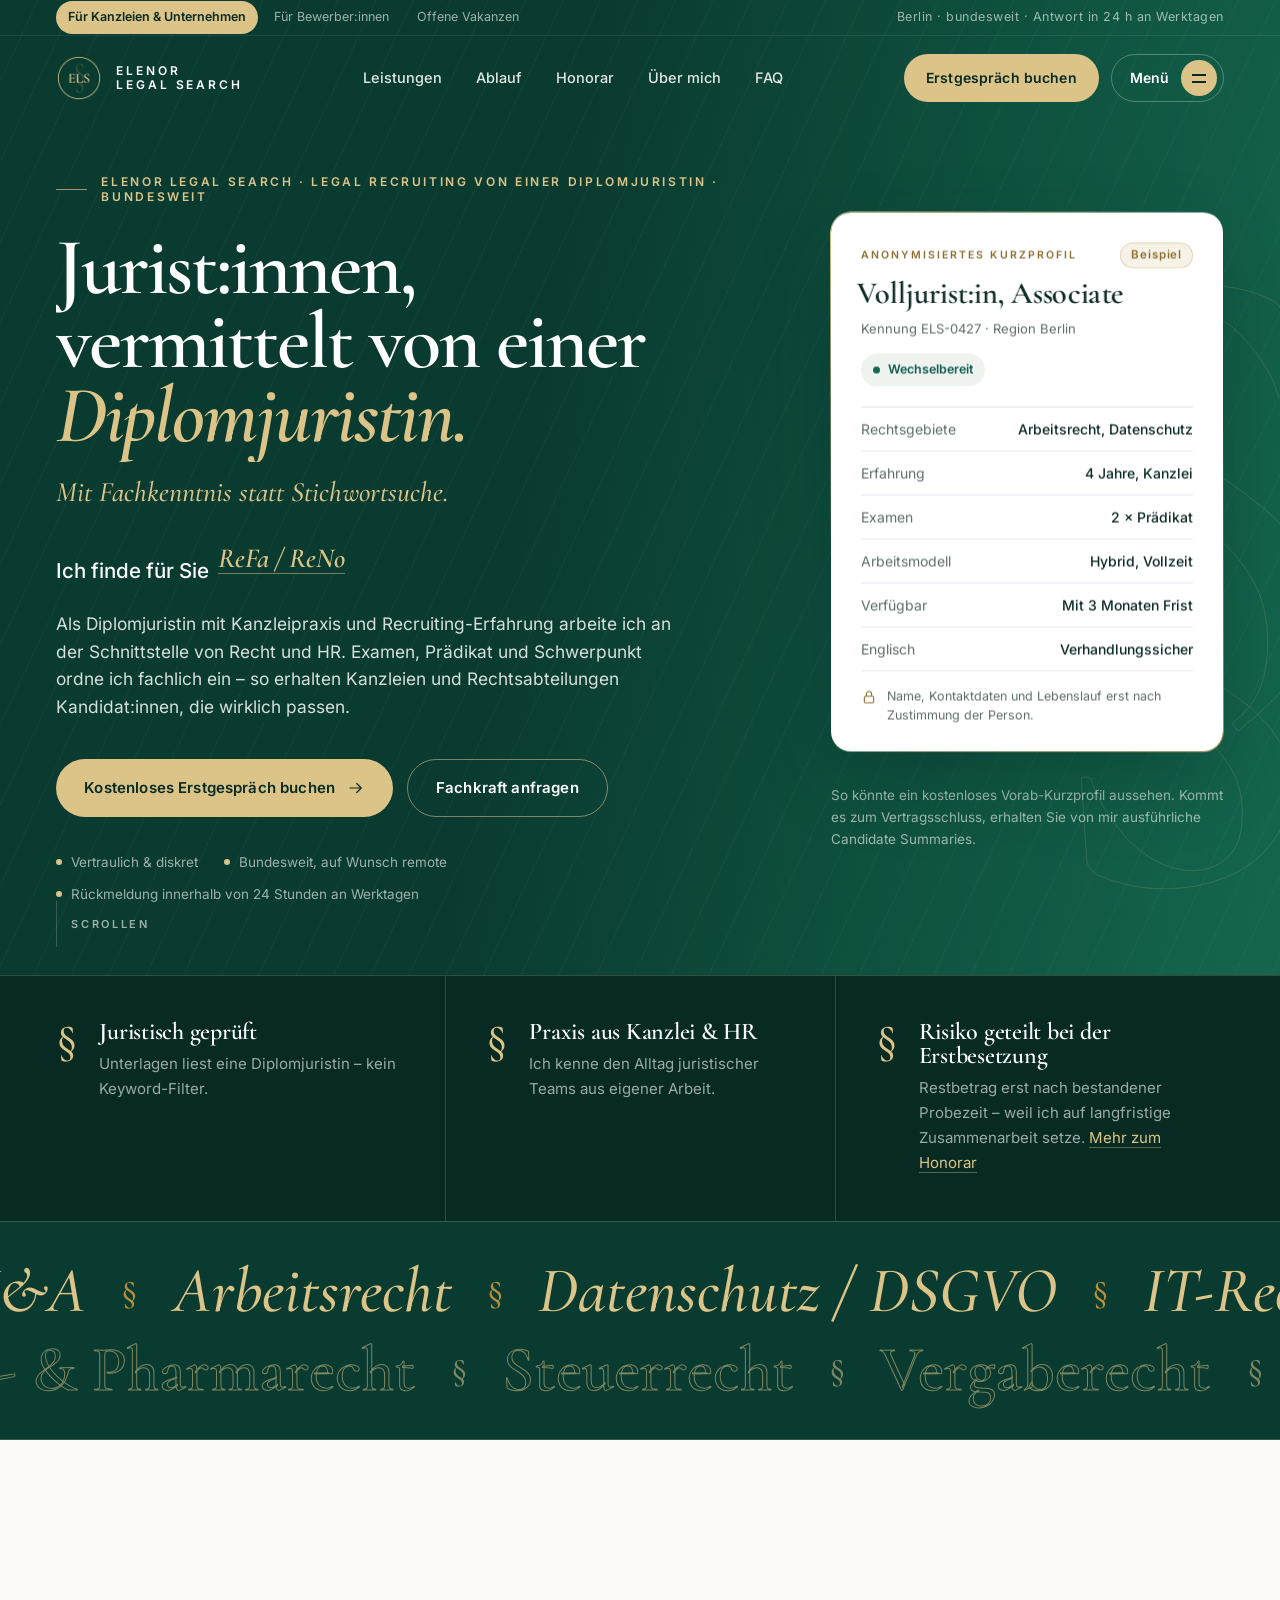
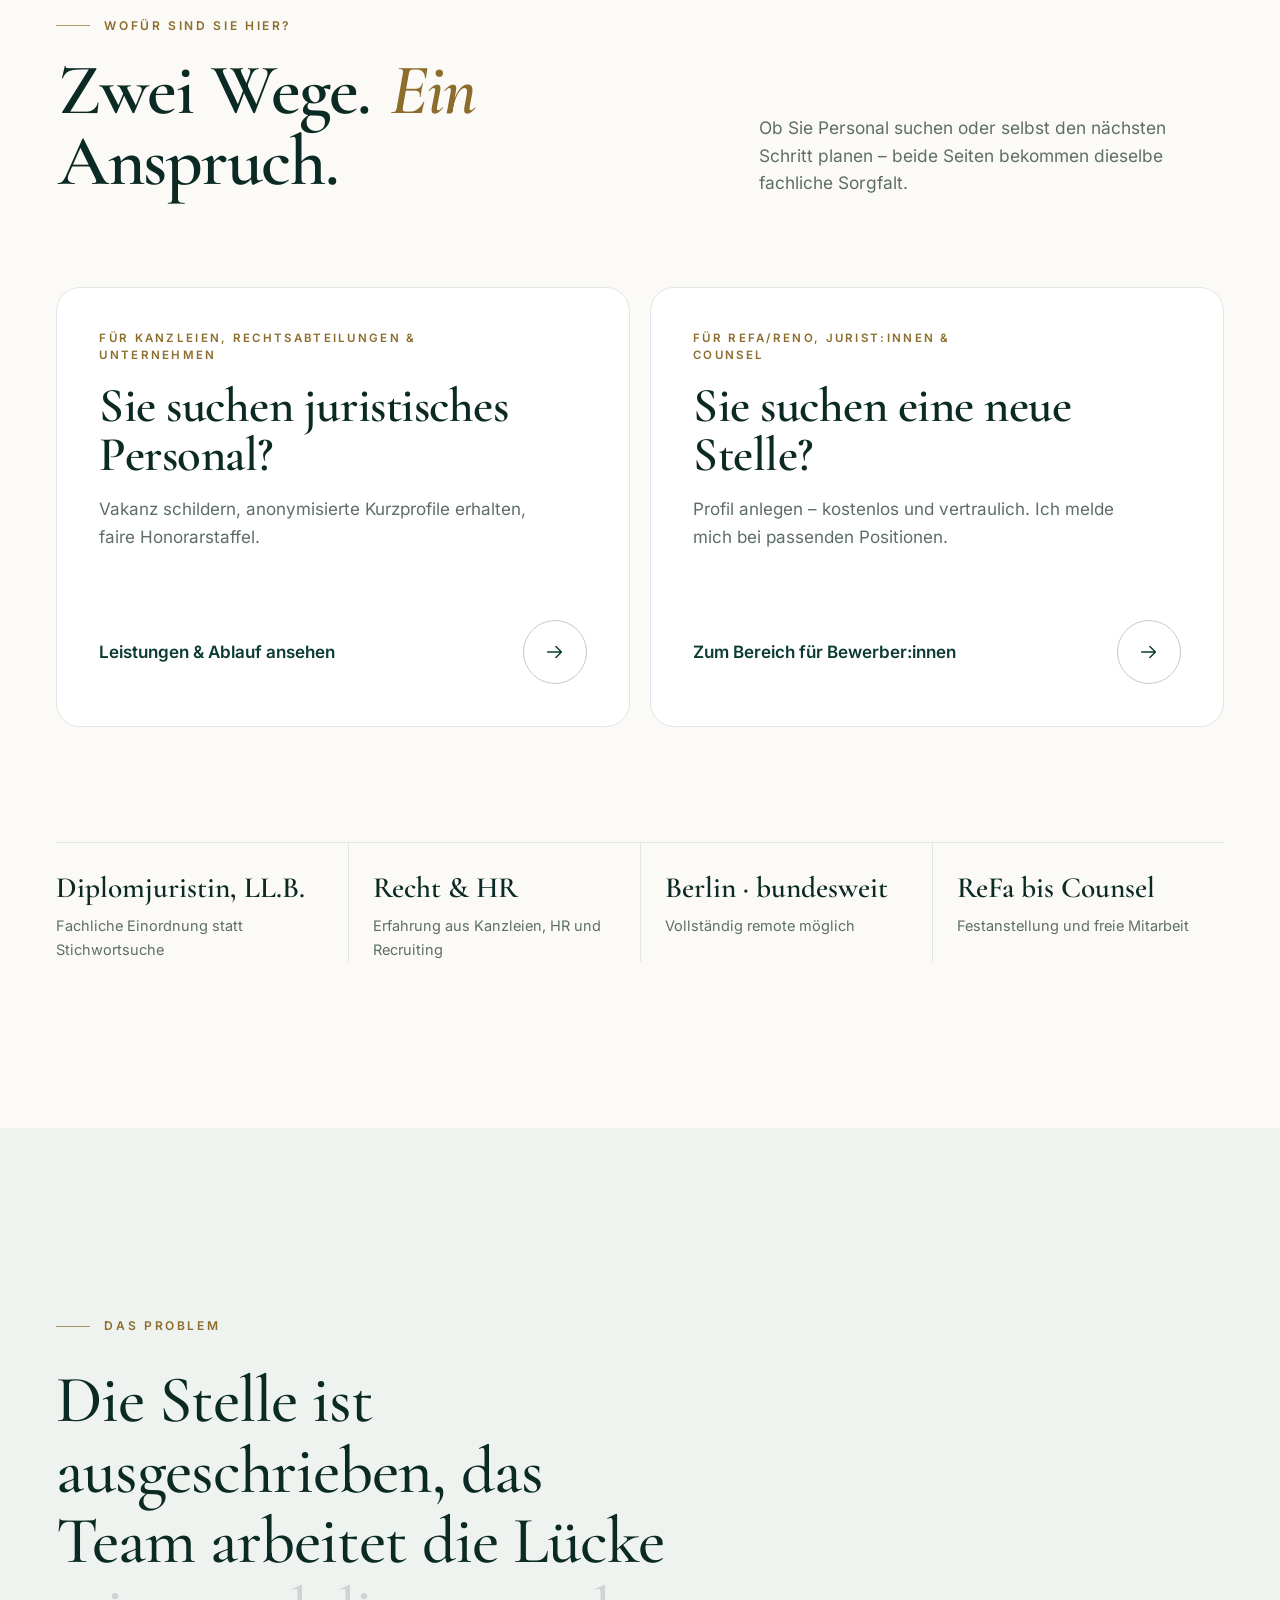
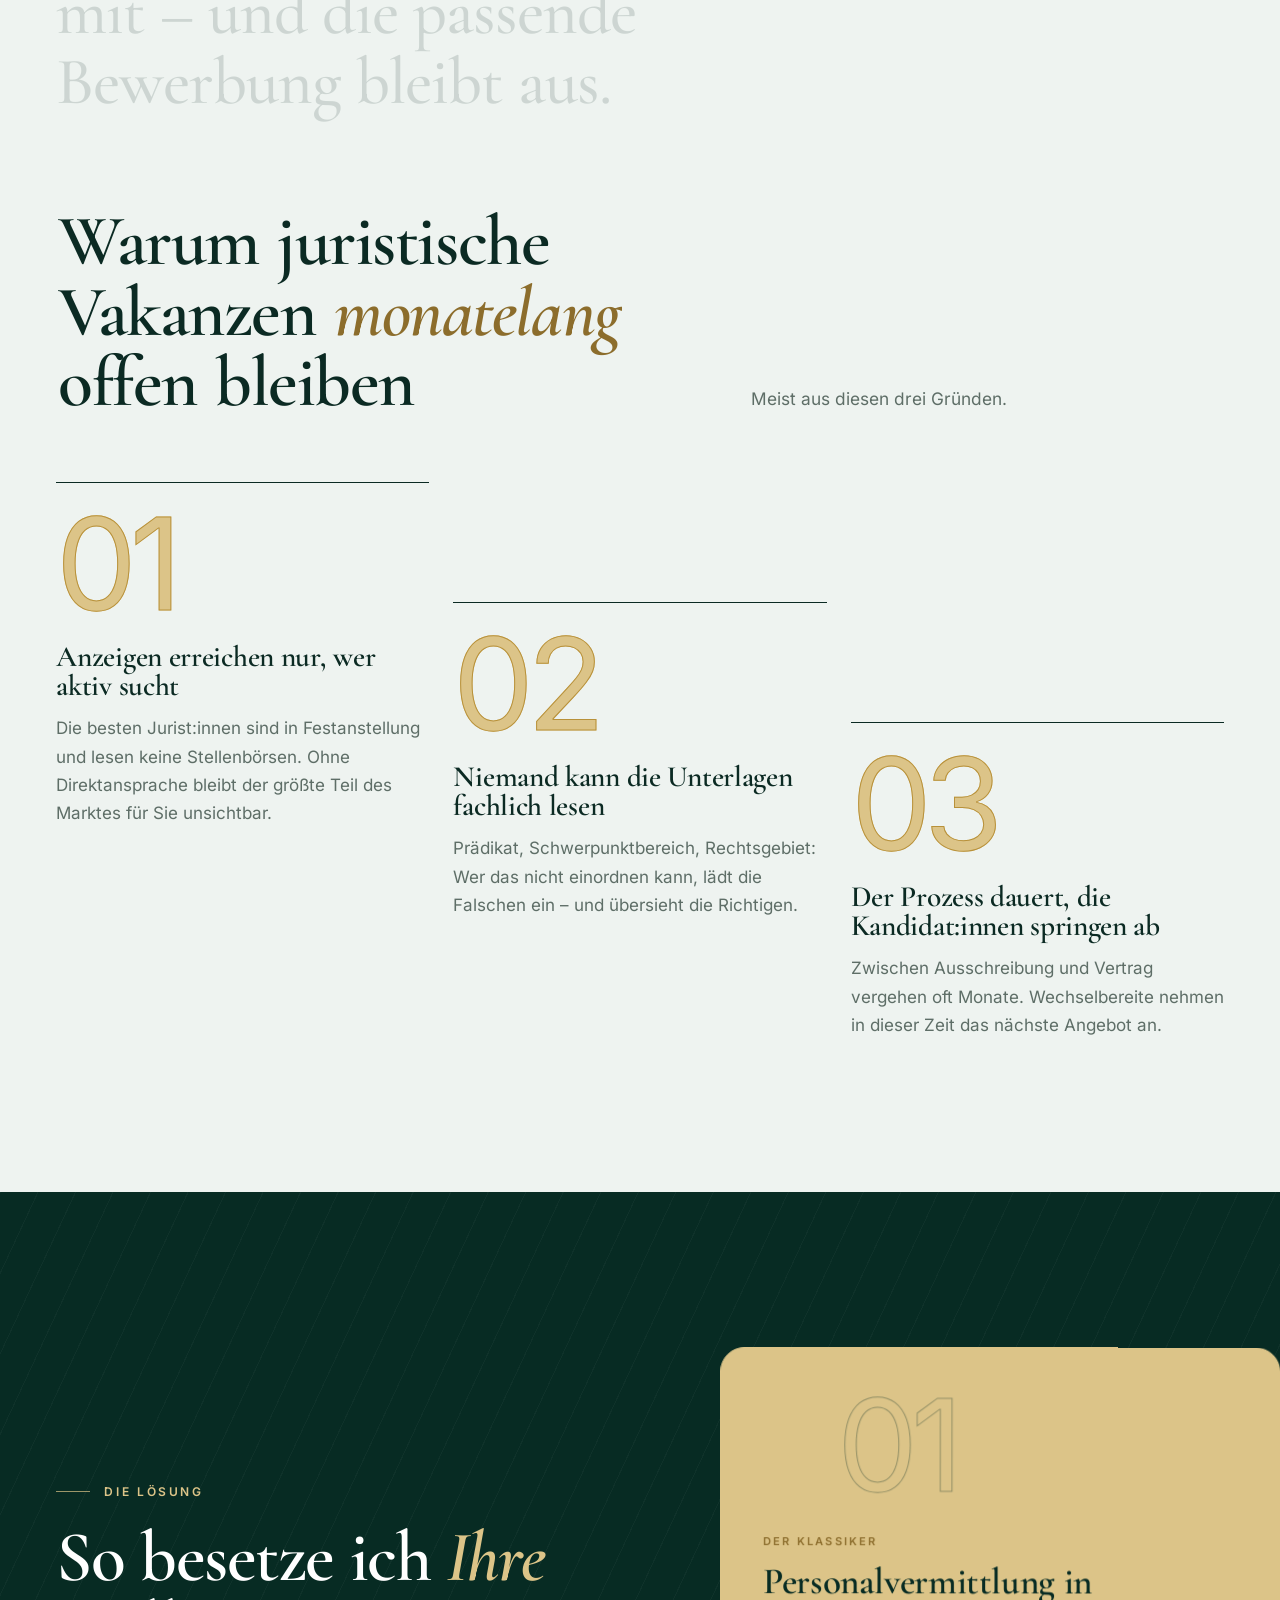
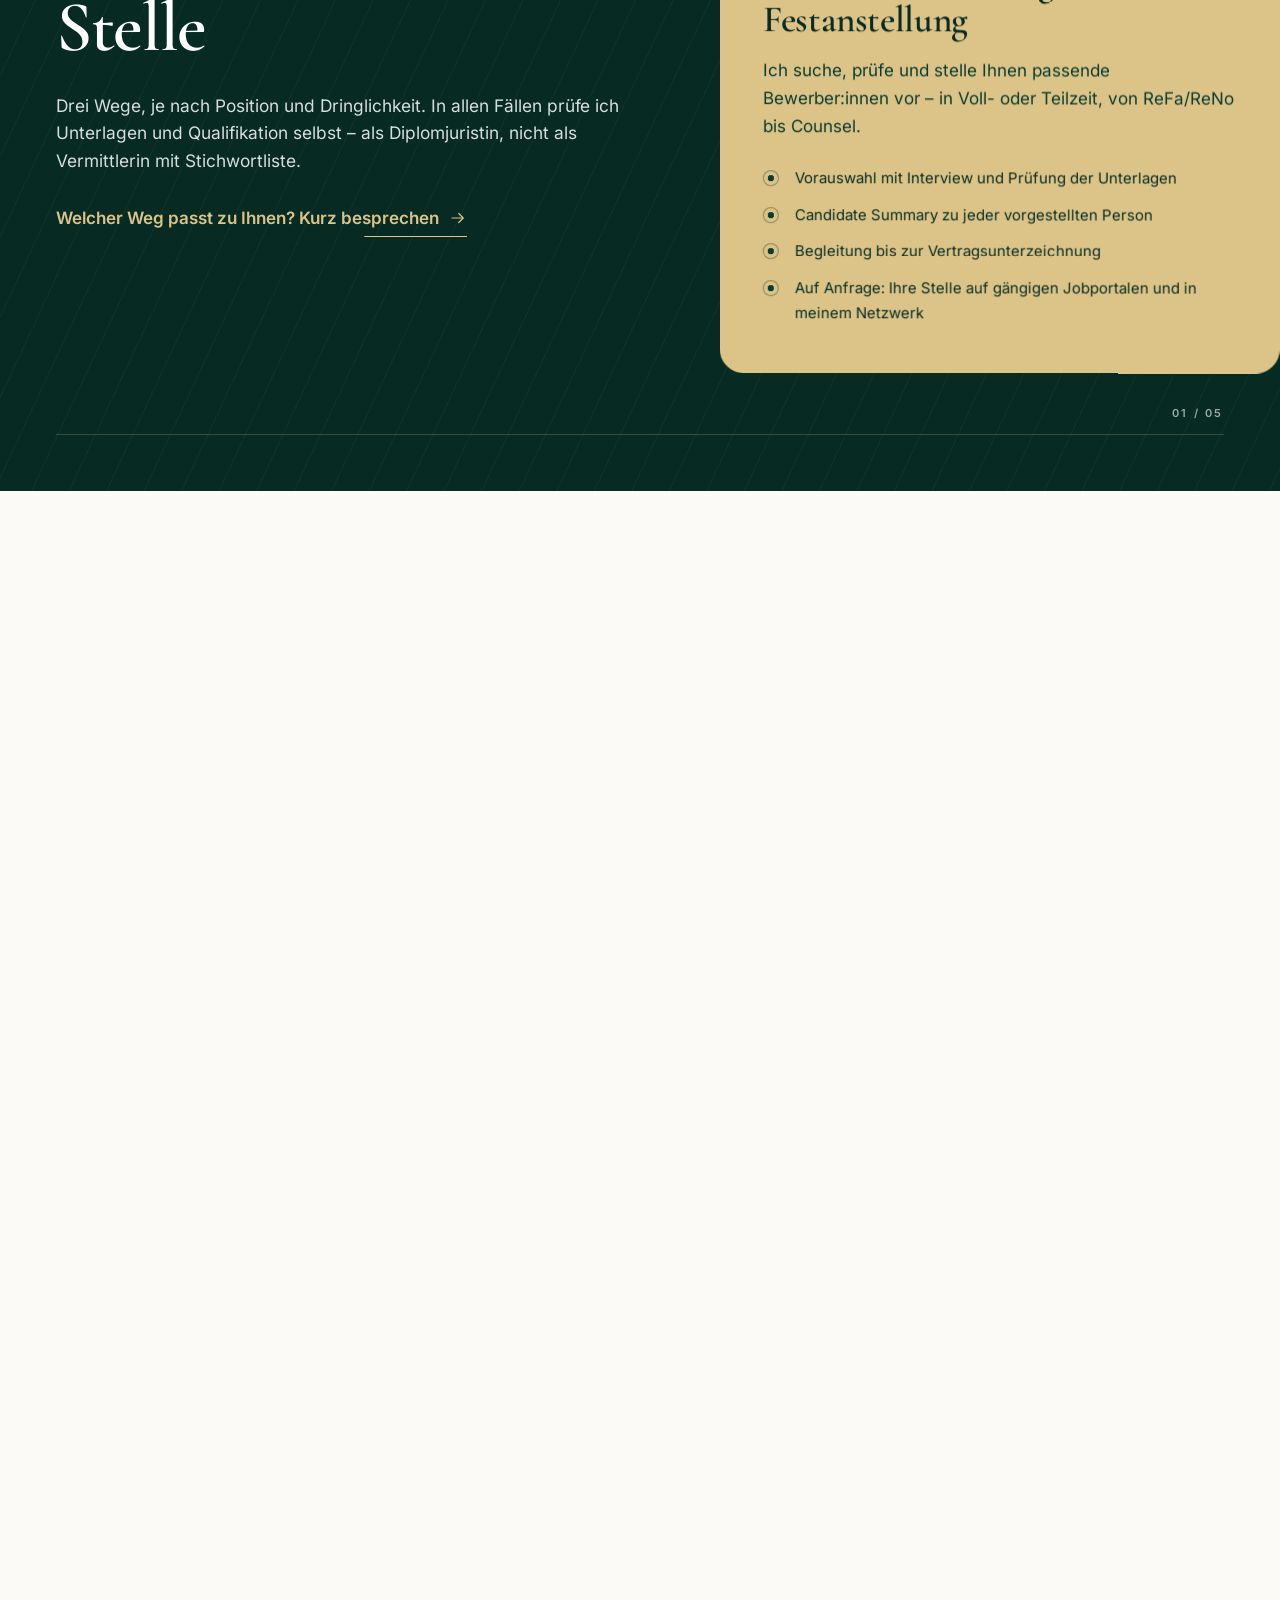
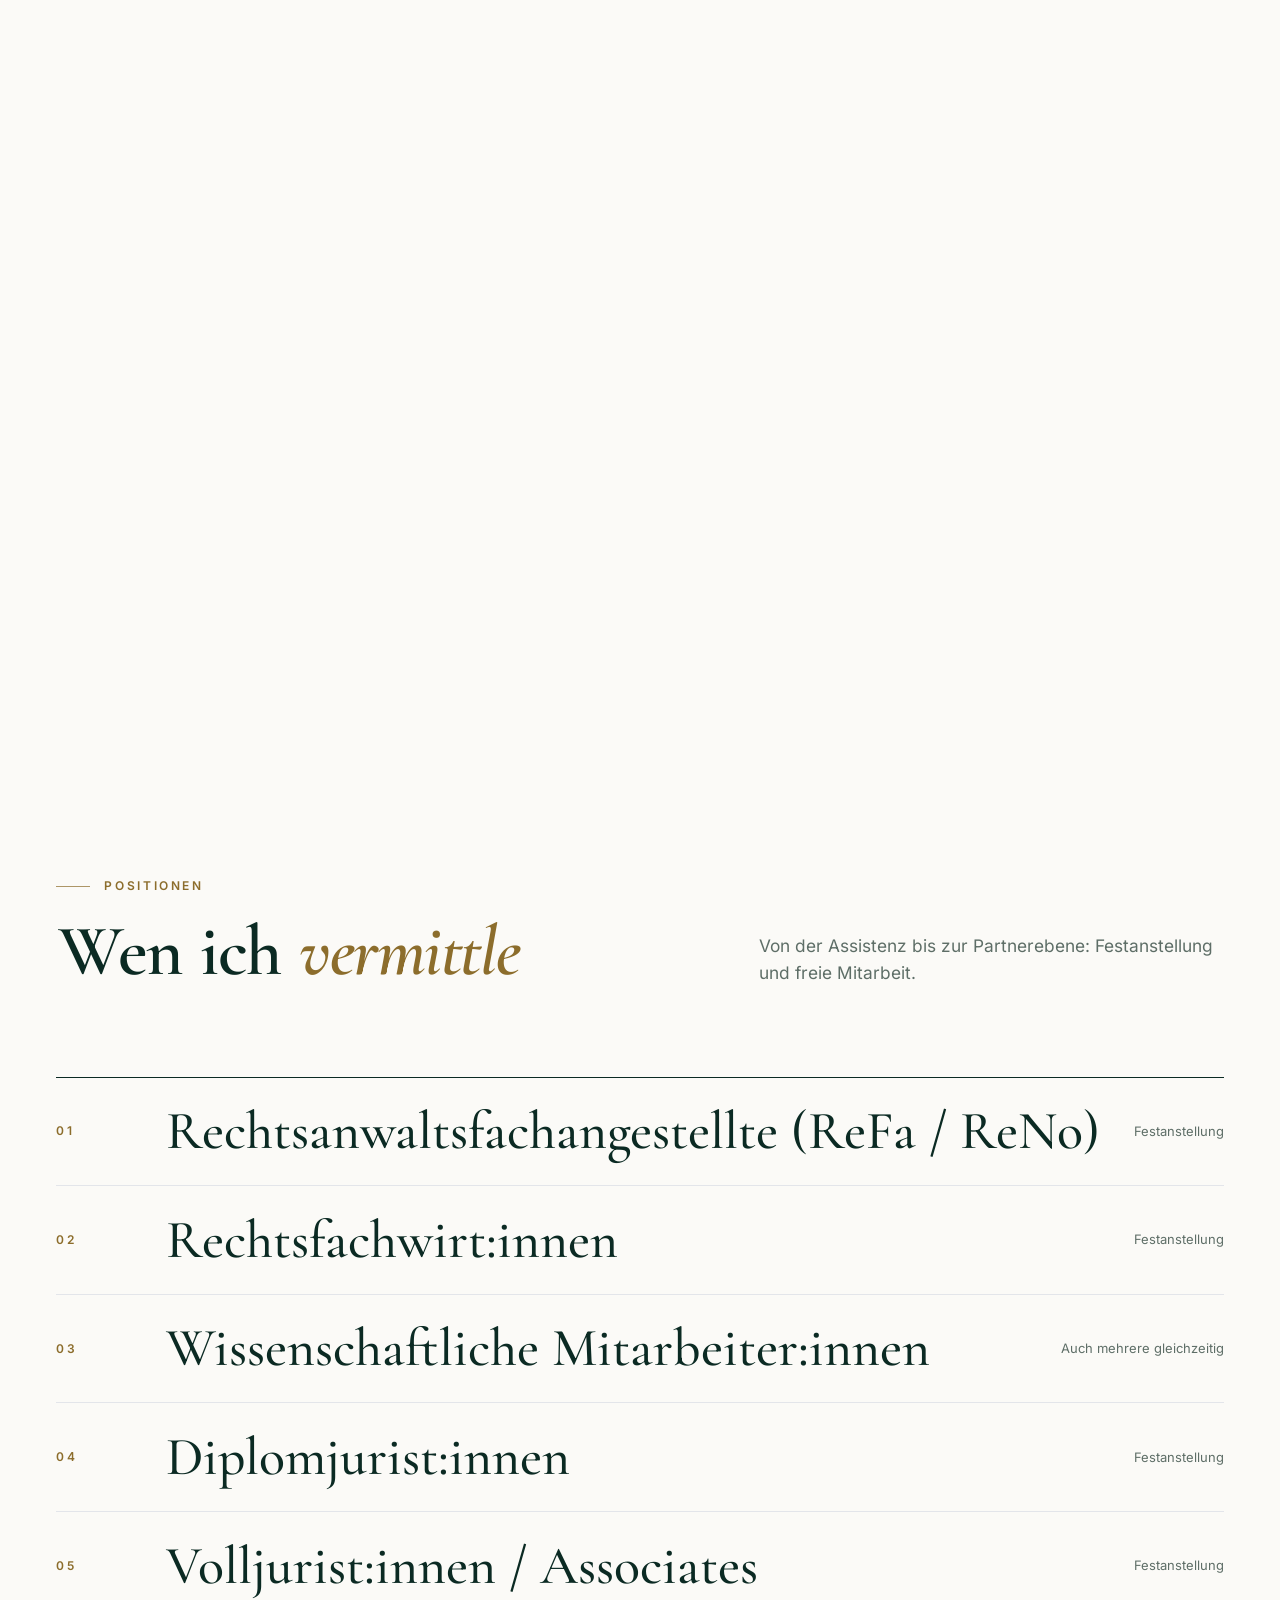
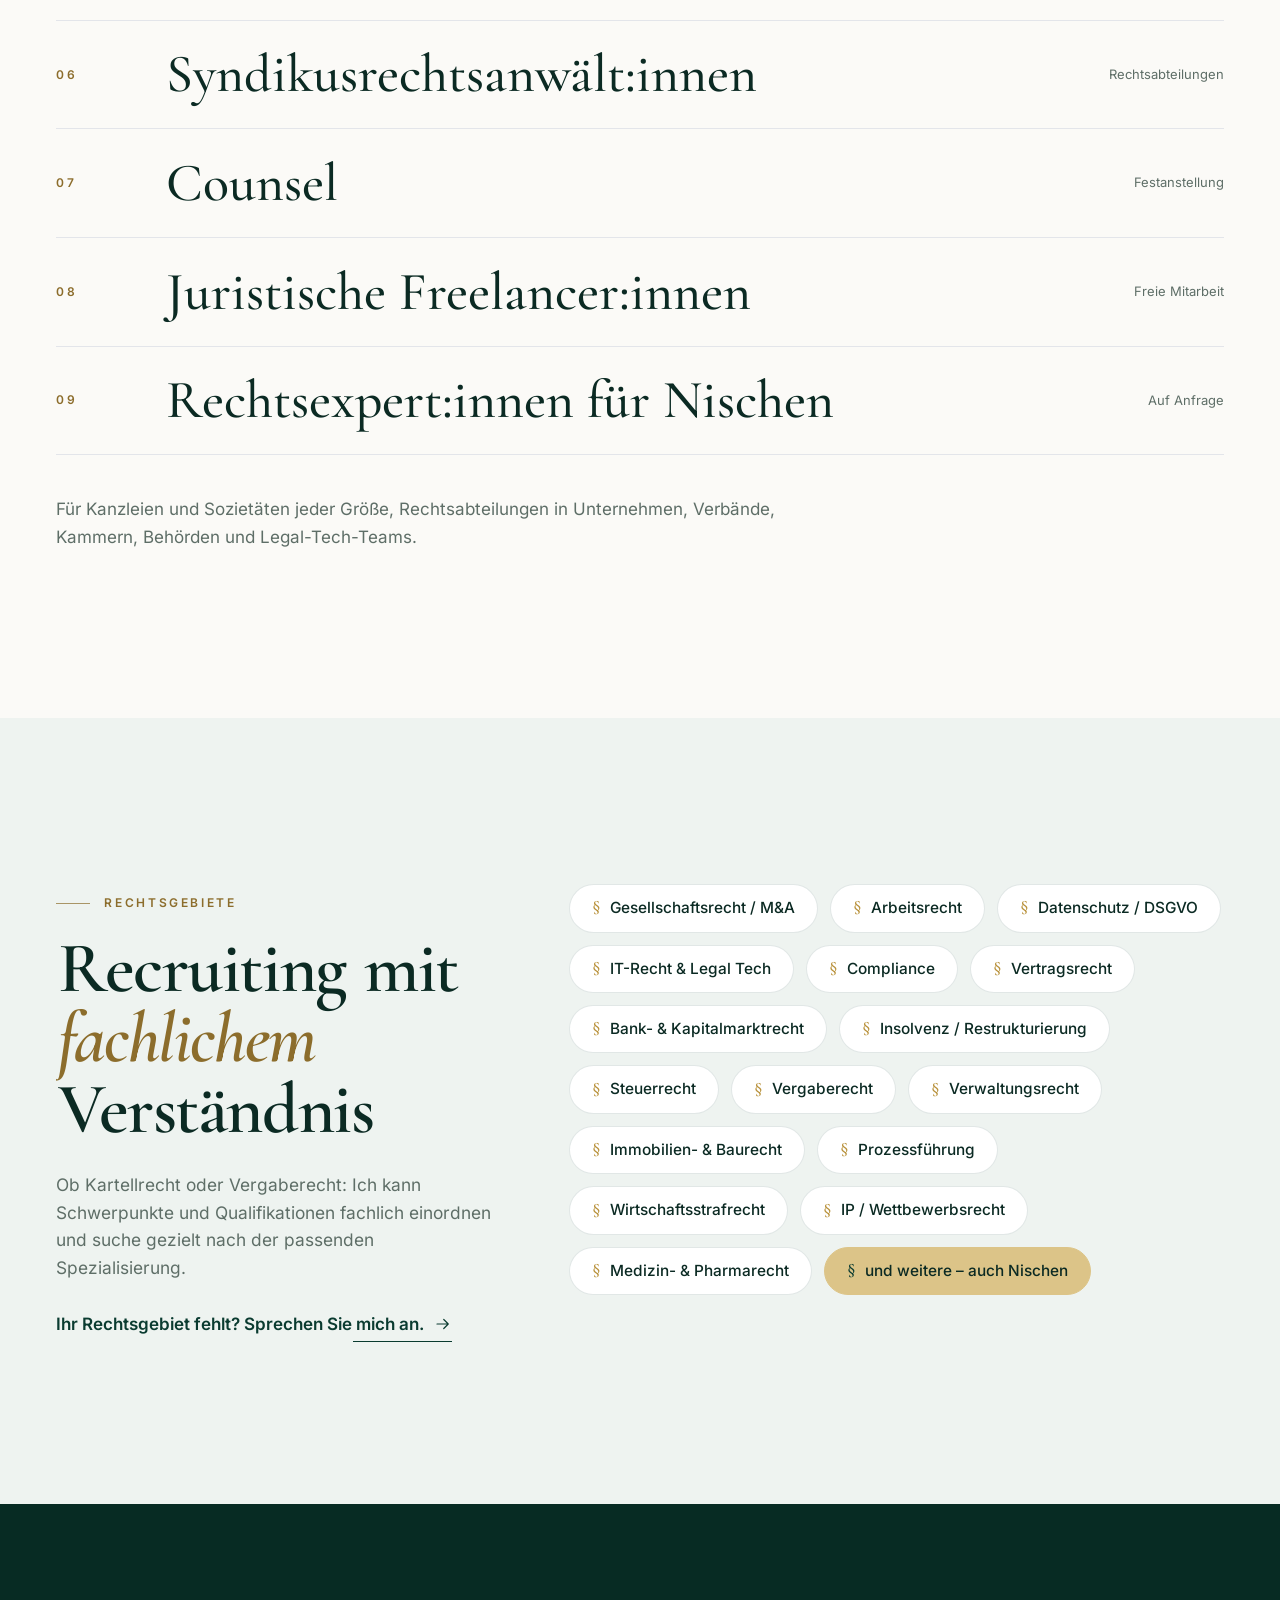
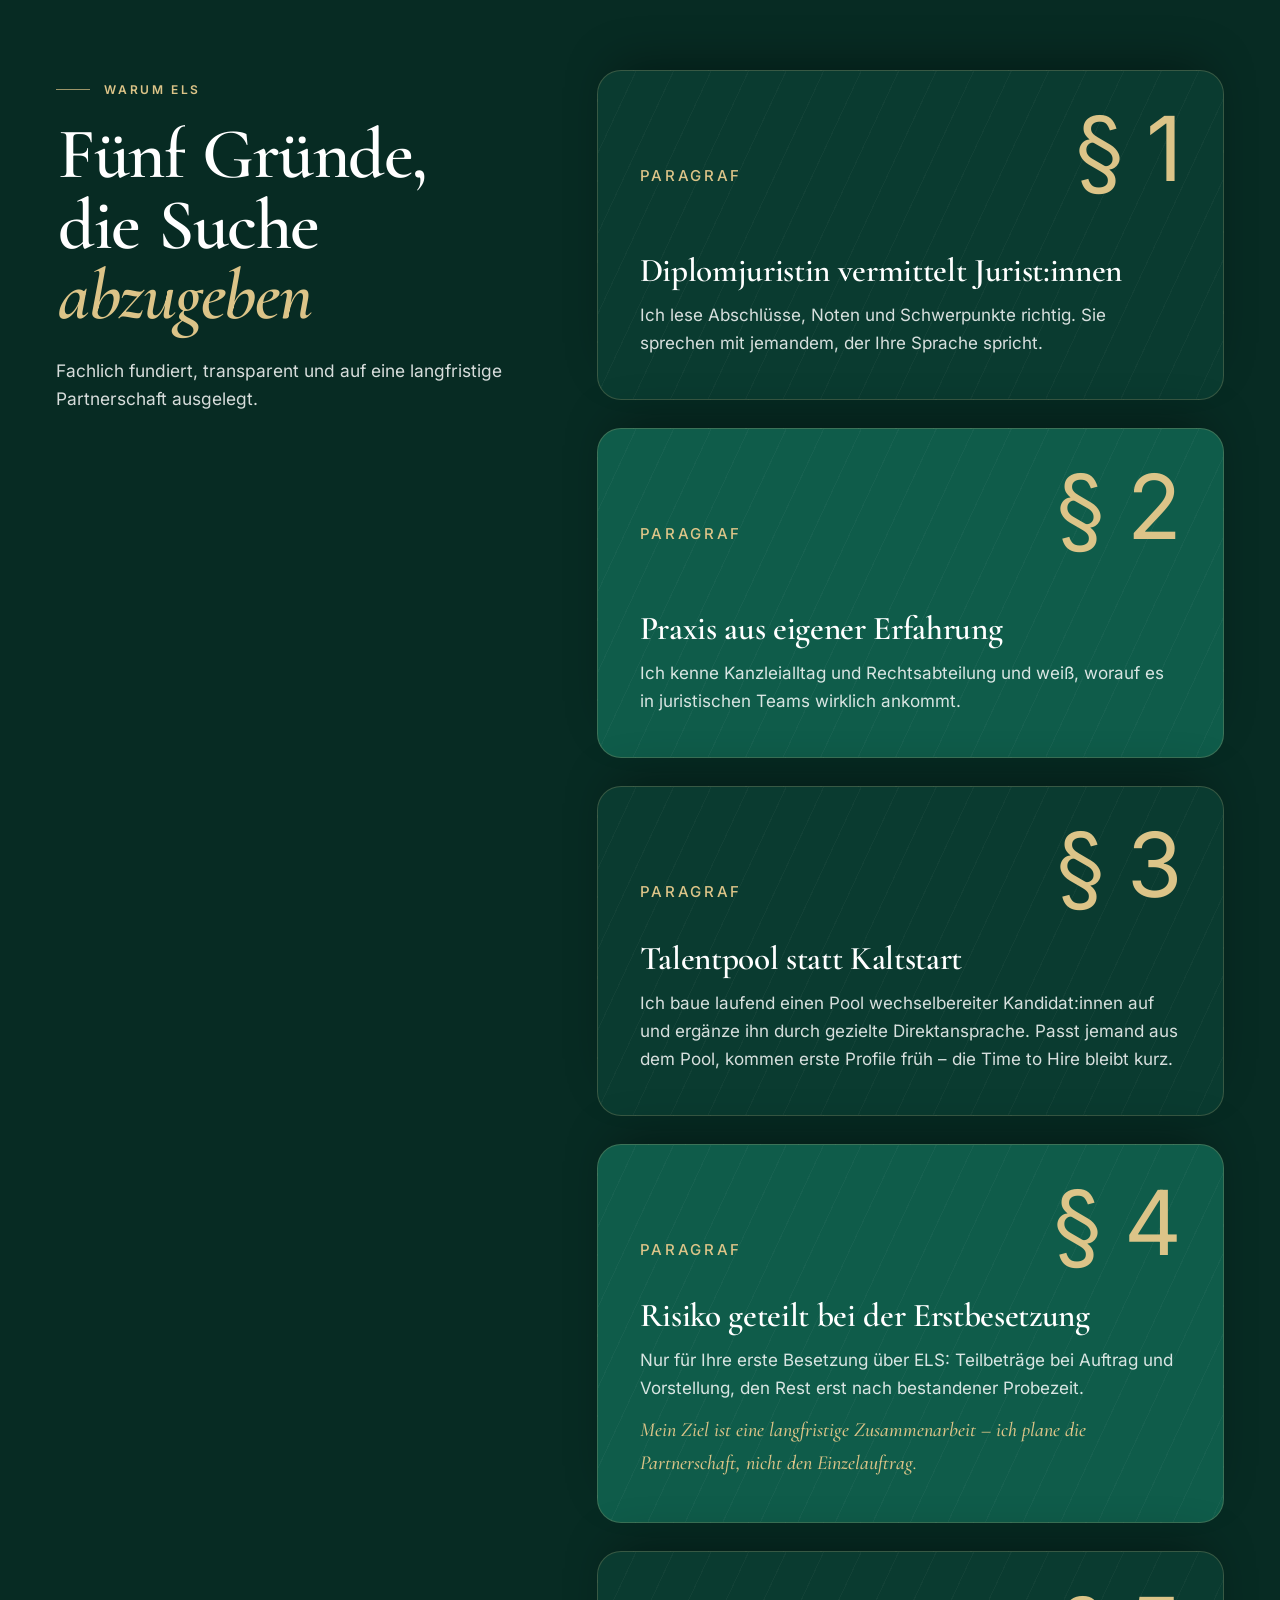
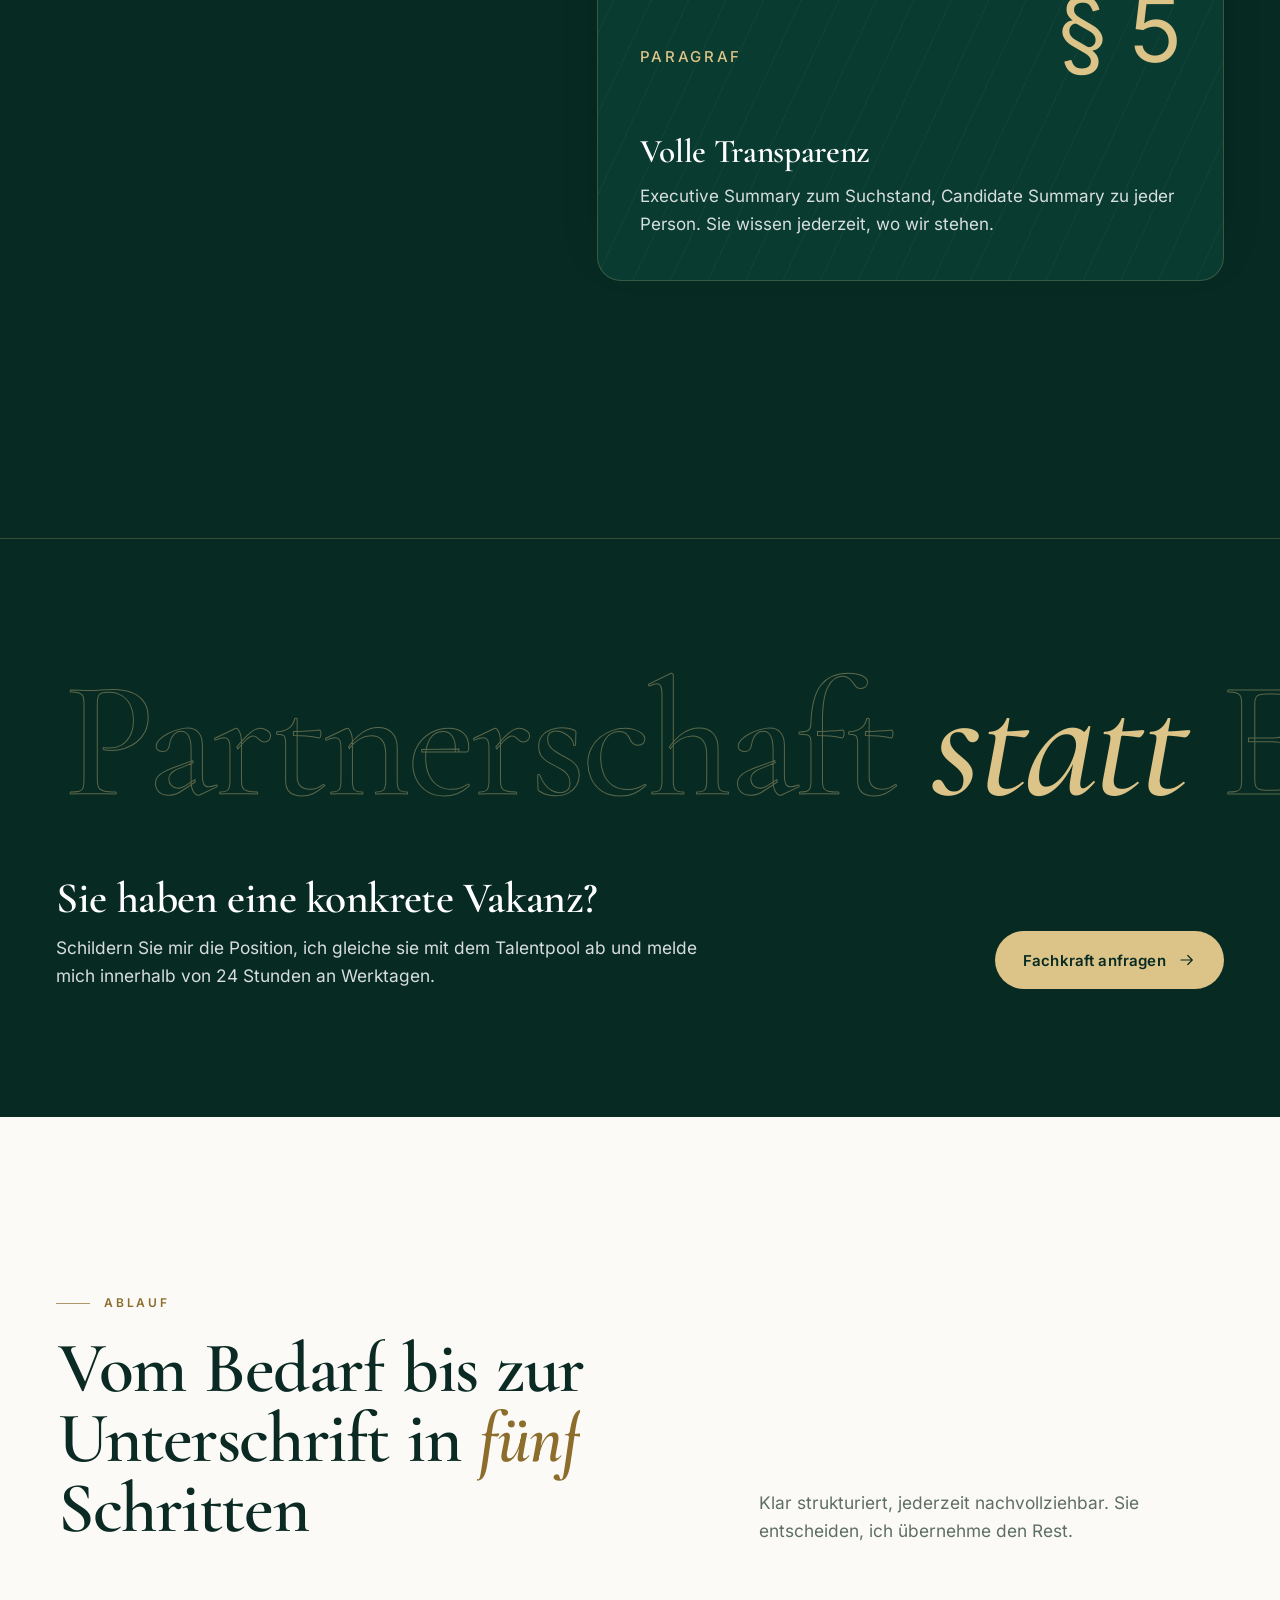
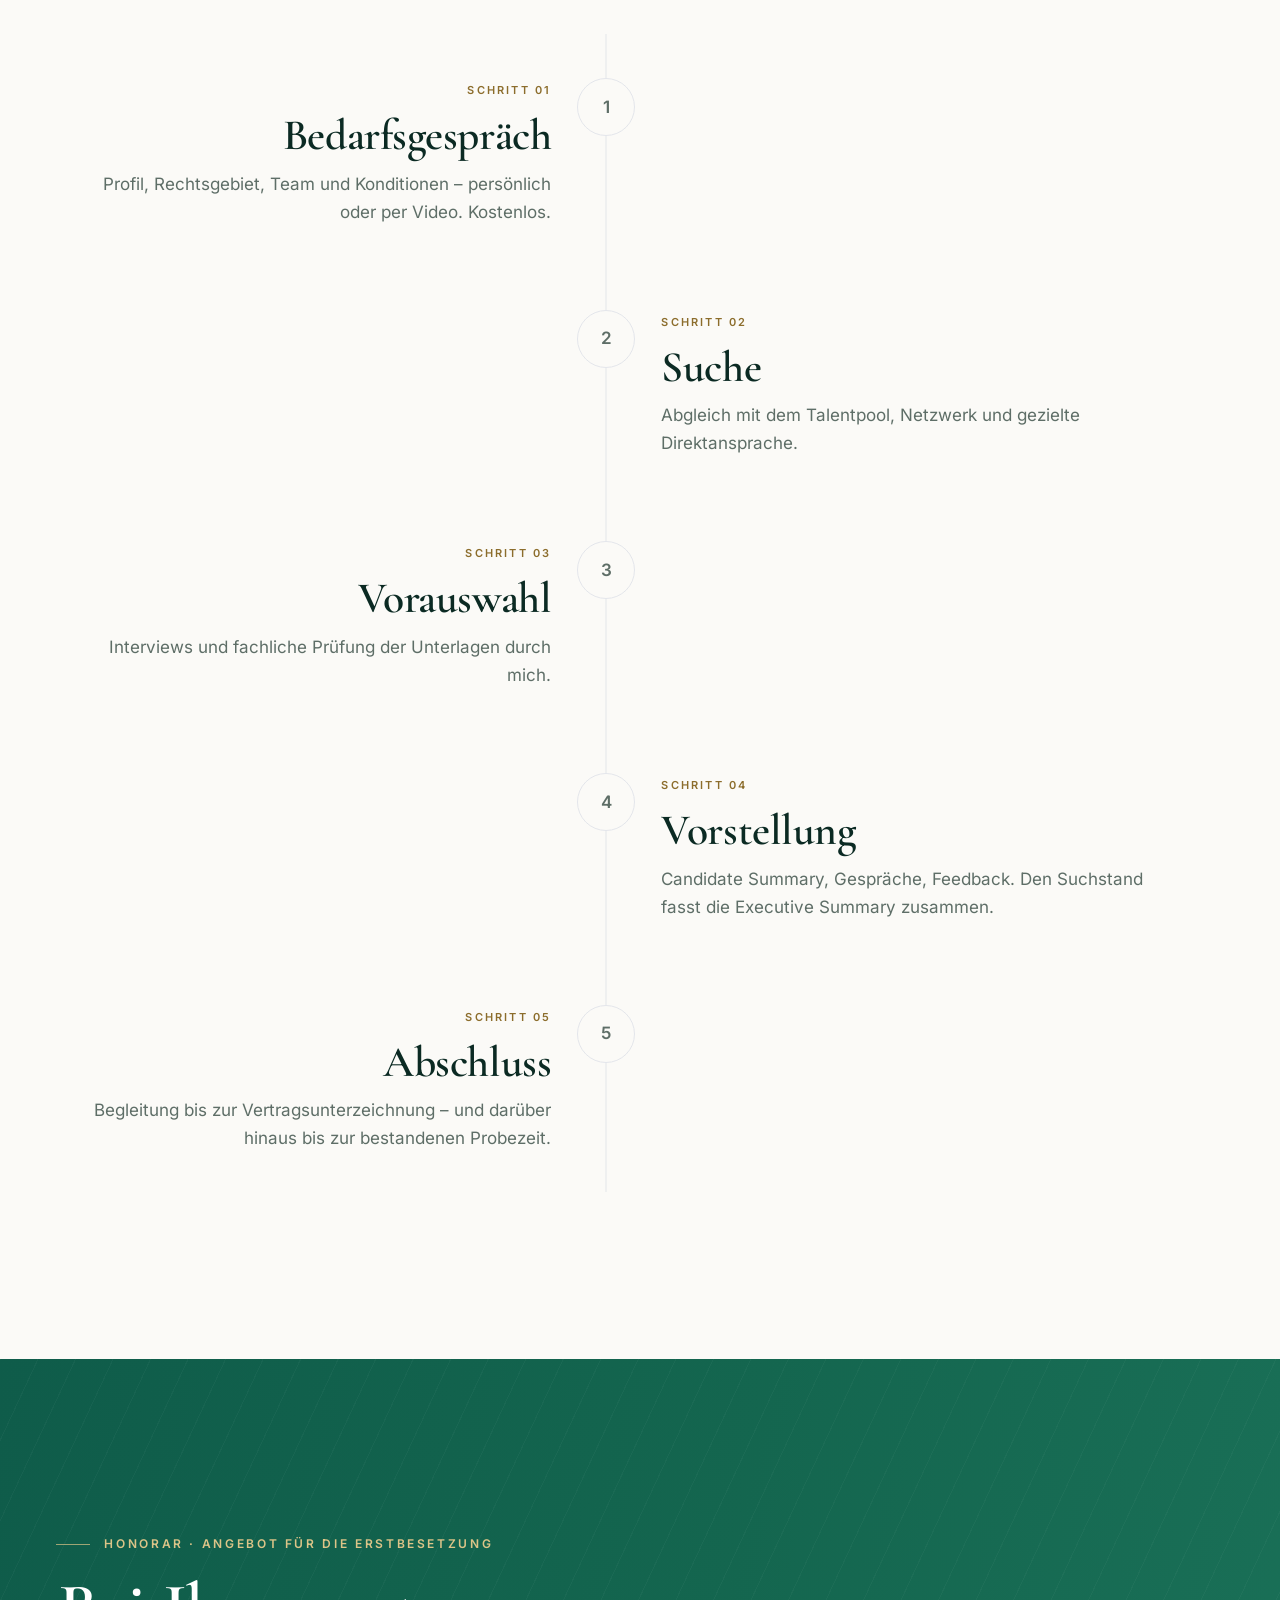
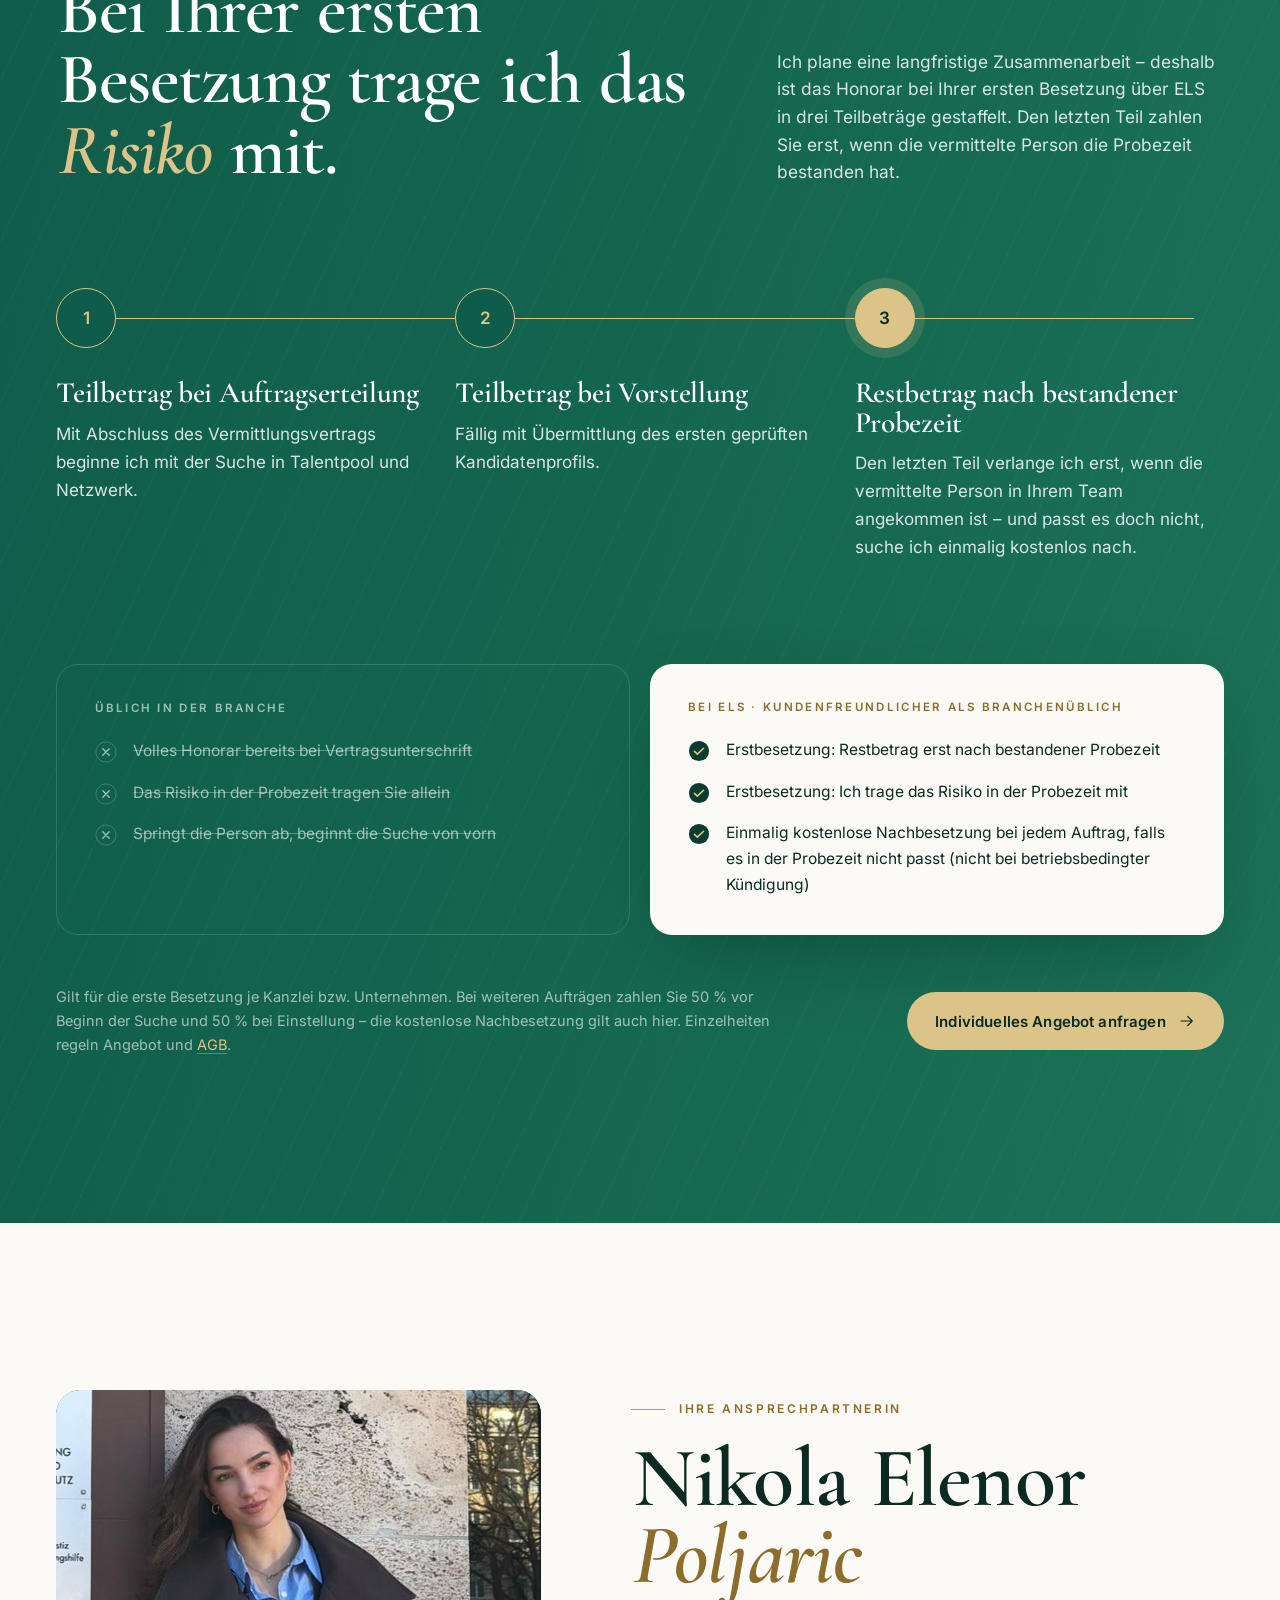
==== index.html @ 0b1309b7 "Neue Startseite v2: Design, SEO, Favicons und Sitemap Inhalt aus els-website-v2_2.zip entpackt; das " ====
<!DOCTYPE html>
<html lang="de" class="no-js">
<head>
<meta charset="utf-8">
<meta name="viewport" content="width=device-width, initial-scale=1">
<title>Elenor Legal Search – Personalvermittlung für Jurist:innen</title>
<meta name="description" content="Elenor Legal Search (ELS): Personalvermittlung für Jurist:innen durch eine Diplomjuristin – von ReFa/ReNo bis Counsel, für Kanzleien und Rechtsabteilungen.">
<meta name="robots" content="index,follow,max-image-preview:large,max-snippet:-1">
<meta name="author" content="Nikola Elenor Poljaric">
<meta name="application-name" content="Elenor Legal Search">
<meta name="apple-mobile-web-app-title" content="ELS">
<!-- GOOGLE_SEARCH_CONSOLE_VERIFICATION -->
<link rel="canonical" href="https://www.elenorlegalsearch.com/">
<link rel="alternate" hreflang="de" href="https://www.elenorlegalsearch.com/">
<link rel="alternate" hreflang="x-default" href="https://www.elenorlegalsearch.com/">
<meta property="og:type" content="website">
<meta property="og:locale" content="de_DE">
<meta property="og:site_name" content="Elenor Legal Search">
<meta property="og:title" content="Elenor Legal Search – Personalvermittlung für Jurist:innen">
<meta property="og:description" content="Elenor Legal Search (ELS): Personalvermittlung für Jurist:innen durch eine Diplomjuristin – von ReFa/ReNo bis Counsel, für Kanzleien und Rechtsabteilungen.">
<meta property="og:url" content="https://www.elenorlegalsearch.com/">
<meta property="og:image" content="https://www.elenorlegalsearch.com/assets/v2/og-image.jpg">
<meta property="og:image:width" content="1200">
<meta property="og:image:height" content="630">
<meta property="og:image:alt" content="Elenor Legal Search – Personalvermittlung für Jurist:innen">
<meta name="twitter:card" content="summary_large_image">
<meta name="twitter:title" content="Elenor Legal Search – Personalvermittlung für Jurist:innen">
<meta name="twitter:description" content="Elenor Legal Search (ELS): Personalvermittlung für Jurist:innen durch eine Diplomjuristin – von ReFa/ReNo bis Counsel, für Kanzleien und Rechtsabteilungen.">
<meta name="twitter:image" content="https://www.elenorlegalsearch.com/assets/v2/og-image.jpg">
<meta name="theme-color" content="#0A3B30">
<meta name="color-scheme" content="light only">
<link rel="icon" href="/favicon.ico" sizes="48x48">
<link rel="icon" href="/assets/v2/favicon-48.png" type="image/png" sizes="48x48">
<link rel="icon" href="/assets/v2/favicon-96.png" type="image/png" sizes="96x96">
<link rel="icon" href="/assets/v2/favicon-192.png" type="image/png" sizes="192x192">
<link rel="apple-touch-icon" href="/apple-touch-icon.png" sizes="180x180">
<link rel="manifest" href="/site.webmanifest">
<link rel="me" href="https://www.linkedin.com/in/nikola-elenor-poljaric-56ba25247/">
<link rel="preload" href="assets/v2/fonts/cormorant-garamond-latin-600-normal.woff2" as="font" type="font/woff2" crossorigin>
<link rel="preload" href="assets/v2/fonts/inter-latin-400-normal.woff2" as="font" type="font/woff2" crossorigin>
<link rel="stylesheet" href="assets/v2/els-v2.css">
<script>document.documentElement.className=document.documentElement.className.replace("no-js","js");</script>
<script type="application/ld+json">
{
 "@context": "https://schema.org",
 "@graph": [
  {
   "@type": "WebSite",
   "@id": "https://www.elenorlegalsearch.com/#website",
   "url": "https://www.elenorlegalsearch.com/",
   "name": "Elenor Legal Search",
   "alternateName": [
    "ELS",
    "ELS – Elenor Legal Search",
    "Elenor Legal Search Berlin"
   ],
   "inLanguage": "de-DE",
   "publisher": {
    "@id": "https://www.elenorlegalsearch.com/#organization"
   }
  },
  {
   "@type": [
    "EmploymentAgency",
    "Organization"
   ],
   "@id": "https://www.elenorlegalsearch.com/#organization",
   "name": "Elenor Legal Search",
   "legalName": "ELS – Elenor Legal Search, Inh. Nikola Elenor Poljaric",
   "alternateName": [
    "ELS",
    "ELS – Elenor Legal Search"
   ],
   "url": "https://www.elenorlegalsearch.com/",
   "logo": {
    "@type": "ImageObject",
    "url": "https://www.elenorlegalsearch.com/assets/v2/logo-els.png",
    "width": 512,
    "height": 512
   },
   "image": "https://www.elenorlegalsearch.com/assets/v2/og-image.jpg",
   "description": "Personalvermittlung für juristisches Personal: Rechtsanwaltsfachangestellte (ReFa/ReNo), Rechtsfachwirt:innen, wissenschaftliche Mitarbeiter:innen, Diplomjurist:innen, Volljurist:innen, Syndikusrechtsanwält:innen, Counsel und juristische Freelancer:innen für Kanzleien und Rechtsabteilungen.",
   "email": "info@elenorlegalsearch.de",
   "founder": {
    "@id": "https://www.elenorlegalsearch.com/#nikola"
   },
   "address": {
    "@type": "PostalAddress",
    "streetAddress": "Marie-Curie-Allee 38",
    "postalCode": "10315",
    "addressLocality": "Berlin",
    "addressRegion": "Berlin",
    "addressCountry": "DE"
   },
   "areaServed": {
    "@type": "Country",
    "name": "Deutschland"
   },
   "knowsAbout": [
    "Personalvermittlung",
    "Legal Recruiting",
    "Headhunting für Juristen",
    "Direktansprache",
    "Rechtsanwaltsfachangestellte",
    "Volljurist:innen",
    "Syndikusrechtsanwält:innen",
    "Diplomjurist:innen",
    "Juristische Freelancer"
   ],
   "contactPoint": {
    "@type": "ContactPoint",
    "contactType": "customer service",
    "email": "info@elenorlegalsearch.de",
    "availableLanguage": [
     "de",
     "en"
    ],
    "areaServed": "DE"
   },
   "sameAs": [
    "https://www.linkedin.com/in/nikola-elenor-poljaric-56ba25247/"
   ]
  },
  {
   "@type": "Person",
   "@id": "https://www.elenorlegalsearch.com/#nikola",
   "name": "Nikola Elenor Poljaric",
   "jobTitle": "Diplomjuristin, LL.B. – Inhaberin von Elenor Legal Search",
   "image": "https://www.elenorlegalsearch.com/assets/v2/nikola-portrait.jpg",
   "worksFor": {
    "@id": "https://www.elenorlegalsearch.com/#organization"
   },
   "url": "https://www.elenorlegalsearch.com/ueber-mich.html",
   "sameAs": [
    "https://www.linkedin.com/in/nikola-elenor-poljaric-56ba25247/"
   ]
  },
  {
   "@type": "WebPage",
   "@id": "https://www.elenorlegalsearch.com/#webpage",
   "url": "https://www.elenorlegalsearch.com/",
   "name": "Elenor Legal Search – Personalvermittlung für Jurist:innen",
   "description": "Elenor Legal Search (ELS): Personalvermittlung für Jurist:innen durch eine Diplomjuristin – von ReFa/ReNo bis Counsel, für Kanzleien und Rechtsabteilungen.",
   "isPartOf": {
    "@id": "https://www.elenorlegalsearch.com/#website"
   },
   "about": {
    "@id": "https://www.elenorlegalsearch.com/#organization"
   },
   "primaryImageOfPage": {
    "@type": "ImageObject",
    "url": "https://www.elenorlegalsearch.com/assets/v2/og-image.jpg"
   },
   "inLanguage": "de-DE"
  },
  {
   "@type": "FAQPage",
   "@id": "https://www.elenorlegalsearch.com/#faq",
   "mainEntity": [
    {
     "@type": "Question",
     "name": "Was kostet die Personalvermittlung?",
     "acceptedAnswer": {
      "@type": "Answer",
      "text": "Das Honorar richtet sich nach Position und Bruttojahresgehalt der eingestellten Person und wird vorab in einem individuellen Angebot festgelegt. Bei Ihrer ersten Besetzung zahlen Sie in drei Teilbeträgen: bei Auftragserteilung, bei Übermittlung des ersten Kandidatenprofils und – den letzten Teil – erst nach bestandener Probezeit. Bei weiteren Aufträgen gilt: 50 % vor Beginn der Suche, 50 % bei Einstellung."
     }
    },
    {
     "@type": "Question",
     "name": "Was passiert, wenn die vermittelte Person die Probezeit nicht besteht?",
     "acceptedAnswer": {
      "@type": "Answer",
      "text": "Bei Ihrer ersten Besetzung entfällt dann der Restbetrag – vorausgesetzt, die Person geht selbst oder Sie trennen sich aus Gründen, die in ihrer Person oder ihrem Verhalten liegen. Zusätzlich suche ich einmalig kostenlos eine Nachfolgerin oder einen Nachfolger für dieselbe Position. Den Restbetrag zahlen Sie erst, wenn diese Person die Probezeit besteht. Bei weiteren Aufträgen bleibt das Honorar zwar geschuldet, die kostenlose Nachbesetzung erhalten Sie aber ebenfalls."
     }
    },
    {
     "@type": "Question",
     "name": "Wie schnell erhalte ich erste Profile?",
     "acceptedAnswer": {
      "@type": "Answer",
      "text": "Das hängt von Position, Rechtsgebiet und Standort ab. Passt jemand aus meinem wachsenden Talentpool, kann ich früh erste anonymisierte Kurzprofile vorstellen. Andernfalls starte ich direkt mit der gezielten Direktansprache."
     }
    },
    {
     "@type": "Question",
     "name": "Bieten Sie Arbeitnehmerüberlassung an?",
     "acceptedAnswer": {
      "@type": "Answer",
      "text": "Nein. Ich vermittle in Festanstellung und in die freie Mitarbeit (Freelancer:innen und Projektjurist:innen). Die vermittelte Person wird direkt bei Ihnen angestellt oder beauftragt."
     }
    },
    {
     "@type": "Question",
     "name": "Vermitteln Sie nur in Berlin?",
     "acceptedAnswer": {
      "@type": "Answer",
      "text": "Mein Sitz ist Berlin, ich vermittle aber bundesweit. Die Zusammenarbeit ist vollständig remote möglich – auf Wunsch komme ich gern persönlich vorbei."
     }
    },
    {
     "@type": "Question",
     "name": "Wie vertraulich ist der Talentpool?",
     "acceptedAnswer": {
      "@type": "Answer",
      "text": "Der Pool ist nicht öffentlich – nur ich sehe die Profile. Sie erhalten zunächst anonymisierte Kurzprofile ohne Namen und Kontaktdaten. Den vollständigen Lebenslauf leite ich erst weiter, wenn die Person im Einzelfall zugestimmt hat."
     }
    },
    {
     "@type": "Question",
     "name": "Erbringen Sie Rechtsberatung?",
     "acceptedAnswer": {
      "@type": "Answer",
      "text": "Nein. ELS – Elenor Legal Search ist eine private Personalvermittlung und erbringt keine Rechtsdienstleistungen im Sinne des Rechtsdienstleistungsgesetzes."
     }
    }
   ]
  }
 ]
}
</script>
<!-- Bestehende Statistik (unverändert übernommen) -->
<script src="assets/analytics.js" defer></script>
<script async src="https://cloud.umami.is/script.js" data-website-id="6320ab2a-14e1-4d5d-b8ca-97e6df544de8" data-do-not-track="true" data-domains="www.elenorlegalsearch.com,elenorlegalsearch.com"></script>
</head>
<body>

<svg width="0" height="0" style="position:absolute" aria-hidden="true">
  <symbol id="i-arrow" viewBox="0 0 24 24"><path d="M4 12h15M13 6l6 6-6 6" fill="none" stroke="currentColor" stroke-width="1.6" stroke-linecap="round" stroke-linejoin="round"/></symbol>
  <symbol id="i-ne" viewBox="0 0 24 24"><path d="M7 17L17 7M9 7h8v8" fill="none" stroke="currentColor" stroke-width="1.6" stroke-linecap="round" stroke-linejoin="round"/></symbol>
  <symbol id="i-check" viewBox="0 0 24 24"><circle cx="12" cy="12" r="11" fill="#0A3B30"/><path d="M7 12.5l3.2 3L17 9" fill="none" stroke="#DCC488" stroke-width="1.8" stroke-linecap="round" stroke-linejoin="round"/></symbol>
  <symbol id="i-x" viewBox="0 0 24 24"><circle cx="12" cy="12" r="11" fill="none" stroke="currentColor" stroke-opacity=".35"/><path d="M8.5 8.5l7 7M15.5 8.5l-7 7" fill="none" stroke="currentColor" stroke-width="1.5" stroke-linecap="round"/></symbol>
  <symbol id="i-lock" viewBox="0 0 24 24"><rect x="5" y="10" width="14" height="10" rx="2" fill="none" stroke="currentColor" stroke-width="1.6"/><path d="M8 10V7a4 4 0 018 0v3" fill="none" stroke="currentColor" stroke-width="1.6"/></symbol>
  <symbol id="i-copy" viewBox="0 0 24 24"><rect x="8" y="8" width="12" height="12" rx="2" fill="none" stroke="currentColor" stroke-width="1.6"/><path d="M16 8V6a2 2 0 00-2-2H6a2 2 0 00-2 2v8a2 2 0 002 2h2" fill="none" stroke="currentColor" stroke-width="1.6"/></symbol>
  <symbol id="i-up" viewBox="0 0 24 24"><path d="M12 19V5M6 11l6-6 6 6" fill="none" stroke="currentColor" stroke-width="1.6" stroke-linecap="round" stroke-linejoin="round"/></symbol>
</svg>

<a class="skip" href="#main">Zum Inhalt springen</a>

<!-- Preloader -->
<div class="preloader" aria-hidden="true">
  <div class="pl-inner">
    <svg class="pl-mark" viewBox="0 0 112 112"><circle cx="56" cy="56" r="54"/><image href="assets/v2/logo-els-96.png" x="8" y="8" width="96" height="96"/></svg>
    <div class="pl-count"><span class="pl-num">000</span></div>
  </div>
</div>
<div class="curtain" aria-hidden="true"><span></span><span></span><span></span><span></span><span></span></div>
<div class="progress" aria-hidden="true"></div>
<div class="cursor" aria-hidden="true"><div class="c-ring"><span></span></div><div class="c-dot"></div></div>

<!-- Header -->
<header class="hdr" id="hdr">
  <div class="hdr-strip">
    <div class="wrap" style="display:flex;justify-content:space-between;align-items:center">
      <nav aria-label="Zielgruppen">
        <a href="https://www.elenorlegalsearch.com/" aria-current="page">Für Kanzleien &amp; Unternehmen</a>
        <a href="https://www.elenorlegalsearch.com/bewerber.html">Für Bewerber:innen</a>
        <a href="https://www.elenorlegalsearch.com/vakanzen.html">Offene Vakanzen</a>
      </nav>
      <span class="meta">Berlin · bundesweit · Antwort in 24 h an Werktagen</span>
    </div>
  </div>
  <div class="wrap hdr-main">
    <a class="logo" href="#top" aria-label="ELS – Elenor Legal Search, zum Seitenanfang">
      <img class="logo-mark logo-img" src="assets/v2/logo-els-96.png" width="46" height="46" alt="">
      <span class="logo-word">Elenor<br>Legal Search</span>
    </a>
    <nav class="hdr-nav" aria-label="Hauptnavigation">
      <a href="#leistungen">Leistungen</a>
      <a href="#ablauf">Ablauf</a>
      <a href="#honorar">Honorar</a>
      <a href="#ueber-mich">Über mich</a>
      <a href="#faq">FAQ</a>
    </nav>
    <div class="hdr-actions">
      <a class="btn btn-gold magnetic" href="#kontakt"><span class="bt">Erstgespräch buchen</span></a>
      <button class="menu-btn" type="button" aria-expanded="false" aria-controls="menu"><span class="mb-label">Menü</span><span class="bars" aria-hidden="true"><i></i><i></i></span></button>
    </div>
  </div>
</header>

<!-- Menu overlay -->
<div class="menu" id="menu" aria-hidden="true">
  <div class="menu-inner">
    <ul class="menu-links">
      <li><a href="#leistungen">Leistungen</a></li>
      <li><a href="#ablauf">Ablauf</a></li>
      <li><a href="#honorar">Honorar</a></li>
      <li><a href="#ueber-mich">Über mich</a></li>
      <li><a href="#faq">FAQ</a></li>
      <li><a href="#kontakt">Kontakt</a></li>
    </ul>
    <div class="menu-side">
      <div><h4>Bereiche</h4>
        <a href="https://www.elenorlegalsearch.com/">Für Kanzleien &amp; Unternehmen</a>
        <a href="https://www.elenorlegalsearch.com/bewerber.html">Für Bewerber:innen</a>
        <a href="https://www.elenorlegalsearch.com/vakanzen.html">Offene Vakanzen</a>
      </div>
      <div><h4>Direkt</h4>
        <a href="https://calendly.com/elenorlegalsearch-info/30min" target="_blank" rel="noopener">Erstgespräch über Calendly</a>
        <a href="mailto:info@elenorlegalsearch.de">info@elenorlegalsearch.de</a>
        <a href="https://www.linkedin.com/in/nikola-elenor-poljaric-56ba25247/" target="_blank" rel="noopener">LinkedIn-Profil</a>
      </div>
    </div>
  </div>
</div>

<main id="main">

<!-- ================= HERO ================= -->
<section class="hero dark" id="top" data-theme="dark" aria-labelledby="hero-title">
  <div class="hero-glow" aria-hidden="true"></div>
  <div class="hero-para" aria-hidden="true">§</div>
  <div class="wrap hero-grid">
    <div>
      <p class="eyebrow h-in">Elenor Legal Search · Legal Recruiting von einer Diplomjuristin · bundesweit</p>
      <h1 class="display" id="hero-title">
        <span class="line"><span class="li">Jurist:innen,</span></span>
        <span class="line"><span class="li">vermittelt von einer</span></span>
        <span class="line"><span class="li"><span class="gold">Diplomjuristin.</span></span></span>
      </h1>
      <p class="sub h-in">Mit Fachkenntnis statt Stichwortsuche.</p>
      <p class="roll-line h-in"><span>Ich finde für Sie</span>
        <span class="roll" aria-hidden="true"><span>Volljurist:innen</span><span>ReFa / ReNo</span><span>Associates</span><span>Syndikusrechtsanwält:innen</span><span>Counsel</span><span>Projektjurist:innen</span></span>
        <span class="sr-only">Volljurist:innen, ReFa / ReNo, Associates, Syndikusrechtsanwält:innen, Counsel und Projektjurist:innen</span>
      </p>
      <p class="lead h-in">Als Diplomjuristin mit Kanzleipraxis und Recruiting-Erfahrung arbeite ich an der Schnittstelle von Recht und HR. Examen, Prädikat und Schwerpunkt ordne ich fachlich ein – so erhalten Kanzleien und Rechtsabteilungen Kandidat:innen, die wirklich passen.</p>
      <div class="hero-cta h-in">
        <a class="btn btn-gold magnetic" href="https://calendly.com/elenorlegalsearch-info/30min" target="_blank" rel="noopener" data-cursor="Termin"><span class="bt">Kostenloses Erstgespräch buchen <svg class="arrow"><use href="#i-arrow"/></svg></span></a>
        <a class="btn btn-line magnetic" href="#kontakt"><span class="bt">Fachkraft anfragen</span></a>
      </div>
      <ul class="trust h-in">
        <li>Vertraulich &amp; diskret</li>
        <li>Bundesweit, auf Wunsch remote</li>
        <li>Rückmeldung innerhalb von 24 Stunden an Werktagen</li>
      </ul>
    </div>

    <div class="card-stage h-card">
      <article class="pcard" aria-label="Beispiel für ein anonymisiertes Kurzprofil">
        <div class="pcard-top"><span>Anonymisiertes Kurzprofil</span><span class="badge">Beispiel</span></div>
        <h3>Volljurist:in, Associate</h3>
        <p class="id">Kennung ELS-0427 · Region Berlin</p>
        <span class="chip-ok">Wechselbereit</span>
        <dl>
          <dt>Rechtsgebiete</dt><dd>Arbeitsrecht, Datenschutz</dd>
          <dt>Erfahrung</dt><dd>4 Jahre, Kanzlei</dd>
          <dt>Examen</dt><dd>2 × Prädikat</dd>
          <dt>Arbeitsmodell</dt><dd>Hybrid, Vollzeit</dd>
          <dt>Verfügbar</dt><dd>Mit 3 Monaten Frist</dd>
          <dt>Englisch</dt><dd>Verhandlungssicher</dd>
        </dl>
        <p class="lock"><svg width="16" height="16"><use href="#i-lock"/></svg>Name, Kontaktdaten und Lebenslauf erst nach Zustimmung der Person.</p>
      </article>
      <p class="card-note">So könnte ein kostenloses Vorab-Kurzprofil aussehen. Kommt es zum Vertragsschluss, erhalten Sie von mir ausführliche Candidate Summaries.</p>
    </div>
  </div>
  <div class="scroll-hint" aria-hidden="true"><i></i>Scrollen</div>
</section>

<!-- USP strip -->
<section class="usp dark" data-theme="dark" aria-label="Kurz zusammengefasst">
  <div class="wrap usp-grid">
    <div class="usp-item rv"><span class="par" aria-hidden="true">§</span><div><h3>Juristisch geprüft</h3><p>Unterlagen liest eine Diplomjuristin – kein Keyword-Filter.</p></div></div>
    <div class="usp-item rv"><span class="par" aria-hidden="true">§</span><div><h3>Praxis aus Kanzlei &amp; HR</h3><p>Ich kenne den Alltag juristischer Teams aus eigener Arbeit.</p></div></div>
    <div class="usp-item rv"><span class="par" aria-hidden="true">§</span><div><h3>Risiko geteilt bei der Erstbesetzung</h3><p>Restbetrag erst nach bestandener Probezeit – weil ich auf langfristige Zusammenarbeit setze. <a href="#honorar">Mehr zum Honorar</a></p></div></div>
  </div>
</section>

<!-- Marquee -->
<div class="mq dark" data-theme="dark" aria-hidden="true">
  <div class="mq-row"><div class="mq-inner"><span>Gesellschaftsrecht / M&amp;A</span><span>Arbeitsrecht</span><span>Datenschutz / DSGVO</span><span>IT-Recht &amp; Legal Tech</span><span>Compliance</span><span>Vertragsrecht</span><span>Bank- &amp; Kapitalmarktrecht</span><span>Insolvenz / Restrukturierung</span></div></div>
  <div class="mq-row outline"><div class="mq-inner"><span>Steuerrecht</span><span>Vergaberecht</span><span>Verwaltungsrecht</span><span>Immobilien- &amp; Baurecht</span><span>Prozessführung</span><span>Wirtschaftsstrafrecht</span><span>IP / Wettbewerbsrecht</span><span>Medizin- &amp; Pharmarecht</span></div></div>
</div>

<!-- ================= AUDIENCE ================= -->
<section class="sec" data-theme="light" aria-labelledby="aud-title">
  <div class="wrap">
    <div class="sec-head">
      <div><p class="eyebrow">Wofür sind Sie hier?</p><h2 class="h2 split" id="aud-title">Zwei Wege. <em class="gold">Ein</em> Anspruch.</h2></div>
      <p class="lead rv">Ob Sie Personal suchen oder selbst den nächsten Schritt planen – beide Seiten bekommen dieselbe fachliche Sorgfalt.</p>
    </div>
    <div class="aud">
      <a class="aud-card rv" href="#leistungen" data-cursor="Ansehen">
        <span class="fill" aria-hidden="true"></span>
        <div><p class="k">Für Kanzleien, Rechtsabteilungen &amp; Unternehmen</p><h3>Sie suchen juristisches Personal?</h3><p>Vakanz schildern, anonymisierte Kurzprofile erhalten, faire Honorarstaffel.</p></div>
        <div class="go"><span>Leistungen &amp; Ablauf ansehen</span><span class="circle"><svg width="22" height="22"><use href="#i-arrow"/></svg></span></div>
      </a>
      <a class="aud-card rv" href="https://www.elenorlegalsearch.com/bewerber.html" data-cursor="Öffnen">
        <span class="fill" aria-hidden="true"></span>
        <div><p class="k">Für ReFa/ReNo, Jurist:innen &amp; Counsel</p><h3>Sie suchen eine neue Stelle?</h3><p>Profil anlegen – kostenlos und vertraulich. Ich melde mich bei passenden Positionen.</p></div>
        <div class="go"><span>Zum Bereich für Bewerber:innen</span><span class="circle"><svg width="22" height="22"><use href="#i-arrow"/></svg></span></div>
      </a>
    </div>
    <div class="facts">
      <div class="fact rv"><b>Diplomjuristin, LL.B.</b><span>Fachliche Einordnung statt Stichwortsuche</span></div>
      <div class="fact rv"><b>Recht &amp; HR</b><span>Erfahrung aus Kanzleien, HR und Recruiting</span></div>
      <div class="fact rv"><b>Berlin · bundesweit</b><span>Vollständig remote möglich</span></div>
      <div class="fact rv"><b>ReFa bis Counsel</b><span>Festanstellung und freie Mitarbeit</span></div>
    </div>
  </div>
</section>

<!-- ================= PROBLEM ================= -->
<section class="tint" data-theme="light" aria-labelledby="prob-title">
  <div class="wrap quote">
    <p class="eyebrow">Das Problem</p>
    <p class="big reveal-words">Die Stelle ist ausgeschrieben, das Team arbeitet die Lücke mit – und die passende Bewerbung bleibt aus.</p>
  </div>
  <div class="wrap problems">
    <h2 class="h2 split" id="prob-title">Warum juristische Vakanzen <em class="gold">monatelang</em> offen bleiben</h2>
    <p class="lead intro rv">Meist aus diesen drei Gründen.</p>
    <article class="prob"><span class="n" aria-hidden="true">01</span><h3>Anzeigen erreichen nur, wer aktiv sucht</h3><p>Die besten Jurist:innen sind in Festanstellung und lesen keine Stellenbörsen. Ohne Direktansprache bleibt der größte Teil des Marktes für Sie unsichtbar.</p></article>
    <article class="prob"><span class="n" aria-hidden="true">02</span><h3>Niemand kann die Unterlagen fachlich lesen</h3><p>Prädikat, Schwerpunktbereich, Rechtsgebiet: Wer das nicht einordnen kann, lädt die Falschen ein – und übersieht die Richtigen.</p></article>
    <article class="prob"><span class="n" aria-hidden="true">03</span><h3>Der Prozess dauert, die Kandidat:innen springen ab</h3><p>Zwischen Ausschreibung und Vertrag vergehen oft Monate. Wechselbereite nehmen in dieser Zeit das nächste Angebot an.</p></article>
  </div>
</section>

<!-- ================= LEISTUNGEN (horizontal) ================= -->
<section class="hs dark" id="leistungen" data-theme="dark" aria-labelledby="hs-title">
  <div class="hs-track">
    <div class="hs-panel hs-intro">
      <p class="eyebrow">Die Lösung</p>
      <h2 class="h2" id="hs-title">So besetze ich <em class="gold">Ihre</em> Stelle</h2>
      <p class="lead">Drei Wege, je nach Position und Dringlichkeit. In allen Fällen prüfe ich Unterlagen und Qualifikation selbst – als Diplomjuristin, nicht als Vermittlerin mit Stichwortliste.</p>
      <p style="margin-top:30px"><a class="link-u" href="#kontakt">Welcher Weg passt zu Ihnen? Kurz besprechen <svg class="arrow"><use href="#i-arrow"/></svg></a></p>
    </div>
    <article class="hs-panel feature">
      <span class="num" aria-hidden="true">01</span>
      <span class="tag">Der Klassiker</span>
      <h3>Personalvermittlung in Festanstellung</h3>
      <p>Ich suche, prüfe und stelle Ihnen passende Bewerber:innen vor – in Voll- oder Teilzeit, von ReFa/ReNo bis Counsel.</p>
      <ul class="ticks"><li>Vorauswahl mit Interview und Prüfung der Unterlagen</li><li>Candidate Summary zu jeder vorgestellten Person</li><li>Begleitung bis zur Vertragsunterzeichnung</li><li>Auf Anfrage: Ihre Stelle auf gängigen Jobportalen und in meinem Netzwerk</li></ul>
    </article>
    <article class="hs-panel">
      <span class="num" aria-hidden="true">02</span>
      <span class="tag">Für schwer besetzbare Positionen</span>
      <h3>Direktansprache &amp; Active Sourcing</h3>
      <p>Ich spreche passende Fachkräfte gezielt und diskret an – über LinkedIn und mein Netzwerk. So erreichen Sie auch, wer gerade nicht sucht.</p>
      <ul class="ticks"><li>Gezielte Ansprache statt Streuanzeige</li><li>Diskret gegenüber dem aktuellen Arbeitgeber</li><li>Executive Summary zum Stand der Suche</li></ul>
    </article>
    <article class="hs-panel">
      <span class="num" aria-hidden="true">03</span>
      <span class="tag">Für Projekte &amp; Spitzenzeiten</span>
      <h3>Freelancer &amp; Projektjurist:innen</h3>
      <p>Für Vertretungen, Projekte oder spezielle Rechtsgebiete vermittle ich juristische Freelancer:innen in die freie Mitarbeit – auch auf Zeit oder beratend.</p>
      <ul class="ticks"><li>Kurzfristig einsetzbar</li><li>Freie Mitarbeit, keine Arbeitnehmerüberlassung</li><li>Auch für Nischen-Rechtsgebiete</li></ul>
    </article>
    <aside class="hs-panel hs-extra" aria-label="Weitere Leistungen">
      <div>
        <div class="extra"><b>Talentpool-Anfrage</b><p>Anonymisierte Kurzprofile aus meinem wachsenden Pool wechselbereiter Kandidat:innen.</p></div>
        <div class="extra"><b>WiMis &amp; studentische Kräfte</b><p>Recherche- und Unterstützungsstellen, auch mehrere gleichzeitig.</p></div>
        <div class="extra"><b>Stellenausschreibung auf Anfrage</b><p>Auf Wunsch teile ich Ihre Stelle auf gängigen Jobportalen und in meinem Netzwerk – und veröffentliche sie auf dieser Seite.</p></div>
      </div>
      <a class="btn btn-gold magnetic" href="#kontakt" style="align-self:flex-start;margin-top:30px"><span class="bt">Fachkraft anfragen <svg class="arrow"><use href="#i-arrow"/></svg></span></a>
    </aside>
  </div>
  <div class="hs-bar" aria-hidden="true"><i></i></div>
  <div class="hs-count" aria-hidden="true"><span class="hs-cur">01</span> / 05</div>
</section>

<!-- ================= POSITIONEN ================= -->
<section class="sec" data-theme="light" aria-labelledby="pos-title">
  <div class="wrap">
    <div class="sec-head">
      <div><p class="eyebrow">Positionen</p><h2 class="h2 split" id="pos-title">Wen ich <em class="gold">vermittle</em></h2></div>
      <p class="lead rv">Von der Assistenz bis zur Partnerebene: Festanstellung und freie Mitarbeit.</p>
    </div>
    <ul class="pos-list">
      <li class="pos rv"><span class="i">01</span><span class="t">Rechtsanwaltsfachangestellte (ReFa / ReNo)</span><span class="x">Festanstellung</span></li>
      <li class="pos rv"><span class="i">02</span><span class="t">Rechtsfachwirt:innen</span><span class="x">Festanstellung</span></li>
      <li class="pos rv"><span class="i">03</span><span class="t">Wissenschaftliche Mitarbeiter:innen</span><span class="x">Auch mehrere gleichzeitig</span></li>
      <li class="pos rv"><span class="i">04</span><span class="t">Diplomjurist:innen</span><span class="x">Festanstellung</span></li>
      <li class="pos rv"><span class="i">05</span><span class="t">Volljurist:innen / Associates</span><span class="x">Festanstellung</span></li>
      <li class="pos rv"><span class="i">06</span><span class="t">Syndikusrechtsanwält:innen</span><span class="x">Rechtsabteilungen</span></li>
      <li class="pos rv"><span class="i">07</span><span class="t">Counsel</span><span class="x">Festanstellung</span></li>
      <li class="pos rv"><span class="i">08</span><span class="t">Juristische Freelancer:innen</span><span class="x">Freie Mitarbeit</span></li>
      <li class="pos rv"><span class="i">09</span><span class="t">Rechtsexpert:innen für Nischen</span><span class="x">Auf Anfrage</span></li>
    </ul>
    <p class="pos-note rv">Für Kanzleien und Sozietäten jeder Größe, Rechtsabteilungen in Unternehmen, Verbände, Kammern, Behörden und Legal-Tech-Teams.</p>
  </div>
</section>

<!-- ================= RECHTSGEBIETE ================= -->
<section class="sec tint" data-theme="light" aria-labelledby="rg-title">
  <div class="wrap rg">
    <div class="rg-side">
      <p class="eyebrow">Rechtsgebiete</p>
      <h2 class="h2 split" id="rg-title">Recruiting mit <em class="gold">fachlichem</em> Verständnis</h2>
      <p class="lead rv">Ob Kartellrecht oder Vergaberecht: Ich kann Schwerpunkte und Qualifikationen fachlich einordnen und suche gezielt nach der passenden Spezialisierung.</p>
      <p class="rv" style="margin-top:28px"><a class="link-u" href="#kontakt">Ihr Rechtsgebiet fehlt? Sprechen Sie mich an. <svg class="arrow"><use href="#i-arrow"/></svg></a></p>
    </div>
    <ul class="chips">
      <li>Gesellschaftsrecht / M&amp;A</li><li>Arbeitsrecht</li><li>Datenschutz / DSGVO</li><li>IT-Recht &amp; Legal Tech</li><li>Compliance</li><li>Vertragsrecht</li><li>Bank- &amp; Kapitalmarktrecht</li><li>Insolvenz / Restrukturierung</li><li>Steuerrecht</li><li>Vergaberecht</li><li>Verwaltungsrecht</li><li>Immobilien- &amp; Baurecht</li><li>Prozessführung</li><li>Wirtschaftsstrafrecht</li><li>IP / Wettbewerbsrecht</li><li>Medizin- &amp; Pharmarecht</li><li class="more">und weitere – auch Nischen</li>
    </ul>
  </div>
</section>

<!-- ================= WARUM ELS ================= -->
<section class="sec why dark" data-theme="dark" aria-labelledby="why-title">
  <div class="wrap why-grid">
    <div class="why-side">
      <p class="eyebrow">Warum ELS</p>
      <h2 class="h2 split" id="why-title">Fünf Gründe, die Suche <em class="gold">abzugeben</em></h2>
      <p class="lead rv">Fachlich fundiert, transparent und auf eine langfristige Partnerschaft ausgelegt.</p>
    </div>
    <div class="why-cards">
      <article class="why-card" style="--i:0"><div class="par"><span>PARAGRAF</span><b>§ 1</b></div><h3>Diplomjuristin vermittelt Jurist:innen</h3><p>Ich lese Abschlüsse, Noten und Schwerpunkte richtig. Sie sprechen mit jemandem, der Ihre Sprache spricht.</p></article>
      <article class="why-card" style="--i:1"><div class="par"><span>PARAGRAF</span><b>§ 2</b></div><h3>Praxis aus eigener Erfahrung</h3><p>Ich kenne Kanzleialltag und Rechtsabteilung und weiß, worauf es in juristischen Teams wirklich ankommt.</p></article>
      <article class="why-card" style="--i:2"><div class="par"><span>PARAGRAF</span><b>§ 3</b></div><h3>Talentpool statt Kaltstart</h3><p>Ich baue laufend einen Pool wechselbereiter Kandidat:innen auf und ergänze ihn durch gezielte Direktansprache. Passt jemand aus dem Pool, kommen erste Profile früh – die Time to Hire bleibt kurz.</p></article>
      <article class="why-card" style="--i:3"><div class="par"><span>PARAGRAF</span><b>§ 4</b></div><h3>Risiko geteilt bei der Erstbesetzung</h3><p>Nur für Ihre erste Besetzung über ELS: Teilbeträge bei Auftrag und Vorstellung, den Rest erst nach bestandener Probezeit.</p><p>Mein Ziel ist eine langfristige Zusammenarbeit – ich plane die Partnerschaft, nicht den Einzelauftrag.</p></article>
      <article class="why-card" style="--i:4"><div class="par"><span>PARAGRAF</span><b>§ 5</b></div><h3>Volle Transparenz</h3><p>Executive Summary zum Suchstand, Candidate Summary zu jeder Person. Sie wissen jederzeit, wo wir stehen.</p></article>
    </div>
  </div>
</section>

<!-- Band + CTA -->
<section class="band dark" data-theme="dark" aria-labelledby="band-title">
  <div class="band-text" aria-hidden="true">Partnerschaft <em>statt</em> Einzelauftrag · Partnerschaft <em>statt</em> Einzelauftrag</div>
  <div class="wrap band-cta">
    <div><h3 id="band-title">Sie haben eine konkrete Vakanz?</h3><p class="lead">Schildern Sie mir die Position, ich gleiche sie mit dem Talentpool ab und melde mich innerhalb von 24 Stunden an Werktagen.</p></div>
    <a class="btn btn-gold magnetic" href="#kontakt"><span class="bt">Fachkraft anfragen <svg class="arrow"><use href="#i-arrow"/></svg></span></a>
  </div>
</section>

<!-- ================= ABLAUF ================= -->
<section class="sec" id="ablauf" data-theme="light" aria-labelledby="tl-title">
  <div class="wrap">
    <div class="sec-head">
      <div><p class="eyebrow">Ablauf</p><h2 class="h2 split" id="tl-title">Vom Bedarf bis zur Unterschrift in <em class="gold">fünf</em> Schritten</h2></div>
      <p class="lead rv">Klar strukturiert, jederzeit nachvollziehbar. Sie entscheiden, ich übernehme den Rest.</p>
    </div>
    <ol class="tl" style="list-style:none;padding:0;margin:0">
      <li class="tl-line" aria-hidden="true"><i></i></li>
      <li class="step"><span class="dot">1</span><div class="body"><p class="k">Schritt 01</p><h3>Bedarfsgespräch</h3><p>Profil, Rechtsgebiet, Team und Konditionen – persönlich oder per Video. Kostenlos.</p></div></li>
      <li class="step r"><span class="dot">2</span><div class="body"><p class="k">Schritt 02</p><h3>Suche</h3><p>Abgleich mit dem Talentpool, Netzwerk und gezielte Direktansprache.</p></div></li>
      <li class="step"><span class="dot">3</span><div class="body"><p class="k">Schritt 03</p><h3>Vorauswahl</h3><p>Interviews und fachliche Prüfung der Unterlagen durch mich.</p></div></li>
      <li class="step r"><span class="dot">4</span><div class="body"><p class="k">Schritt 04</p><h3>Vorstellung</h3><p>Candidate Summary, Gespräche, Feedback. Den Suchstand fasst die Executive Summary zusammen.</p></div></li>
      <li class="step"><span class="dot">5</span><div class="body"><p class="k">Schritt 05</p><h3>Abschluss</h3><p>Begleitung bis zur Vertragsunterzeichnung – und darüber hinaus bis zur bestandenen Probezeit.</p></div></li>
    </ol>
  </div>
</section>

<!-- ================= HONORAR ================= -->
<section class="sec honor dark" id="honorar" data-theme="dark" aria-labelledby="honor-title">
  <div class="wrap">
    <div class="honor-head">
      <div><p class="eyebrow">Honorar · Angebot für die Erstbesetzung</p><h2 class="h2 split" id="honor-title">Bei Ihrer ersten Besetzung trage ich das <em class="gold">Risiko</em> mit.</h2></div>
      <div class="rv"><p class="lead">Ich plane eine langfristige Zusammenarbeit – deshalb ist das Honorar bei Ihrer ersten Besetzung über ELS in drei Teilbeträge gestaffelt. Den letzten Teil zahlen Sie erst, wenn die vermittelte Person die Probezeit bestanden hat.</p></div>
    </div>
    <div class="rates">
      <div class="rates-line" aria-hidden="true"><i></i></div>
      <div class="rate"><span class="node">1</span><h3>Teilbetrag bei Auftragserteilung</h3><p>Mit Abschluss des Vermittlungsvertrags beginne ich mit der Suche in Talentpool und Netzwerk.</p></div>
      <div class="rate"><span class="node">2</span><h3>Teilbetrag bei Vorstellung</h3><p>Fällig mit Übermittlung des ersten geprüften Kandidatenprofils.</p></div>
      <div class="rate final"><span class="node">3</span><h3>Restbetrag nach bestandener Probezeit</h3><p>Den letzten Teil verlange ich erst, wenn die vermittelte Person in Ihrem Team angekommen ist – und passt es doch nicht, suche ich einmalig kostenlos nach.</p></div>
    </div>
    <div class="compare">
      <div class="cmp bad rv"><h4>Üblich in der Branche</h4><ul>
        <li><svg width="22" height="22"><use href="#i-x"/></svg><span>Volles Honorar bereits bei Vertragsunterschrift</span></li>
        <li><svg width="22" height="22"><use href="#i-x"/></svg><span>Das Risiko in der Probezeit tragen Sie allein</span></li>
        <li><svg width="22" height="22"><use href="#i-x"/></svg><span>Springt die Person ab, beginnt die Suche von vorn</span></li>
      </ul></div>
      <div class="cmp good rv"><h4>Bei ELS · kundenfreundlicher als branchenüblich</h4><ul>
        <li><svg width="22" height="22"><use href="#i-check"/></svg><span>Erstbesetzung: Restbetrag erst nach bestandener Probezeit</span></li>
        <li><svg width="22" height="22"><use href="#i-check"/></svg><span>Erstbesetzung: Ich trage das Risiko in der Probezeit mit</span></li>
        <li><svg width="22" height="22"><use href="#i-check"/></svg><span>Einmalig kostenlose Nachbesetzung bei jedem Auftrag, falls es in der Probezeit nicht passt (nicht bei betriebsbedingter Kündigung)</span></li>
      </ul></div>
    </div>
    <div class="honor-foot rv">
      <p>Gilt für die erste Besetzung je Kanzlei bzw. Unternehmen. Bei weiteren Aufträgen zahlen Sie 50 % vor Beginn der Suche und 50 % bei Einstellung – die kostenlose Nachbesetzung gilt auch hier. Einzelheiten regeln Angebot und <a class="agb" href="https://www.elenorlegalsearch.com/agb.html">AGB</a>.</p>
      <a class="btn btn-gold magnetic" href="#kontakt"><span class="bt">Individuelles Angebot anfragen <svg class="arrow"><use href="#i-arrow"/></svg></span></a>
    </div>
  </div>
</section>

<!-- ================= ÜBER MICH ================= -->
<section class="sec" id="ueber-mich" data-theme="light" aria-labelledby="about-title">
  <div class="wrap about-grid">
    <figure class="portrait" style="margin:0">
      <div class="mono" aria-hidden="true"><div>NEP<small>Elenor Legal Search</small></div></div>
      <img src="assets/v2/nikola-portrait.jpg" alt="Nikola Elenor Poljaric, Diplomjuristin, Inhaberin von ELS – Elenor Legal Search" width="800" height="1000" loading="lazy" decoding="async" onerror="this.remove()">
      <figcaption><span>Nikola Elenor Poljaric</span><b>Berlin</b></figcaption>
    </figure>
    <div>
      <p class="eyebrow">Ihre Ansprechpartnerin</p>
      <h2 class="about-name split" id="about-title">Nikola Elenor <em class="gold">Poljaric</em></h2>
      <p class="about-role rv">Diplomjuristin, LL.B. · Inhaberin ELS – Elenor Legal Search</p>
      <p class="about-text rv">Während und nach meinem Jurastudium habe ich im operativen HR, im HR-Management, in Kanzleien und im Recruiting gearbeitet. Mit ELS bringe ich beides zusammen: Ich arbeite genau an der Schnittstelle von Recruiting und Recht – und verstehe dadurch Kandidat:innen und Kanzleien gleichermaßen.</p>
      <dl class="about-dl">
        <div class="rv"><dt>Abschluss</dt><dd>Diplomjuristin, LL.B.</dd></div>
        <div class="rv"><dt>Aktuelle Weiterbildung</dt><dd>LL.M. Europäisches Wirtschaftsrecht, Europa-Universität Viadrina</dd></div>
        <div class="rv"><dt>Schwerpunkte</dt><dd>Verfassungs- und Verwaltungsrecht, Datenschutz und Digitalrecht</dd></div>
        <div class="rv"><dt>Erfahrung</dt><dd>Während und nach dem Studium: operatives HR, HR-Management, Kanzleien und Recruiting</dd></div>
        <div class="rv"><dt>Sitz</dt><dd>Berlin, Vermittlung bundesweit</dd></div>
        <div class="rv"><dt>Zusammenarbeit</dt><dd>Auf Wunsch persönlich vor Ort, sonst vollständig remote</dd></div>
      </dl>
      <div class="about-cta rv">
        <a class="btn btn-em magnetic" href="https://calendly.com/elenorlegalsearch-info/30min" target="_blank" rel="noopener"><span class="bt">Erstgespräch buchen <svg class="arrow"><use href="#i-arrow"/></svg></span></a>
        <a class="btn btn-line-dk magnetic" href="https://www.linkedin.com/in/nikola-elenor-poljaric-56ba25247/" target="_blank" rel="noopener"><span class="bt">LinkedIn-Profil <svg class="arrow"><use href="#i-ne"/></svg></span></a>
      </div>
      <p class="rv" style="margin-top:26px"><a class="link-u" href="https://www.elenorlegalsearch.com/ueber-mich.html">Mehr über mich <svg class="arrow"><use href="#i-arrow"/></svg></a></p>
    </div>
  </div>
</section>

<!-- ================= FAQ ================= -->
<section class="sec tint" id="faq" data-theme="light" aria-labelledby="faq-title">
  <div class="wrap faq-grid">
    <div class="faq-side">
      <p class="eyebrow">Häufige Fragen</p>
      <h2 class="h2 split" id="faq-title">Was Kanzleien vorab <em class="gold">wissen</em> wollen</h2>
      <p class="lead rv">Ihre Frage ist nicht dabei? <a class="link-u" href="mailto:info@elenorlegalsearch.de">Schreiben Sie mir</a> – ich antworte innerhalb von 24 Stunden an Werktagen.</p>
    </div>
    <div class="faq-list">
      <div class="qa rv"><button type="button" aria-expanded="false" aria-controls="a1" id="q1">Was kostet die Personalvermittlung?<span class="pm" aria-hidden="true"></span></button><div class="ans" id="a1" role="region" aria-labelledby="q1"><p>Das Honorar richtet sich nach Position und Bruttojahresgehalt der eingestellten Person und wird vorab in einem individuellen Angebot festgelegt. Bei Ihrer ersten Besetzung zahlen Sie in drei Teilbeträgen: bei Auftragserteilung, bei Übermittlung des ersten Kandidatenprofils und – den letzten Teil – erst nach bestandener Probezeit. Bei weiteren Aufträgen gilt: 50 % vor Beginn der Suche, 50 % bei Einstellung.</p></div></div>
      <div class="qa rv"><button type="button" aria-expanded="false" aria-controls="a2" id="q2">Was passiert, wenn die vermittelte Person die Probezeit nicht besteht?<span class="pm" aria-hidden="true"></span></button><div class="ans" id="a2" role="region" aria-labelledby="q2"><p>Bei Ihrer ersten Besetzung entfällt dann der Restbetrag – vorausgesetzt, die Person geht selbst oder Sie trennen sich aus Gründen, die in ihrer Person oder ihrem Verhalten liegen. Zusätzlich suche ich einmalig kostenlos eine Nachfolgerin oder einen Nachfolger für dieselbe Position. Den Restbetrag zahlen Sie erst, wenn diese Person die Probezeit besteht. Bei weiteren Aufträgen bleibt das Honorar zwar geschuldet, die kostenlose Nachbesetzung erhalten Sie aber ebenfalls.</p></div></div>
      <div class="qa rv"><button type="button" aria-expanded="false" aria-controls="a3" id="q3">Wie schnell erhalte ich erste Profile?<span class="pm" aria-hidden="true"></span></button><div class="ans" id="a3" role="region" aria-labelledby="q3"><p>Das hängt von Position, Rechtsgebiet und Standort ab. Passt jemand aus meinem wachsenden Talentpool, kann ich früh erste anonymisierte Kurzprofile vorstellen. Andernfalls starte ich direkt mit der gezielten Direktansprache.</p></div></div>
      <div class="qa rv"><button type="button" aria-expanded="false" aria-controls="a4" id="q4">Bieten Sie Arbeitnehmerüberlassung an?<span class="pm" aria-hidden="true"></span></button><div class="ans" id="a4" role="region" aria-labelledby="q4"><p>Nein. Ich vermittle in Festanstellung und in die freie Mitarbeit (Freelancer:innen und Projektjurist:innen). Die vermittelte Person wird direkt bei Ihnen angestellt oder beauftragt.</p></div></div>
      <div class="qa rv"><button type="button" aria-expanded="false" aria-controls="a5" id="q5">Vermitteln Sie nur in Berlin?<span class="pm" aria-hidden="true"></span></button><div class="ans" id="a5" role="region" aria-labelledby="q5"><p>Mein Sitz ist Berlin, ich vermittle aber bundesweit. Die Zusammenarbeit ist vollständig remote möglich – auf Wunsch komme ich gern persönlich vorbei.</p></div></div>
      <div class="qa rv"><button type="button" aria-expanded="false" aria-controls="a6" id="q6">Wie vertraulich ist der Talentpool?<span class="pm" aria-hidden="true"></span></button><div class="ans" id="a6" role="region" aria-labelledby="q6"><p>Der Pool ist nicht öffentlich – nur ich sehe die Profile. Sie erhalten zunächst anonymisierte Kurzprofile ohne Namen und Kontaktdaten. Den vollständigen Lebenslauf leite ich erst weiter, wenn die Person im Einzelfall zugestimmt hat.</p></div></div>
      <div class="qa rv"><button type="button" aria-expanded="false" aria-controls="a7" id="q7">Erbringen Sie Rechtsberatung?<span class="pm" aria-hidden="true"></span></button><div class="ans" id="a7" role="region" aria-labelledby="q7"><p>Nein. ELS – Elenor Legal Search ist eine private Personalvermittlung und erbringt keine Rechtsdienstleistungen im Sinne des Rechtsdienstleistungsgesetzes.</p></div></div>
    </div>
  </div>
</section>

<!-- ================= KONTAKT ================= -->
<section class="sec contact dark" id="kontakt" data-theme="dark" aria-labelledby="contact-title">
  <div class="wrap contact-grid">
    <div class="contact-side">
      <p class="eyebrow">Kontakt</p>
      <h2 class="h2 split" id="contact-title">Schildern Sie mir Ihre <em class="gold">Vakanz.</em></h2>
      <p class="lead rv">Ich melde mich innerhalb von 24 Stunden an Werktagen. Zwei Minuten für das Formular genügen. Ich gleiche Ihre Anforderungen vertraulich mit dem Talentpool ab und sage Ihnen ehrlich, was realistisch ist.</p>
      <div class="cal rv">
        <p class="k">Lieber direkt sprechen?</p>
        <h3>Kostenloses Erstgespräch, 30 Minuten</h3>
        <p>Wir klären Position, Rechtsgebiet und Konditionen – unverbindlich, per Video oder Telefon.</p>
        <a class="btn btn-gold magnetic" href="https://calendly.com/elenorlegalsearch-info/30min" target="_blank" rel="noopener" data-cursor="Termin"><span class="bt">Termin über Calendly buchen <svg class="arrow"><use href="#i-ne"/></svg></span></a>
      </div>
      <p class="mailrow rv"><span>E-Mail:</span> <a href="mailto:info@elenorlegalsearch.de">info@elenorlegalsearch.de</a> <button class="copy" type="button" data-copy="info@elenorlegalsearch.de"><svg width="14" height="14"><use href="#i-copy"/></svg>Kopieren</button></p>
    </div>

    <form class="form f rv" action="https://forms.formward.eu/f/89f390ad-ef2e-484c-b6c4-9426ccb38560" method="POST" novalidate>
      <h3>Fachkraft unverbindlich anfragen</h3>
      <p class="hint">Pflichtfelder sind mit <span class="gold">*</span> markiert.</p>
      <input type="hidden" name="_subject" value="Neue Personalanfrage über elenorlegalsearch.com">
      <div class="hp" aria-hidden="true"><label for="f-gotcha">Bitte leer lassen</label><input id="f-gotcha" type="text" name="_gotcha" tabindex="-1" autocomplete="off"></div>
      <div class="fgrid">
        <div class="fld full"><label for="f-firma">Kanzlei / Unternehmen <span class="req">*</span></label><input id="f-firma" name="firma" type="text" required placeholder="Muster Rechtsanwälte PartG mbB" autocomplete="organization"></div>
        <div class="fld"><label for="f-name">Ihr Name <span class="req">*</span></label><input id="f-name" name="name" type="text" required placeholder="Vor- und Nachname" autocomplete="name"></div>
        <div class="fld"><label for="f-email">E-Mail <span class="req">*</span></label><input id="f-email" name="email" type="email" required placeholder="name@kanzlei.de" autocomplete="email"></div>
        <div class="fld"><label for="f-tel">Telefon <span class="req">*</span></label><input id="f-tel" name="telefon" type="tel" required placeholder="+49 30 …" autocomplete="tel"></div>
        <div class="fld"><label for="f-pos">Gesuchte Position</label>
          <select id="f-pos" name="position">
            <option value="">Bitte wählen</option>
            <option>Rechtsanwaltsfachangestellte (ReFa / ReNo)</option>
            <option>Rechtsfachwirt:innen</option>
            <option>Wissenschaftliche Mitarbeiter:in</option>
            <option>Diplomjurist:in</option>
            <option>Volljurist:in / Associate</option>
            <option>Syndikusrechtsanwält:in</option>
            <option>Counsel</option>
            <option>Freelancer:in / Projektjurist:in</option>
            <option>Andere Position</option>
          </select>
          <div class="alt"><label class="sr-only" for="f-pos-alt">Andere Position / eigene Angabe</label><input id="f-pos-alt" name="position_eigene_angabe" type="text" placeholder="Oder selbst eintragen …"></div>
        </div>
        <div class="fld full"><label for="f-gebiet">Rechtsgebiet(e)</label><input id="f-gebiet" name="rechtsgebiet" type="text" placeholder="z. B. Arbeitsrecht, Datenschutz"></div>

        <details class="sharpen">
          <summary><span>Anforderungsprofil schärfen <small>(optional – zum Ankreuzen)</small></span><span class="pm" aria-hidden="true"></span></summary>
          <div class="sharpen-body">
            <fieldset><legend class="fs-title">Rechtsgebiete</legend><div class="checks">
              <label><input type="checkbox" name="rechtsgebiete[]" value="Arbeitsrecht"><span>Arbeitsrecht</span></label>
              <label><input type="checkbox" name="rechtsgebiete[]" value="Gesellschaftsrecht / M&amp;A"><span>Gesellschaftsrecht / M&amp;A</span></label>
              <label><input type="checkbox" name="rechtsgebiete[]" value="Datenschutz / DSGVO"><span>Datenschutz / DSGVO</span></label>
              <label><input type="checkbox" name="rechtsgebiete[]" value="IT-Recht &amp; Legal Tech"><span>IT-Recht &amp; Legal Tech</span></label>
              <label><input type="checkbox" name="rechtsgebiete[]" value="Compliance"><span>Compliance</span></label>
              <label><input type="checkbox" name="rechtsgebiete[]" value="Vertrags- und Zivilrecht"><span>Vertrags- und Zivilrecht</span></label>
              <label><input type="checkbox" name="rechtsgebiete[]" value="Bank- &amp; Kapitalmarktrecht"><span>Bank- &amp; Kapitalmarktrecht</span></label>
              <label><input type="checkbox" name="rechtsgebiete[]" value="Insolvenz / Restrukturierung"><span>Insolvenz / Restrukturierung</span></label>
              <label><input type="checkbox" name="rechtsgebiete[]" value="Steuerrecht"><span>Steuerrecht</span></label>
              <label><input type="checkbox" name="rechtsgebiete[]" value="Vergaberecht"><span>Vergaberecht</span></label>
              <label><input type="checkbox" name="rechtsgebiete[]" value="Öffentliches Recht / Verwaltungsrecht"><span>Öffentliches Recht / Verwaltungsrecht</span></label>
              <label><input type="checkbox" name="rechtsgebiete[]" value="Immobilien-, Bau- &amp; Mietrecht"><span>Immobilien-, Bau- &amp; Mietrecht</span></label>
              <label><input type="checkbox" name="rechtsgebiete[]" value="Familien- &amp; Erbrecht"><span>Familien- &amp; Erbrecht</span></label>
              <label><input type="checkbox" name="rechtsgebiete[]" value="Kartell- &amp; Wettbewerbsrecht"><span>Kartell- &amp; Wettbewerbsrecht</span></label>
              <label><input type="checkbox" name="rechtsgebiete[]" value="Gewerblicher Rechtsschutz / IP"><span>Gewerblicher Rechtsschutz / IP</span></label>
              <label><input type="checkbox" name="rechtsgebiete[]" value="Straf- &amp; Wirtschaftsstrafrecht"><span>Straf- &amp; Wirtschaftsstrafrecht</span></label>
              <label><input type="checkbox" name="rechtsgebiete[]" value="Migrations- &amp; Ausländerrecht"><span>Migrations- &amp; Ausländerrecht</span></label>
              <label><input type="checkbox" name="rechtsgebiete[]" value="Prozessführung / Litigation"><span>Prozessführung / Litigation</span></label>
              <label><input type="checkbox" name="rechtsgebiete[]" value="Versicherungsrecht"><span>Versicherungsrecht</span></label>
              <label><input type="checkbox" name="rechtsgebiete[]" value="Energie- &amp; Umweltrecht"><span>Energie- &amp; Umweltrecht</span></label>
              <label><input type="checkbox" name="rechtsgebiete[]" value="Sozialrecht"><span>Sozialrecht</span></label>
              <label><input type="checkbox" name="rechtsgebiete[]" value="Verkehrsrecht"><span>Verkehrsrecht</span></label>
              <label><input type="checkbox" name="rechtsgebiete[]" value="Medizin- &amp; Pharmarecht"><span>Medizin- &amp; Pharmarecht</span></label>
              <label><input type="checkbox" name="rechtsgebiete[]" value="Europa- &amp; Völkerrecht"><span>Europa- &amp; Völkerrecht</span></label>
            </div>
            <div class="fld" style="margin-top:12px"><label for="f-weitere" style="font-weight:500;color:var(--muted)">Weitere Rechtsgebiete</label><input id="f-weitere" name="weitere_rechtsgebiete" type="text" placeholder="z. B. Lebensmittelrecht, Presserecht"></div>
            </fieldset>
            <fieldset><legend class="fs-title">Erforderliche Qualifikation</legend><div class="checks">
              <label><input type="checkbox" name="qualifikation[]" value="Ausbildung ReFa / ReNo"><span>Ausbildung ReFa / ReNo</span></label>
              <label><input type="checkbox" name="qualifikation[]" value="Rechtsfachwirt:in"><span>Rechtsfachwirt:in</span></label>
              <label><input type="checkbox" name="qualifikation[]" value="Bachelor of Laws (LL.B.)"><span>Bachelor of Laws (LL.B.)</span></label>
              <label><input type="checkbox" name="qualifikation[]" value="Master of Laws (LL.M.)"><span>Master of Laws (LL.M.)</span></label>
              <label><input type="checkbox" name="qualifikation[]" value="Erstes Staatsexamen / Diplomjurist:in"><span>Erstes Staatsexamen / Diplomjurist:in</span></label>
              <label><input type="checkbox" name="qualifikation[]" value="Zweites Staatsexamen (Volljurist:in)"><span>Zweites Staatsexamen (Volljurist:in)</span></label>
              <label><input type="checkbox" name="qualifikation[]" value="Anwaltszulassung"><span>Anwaltszulassung</span></label>
              <label><input type="checkbox" name="qualifikation[]" value="Fachanwaltstitel"><span>Fachanwaltstitel</span></label>
              <label><input type="checkbox" name="qualifikation[]" value="Promotion (Dr. iur.)"><span>Promotion (Dr. iur.)</span></label>
            </div></fieldset>
            <fieldset><legend class="fs-title">Notenanforderungen</legend><div class="notes">
              <div class="fld"><label for="n1">Erstes Examen – staatlicher Pflichtfachteil</label><select id="n1" name="noten_1"><option>keine Vorgabe</option><option>ab „befriedigend“ (6,5 P.)</option><option>ab „vollbefriedigend“ (9,0 P.)</option><option>ab „gut“ (11,5 P.)</option></select></div>
              <div class="fld"><label for="n2">Erstes Examen – Schwerpunktbereich</label><select id="n2" name="noten_2"><option>keine Vorgabe</option><option>ab „befriedigend“ (6,5 P.)</option><option>ab „vollbefriedigend“ (9,0 P.)</option><option>ab „gut“ (11,5 P.)</option></select></div>
              <div class="fld"><label for="n3">Erstes Examen – Gesamtnote</label><select id="n3" name="noten_3"><option>keine Vorgabe</option><option>ab „befriedigend“ (6,5 P.)</option><option>ab „vollbefriedigend“ (9,0 P.)</option><option>ab „gut“ (11,5 P.)</option></select></div>
              <div class="fld"><label for="n4">Zweites Staatsexamen</label><select id="n4" name="noten_4"><option>keine Vorgabe</option><option>ab „befriedigend“ (6,5 P.)</option><option>ab „vollbefriedigend“ (9,0 P.)</option><option>ab „gut“ (11,5 P.)</option></select></div>
            </div></fieldset>
            <fieldset><legend class="fs-title">Berufserfahrung</legend><div class="checks">
              <label><input type="checkbox" name="berufserfahrung[]" value="Berufseinstieg"><span>Berufseinstieg</span></label>
              <label><input type="checkbox" name="berufserfahrung[]" value="1–3 Jahre"><span>1–3 Jahre</span></label>
              <label><input type="checkbox" name="berufserfahrung[]" value="3–5 Jahre"><span>3–5 Jahre</span></label>
              <label><input type="checkbox" name="berufserfahrung[]" value="5–10 Jahre"><span>5–10 Jahre</span></label>
              <label><input type="checkbox" name="berufserfahrung[]" value="über 10 Jahre"><span>über 10 Jahre</span></label>
            </div></fieldset>
            <fieldset><legend class="fs-title">Arbeitsmodell &amp; Umfang</legend><div class="checks">
              <label><input type="checkbox" name="arbeitsmodell[]" value="Vor Ort"><span>Vor Ort</span></label>
              <label><input type="checkbox" name="arbeitsmodell[]" value="Hybrid"><span>Hybrid</span></label>
              <label><input type="checkbox" name="arbeitsmodell[]" value="Remote"><span>Remote</span></label>
              <label><input type="checkbox" name="arbeitsmodell[]" value="Vollzeit"><span>Vollzeit</span></label>
              <label><input type="checkbox" name="arbeitsmodell[]" value="Teilzeit"><span>Teilzeit</span></label>
              <label><input type="checkbox" name="arbeitsmodell[]" value="Freie Mitarbeit"><span>Freie Mitarbeit</span></label>
            </div></fieldset>
            <fieldset><legend class="fs-title">Sprachen</legend><div class="checks">
              <label><input type="checkbox" name="sprachen[]" value="Englisch verhandlungssicher"><span>Englisch verhandlungssicher</span></label>
            </div>
            <div class="fld" style="margin-top:12px"><label for="f-sprachen" style="font-weight:500;color:var(--muted)">Weitere Sprachen</label><input id="f-sprachen" name="weitere_sprachen" type="text" placeholder="z. B. Französisch, Polnisch"></div>
            </fieldset>
          </div>
        </details>

        <div class="fld full"><label for="f-standort">Standort / Arbeitsmodell</label><input id="f-standort" name="standort" type="text" placeholder="z. B. Berlin, hybrid"></div>
        <div class="fld full"><label for="f-msg">Kurz zur Stelle <span style="font-weight:400;color:var(--muted)">(Standort, Arbeitsmodell, Umfang, Start – optional)</span></label><textarea id="f-msg" name="nachricht" placeholder="Start ab Januar, Teamgröße, Besonderheiten …"></textarea></div>

        <div class="docs">
          <b>Sie haben bereits eine Stellenbeschreibung?</b>
          Senden Sie mir Stellenbeschreibung, Anforderungsprofil oder weitere Unterlagen einfach per E-Mail. Ich melde mich innerhalb von 24 Stunden an Werktagen.
          <div class="row">
            <a href="mailto:info@elenorlegalsearch.de?subject=Personalanfrage%20%E2%80%93%20Unterlagen&amp;body=Guten%20Tag%20Frau%20Poljaric%2C%0A%0Aanbei%20sende%20ich%20Ihnen%20Unterlagen%20zu%20unserer%20Vakanz.%0A%0AKanzlei%20/%20Unternehmen%3A%0AAnsprechpartner%3Ain%3A%0ATelefon%3A%0AGesuchte%20Position%3A%0AStandort%3A%0A%0AViele%20Gr%C3%BC%C3%9Fe%0A">Unterlagen per E-Mail senden <svg width="14" height="14"><use href="#i-ne"/></svg></a>
            <button type="button" data-copy="info@elenorlegalsearch.de"><svg width="14" height="14"><use href="#i-copy"/></svg>E-Mail-Adresse kopieren</button>
          </div>
          <p class="small">Kein E-Mail-Programm eingerichtet? Senden Sie die Unterlagen einfach aus Ihrem Webmail an info@elenorlegalsearch.de, gern mit dem Betreff „Personalanfrage“. Am besten als PDF, insgesamt höchstens ca. 20 MB.</p>
        </div>

        <label class="consent"><input type="checkbox" name="datenschutz" value="ja" required><span>Ich habe die <a href="https://www.elenorlegalsearch.com/datenschutz.html">Datenschutzerklärung</a> gelesen und bin mit der Verarbeitung meiner Angaben zur Bearbeitung der Anfrage einverstanden. <span class="gold">*</span></span></label>
        <div class="f-status" role="status" aria-live="polite" hidden></div>
        <div class="submit-row">
          <button class="btn btn-em magnetic" type="submit"><span class="bt">Fachkraft unverbindlich anfragen</span></button>
          <small>Verschlüsselte Übertragung · Unverbindlich · Anfrage kostenfrei</small>
        </div>
      </div>
    </form>
  </div>
</section>

<!-- ================= BEWERBER ================= -->
<section class="sec cand" data-theme="light" aria-labelledby="cand-title">
  <div class="wrap cand-grid">
    <div><p class="eyebrow">Für Bewerber:innen</p><h2 class="h2 split" id="cand-title">Sie suchen selbst den nächsten Schritt <em>im Recht?</em></h2></div>
    <div class="rv">
      <p>Profil ankreuzen, Lebenslauf direkt hier hochladen, passende Angebote erhalten – ganz ohne E-Mail-Programm. Für Sie kostenlos, vertraulich auch gegenüber Ihrem aktuellen Arbeitgeber – Ihre Unterlagen gehen nur mit Ihrer Zustimmung weiter.</p>
      <div class="acts">
        <a class="btn btn-em magnetic" href="https://www.elenorlegalsearch.com/bewerber.html#profil"><span class="bt">Profil anlegen &amp; Lebenslauf hochladen <svg class="arrow"><use href="#i-arrow"/></svg></span></a>
        <a class="btn btn-line-dk magnetic" href="https://www.elenorlegalsearch.com/vakanzen.html"><span class="bt">Offene Vakanzen ansehen</span></a>
      </div>
    </div>
  </div>
</section>
</main>

<!-- ================= FOOTER ================= -->
<footer class="ftr dark" data-theme="dark">
  <div class="wrap">
    <div class="ftr-top">
      <div>
        <a class="logo" href="#top" style="color:#fff"><img class="logo-mark logo-img" src="assets/v2/logo-els-96.png" width="46" height="46" alt=""><span class="logo-word">Elenor<br>Legal Search</span></a>
        <p class="about">Personalvermittlung für juristisches Personal – Kanzleien und Rechtsabteilungen, bundesweit. Keine Rechtsdienstleistung im Sinne des RDG.</p>
      </div>
      <div><h4>Kontakt</h4><ul>
        <li><a href="mailto:info@elenorlegalsearch.de">info@elenorlegalsearch.de</a></li>
        <li>Inh. Nikola Elenor Poljaric</li>
        <li>Marie-Curie-Allee 38 · 10315 Berlin</li>
        <li><a href="https://www.linkedin.com/in/nikola-elenor-poljaric-56ba25247/" target="_blank" rel="noopener">LinkedIn-Profil</a></li>
      </ul></div>
      <div><h4>Schwerpunkte</h4><ul>
        <li><a href="https://www.elenorlegalsearch.com/rechtsanwaltsfachangestellte-finden.html">ReFa / ReNo finden</a></li>
        <li><a href="https://www.elenorlegalsearch.com/headhunter-juristen.html">Headhunter für Jurist:innen</a></li>
        <li><a href="https://www.elenorlegalsearch.com/unternehmensjuristen-syndikus.html">Unternehmensjurist:innen</a></li>
        <li><a href="https://www.elenorlegalsearch.com/personalvermittlung-kanzlei-berlin.html">Kanzleien in Berlin</a></li>
      </ul></div>
      <div><h4>Rechtliches</h4><ul>
        <li><a href="https://www.elenorlegalsearch.com/impressum.html">Impressum</a></li>
        <li><a href="https://www.elenorlegalsearch.com/agb.html">AGB</a></li>
        <li><a href="https://www.elenorlegalsearch.com/datenschutz.html">Datenschutz</a></li>
        <li><a href="https://www.elenorlegalsearch.com/bewerber.html">Für Bewerber:innen</a></li>
      </ul></div>
    </div>
    <p class="wordmark" aria-hidden="true">Elenor <em>Legal</em> Search</p>
    <div class="ftr-bottom">
      <span>© 2026 ELS – Elenor Legal Search · Inh. Nikola Elenor Poljaric · Marie-Curie-Allee 38 · 10315 Berlin</span>
      <a class="totop" href="#top">Nach oben <i><svg width="16" height="16"><use href="#i-up"/></svg></i></a>
    </div>
  </div>
</footer>

<div class="toast" role="status" aria-live="polite"></div>

<script src="assets/v2/gsap.min.js" defer></script>
<script src="assets/v2/ScrollTrigger.min.js" defer></script>
<script src="assets/v2/lenis.min.js" defer></script>
<script src="assets/v2/els-v2.js" defer></script>
</body>
</html>
---- assets/v2/els-v2.css ----
/* =========================================================
   ELS – Elenor Legal Search · Redesign v2
   Farb-Tokens 1:1 aus der bestehenden Website übernommen.
   ========================================================= */

/* ---------- Fonts (selbst gehostet, DSGVO-konform) ---------- */
@font-face{font-family:"Cormorant Garamond";font-style:normal;font-weight:500;font-display:swap;src:url(fonts/cormorant-garamond-latin-500-normal.woff2) format("woff2")}
@font-face{font-family:"Cormorant Garamond";font-style:italic;font-weight:500;font-display:swap;src:url(fonts/cormorant-garamond-latin-500-italic.woff2) format("woff2")}
@font-face{font-family:"Cormorant Garamond";font-style:normal;font-weight:600;font-display:swap;src:url(fonts/cormorant-garamond-latin-600-normal.woff2) format("woff2")}
@font-face{font-family:"Cormorant Garamond";font-style:italic;font-weight:600;font-display:swap;src:url(fonts/cormorant-garamond-latin-600-italic.woff2) format("woff2")}
@font-face{font-family:"Inter";font-style:normal;font-weight:400;font-display:swap;src:url(fonts/inter-latin-400-normal.woff2) format("woff2")}
@font-face{font-family:"Inter";font-style:normal;font-weight:500;font-display:swap;src:url(fonts/inter-latin-500-normal.woff2) format("woff2")}
@font-face{font-family:"Inter";font-style:normal;font-weight:600;font-display:swap;src:url(fonts/inter-latin-600-normal.woff2) format("woff2")}
@font-face{font-family:"Inter";font-style:normal;font-weight:700;font-display:swap;src:url(fonts/inter-latin-700-normal.woff2) format("woff2")}

/* ---------- Tokens ---------- */
:root{
  --em-700:#14664F; --em-800:#0F5C4A; --em-900:#0A3B30; --em-950:#072B23;
  --gold:#B8913A; --gold-dk:#8C6D2C; --gold-lt:#DCC488;
  --ink:#0B2A23; --text:#374151; --muted:#5E6E67; --line:#E3E5EA;
  --paper:#FBFAF7; --tint:#EEF3F0; --white:#fff;
  --on-dark:rgba(255,255,255,.84); --on-dark-mute:rgba(255,255,255,.6);
  --line-dark:rgba(220,196,136,.22);
  --serif:"Cormorant Garamond","Newsreader",Georgia,serif;
  --sans:"Inter",system-ui,-apple-system,"Segoe UI",sans-serif;
  --pad:clamp(20px,4.4vw,72px);
  --wrap:1440px;
  --r:14px;
  --ease:cubic-bezier(.16,1,.3,1);
  --stripes:repeating-linear-gradient(115deg,rgba(255,255,255,.03) 0 1px,transparent 1px 34px);
  --hero-grad:linear-gradient(100deg,#0A3B30 0%,#0A3B30 42%,#14664F 100%);
  --honor-grad:linear-gradient(100deg,#0F5C4A 0%,#14664F 50%,#1B7259 100%);
  --shadow:0 1px 2px rgba(10,59,48,.06),0 10px 28px rgba(10,59,48,.08);
  --shadow-lg:0 30px 80px -20px rgba(7,43,35,.45);
}

/* ---------- Base ---------- */
*,*::before,*::after{box-sizing:border-box}
html{-webkit-text-size-adjust:100%;scroll-behavior:auto}
html.lenis,html.lenis body{height:auto}
.lenis.lenis-smooth{scroll-behavior:auto!important}
.lenis.lenis-stopped{overflow:hidden}
body{margin:0;background:var(--paper);color:var(--text);font:400 17px/1.65 var(--sans);-webkit-font-smoothing:antialiased;text-rendering:optimizeLegibility;overflow-x:clip}
img{max-width:100%;display:block}
a{color:inherit;text-decoration:none}
button{font:inherit;color:inherit;background:none;border:0;padding:0;cursor:pointer}
.n,.num,.dot,.node,.why-card .par b,.pos .i,.pl-count,.hs-count{font-variant-numeric:lining-nums;font-feature-settings:"lnum" 1}
.prob .n,.hs-panel .num{font-family:var(--sans)!important;font-weight:400!important;letter-spacing:-.06em}
.step .dot,.rate .node{font-family:var(--sans)!important;font-size:17px!important;font-weight:600!important}
.why-card .par b{font-family:var(--sans)!important;font-weight:400!important;letter-spacing:-.05em}
.pcard h3,.form h3{color:var(--ink)!important}
.form .gold{color:var(--gold-dk)!important}
h1,h2,h3,h4{margin:0;font-family:var(--serif);font-weight:600;color:var(--ink);letter-spacing:-.01em;line-height:1}
p{margin:0}
ul{margin:0;padding:0;list-style:none}
::selection{background:var(--gold-lt);color:var(--em-950)}
:focus-visible{outline:2px solid var(--gold);outline-offset:3px;border-radius:4px}
.sr-only{position:absolute!important;width:1px;height:1px;padding:0;margin:-1px;overflow:hidden;clip:rect(0,0,0,0);white-space:nowrap;border:0}
.skip{position:fixed;left:16px;top:-80px;z-index:1000;background:var(--gold-lt);color:var(--em-950);padding:12px 18px;border-radius:999px;font-weight:600;transition:top .3s}
.skip:focus{top:16px}
.wrap{width:100%;max-width:var(--wrap);margin:0 auto;padding:0 var(--pad)}
.dark{background:var(--em-950);color:var(--on-dark)}
.dark h1,.dark h2,.dark h3,.dark h4{color:#fff}
.tint{background:var(--tint)}
section{position:relative}

/* ---------- Type helpers ---------- */
.eyebrow{display:inline-flex;align-items:center;gap:14px;font:600 12px/1.2 var(--sans);letter-spacing:.22em;text-transform:uppercase;color:var(--gold-dk)}
.eyebrow::before{content:"";width:34px;height:1px;background:currentColor;opacity:.7}
.dark .eyebrow{color:var(--gold-lt)}
.display{font-size:clamp(42px,6.3vw,116px);line-height:.92;letter-spacing:-.025em}
.h2{font-size:clamp(38px,5.6vw,92px);line-height:.98;letter-spacing:-.02em}
.h3{font-size:clamp(26px,2.6vw,40px);line-height:1.05}
.lead{font-size:clamp(17px,1.35vw,20px);line-height:1.6;color:var(--muted);max-width:60ch}
.dark .lead{color:var(--on-dark)}
em,.it{font-style:italic;font-family:var(--serif)}
.gold{color:var(--gold-dk)}
.dark .gold{color:var(--gold-lt)}
.cand .gold,.cand em{color:var(--gold-dk)}
.serif{font-family:var(--serif)}

/* split text masks */
.line{display:block;overflow:hidden;padding-bottom:.12em;margin-bottom:-.12em}
.li{display:block;will-change:transform}
.sw{display:inline-block;overflow:hidden;vertical-align:top;padding:0 .02em .14em;margin-bottom:-.14em}
.swi{display:inline-block;will-change:transform}

/* ---------- Buttons ---------- */
.btn{position:relative;display:inline-flex;align-items:center;gap:12px;height:58px;padding:0 28px;border-radius:999px;font:600 15px/1 var(--sans);letter-spacing:.01em;overflow:hidden;isolation:isolate;transition:color .5s var(--ease),border-color .5s var(--ease);white-space:nowrap}
.btn .bt{position:relative;z-index:2;display:inline-flex;align-items:center;gap:12px}
.btn::after{content:"";position:absolute;inset:0;z-index:1;border-radius:inherit;transform:translateY(101%);transition:transform .6s var(--ease)}
.btn:hover::after,.btn:focus-visible::after{transform:translateY(0)}
.btn-gold{background:var(--gold-lt);color:var(--em-950)}
.btn-gold::after{background:#fff}
.btn-em{background:var(--em-900);color:#fff}
.btn-em::after{background:var(--em-700)}
.btn-line{border:1px solid rgba(220,196,136,.55);color:#fff}
.btn-line::after{background:var(--gold-lt)}
.btn-line:hover,.btn-line:focus-visible{color:var(--em-950)}
.btn-line-dk{border:1px solid rgba(10,59,48,.35);color:var(--em-900)}
.btn-line-dk::after{background:var(--em-900)}
.btn-line-dk:hover,.btn-line-dk:focus-visible{color:#fff}
.arrow{width:18px;height:18px;flex:none;transition:transform .6s var(--ease)}
.btn:hover .arrow,a:hover>.arrow{transform:translate(4px,0)}
.link-u{position:relative;display:inline-flex;align-items:center;gap:10px;font-weight:600;color:var(--em-900)}
.dark .link-u{color:var(--gold-lt)}
.link-u::after{content:"";position:absolute;left:0;right:0;bottom:-4px;height:1px;background:currentColor;transform-origin:right;transform:scaleX(.25);transition:transform .6s var(--ease)}
.link-u:hover::after{transform-origin:left;transform:scaleX(1)}

/* ---------- Preloader / curtain ---------- */
.preloader{position:fixed;inset:0;z-index:900;background:var(--em-950);display:none;place-items:center;color:var(--gold-lt)}
.js .preloader{display:grid;animation:plsafe .4s 4s forwards}
@keyframes plsafe{to{opacity:0;visibility:hidden}}
.pl-inner{display:flex;flex-direction:column;align-items:center;gap:26px}
.pl-mark{width:112px;height:112px}
.pl-mark circle{fill:none;stroke:var(--gold-lt);stroke-width:1.2;stroke-dasharray:340;stroke-dashoffset:340}
.pl-mark image{opacity:0}
.pl-count{font:500 13px/1 var(--sans);letter-spacing:.3em;color:rgba(220,196,136,.7);font-variant-numeric:tabular-nums}
.curtain{position:fixed;inset:0;z-index:950;pointer-events:none;display:grid;grid-template-columns:repeat(5,1fr)}
.curtain span{background:var(--em-900);transform:scaleY(0);transform-origin:bottom}
.curtain span:nth-child(2n){background:var(--em-950)}

/* ---------- Cursor ---------- */
.cursor{position:fixed;top:0;left:0;z-index:999;pointer-events:none;display:none}
.has-cursor .cursor{display:block}
.has-cursor,.has-cursor a,.has-cursor button,.has-cursor label,.has-cursor summary{cursor:none}
.has-cursor input,.has-cursor textarea,.has-cursor select{cursor:text}
.has-cursor select,.has-cursor input[type=checkbox]{cursor:pointer}
.c-dot{position:absolute;width:6px;height:6px;margin:-3px 0 0 -3px;border-radius:50%;background:var(--gold)}
.c-ring{position:absolute;width:40px;height:40px;margin:-20px 0 0 -20px;border-radius:50%;border:1px solid rgba(184,145,58,.7);display:grid;place-items:center;transition:width .45s var(--ease),height .45s var(--ease),margin .45s var(--ease),background .45s var(--ease),border-color .45s}
.c-ring span{font:600 10px/1 var(--sans);letter-spacing:.16em;text-transform:uppercase;color:var(--em-950);opacity:0;transition:opacity .3s}
.cursor.is-hover .c-ring{width:64px;height:64px;margin:-32px 0 0 -32px;background:rgba(220,196,136,.18)}
.cursor.is-label .c-ring{width:96px;height:96px;margin:-48px 0 0 -48px;background:var(--gold-lt);border-color:var(--gold-lt)}
.cursor.is-label .c-ring span{opacity:1}
.cursor.is-label .c-dot,.cursor.is-hover .c-dot{opacity:0}
.cursor.is-text .c-ring{opacity:0}

/* ---------- Progress ---------- */
.progress{position:fixed;left:0;top:0;right:0;height:2px;z-index:120;background:var(--gold);transform-origin:left;transform:scaleX(0)}

/* ---------- Header ---------- */
.hdr{position:fixed;inset:0 0 auto;z-index:100;color:#fff;transition:transform .6s var(--ease),color .4s,background .4s}
.hdr.is-hidden{transform:translateY(-110%)}
.hdr-strip{display:flex;justify-content:space-between;align-items:center;height:36px;font-size:12.5px;border-bottom:1px solid rgba(255,255,255,.08);transition:height .5s var(--ease),opacity .4s}
.hdr-strip nav{display:flex;gap:4px}
.hdr-strip a{padding:6px 12px;border-radius:999px;color:var(--on-dark-mute);transition:color .3s,background .3s}
.hdr-strip a:hover{color:#fff}
.hdr-strip a[aria-current]{color:var(--em-950);background:var(--gold-lt);font-weight:600}
.hdr-strip .meta{color:var(--on-dark-mute);letter-spacing:.04em}
.hdr-main{display:flex;align-items:center;justify-content:space-between;height:84px;transition:height .5s var(--ease)}
.hdr.is-scrolled .hdr-strip{height:0;opacity:0;overflow:hidden;border:0}
.hdr.is-scrolled .hdr-main{height:70px}
.hdr::before{content:"";position:absolute;inset:0;z-index:-1;background:rgba(7,43,35,.72);backdrop-filter:blur(14px);-webkit-backdrop-filter:blur(14px);opacity:0;transition:opacity .4s,background .4s}
.hdr.is-scrolled::before{opacity:1}
.hdr.on-light{color:var(--ink)}
.hdr.on-light::before{background:rgba(251,250,247,.82)}
.hdr.on-light .hdr-strip{border-color:var(--line)}
.logo{display:inline-flex;align-items:center;gap:14px}
.logo-mark{display:grid;place-items:center;width:46px;height:46px;border-radius:50%;background:var(--em-900);color:var(--gold-lt);font:600 15px/1 var(--serif);letter-spacing:.04em;box-shadow:inset 0 0 0 3px var(--em-900),inset 0 0 0 4px var(--gold-lt);transition:transform .8s var(--ease)}
.logo:hover .logo-mark{transform:rotate(-12deg)}
.logo-img{display:block;width:46px;height:46px;border-radius:50%;background:none;box-shadow:none;object-fit:cover}
.logo-word{font:600 12px/1.15 var(--sans);letter-spacing:.24em;text-transform:uppercase}
.hdr-nav{display:flex;gap:6px}
.hdr-nav a{position:relative;padding:10px 14px;font-size:14.5px;font-weight:500;opacity:.88;transition:opacity .3s}
.hdr-nav a:hover{opacity:1}
.hdr-nav a::after{content:"";position:absolute;left:14px;right:14px;bottom:4px;height:1px;background:var(--gold);transform:scaleX(0);transform-origin:right;transition:transform .5s var(--ease)}
.hdr-nav a:hover::after,.hdr-nav a.is-active::after{transform:scaleX(1);transform-origin:left}
.hdr-actions{display:flex;align-items:center;gap:12px}
.hdr .btn{height:48px;padding:0 22px;font-size:14px}
.menu-btn{display:inline-flex;align-items:center;gap:12px;height:48px;padding:0 6px 0 18px;border-radius:999px;border:1px solid currentColor;border-color:rgba(255,255,255,.28);font-size:14px;font-weight:600}
.on-light .menu-btn{border-color:rgba(10,59,48,.25)}
.menu-btn .bars{position:relative;width:36px;height:36px;border-radius:50%;background:var(--gold-lt)}
.menu-btn .bars i{position:absolute;left:11px;right:11px;height:1.5px;background:var(--em-950);transition:transform .5s var(--ease),top .5s var(--ease)}
.menu-btn .bars i:first-child{top:14px}.menu-btn .bars i:last-child{top:21px}
.menu-open .menu-btn .bars i:first-child{top:17.5px;transform:rotate(45deg)}
.menu-open .menu-btn .bars i:last-child{top:17.5px;transform:rotate(-45deg)}

/* ---------- Menu overlay ---------- */
.menu{position:fixed;inset:0;z-index:90;background:var(--em-950);background-image:var(--stripes);color:#fff;visibility:hidden;clip-path:circle(0% at 95% 60px)}
.menu-inner{height:100%;display:grid;grid-template-columns:1.4fr 1fr;gap:40px;align-items:end;padding:150px var(--pad) 56px;max-width:var(--wrap);margin:0 auto;overflow:auto}
.menu-links{counter-reset:m}
.menu-links li{overflow:hidden;border-bottom:1px solid var(--line-dark)}
.menu-links a{display:flex;align-items:baseline;gap:24px;padding:10px 0;font:500 clamp(40px,6.4vw,92px)/1.02 var(--serif);color:#fff;transition:color .4s,padding .6s var(--ease)}
.menu-links a::before{counter-increment:m;content:"0" counter(m);font:500 12px var(--sans);letter-spacing:.2em;color:var(--gold-lt)}
.menu-links a:hover{color:var(--gold-lt);padding-left:20px}
.menu-side{display:grid;gap:30px;font-size:15px;color:var(--on-dark)}
.menu-side h4{font:600 11px/1 var(--sans);letter-spacing:.22em;text-transform:uppercase;color:var(--gold-lt);margin-bottom:12px}
.menu-side a{display:block;padding:4px 0;color:#fff}
.menu-side a:hover{color:var(--gold-lt)}

/* ---------- HERO ---------- */
.hero{min-height:100svh;background:var(--hero-grad);overflow:clip;color:var(--on-dark);display:flex;flex-direction:column}
.hero::before{content:"";position:absolute;inset:0;background:var(--stripes);pointer-events:none}
.hero-glow{position:absolute;width:60vmax;height:60vmax;left:0;top:0;margin:-30vmax 0 0 -30vmax;border-radius:50%;background:radial-gradient(closest-side,rgba(220,196,136,.16),transparent 70%);pointer-events:none;opacity:0}
.hero-para{position:absolute;right:-6vw;top:50%;transform:translateY(-50%);font:500 clamp(380px,62vw,980px)/.8 var(--serif);color:transparent;-webkit-text-stroke:1px rgba(220,196,136,.16);pointer-events:none;user-select:none}
.hero-grid{position:relative;flex:1;display:grid;grid-template-columns:minmax(0,1.45fr) minmax(0,.8fr);gap:clamp(30px,5vw,90px);align-items:center;padding-top:170px;padding-bottom:70px}
.hero h1{color:#fff;margin:26px 0 24px}
.hero h1 .gold{font-style:italic}
.hero .sub{font:italic 500 clamp(22px,2.2vw,34px)/1.2 var(--serif);color:var(--gold-lt)}
.roll-line{margin-top:30px;font:500 clamp(18px,1.6vw,22px)/1.3 var(--sans);color:#fff;display:flex;flex-wrap:wrap;align-items:baseline;gap:.4em}
.roll{position:relative;display:inline-block;height:1.35em;overflow:hidden;vertical-align:bottom;color:var(--gold-lt);font:italic 600 1.35em/1.35em var(--serif)}
.roll span{position:absolute;left:0;top:0;white-space:nowrap}
.roll::after{content:"";position:absolute;left:0;right:0;bottom:.12em;height:1px;background:rgba(220,196,136,.5)}
.no-js .roll span:not(:first-child){display:none}
.no-js .roll{width:auto!important}
.hero .lead{margin-top:26px;color:var(--on-dark);max-width:56ch}
.hero-cta{display:flex;flex-wrap:wrap;gap:14px;margin-top:38px}
.trust{display:flex;flex-wrap:wrap;gap:10px 26px;margin-top:34px;font-size:13.5px;color:var(--on-dark-mute)}
.trust li{display:inline-flex;align-items:center;gap:9px}
.trust li::before{content:"";width:6px;height:6px;border-radius:50%;background:var(--gold-lt)}

/* profile card */
.card-stage{perspective:1200px}
.pcard{position:relative;background:#fff;color:var(--text);border-radius:20px;padding:30px 30px 26px;box-shadow:var(--shadow-lg);transform-style:preserve-3d;will-change:transform}
.pcard::before{content:"";position:absolute;inset:-1px;border-radius:21px;padding:1px;background:linear-gradient(140deg,var(--gold-lt),transparent 40%,transparent 60%,var(--gold));-webkit-mask:linear-gradient(#000 0 0) content-box,linear-gradient(#000 0 0);-webkit-mask-composite:xor;mask-composite:exclude;pointer-events:none}
.pcard-top{display:flex;justify-content:space-between;align-items:center;gap:10px;font:600 10.5px/1 var(--sans);letter-spacing:.2em;text-transform:uppercase;color:var(--gold-dk)}
.badge{padding:6px 10px;border-radius:999px;background:rgba(184,145,58,.12);border:1px solid rgba(184,145,58,.3);letter-spacing:.08em;text-transform:none;font-size:11.5px}
.pcard h3{font-size:30px;margin:16px 0 4px;transform:translateZ(30px)}
.pcard .id{font-size:13px;color:var(--muted)}
.chip-ok{display:inline-flex;align-items:center;gap:8px;margin-top:14px;padding:6px 12px;border-radius:999px;background:var(--tint);color:var(--em-800);font-size:12.5px;font-weight:600}
.chip-ok::before{content:"";width:7px;height:7px;border-radius:50%;background:var(--em-700);box-shadow:0 0 0 0 rgba(20,102,79,.5);animation:pulse 2.2s infinite}
@keyframes pulse{70%{box-shadow:0 0 0 9px rgba(20,102,79,0)}100%{box-shadow:0 0 0 0 rgba(20,102,79,0)}}
.pcard dl{margin:20px 0 0;display:grid;grid-template-columns:auto 1fr;border-top:1px solid var(--line)}
.pcard dt,.pcard dd{margin:0;padding:10px 0;border-bottom:1px solid var(--line);font-size:14px}
.pcard dt{color:var(--muted);padding-right:22px}
.pcard dd{color:var(--ink);font-weight:500;text-align:right}
.pcard .lock{display:flex;gap:10px;align-items:flex-start;margin-top:16px;font-size:12.5px;color:var(--muted);line-height:1.5}
.pcard .lock svg{flex:none;margin-top:2px;color:var(--gold-dk)}
.card-note{margin-top:20px;font-size:13.5px;color:var(--on-dark-mute);max-width:44ch}
.scroll-hint{position:absolute;left:var(--pad);bottom:28px;display:flex;align-items:center;gap:14px;font:600 11px/1 var(--sans);letter-spacing:.24em;text-transform:uppercase;color:var(--on-dark-mute)}
.scroll-hint i{position:relative;width:1px;height:46px;background:rgba(255,255,255,.18);overflow:hidden}
.scroll-hint i::after{content:"";position:absolute;left:0;top:-50%;width:1px;height:50%;background:var(--gold-lt);animation:drip 2.2s var(--ease) infinite}
@keyframes drip{to{top:110%}}

/* USP strip */
.usp{background:var(--em-950);border-top:1px solid var(--line-dark)}
.usp-grid{display:grid;grid-template-columns:repeat(3,1fr)}
.usp-item{padding:44px 40px 46px 0;display:grid;grid-template-columns:auto 1fr;gap:22px;align-items:start}
.usp-item+.usp-item{padding-left:40px;border-left:1px solid var(--line-dark)}
.usp-item .par{font:500 46px/0.8 var(--serif);color:var(--gold-lt)}
.usp-item h3{font-size:24px;color:#fff;margin-bottom:8px}
.usp-item p{font-size:15px;color:var(--on-dark-mute)}
.usp-item a{color:var(--gold-lt);border-bottom:1px solid rgba(220,196,136,.4)}

/* ---------- Marquee ---------- */
.mq{background:var(--em-900);color:var(--gold-lt);padding:34px 0;overflow:hidden;border-block:1px solid var(--line-dark)}
.mq-row{display:flex;white-space:nowrap}
.mq-row+.mq-row{margin-top:8px}
.mq-inner{display:flex;flex:none}
.mq-inner span{display:inline-flex;align-items:center;gap:.55em;padding-right:.55em;font:italic 500 clamp(34px,5vw,74px)/1.1 var(--serif)}
.mq-inner span::after{content:"§";font-style:normal;font-size:.55em;color:var(--gold)}
.mq-row.outline .mq-inner span{font-style:normal;color:transparent;-webkit-text-stroke:1px rgba(220,196,136,.55)}
.mq-row.outline .mq-inner span::after{color:rgba(220,196,136,.55);-webkit-text-stroke:0}

/* ---------- Section rhythm ---------- */
.sec{padding:clamp(100px,13vw,200px) 0}
.sec-head{display:grid;grid-template-columns:minmax(0,1fr) minmax(0,.7fr);gap:40px;align-items:end;margin-bottom:clamp(54px,7vw,110px)}
.sec-head h2{margin-top:22px}

/* audience */
.aud{display:grid;grid-template-columns:1fr 1fr;gap:20px}
.aud-card{position:relative;display:flex;flex-direction:column;justify-content:space-between;min-height:440px;padding:42px;border-radius:24px;overflow:hidden;isolation:isolate;border:1px solid var(--line);background:#fff;color:var(--text);transition:color .6s var(--ease),border-color .6s}
.aud-card .fill{position:absolute;z-index:-1;width:10px;height:10px;border-radius:50%;background:var(--em-900);transform:translate(-50%,-50%) scale(0);pointer-events:none}
.aud-card:nth-child(2) .fill{background:var(--em-700)}
.aud-card .k{font:600 11.5px/1.5 var(--sans);letter-spacing:.2em;text-transform:uppercase;color:var(--gold-dk);transition:color .4s}
.aud-card h3{font-size:clamp(36px,3.8vw,60px);margin:18px 0 16px;transition:color .4s}
.aud-card p{max-width:40ch;color:var(--muted);transition:color .4s}
.aud-card .go{display:flex;justify-content:space-between;align-items:center;margin-top:40px;font-weight:600;color:var(--em-900);transition:color .4s}
.aud-card .circle{display:grid;place-items:center;width:64px;height:64px;border-radius:50%;border:1px solid rgba(10,59,48,.25);transition:transform .7s var(--ease),border-color .4s,background .4s}
.aud-card:hover,.aud-card:focus-visible{color:#fff;border-color:transparent}
.aud-card:hover h3,.aud-card:hover .go,.aud-card:focus-visible h3,.aud-card:focus-visible .go{color:#fff}
.aud-card:hover p,.aud-card:focus-visible p{color:var(--on-dark)}
.aud-card:hover .k,.aud-card:focus-visible .k{color:var(--gold-lt)}
.aud-card:hover .circle,.aud-card:focus-visible .circle{transform:rotate(-45deg);background:var(--gold-lt);border-color:var(--gold-lt);color:var(--em-950)}
.facts{display:grid;grid-template-columns:repeat(4,1fr);margin-top:clamp(70px,9vw,130px);border-top:1px solid var(--line)}
.fact{padding:30px 24px 0 0}
.fact+.fact{padding-left:24px;border-left:1px solid var(--line)}
.fact b{display:block;font:600 clamp(26px,2.3vw,36px)/1.05 var(--serif);color:var(--ink)}
.fact span{display:block;margin-top:10px;font-size:14.5px;color:var(--muted)}

/* quote reveal */
.quote{padding-top:clamp(110px,14vw,220px);padding-bottom:clamp(60px,7vw,100px)}
.quote p.big{margin-top:30px;font:500 clamp(34px,5.2vw,86px)/1.06 var(--serif);color:var(--ink);letter-spacing:-.015em;max-width:20ch}
.quote p.big .w{opacity:.14}
.no-js .quote p.big .w,.reduced .quote p.big .w{opacity:1}
.problems{display:grid;grid-template-columns:repeat(12,1fr);gap:24px;padding-bottom:clamp(100px,12vw,190px)}
.problems h2{grid-column:1/8;margin-bottom:40px}
.problems .intro{grid-column:8/13;align-self:end;margin-bottom:46px}
.prob{position:relative;padding-top:30px;border-top:1px solid var(--ink)}
.prob:nth-of-type(1){grid-column:1/5}
.prob:nth-of-type(2){grid-column:5/9;margin-top:120px}
.prob:nth-of-type(3){grid-column:9/13;margin-top:240px}
.prob .n{display:block;font:500 clamp(90px,10vw,150px)/.8 var(--serif);color:transparent;-webkit-text-stroke:1px var(--gold);margin-bottom:26px;background:linear-gradient(var(--gold-lt),var(--gold-lt)) 0 100%/100% 0% no-repeat;-webkit-background-clip:text;background-clip:text}
.prob h3{font-size:clamp(26px,2.3vw,34px);margin-bottom:14px}
.prob p{color:var(--muted)}

/* ---------- Horizontal services ---------- */
.hs{background:var(--em-950);color:var(--on-dark);overflow:hidden}
.hs::before{content:"";position:absolute;inset:0;background:var(--stripes);pointer-events:none}
.hs-track{position:relative;display:flex;align-items:stretch;gap:24px;padding:clamp(120px,12vw,160px) var(--pad) 120px;width:max-content}
.hs-panel{flex:none;width:min(560px,84vw);border-radius:24px;padding:46px 42px;display:flex;flex-direction:column;border:1px solid var(--line-dark);background:rgba(255,255,255,.035)}
.hs-intro{width:min(640px,88vw);border:0;background:none;padding:20px 60px 20px 0;justify-content:center}
.hs-intro h2{margin:24px 0 28px}
.hs-panel .num{font:500 clamp(110px,10vw,150px)/.8 var(--serif);color:transparent;-webkit-text-stroke:1px rgba(220,196,136,.45);margin-bottom:auto}
.hs-panel .tag{display:inline-block;margin-top:40px;font:600 11px/1 var(--sans);letter-spacing:.2em;text-transform:uppercase;color:var(--gold-lt)}
.hs-panel h3{font-size:clamp(32px,2.9vw,44px);margin:16px 0 18px}
.hs-panel p{color:var(--on-dark)}
.ticks{display:grid;gap:12px;margin-top:26px;font-size:15px}
.ticks li{display:grid;grid-template-columns:22px 1fr;gap:10px;align-items:start}
.ticks li::before{content:"";width:16px;height:16px;margin-top:4px;border-radius:50%;background:radial-gradient(circle,var(--gold-lt) 0 3px,transparent 3.5px);border:1px solid rgba(220,196,136,.5)}
.hs-panel.feature{background:var(--gold-lt);color:var(--em-950);border-color:var(--gold-lt)}
.hs-panel.feature h3{color:var(--em-950)}
.hs-panel.feature .num{-webkit-text-stroke-color:rgba(7,43,35,.35)}
.hs-panel.feature .tag{color:var(--gold-dk)}
.hs-panel.feature p{color:var(--em-900)}
.hs-panel.feature .ticks li::before{background:radial-gradient(circle,var(--em-900) 0 3px,transparent 3.5px);border-color:rgba(7,43,35,.4)}
.hs-extra{justify-content:space-between}
.extra{padding:22px 0;border-bottom:1px solid var(--line-dark)}
.extra:first-of-type{padding-top:0}
.extra b{display:block;font:600 24px/1.1 var(--serif);color:#fff;margin-bottom:6px}
.extra p{font-size:15px;color:var(--on-dark-mute)}
.hs-bar{position:absolute;left:var(--pad);right:var(--pad);bottom:56px;height:1px;background:var(--line-dark)}
.hs-bar i{position:absolute;inset:0;background:var(--gold-lt);transform-origin:left;transform:scaleX(0)}
.hs-count{position:absolute;right:var(--pad);bottom:72px;font:600 11px/1 var(--sans);letter-spacing:.2em;color:var(--on-dark-mute)}

/* ---------- Positions list ---------- */
.pos-list{border-top:1px solid var(--ink)}
.pos{position:relative;display:grid;grid-template-columns:90px 1fr auto;align-items:center;gap:20px;padding:clamp(18px,2vw,28px) 0;border-bottom:1px solid var(--line);overflow:hidden;isolation:isolate}
.pos::before{content:"";position:absolute;inset:0;z-index:-1;background:var(--em-900);transform:scaleY(0);transform-origin:bottom;transition:transform .7s var(--ease)}
.pos .i{font:600 12px/1 var(--sans);letter-spacing:.2em;color:var(--gold-dk);transition:color .4s,transform .7s var(--ease)}
.pos .t{font:500 clamp(26px,4.2vw,66px)/1.05 var(--serif);hyphens:auto;-webkit-hyphens:auto;overflow-wrap:break-word;min-width:0;color:var(--ink);transition:color .4s,transform .7s var(--ease)}
.pos .x{font-size:13px;color:var(--muted);text-align:right;transition:color .4s}
.pos:hover::before{transform:scaleY(1)}
.pos:hover .t{color:#fff;transform:translateX(18px)}
.pos:hover .i{color:var(--gold-lt);transform:translateX(18px)}
.pos:hover .x{color:var(--gold-lt)}
.pos-note{margin-top:40px;max-width:70ch;color:var(--muted)}

/* ---------- Rechtsgebiete ---------- */
.rg{display:grid;grid-template-columns:minmax(0,.8fr) minmax(0,1.2fr);gap:clamp(40px,6vw,110px);align-items:start}
.rg-side{position:sticky;top:130px}
.rg-side h2{margin:22px 0 26px}
.chips{display:flex;flex-wrap:wrap;gap:12px}
.chips li{display:inline-flex;align-items:center;gap:10px;padding:14px 22px;border-radius:999px;background:#fff;border:1px solid rgba(10,59,48,.12);font:500 clamp(15px,1.2vw,18px)/1.2 var(--sans);color:var(--ink);transition:background .4s,color .4s,border-color .4s,transform .5s var(--ease)}
.chips li::before{content:"§";font:600 1.15em/1 var(--serif);color:var(--gold);position:relative;top:-.12em}
.chips li:hover{background:var(--em-900);color:#fff;border-color:var(--em-900);transform:translateY(-3px)}
.chips li:hover::before{color:var(--gold-lt)}
.chips li.more{background:var(--gold-lt);border-color:var(--gold-lt)}
.chips li.more::before{color:var(--em-900)}

/* ---------- Why (stacking) ---------- */
.why{background:var(--em-950);color:var(--on-dark)}
.why-grid{display:grid;grid-template-columns:minmax(0,.85fr) minmax(0,1.15fr);gap:clamp(40px,6vw,110px)}
.why-side{position:sticky;top:140px;align-self:start}
.why-side h2{margin:22px 0 26px}
.why-cards{display:grid;gap:28px;padding-bottom:10vh}
.why-card{position:sticky;top:calc(16vh + var(--i) * 22px);min-height:330px;border-radius:24px;padding:42px;background:var(--em-900);background-image:var(--stripes);border:1px solid var(--line-dark);box-shadow:0 -20px 50px -20px rgba(0,0,0,.45);transform-origin:center top;display:flex;flex-direction:column}
.why-card:nth-child(even){background-color:var(--em-800)}
.why-card .par{display:flex;justify-content:space-between;align-items:baseline;font:500 15px/1 var(--sans);letter-spacing:.18em;color:var(--gold-lt)}
.why-card .par b{font:500 clamp(70px,7vw,110px)/.8 var(--serif);letter-spacing:-.02em}
.why-card h3{font-size:clamp(30px,2.6vw,40px);margin:auto 0 14px;padding-top:40px}
.why-card p{max-width:52ch}
.why-card p+p{margin-top:12px;color:var(--gold-lt);font-style:italic;font-family:var(--serif);font-size:20px}
.band{padding:clamp(80px,10vw,150px) 0;overflow:hidden;background:var(--em-950);border-top:1px solid var(--line-dark)}
.band-text{white-space:nowrap;font:500 clamp(80px,13vw,220px)/.9 var(--serif);color:transparent;-webkit-text-stroke:1px rgba(220,196,136,.4);letter-spacing:-.02em}
.band-text em{color:var(--gold-lt);-webkit-text-stroke:0}
.band-cta{display:grid;grid-template-columns:1fr auto;gap:30px;align-items:end;margin-top:60px}
.band-cta h3{font-size:clamp(32px,3.4vw,54px);color:#fff;margin-bottom:14px}

/* ---------- Ablauf timeline ---------- */
.tl{position:relative;max-width:1100px;margin:0 auto}
.tl-line{position:absolute;left:50%;top:0;bottom:0;width:1px;background:var(--line);transform:translateX(-.5px)}
.tl-line i{position:absolute;inset:0;background:var(--gold);transform-origin:top;transform:scaleY(0)}
.step{position:relative;display:grid;grid-template-columns:1fr 1fr;gap:110px;padding:40px 0}
.step .dot{position:absolute;left:50%;top:44px;width:58px;height:58px;margin-left:-29px;border-radius:50%;display:grid;place-items:center;background:var(--paper);border:1px solid var(--line);font:600 22px/1 var(--serif);color:var(--muted);transition:background .5s,color .5s,border-color .5s,transform .6s var(--ease)}
.step.is-on .dot{background:var(--em-900);color:var(--gold-lt);border-color:var(--em-900);transform:scale(1.08)}
.step .body{grid-column:1;text-align:right}
.step.r .body{grid-column:2;text-align:left}
.step .k{font:600 11px/1 var(--sans);letter-spacing:.2em;text-transform:uppercase;color:var(--gold-dk)}
.step h3{font-size:clamp(34px,3.4vw,52px);margin:12px 0 12px}
.step p{color:var(--muted);max-width:44ch;display:inline-block}

/* ---------- Honorar ---------- */
.honor{background:var(--honor-grad);color:var(--on-dark);overflow:hidden}
.honor::before{content:"";position:absolute;inset:0;background:var(--stripes);pointer-events:none}
.honor .wrap{position:relative}
.honor-head{display:grid;grid-template-columns:minmax(0,1.2fr) minmax(0,.8fr);gap:50px;align-items:end}
.honor-head h2{margin-top:22px}
.rates{position:relative;display:grid;grid-template-columns:repeat(3,1fr);gap:30px;margin-top:clamp(70px,8vw,120px)}
.rates-line{position:absolute;left:30px;right:30px;top:30px;height:1px;background:rgba(220,196,136,.25)}
.rates-line i{position:absolute;inset:0;background:var(--gold-lt);transform-origin:left;transform:scaleX(0)}
.rate .node{position:relative;z-index:1;width:60px;height:60px;border-radius:50%;display:grid;place-items:center;background:var(--em-800);border:1px solid var(--gold-lt);font:600 24px/1 var(--serif);color:var(--gold-lt)}
.rate.final .node{background:var(--gold-lt);color:var(--em-950);box-shadow:0 0 0 10px rgba(220,196,136,.15)}
.rate h3{margin:30px 0 12px;font-size:clamp(26px,2.3vw,34px)}
.rate p{color:var(--on-dark);max-width:36ch}
.compare{display:grid;grid-template-columns:1fr 1fr;gap:20px;margin-top:clamp(70px,8vw,120px)}
.cmp{border-radius:22px;padding:38px}
.cmp h4{font:600 11.5px/1 var(--sans);letter-spacing:.2em;text-transform:uppercase;margin-bottom:24px}
.cmp ul{display:grid;gap:16px}
.cmp li{display:grid;grid-template-columns:26px 1fr;gap:12px;align-items:start;font-size:15.5px}
.cmp li svg{margin-top:3px}
.cmp.bad{border:1px solid rgba(255,255,255,.14);color:var(--on-dark-mute)}
.cmp.bad h4{color:var(--on-dark-mute)}
.cmp.bad li span{text-decoration:line-through;text-decoration-color:rgba(255,255,255,.3)}
.cmp.good{background:var(--paper);color:var(--text);box-shadow:var(--shadow-lg)}
.cmp.good h4{color:var(--gold-dk)}
.cmp.good li{color:var(--ink)}
.honor-foot{display:grid;grid-template-columns:1fr auto;gap:30px;align-items:center;margin-top:50px;font-size:14.5px;color:var(--on-dark-mute)}
.honor-foot p{max-width:80ch}
.honor-foot a.agb{color:var(--gold-lt);border-bottom:1px solid rgba(220,196,136,.4)}

/* ---------- About ---------- */
.about-grid{display:grid;grid-template-columns:minmax(0,.9fr) minmax(0,1.1fr);gap:clamp(40px,7vw,130px);align-items:start}
.portrait{position:relative;border-radius:24px;overflow:hidden;aspect-ratio:4/5;background:var(--em-900);background-image:var(--stripes)}
.portrait img{width:100%;height:118%;object-fit:cover;object-position:center 20%;will-change:transform}
.portrait .mono{position:absolute;inset:0;display:grid;place-items:center;font:500 clamp(80px,10vw,150px)/1 var(--serif);color:var(--gold-lt);letter-spacing:.04em}
.portrait .mono small{display:block;font:600 11px/1 var(--sans);letter-spacing:.26em;text-transform:uppercase;text-align:center;color:rgba(220,196,136,.7);margin-top:14px}
.portrait figcaption{position:absolute;left:18px;bottom:18px;right:18px;display:flex;justify-content:space-between;align-items:center;padding:14px 18px;border-radius:14px;background:rgba(7,43,35,.72);backdrop-filter:blur(10px);-webkit-backdrop-filter:blur(10px);color:#fff;font-size:13px}
.portrait figcaption b{color:var(--gold-lt);font-weight:600}
.about-name{font-size:clamp(52px,6.6vw,112px);line-height:.92;margin:22px 0 18px}
.about-role{font:italic 500 clamp(20px,1.7vw,26px)/1.3 var(--serif);color:var(--gold-dk)}
.about-text{margin-top:30px;font-size:18px;color:var(--text);max-width:58ch}
.about-dl{display:grid;grid-template-columns:1fr 1fr;margin:44px 0 0;border-top:1px solid var(--line)}
.about-dl div{padding:20px 20px 20px 0;border-bottom:1px solid var(--line)}
.about-dl div:nth-child(even){padding-left:20px;border-left:1px solid var(--line)}
.about-dl dt{font:600 10.5px/1 var(--sans);letter-spacing:.2em;text-transform:uppercase;color:var(--gold-dk);margin-bottom:10px}
.about-dl dd{margin:0;color:var(--ink);font-size:15.5px;line-height:1.5}
.about-cta{display:flex;flex-wrap:wrap;gap:14px;margin-top:40px}

/* ---------- FAQ ---------- */
.faq-grid{display:grid;grid-template-columns:minmax(0,.75fr) minmax(0,1.25fr);gap:clamp(40px,6vw,110px);align-items:start}
.faq-side{position:sticky;top:130px}
.faq-side h2{margin:22px 0 26px}
.qa{border-bottom:1px solid rgba(10,59,48,.16)}
.qa:first-child{border-top:1px solid rgba(10,59,48,.16)}
.qa button{width:100%;display:grid;grid-template-columns:1fr auto;gap:20px;align-items:center;text-align:left;padding:28px 0;font:600 clamp(22px,1.9vw,30px)/1.2 var(--serif);color:var(--ink);transition:color .3s}
.qa button:hover{color:var(--em-700)}
.qa .pm{position:relative;width:46px;height:46px;border-radius:50%;border:1px solid rgba(10,59,48,.22);transition:background .4s,border-color .4s,transform .6s var(--ease)}
.qa .pm::before,.qa .pm::after{content:"";position:absolute;left:50%;top:50%;width:14px;height:1.5px;margin:-.75px 0 0 -7px;background:var(--em-900);transition:transform .5s var(--ease),background .3s}
.qa .pm::after{transform:rotate(90deg)}
.qa.open .pm{background:var(--em-900);border-color:var(--em-900);transform:rotate(180deg)}
.qa.open .pm::before,.qa.open .pm::after{background:var(--gold-lt)}
.qa.open .pm::after{transform:rotate(0)}
.qa .ans{height:0;overflow:hidden}
.qa .ans p{padding:0 70px 30px 0;color:var(--text);max-width:68ch}
.no-js .qa .ans{height:auto}

/* ---------- Contact ---------- */
.contact{background:var(--em-950);color:var(--on-dark);overflow:clip}
.contact::before{content:"";position:absolute;inset:0;background:var(--stripes);pointer-events:none}
.contact-grid{position:relative;display:grid;grid-template-columns:minmax(0,.8fr) minmax(0,1.2fr);gap:clamp(40px,6vw,100px);align-items:start}
.contact-side{position:sticky;top:120px}
.contact-side h2{margin:22px 0 26px}
.cal{margin-top:40px;padding:30px;border-radius:20px;border:1px solid var(--line-dark);background:rgba(255,255,255,.04)}
.cal .k{font:600 11px/1 var(--sans);letter-spacing:.2em;text-transform:uppercase;color:var(--gold-lt)}
.cal h3{font-size:30px;margin:14px 0 10px}
.cal p{font-size:15px;color:var(--on-dark-mute);margin-bottom:22px}
.mailrow{display:flex;flex-wrap:wrap;align-items:center;gap:12px;margin-top:26px;font-size:15px}
.mailrow a{color:#fff;border-bottom:1px solid rgba(220,196,136,.5)}
.copy{display:inline-flex;align-items:center;gap:8px;padding:8px 14px;border-radius:999px;border:1px solid var(--line-dark);font-size:13px;color:var(--gold-lt);transition:background .3s}
.copy:hover{background:rgba(220,196,136,.1)}
.form{position:relative;background:var(--paper);color:var(--text);border-radius:26px;padding:clamp(26px,3.6vw,52px);box-shadow:var(--shadow-lg)}
.form h3{font-size:clamp(28px,2.4vw,38px);margin-bottom:8px}
.form .hint{font-size:14px;color:var(--muted);margin-bottom:30px}
.fgrid{display:grid;grid-template-columns:1fr 1fr;gap:22px 20px}
.fgrid .full{grid-column:1/-1}
.fld{position:relative}
.fld label,.fs-title{display:block;font:600 12.5px/1.3 var(--sans);letter-spacing:.02em;color:var(--ink);margin-bottom:8px}
.fld label .req{color:var(--gold-dk)}
.fld input,.fld select,.fld textarea{width:100%;font:400 16px/1.4 var(--sans);color:var(--ink);background:#fff;border:1px solid #C9D0DA;border-radius:12px;padding:14px 16px;transition:border-color .3s,box-shadow .3s;appearance:none;-webkit-appearance:none}
.fld select{background-image:url("data:image/svg+xml,%3Csvg xmlns='http://www.w3.org/2000/svg' width='12' height='8' viewBox='0 0 12 8'%3E%3Cpath d='M1 1l5 5 5-5' fill='none' stroke='%230A3B30' stroke-width='1.6'/%3E%3C/svg%3E");background-repeat:no-repeat;background-position:right 16px center;padding-right:42px}
.fld textarea{min-height:120px;resize:vertical}
.fld input:focus,.fld select:focus,.fld textarea:focus{outline:none;border-color:var(--em-700);box-shadow:0 0 0 4px rgba(20,102,79,.12)}
.fld input::placeholder,.fld textarea::placeholder{color:#9AA3AE}
.fld .alt{margin-top:10px}
.hp{position:absolute!important;left:-9999px;width:1px;height:1px;overflow:hidden}
.sharpen{grid-column:1/-1;border:1px solid var(--line);border-radius:16px;background:#fff;overflow:hidden}
.sharpen summary{list-style:none;display:flex;justify-content:space-between;align-items:center;gap:16px;padding:18px 20px;font-weight:600;color:var(--ink);cursor:pointer}
.sharpen summary::-webkit-details-marker{display:none}
.sharpen summary small{font-weight:400;color:var(--muted);margin-left:6px}
.sharpen summary .pm{position:relative;flex:none;width:30px;height:30px;border-radius:50%;background:var(--tint)}
.sharpen summary .pm::before,.sharpen summary .pm::after{content:"";position:absolute;left:9px;right:9px;top:14.25px;height:1.5px;background:var(--em-900);transition:transform .4s var(--ease)}
.sharpen summary .pm::after{transform:rotate(90deg)}
.sharpen[open] summary .pm::after{transform:rotate(0)}
.sharpen-body{padding:4px 20px 22px;display:grid;gap:24px}
.sharpen fieldset{border:0;margin:0;padding:0;min-width:0}
.sharpen legend{padding:0}
.checks{display:flex;flex-wrap:wrap;gap:8px}
.checks label{position:relative;display:inline-flex}
.checks input{position:absolute;opacity:0;inset:0;margin:0}
.checks span{display:inline-block;padding:8px 14px;border-radius:999px;border:1px solid #C9D0DA;font-size:13.5px;color:var(--ink);background:#fff;transition:background .3s,color .3s,border-color .3s}
.checks input:checked+span{background:var(--em-900);color:#fff;border-color:var(--em-900)}
.checks input:focus-visible+span{outline:2px solid var(--gold);outline-offset:2px}
.notes{display:grid;grid-template-columns:1fr 1fr;gap:14px}
.notes .fld label{font-weight:500;font-size:12.5px;color:var(--muted)}
.docs{grid-column:1/-1;padding:20px;border-radius:16px;background:var(--tint);font-size:14.5px}
.docs b{display:block;color:var(--ink);margin-bottom:6px}
.docs .row{display:flex;flex-wrap:wrap;gap:10px;margin-top:14px}
.docs .row a,.docs .row button{display:inline-flex;align-items:center;gap:8px;padding:10px 16px;border-radius:999px;font-size:13.5px;font-weight:600;background:#fff;border:1px solid rgba(10,59,48,.18);color:var(--em-900)}
.docs .small{margin-top:12px;font-size:13px;color:var(--muted)}
.consent{grid-column:1/-1;display:grid;grid-template-columns:22px 1fr;gap:12px;align-items:start;font-size:14px;color:var(--text)}
.consent input{width:20px;height:20px;margin:2px 0 0;accent-color:var(--em-900)}
.consent a{color:var(--em-800);text-decoration:underline;text-underline-offset:3px}
.submit-row{grid-column:1/-1;display:flex;flex-wrap:wrap;justify-content:space-between;align-items:center;gap:16px;margin-top:6px}
.submit-row small{font-size:13px;color:var(--muted)}
.f-status{grid-column:1/-1;padding:16px 18px;border-radius:14px;font-size:14.5px}
.f-status strong{display:block;margin-bottom:4px}
.f-status.ok{background:var(--tint);color:var(--em-900);border:1px solid rgba(20,102,79,.25)}
.f-status.err{background:#FFF6F3;color:#7A2E1F;border:1px solid #F1C9BD}
.toast{visibility:hidden;opacity:0;position:fixed;left:50%;bottom:28px;z-index:300;transform:translate(-50%,140%);padding:12px 20px;border-radius:999px;background:var(--gold-lt);color:var(--em-950);font-size:14px;font-weight:600;box-shadow:var(--shadow-lg);transition:transform .6s var(--ease)}
.toast.show{transform:translate(-50%,0);visibility:visible;opacity:1}

/* ---------- Candidates ---------- */
.cand{background:var(--gold-lt);color:var(--em-950);overflow:hidden}
.cand-grid{display:grid;grid-template-columns:minmax(0,1.3fr) minmax(0,.7fr);gap:50px;align-items:end}
.cand h2{color:var(--em-950);margin:22px 0 0}
.cand .eyebrow{color:var(--gold-dk)}
.cand p{color:var(--em-900);max-width:52ch}
.cand .acts{display:flex;flex-wrap:wrap;gap:12px;margin-top:28px}
.cand .btn-em::after{background:var(--em-950)}

/* ---------- Footer ---------- */
.ftr{background:var(--em-950);color:var(--on-dark-mute);padding:clamp(80px,9vw,140px) 0 34px;overflow:hidden}
.ftr-top{display:grid;grid-template-columns:1.4fr 1fr 1fr 1fr;gap:40px}
.ftr h4{font:600 11px/1 var(--sans);letter-spacing:.22em;text-transform:uppercase;color:var(--gold-lt);margin-bottom:18px}
.ftr a{color:#fff;transition:color .3s}
.ftr a:hover{color:var(--gold-lt)}
.ftr li{padding:4px 0;font-size:15px}
.ftr .about{font-size:15px;max-width:38ch;margin-top:20px}
.wordmark{margin:clamp(70px,9vw,140px) 0 30px;font:500 clamp(54px,12.4vw,230px)/.82 var(--serif);color:#fff;letter-spacing:-.035em;white-space:nowrap;display:flex;justify-content:space-between}
.wordmark .ch{display:inline-block}
.wordmark .sw{padding-bottom:.28em;margin-bottom:-.28em}
.wordmark{column-gap:.2em}
.wordmark em{color:var(--gold-lt)}
.ftr-bottom{display:flex;flex-wrap:wrap;justify-content:space-between;gap:16px;padding-top:26px;border-top:1px solid var(--line-dark);font-size:13px}
.totop{display:inline-flex;align-items:center;gap:10px;color:#fff;font-weight:600}
.totop i{display:grid;place-items:center;width:38px;height:38px;border-radius:50%;border:1px solid var(--line-dark);transition:background .3s,transform .6s var(--ease)}
.totop:hover i{background:var(--gold-lt);color:var(--em-950);transform:translateY(-4px)}

/* ---------- Responsive ---------- */
@media (max-width:1180px){
  .hdr-nav{display:none}
  .hero-grid{grid-template-columns:1fr;padding-top:150px}
  .card-stage{max-width:520px}
  .hs-track{flex-direction:column;width:auto;padding:110px var(--pad)}
  .hs-panel,.hs-intro{width:100%}
  .hs-intro{padding:0 0 20px}
  .hs-panel .num{margin-bottom:10px}
  .hs-bar,.hs-count{display:none}
  .why-grid,.rg,.faq-grid,.contact-grid,.about-grid{grid-template-columns:1fr}
  .why-side,.rg-side,.faq-side,.contact-side{position:relative;top:0}
  .why-card{top:calc(90px + var(--i) * 16px)}
  .menu-inner{grid-template-columns:1fr;align-content:end}
  .ftr-top{grid-template-columns:1fr 1fr}
}
@media (max-width:860px){
  body{font-size:16px}
  .hdr-strip .meta{display:none}
  .hdr-strip nav{overflow-x:auto;scrollbar-width:none}
  .hdr-strip a{white-space:nowrap;padding:6px 10px}
  .hdr-actions .btn{display:none}
  .usp-grid,.facts,.aud,.compare,.rates,.honor-head,.sec-head,.cand-grid,.band-cta,.honor-foot{grid-template-columns:1fr}
  .usp-item,.usp-item+.usp-item{padding:30px 0;border-left:0;border-top:1px solid var(--line-dark)}
  .usp-item:first-child{border-top:0}
  .fact,.fact+.fact{padding:22px 0;border-left:0;border-bottom:1px solid var(--line)}
  .problems{display:block}
  .problems .intro{margin-bottom:40px}
  .prob{margin:0 0 50px!important}
  .rates-line{display:none}
  .rate{display:grid;grid-template-columns:60px 1fr;gap:0 22px}
  .rate h3{margin:12px 0 8px}
  .rate .node{grid-row:span 2}
  .tl-line{left:29px}
  .step{grid-template-columns:1fr;gap:0;padding:26px 0 26px 86px}
  .step .dot{left:0;margin-left:0;top:28px}
  .step .body,.step.r .body{grid-column:1;text-align:left}
  .pos{grid-template-columns:44px 1fr}
  .pos .x{display:none}
  .fgrid,.notes,.about-dl{grid-template-columns:1fr}
  .about-dl div:nth-child(even){padding-left:0;border-left:0}
  .aud-card{min-height:360px;padding:32px}
  .why-card{padding:30px;min-height:300px}
  .qa .ans p{padding-right:0}
  .ftr-top{grid-template-columns:1fr}
  .scroll-hint{display:none}
  .roll-line{display:block}
  .roll{display:block;margin-top:6px}
  .hero-para{right:-30vw;font-size:120vw}
}
@media (max-width:420px){
  .btn{height:54px;padding:0 22px}
  .hero-cta .btn{width:100%;justify-content:center}
}

/* ---------- Reduced motion ---------- */
@media (prefers-reduced-motion:reduce){
  *,*::before,*::after{animation-duration:.001ms!important;animation-iteration-count:1!important;transition-duration:.001ms!important}
  .why-card{position:relative;top:0}
}
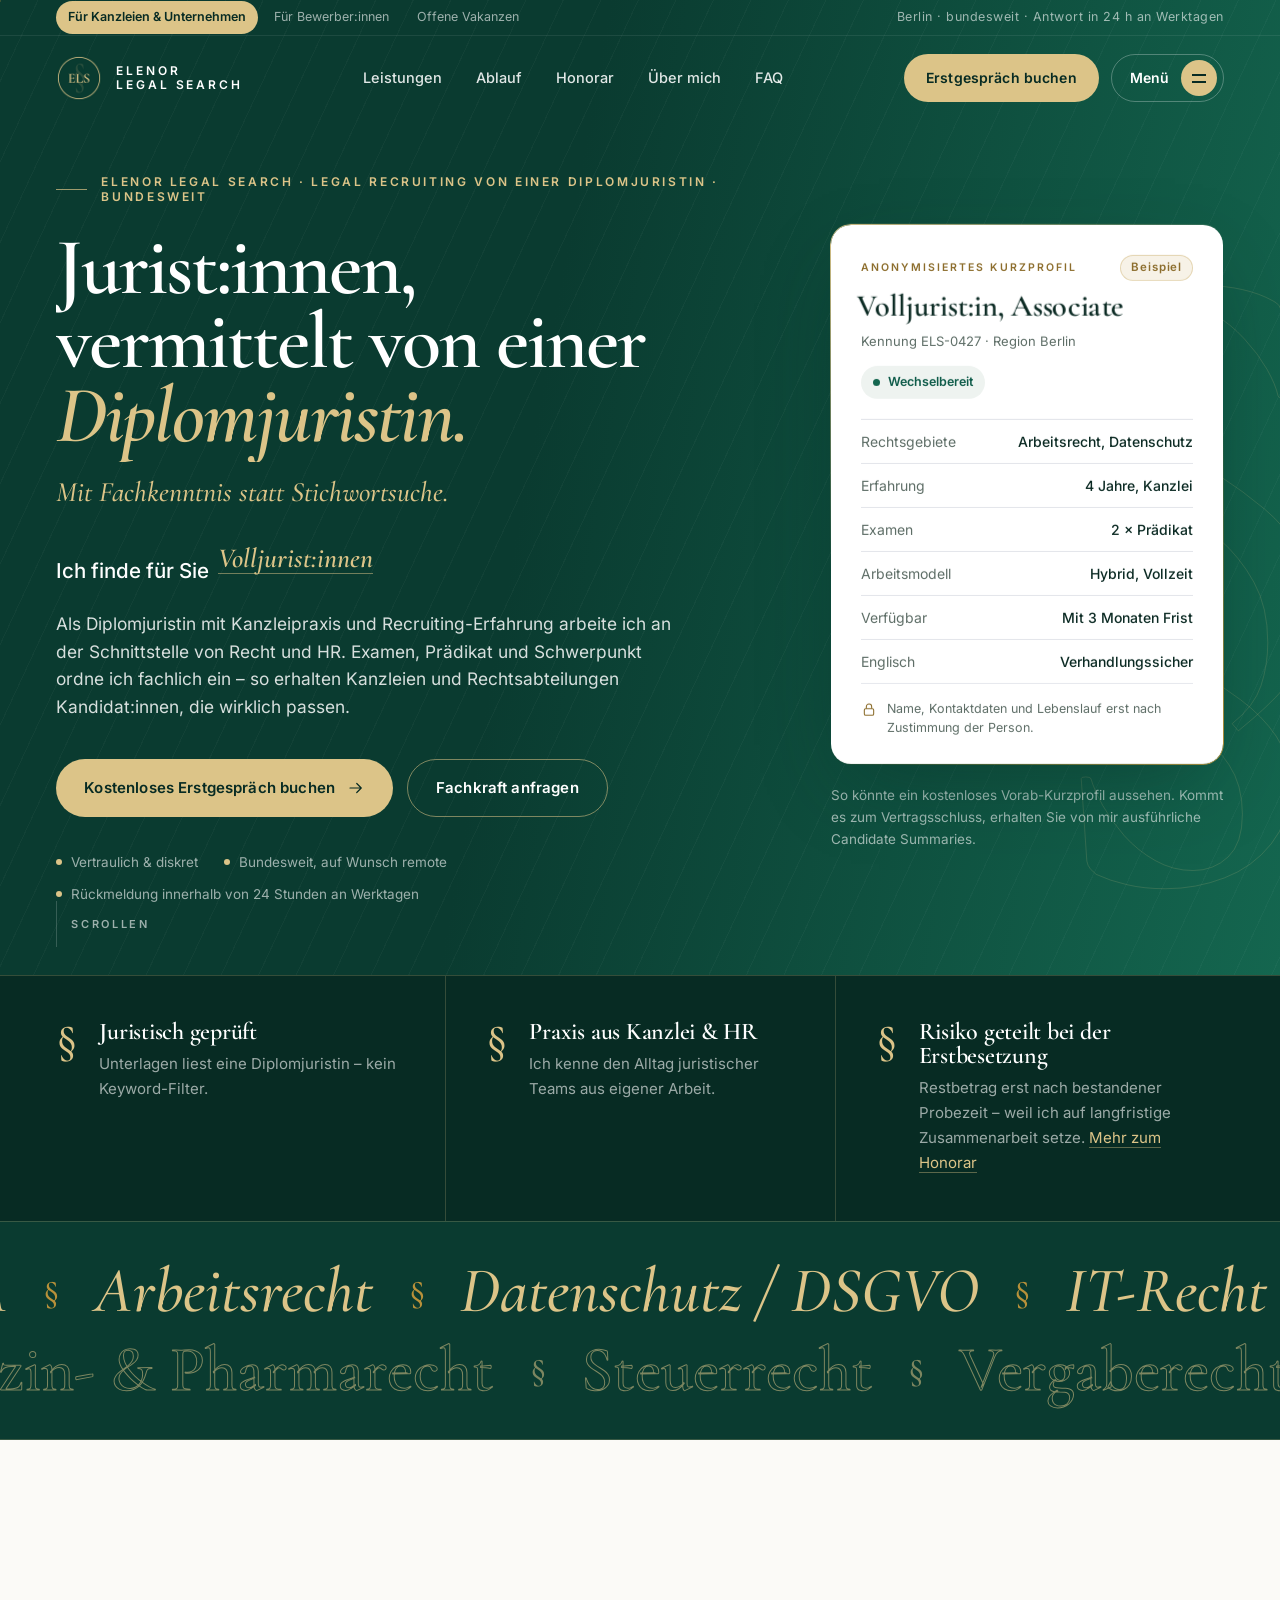
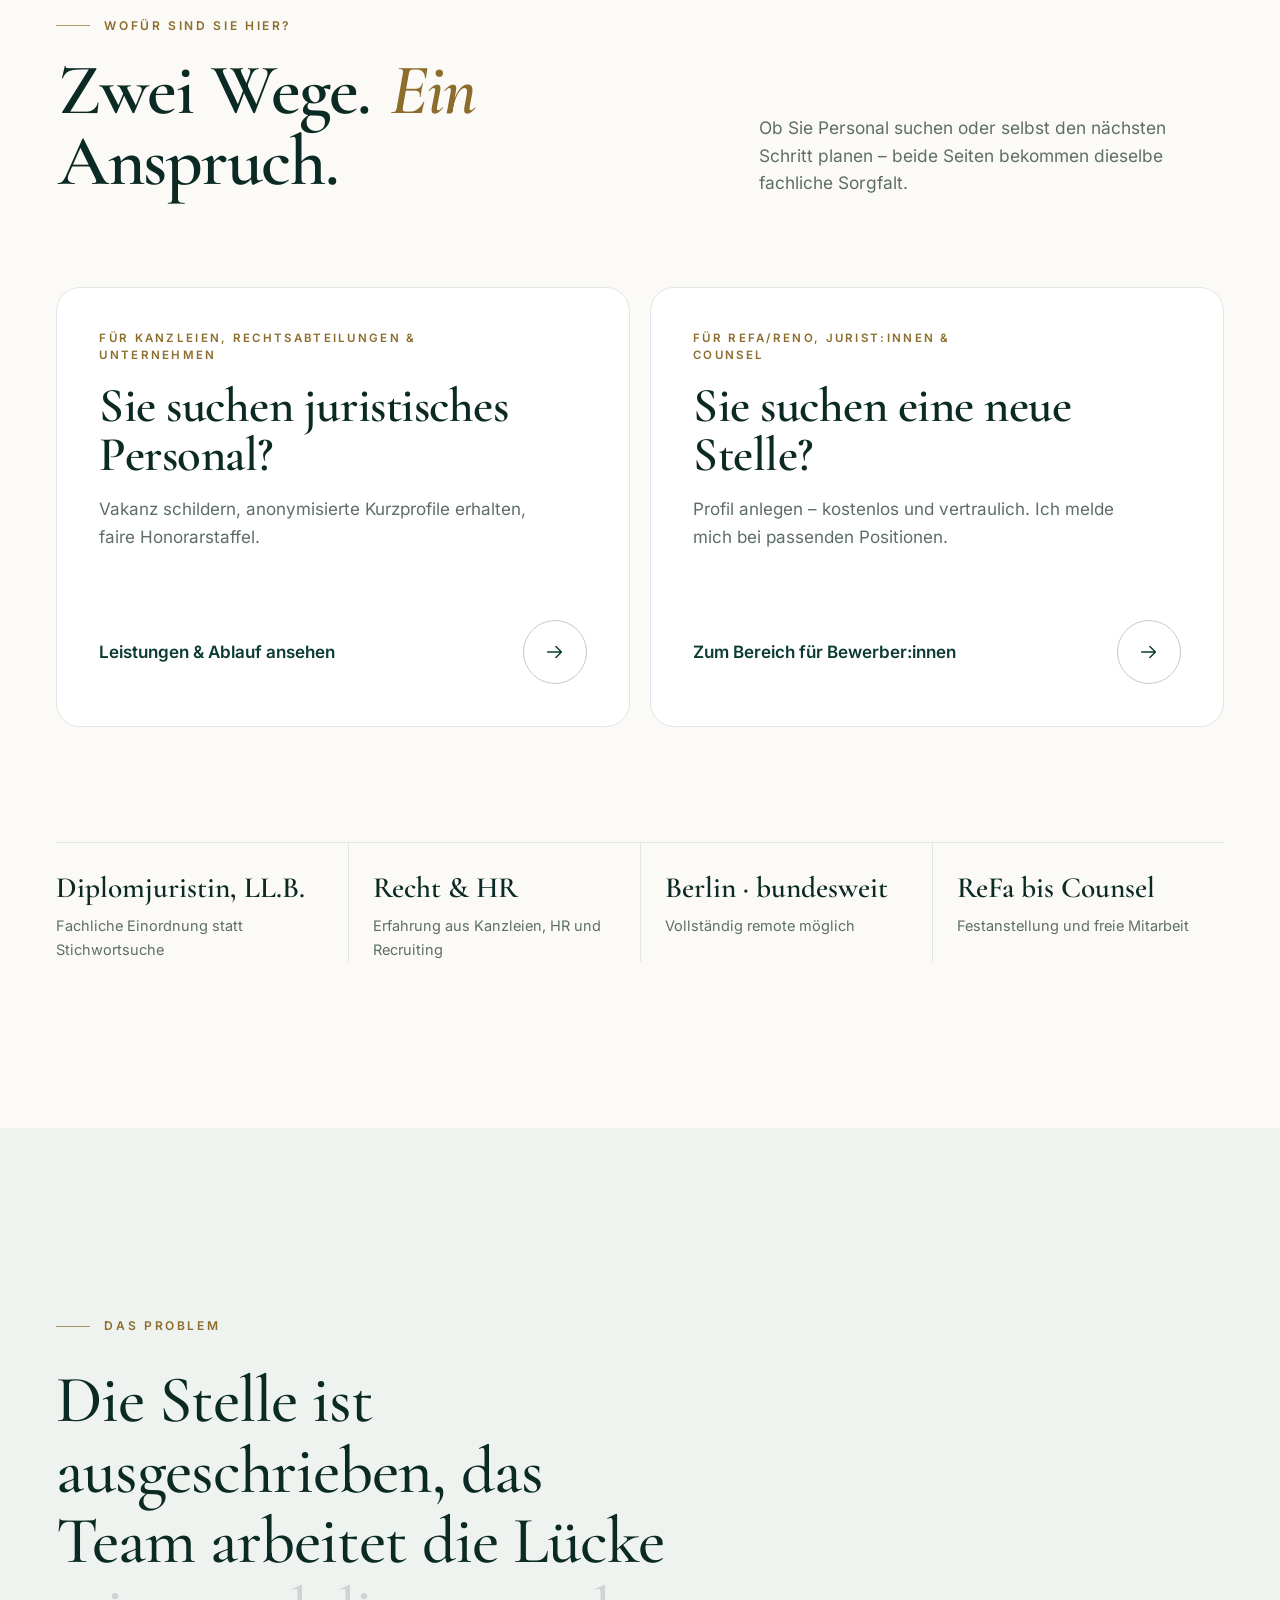
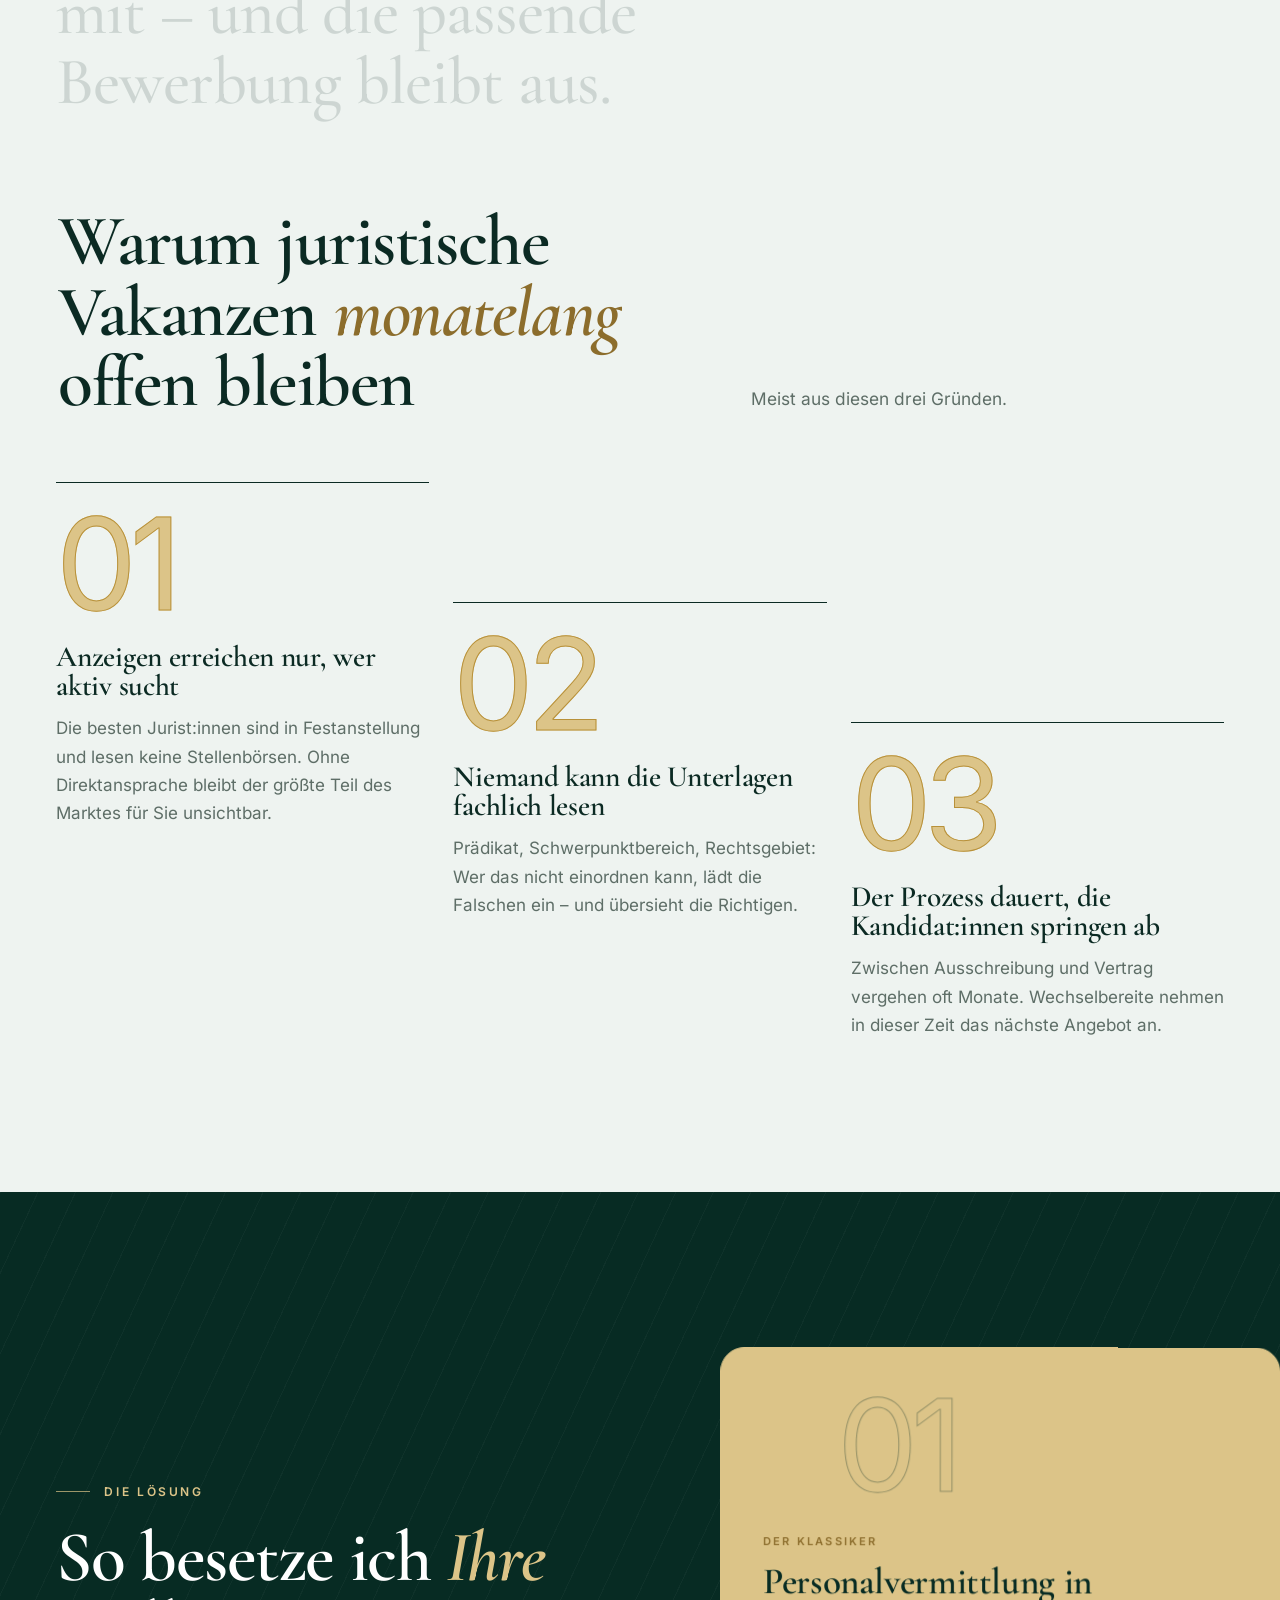
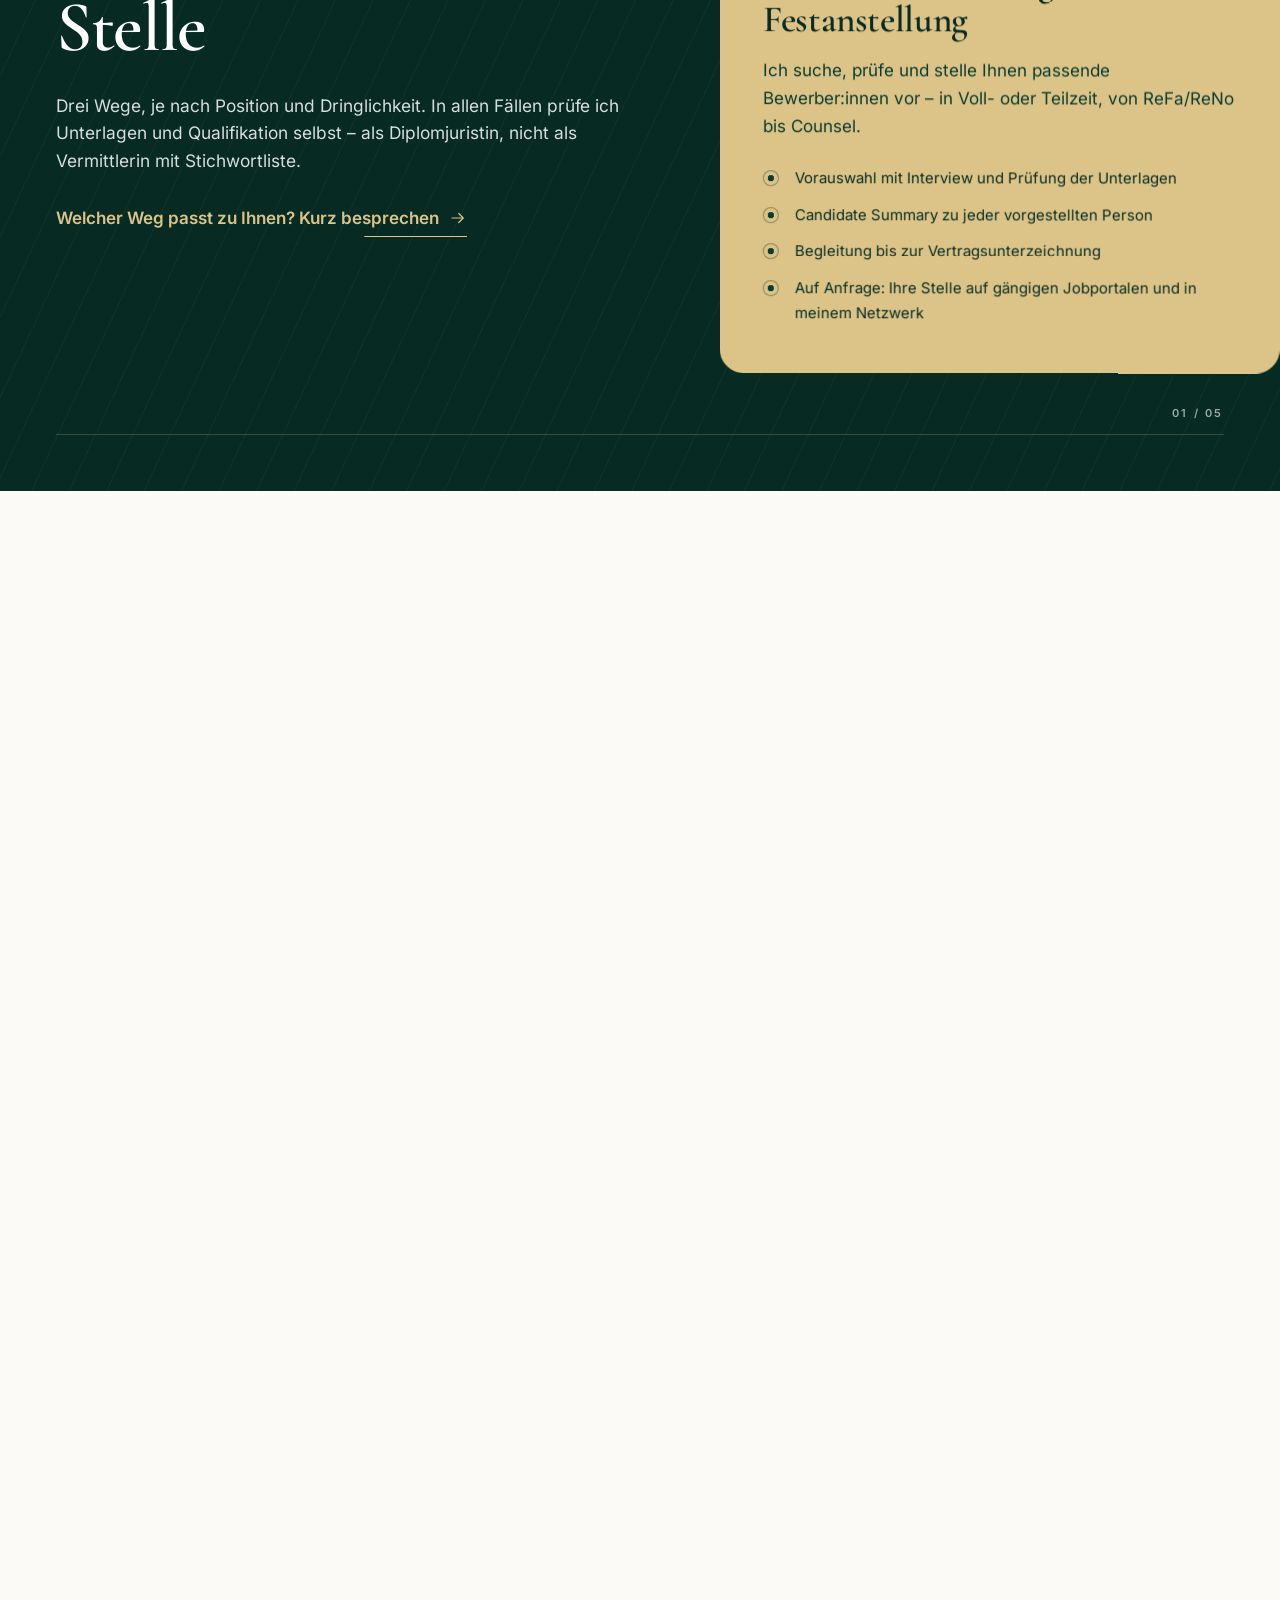
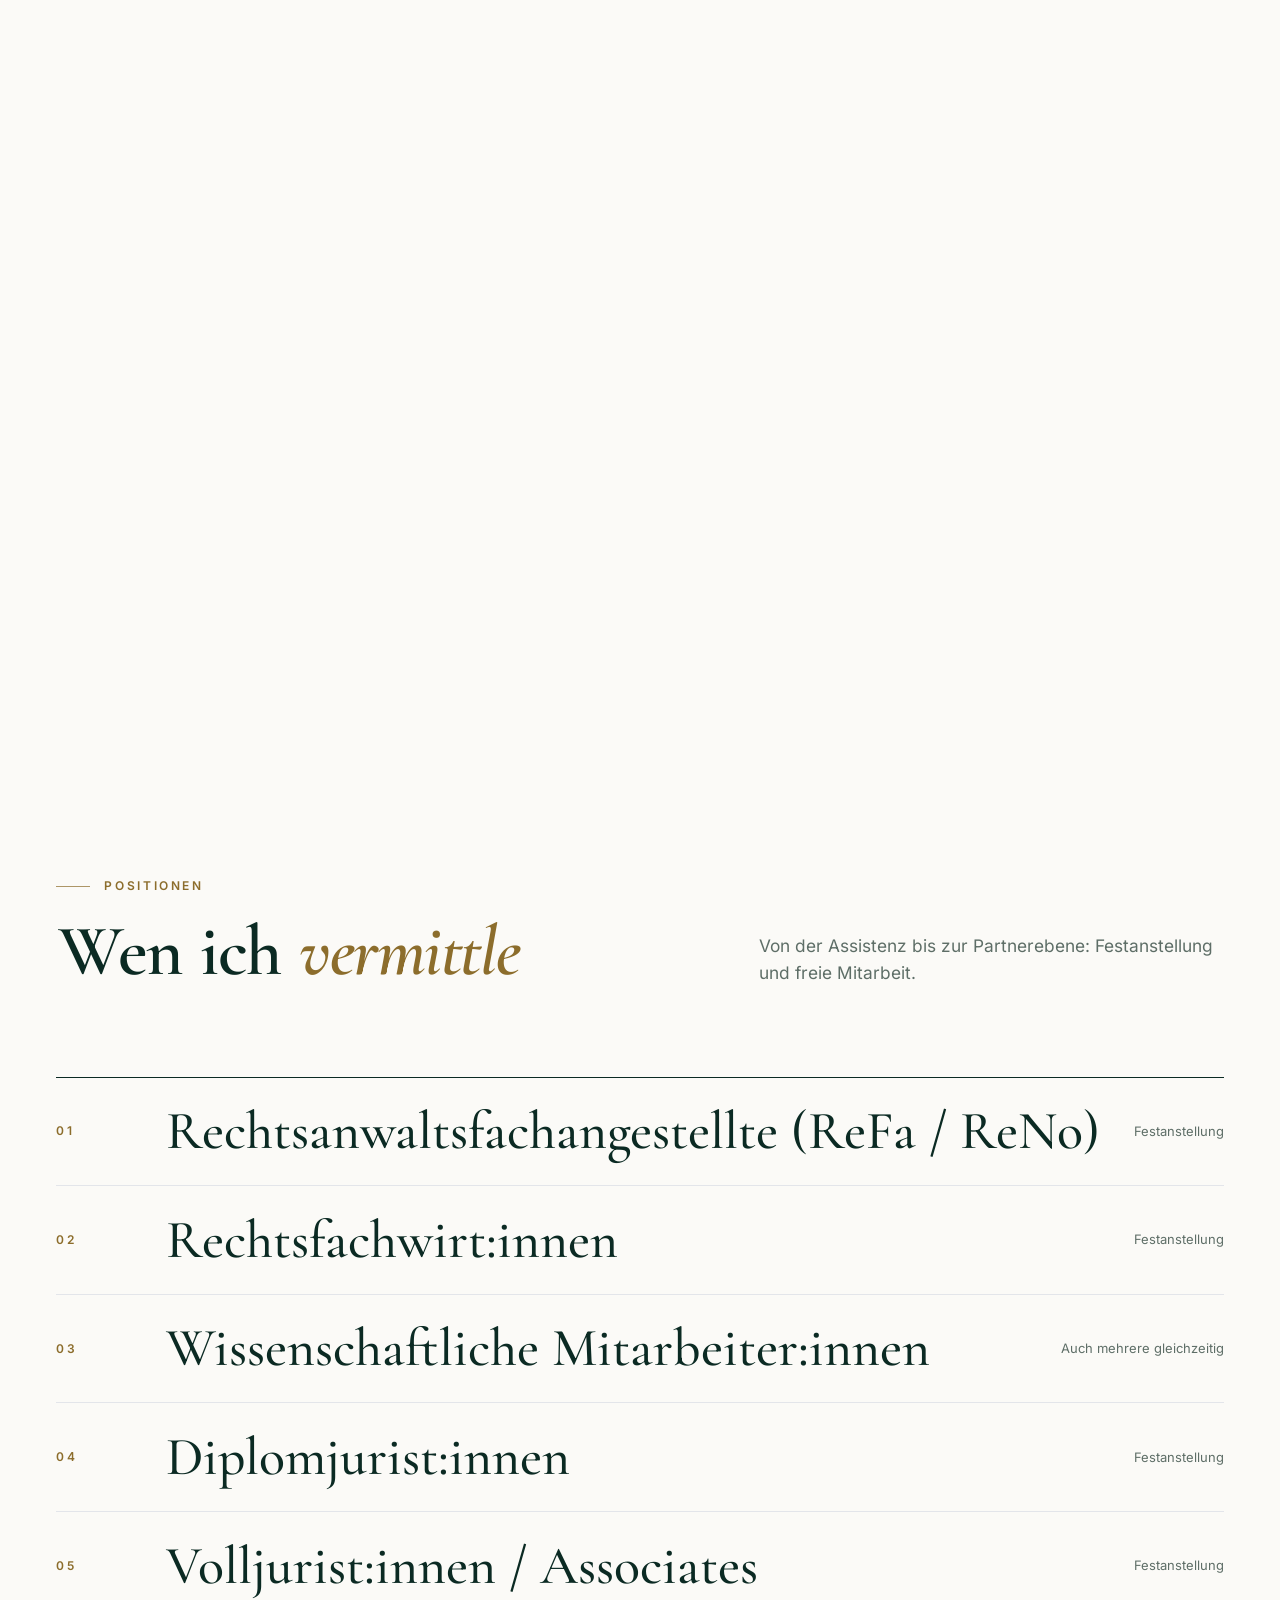
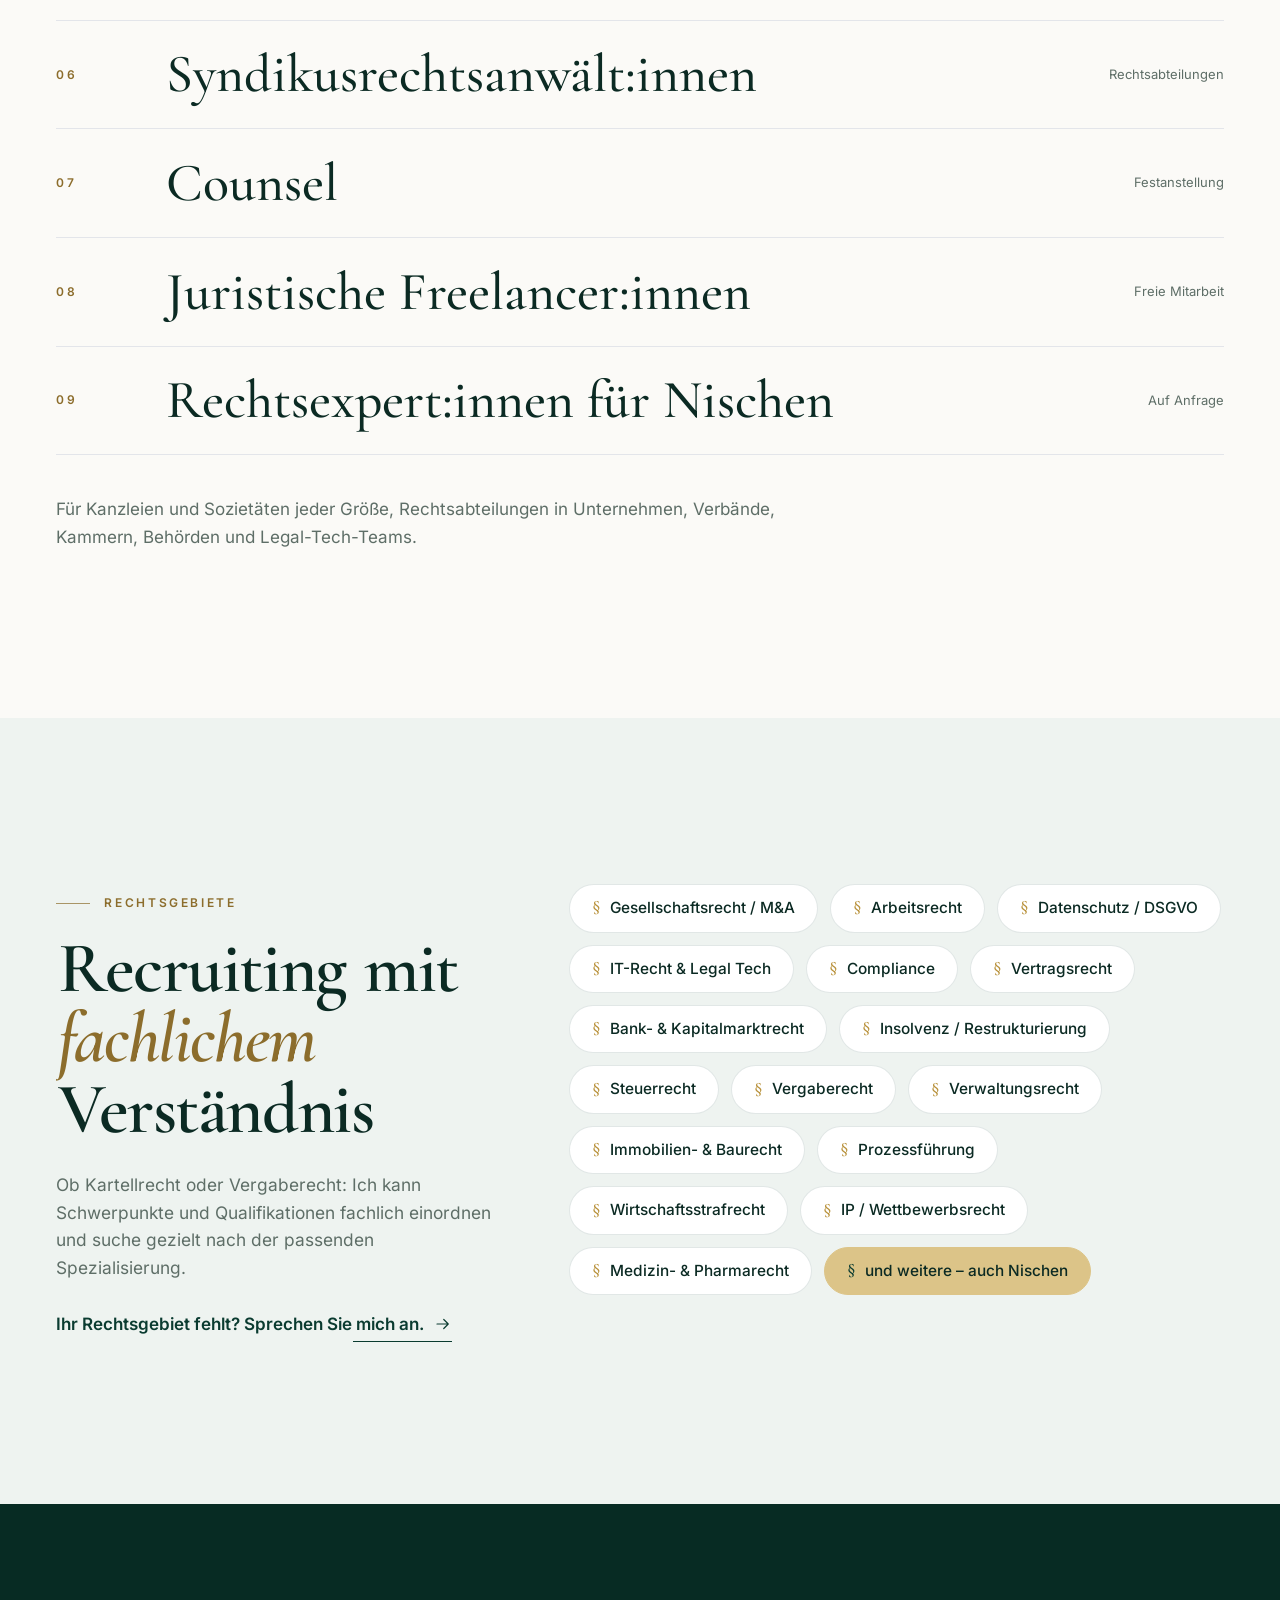
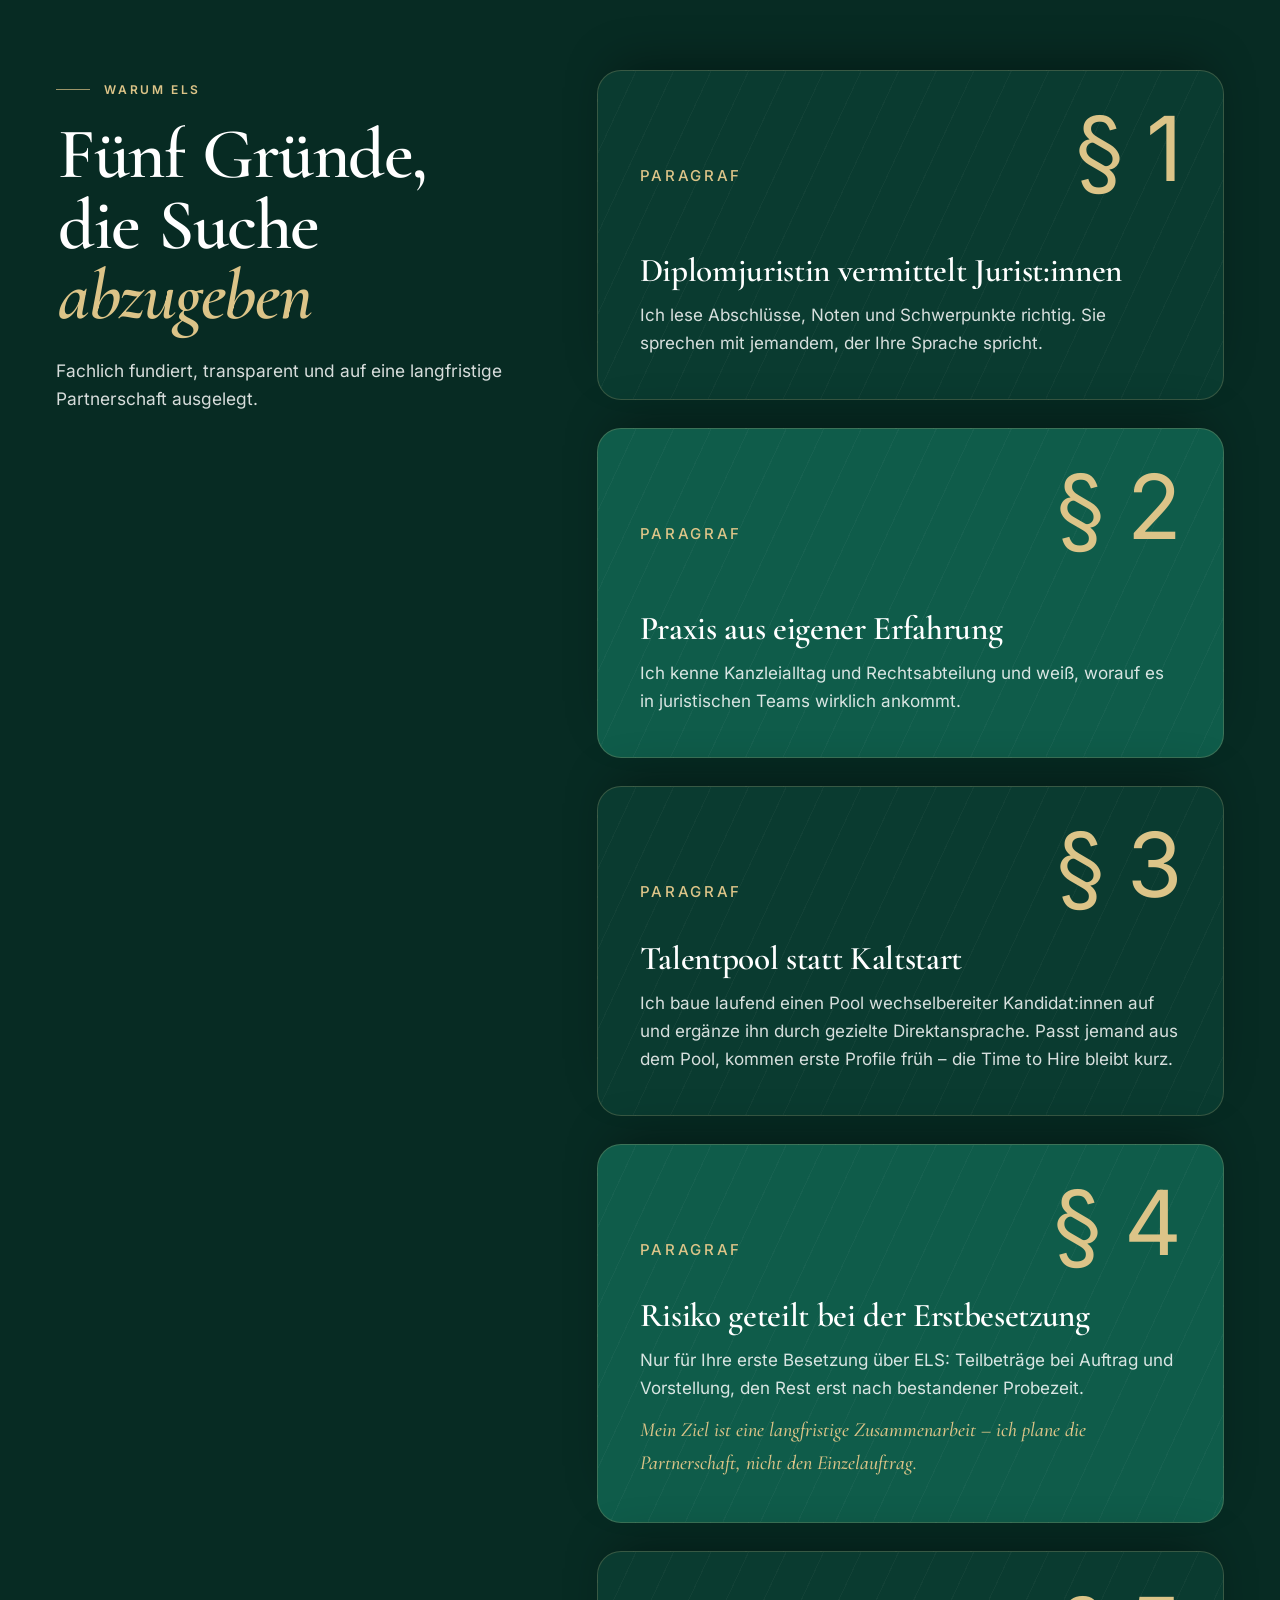
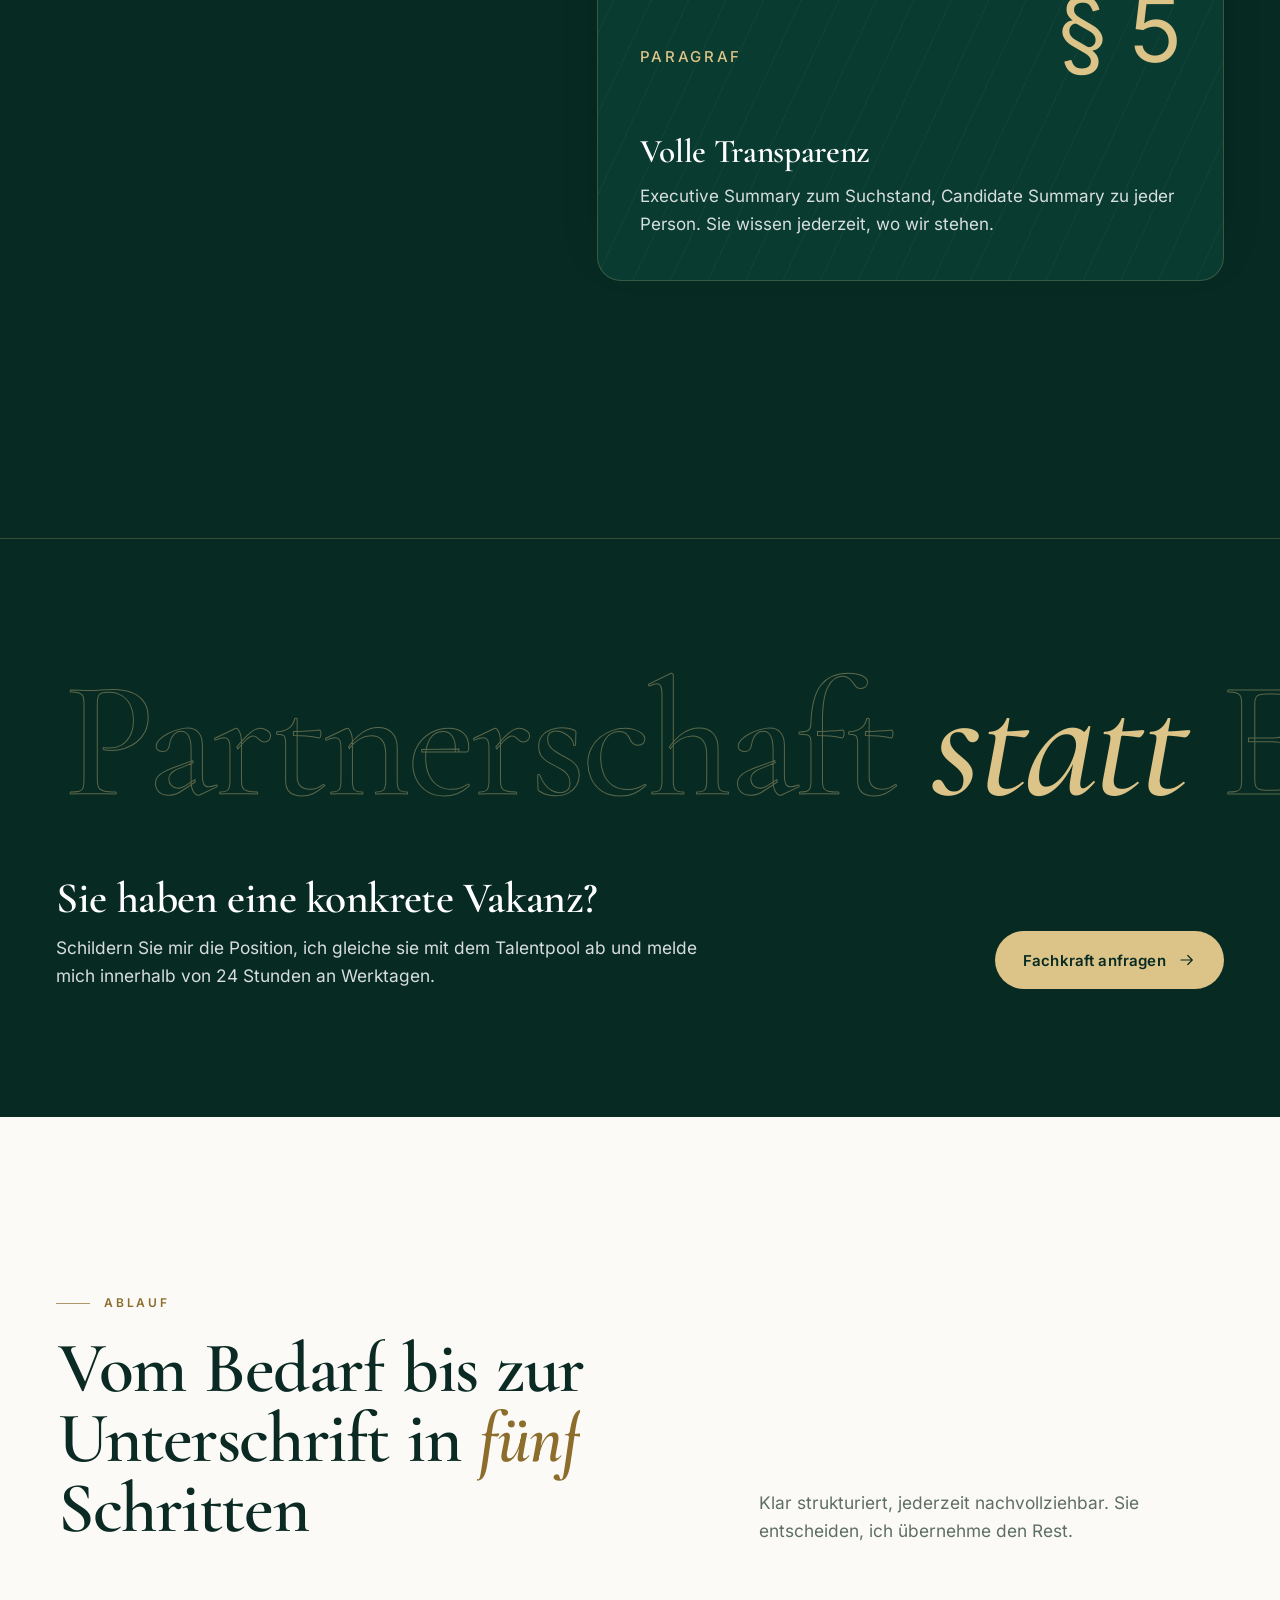
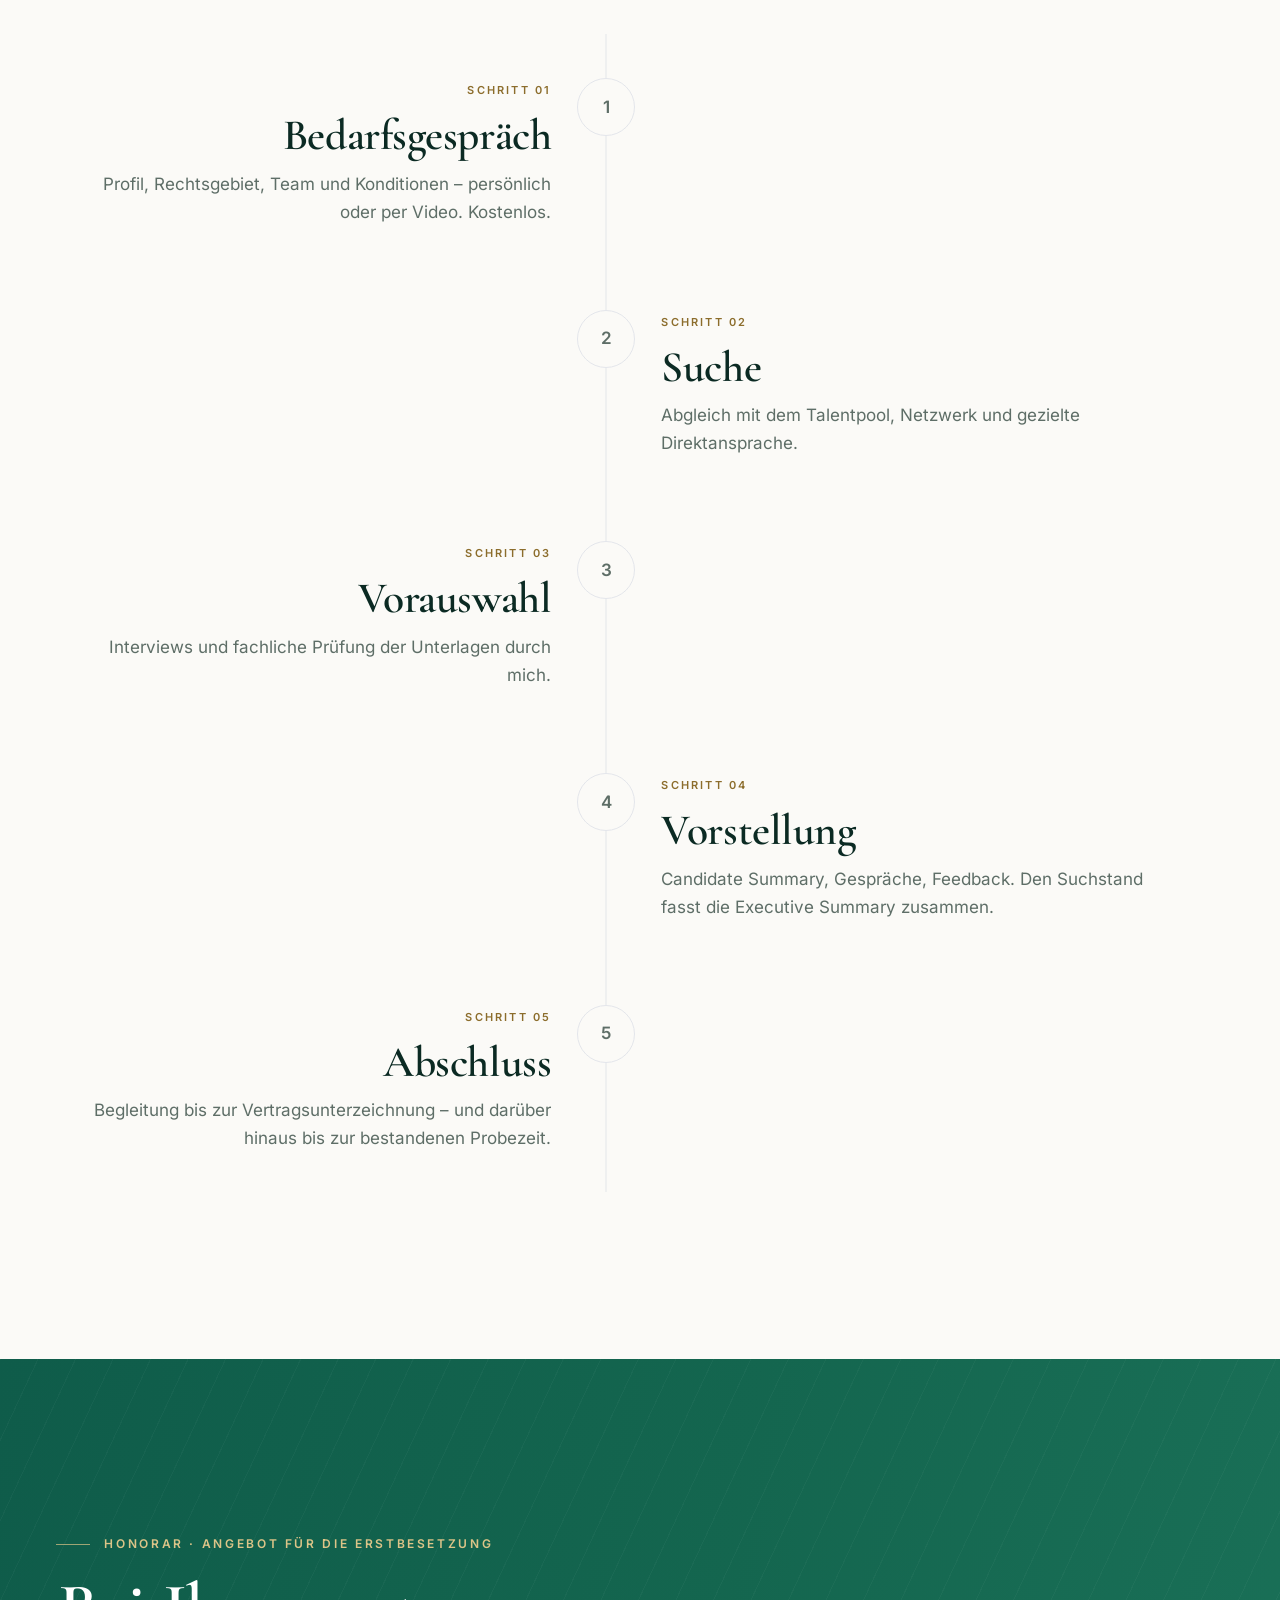
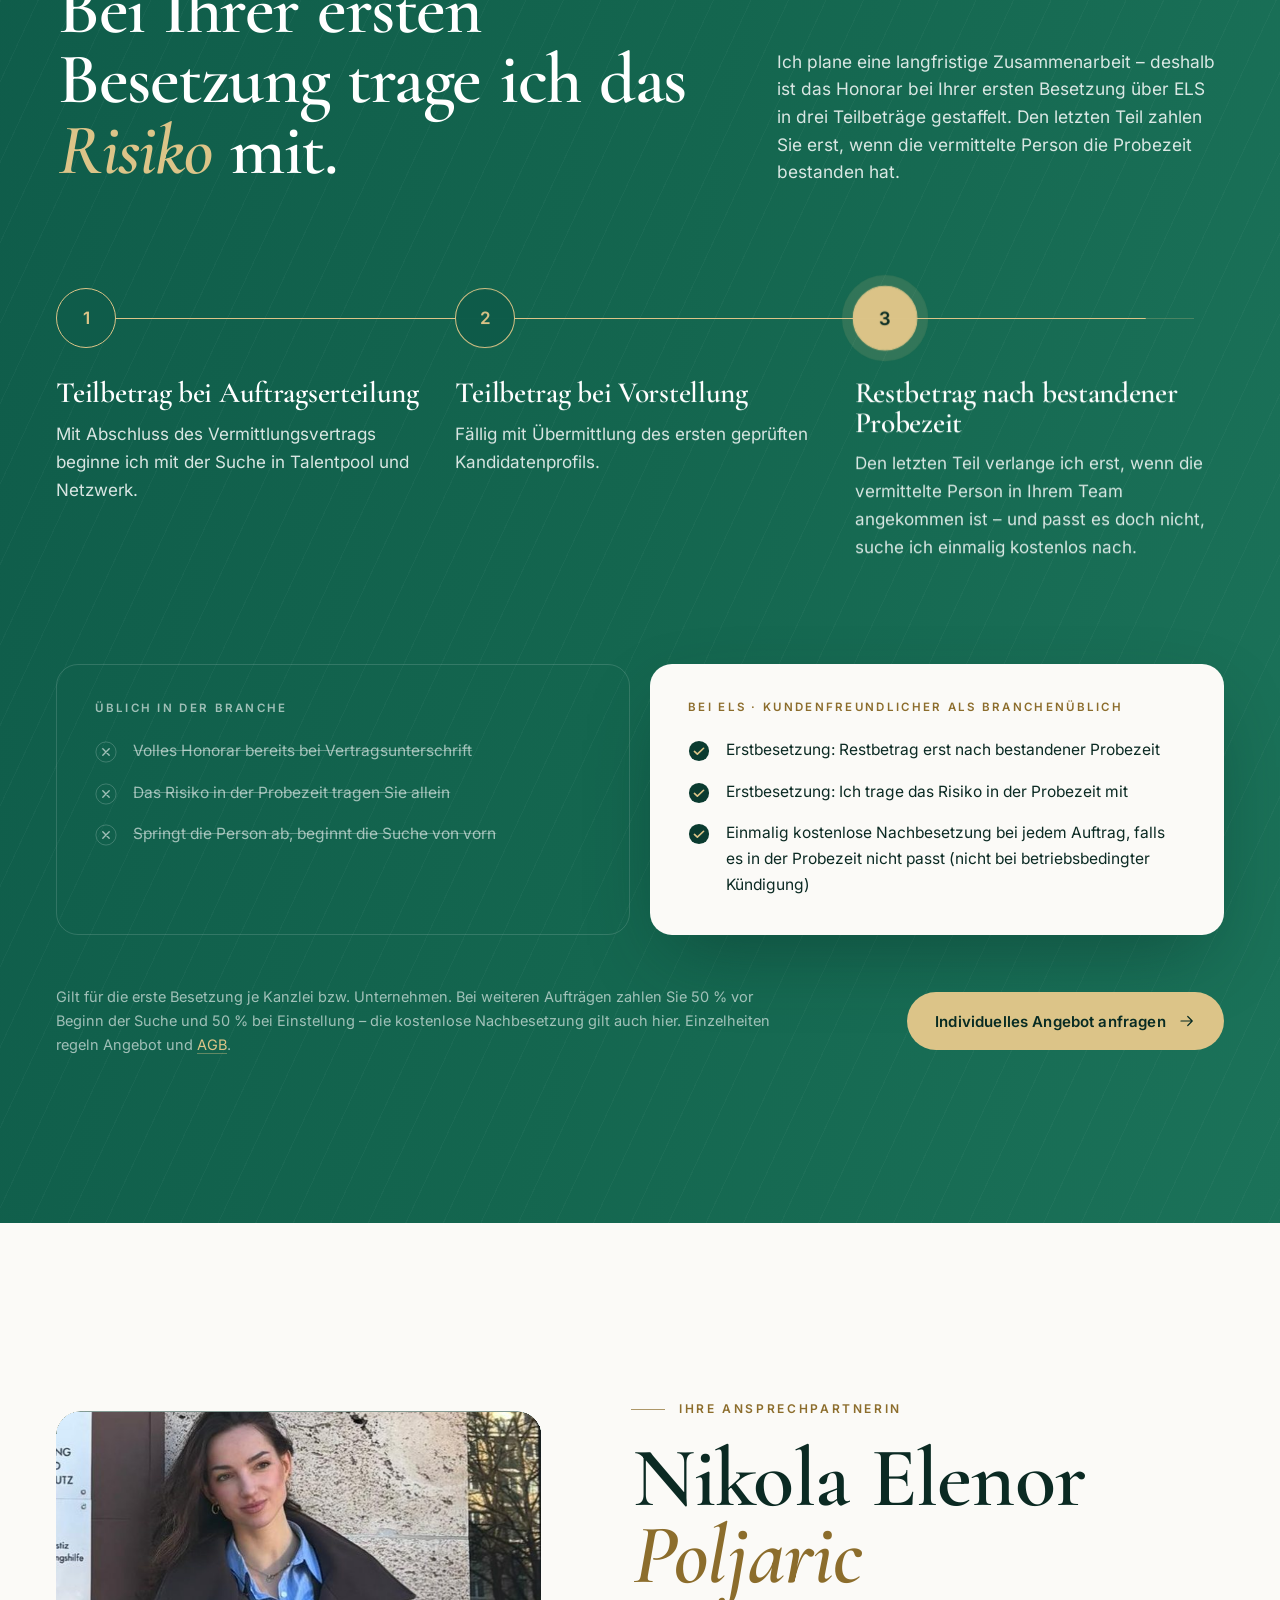
==== commit a015b90a: "Doppelte Dateien entfernen - Inter-Schriften nur noch in assets/v2/fonts (fonts.css verweist dorthin" ====
--- a/index.html
+++ b/index.html
@@ -31,7 +31,7 @@
 <meta name="color-scheme" content="light only">
 <link rel="icon" href="/favicon.ico" sizes="48x48">
 <link rel="icon" href="/assets/v2/favicon-48.png" type="image/png" sizes="48x48">
-<link rel="icon" href="/assets/v2/favicon-96.png" type="image/png" sizes="96x96">
+<link rel="icon" href="/assets/v2/logo-els-96.png" type="image/png" sizes="96x96">
 <link rel="icon" href="/assets/v2/favicon-192.png" type="image/png" sizes="192x192">
 <link rel="apple-touch-icon" href="/apple-touch-icon.png" sizes="180x180">
 <link rel="manifest" href="/site.webmanifest">
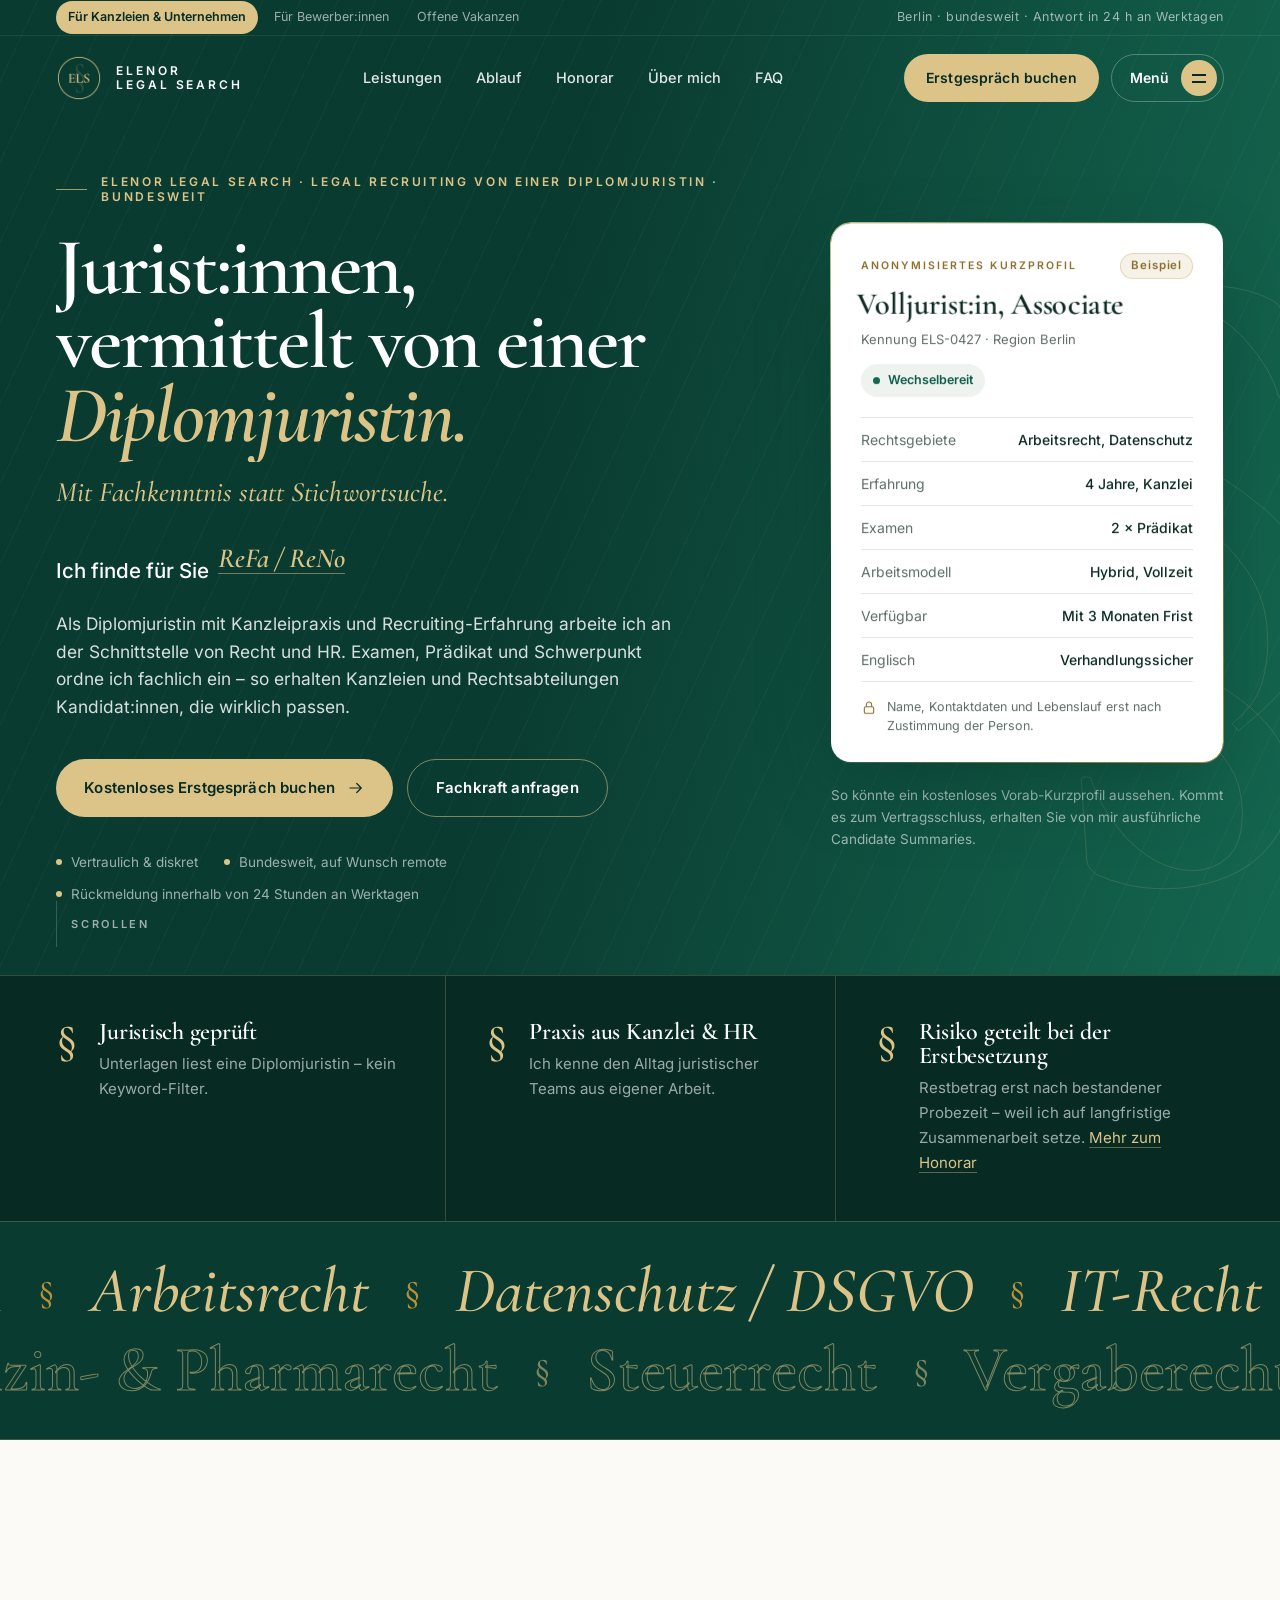
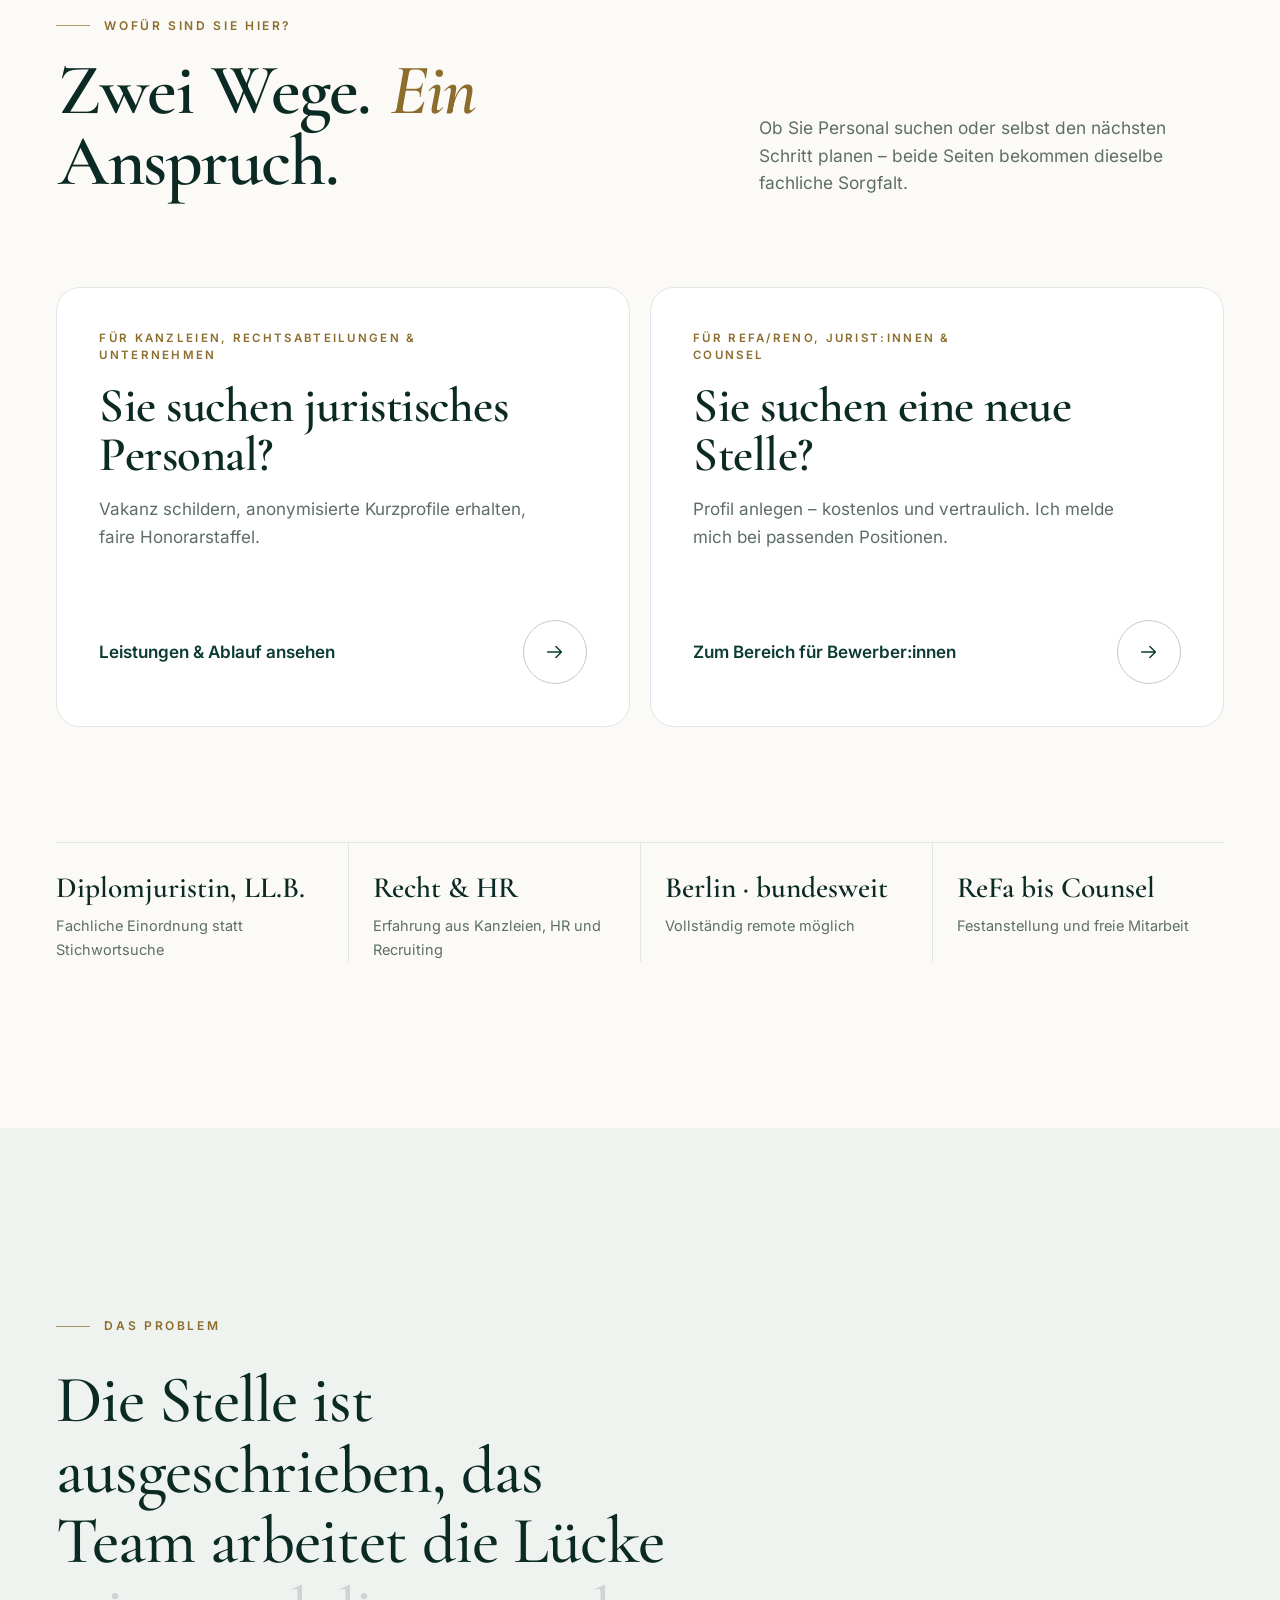
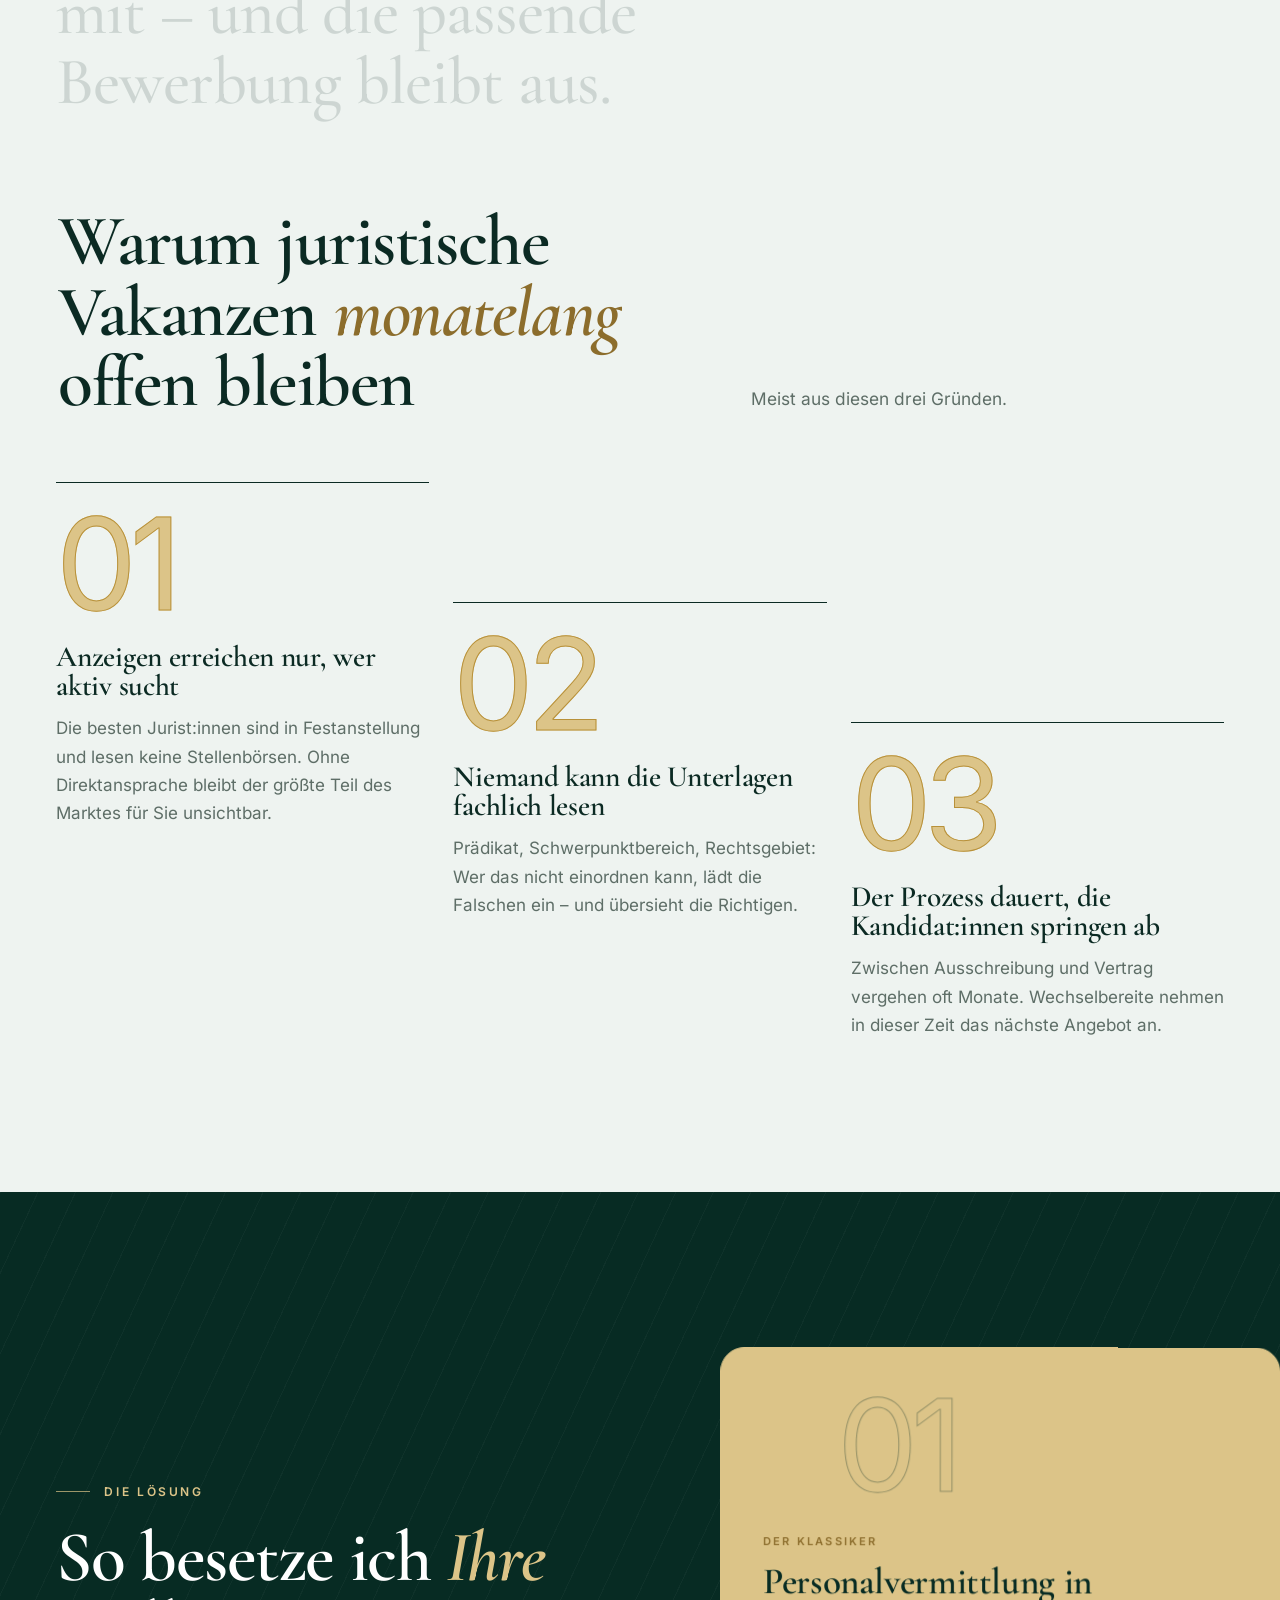
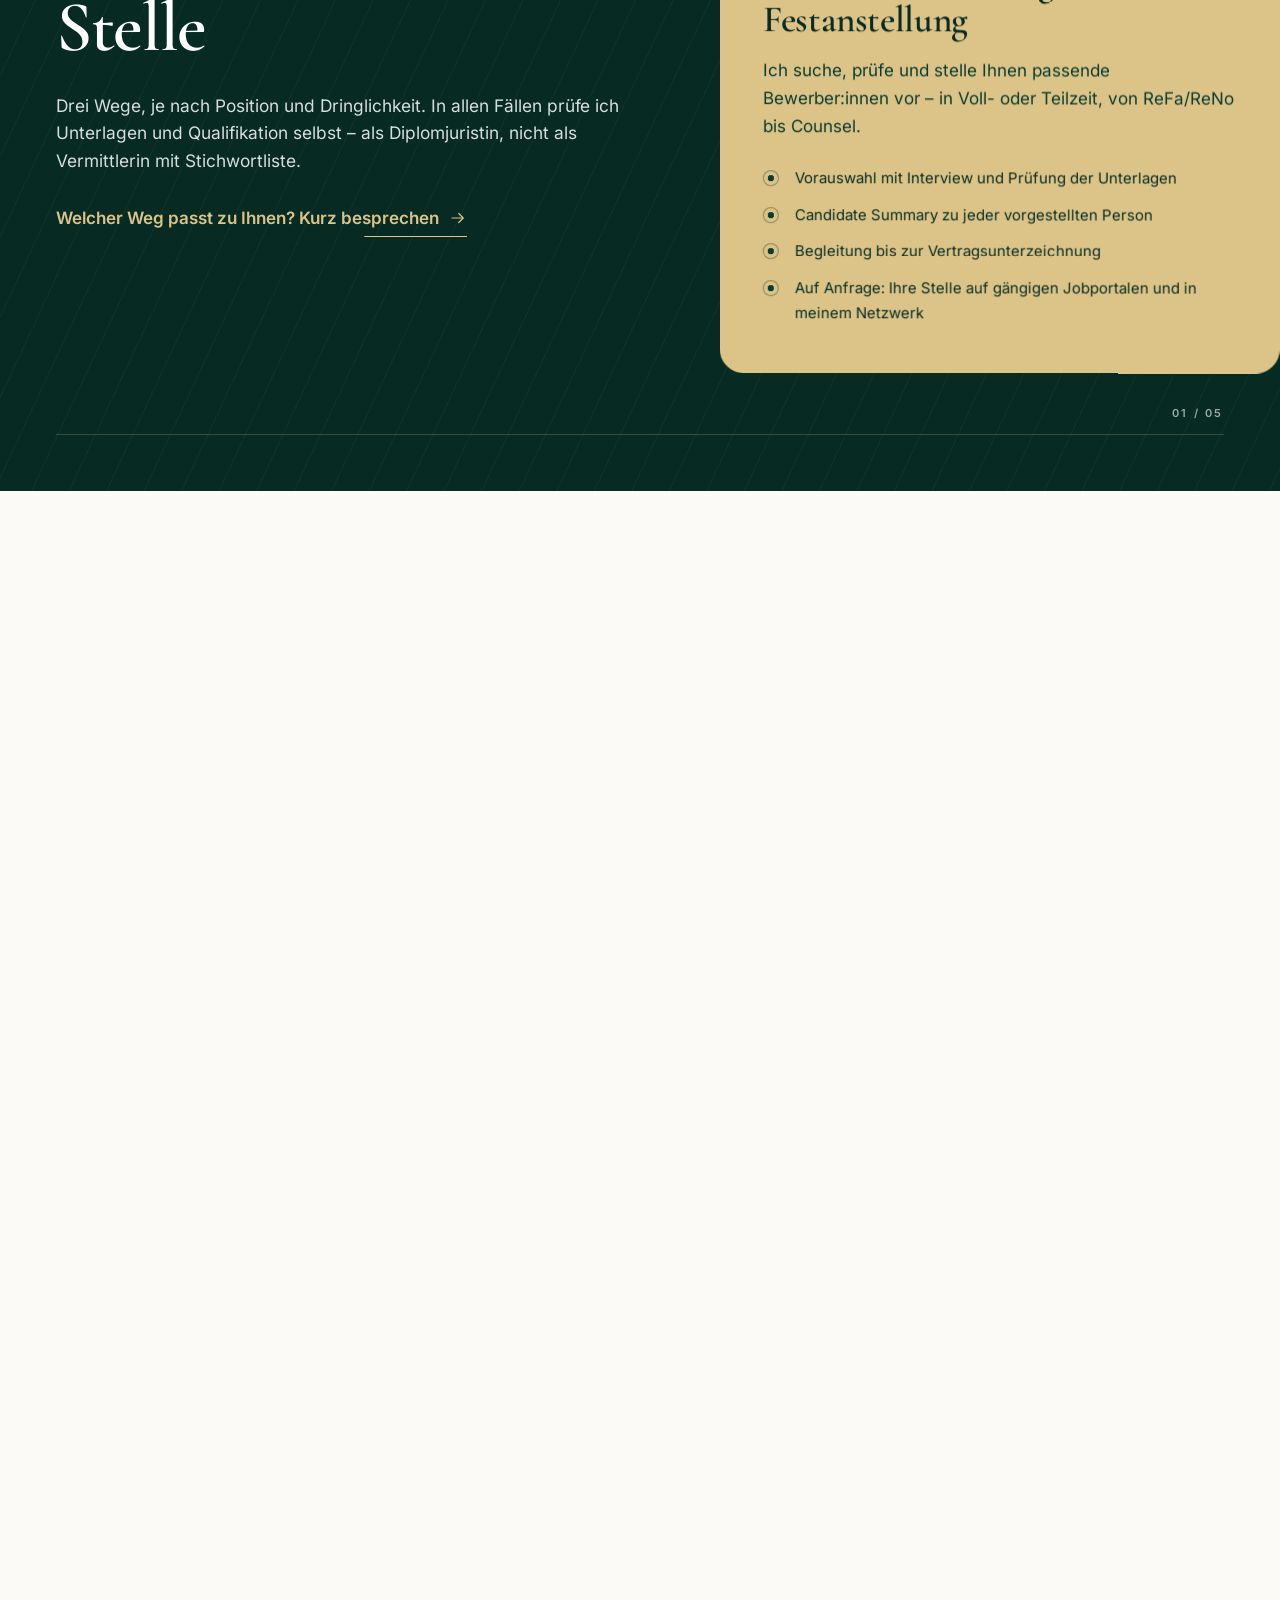
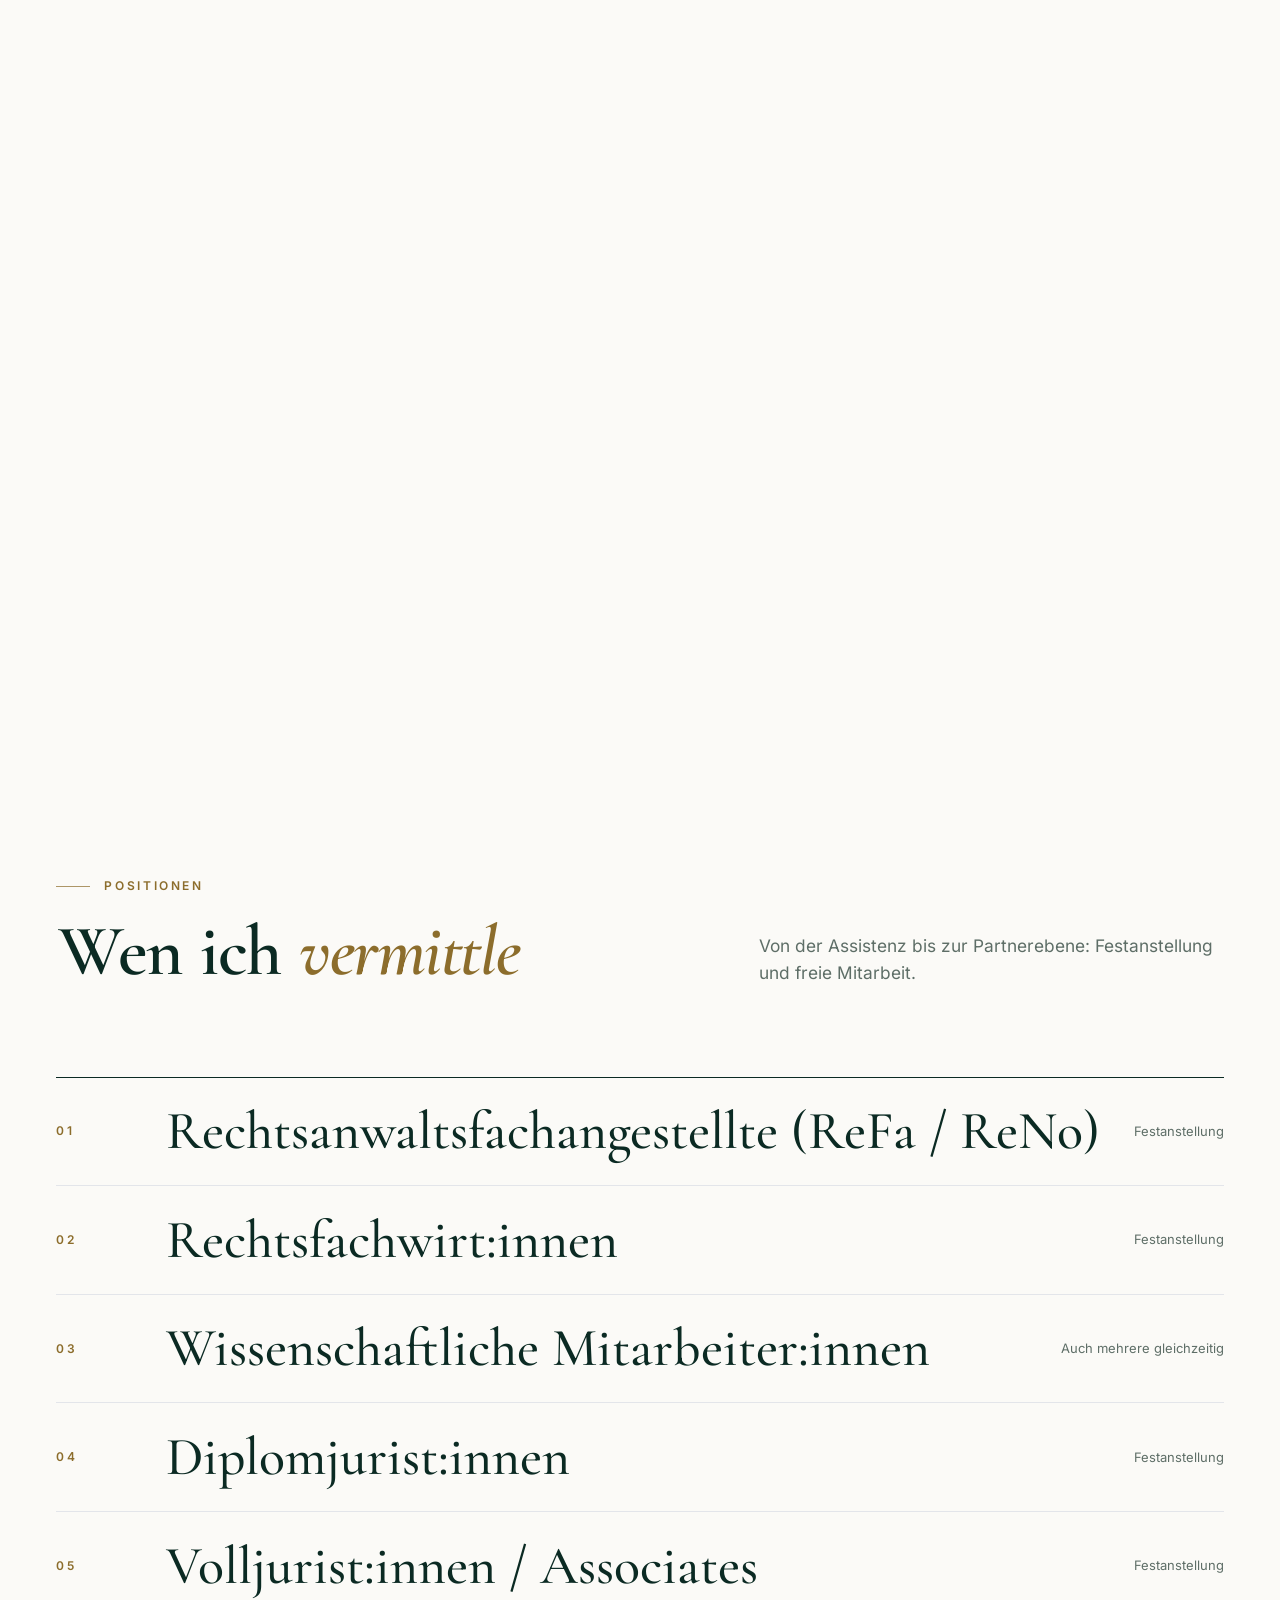
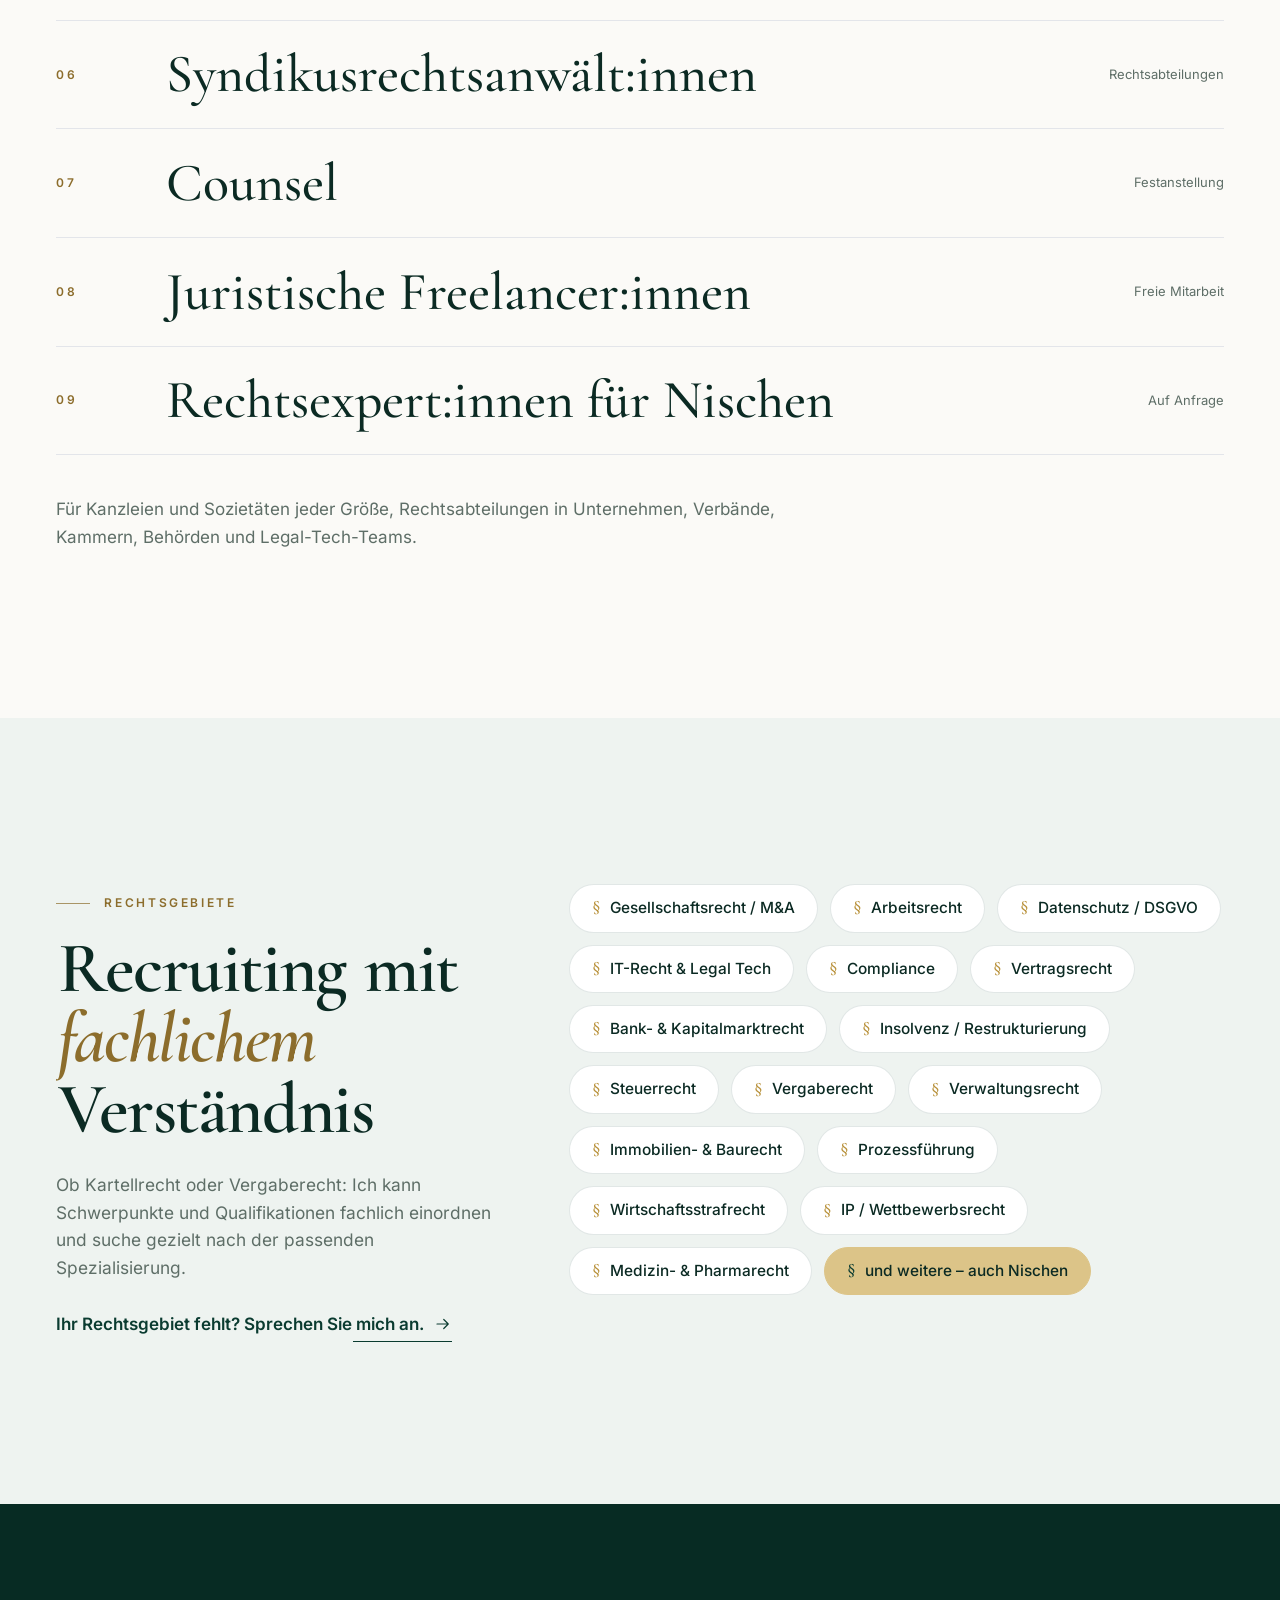
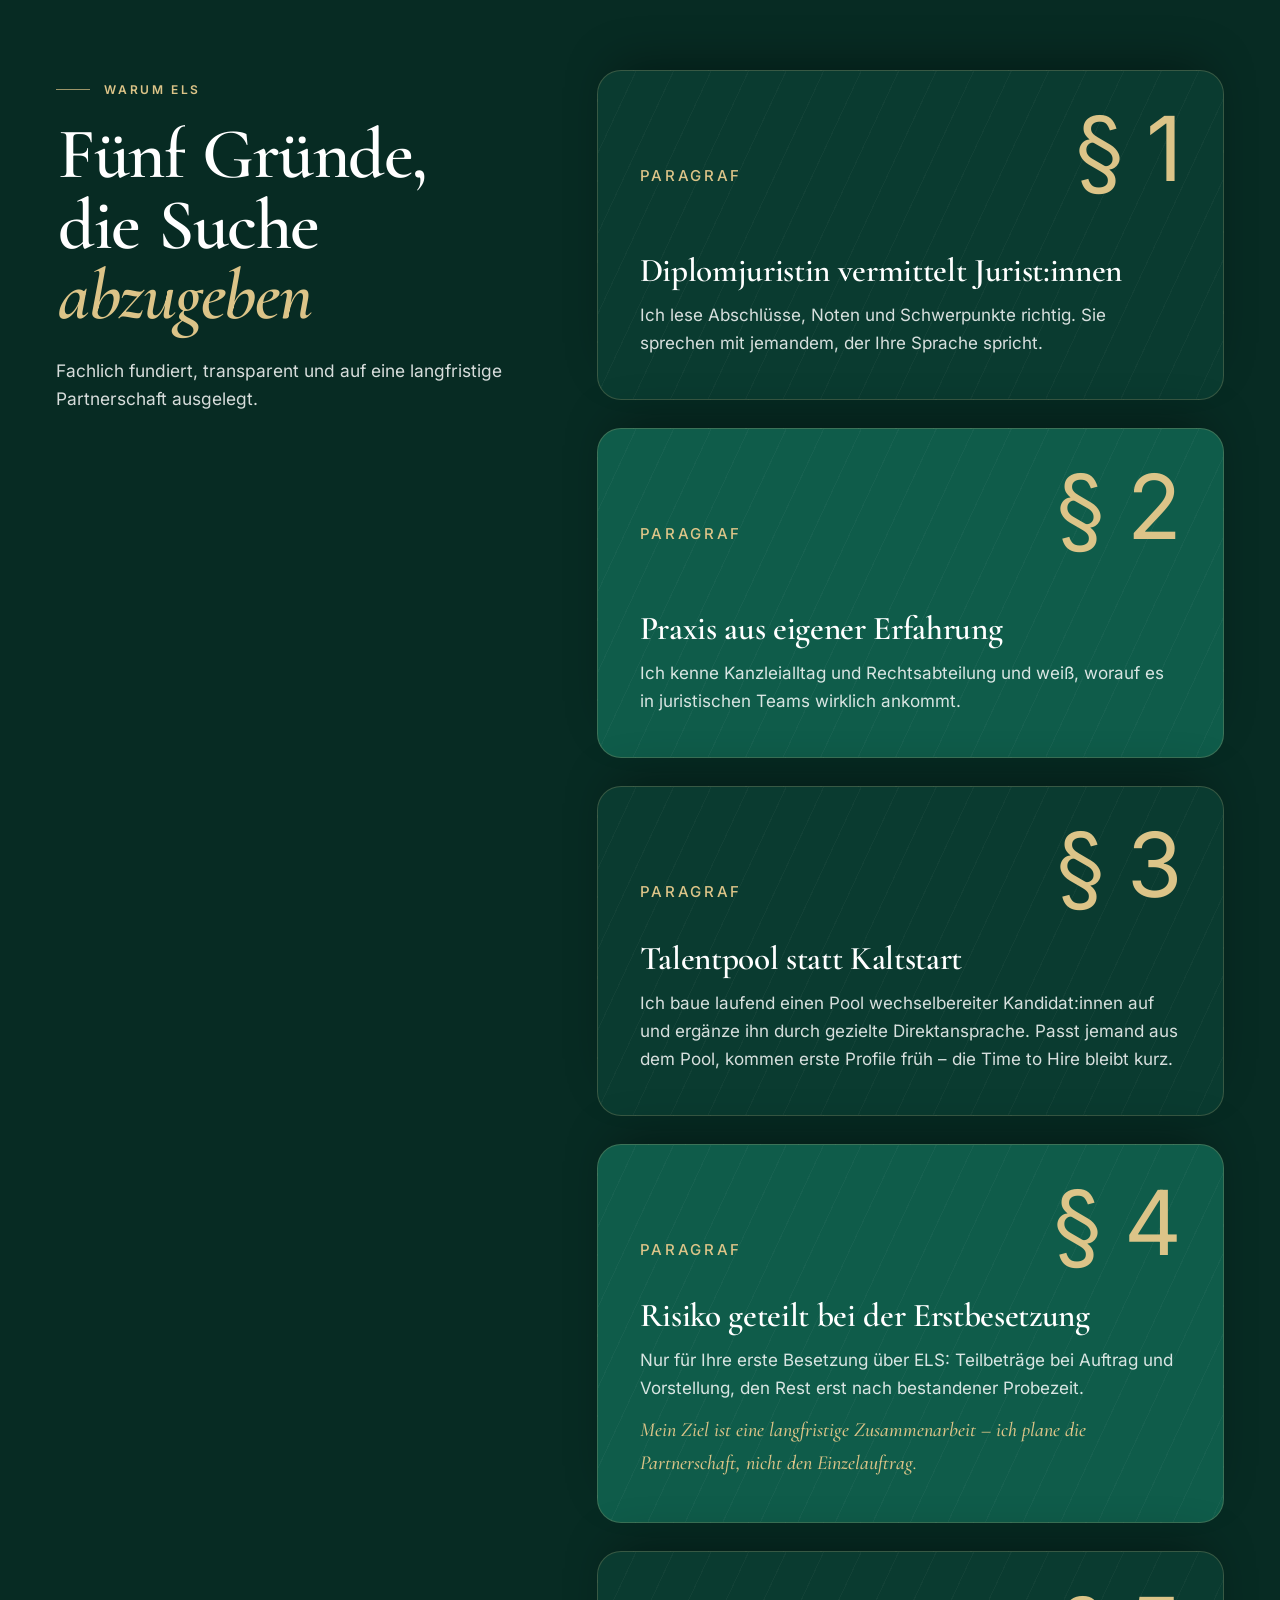
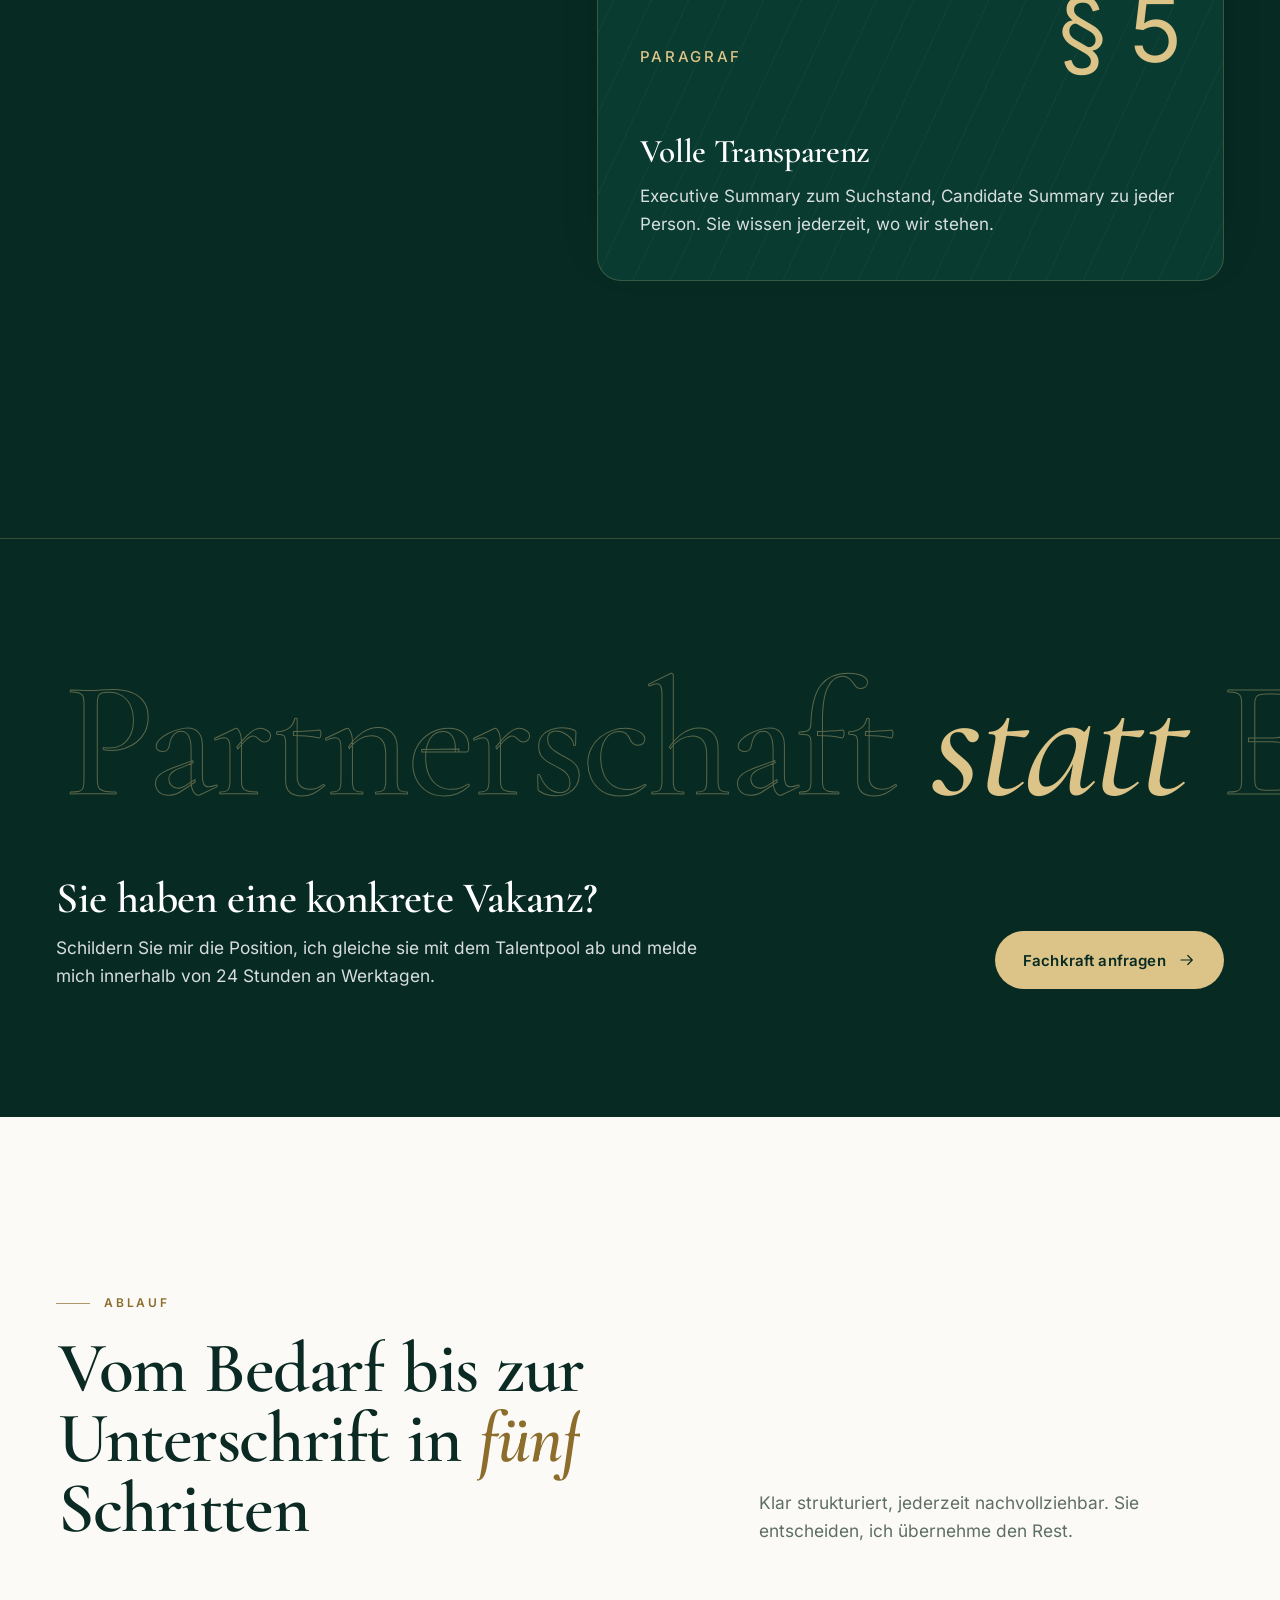
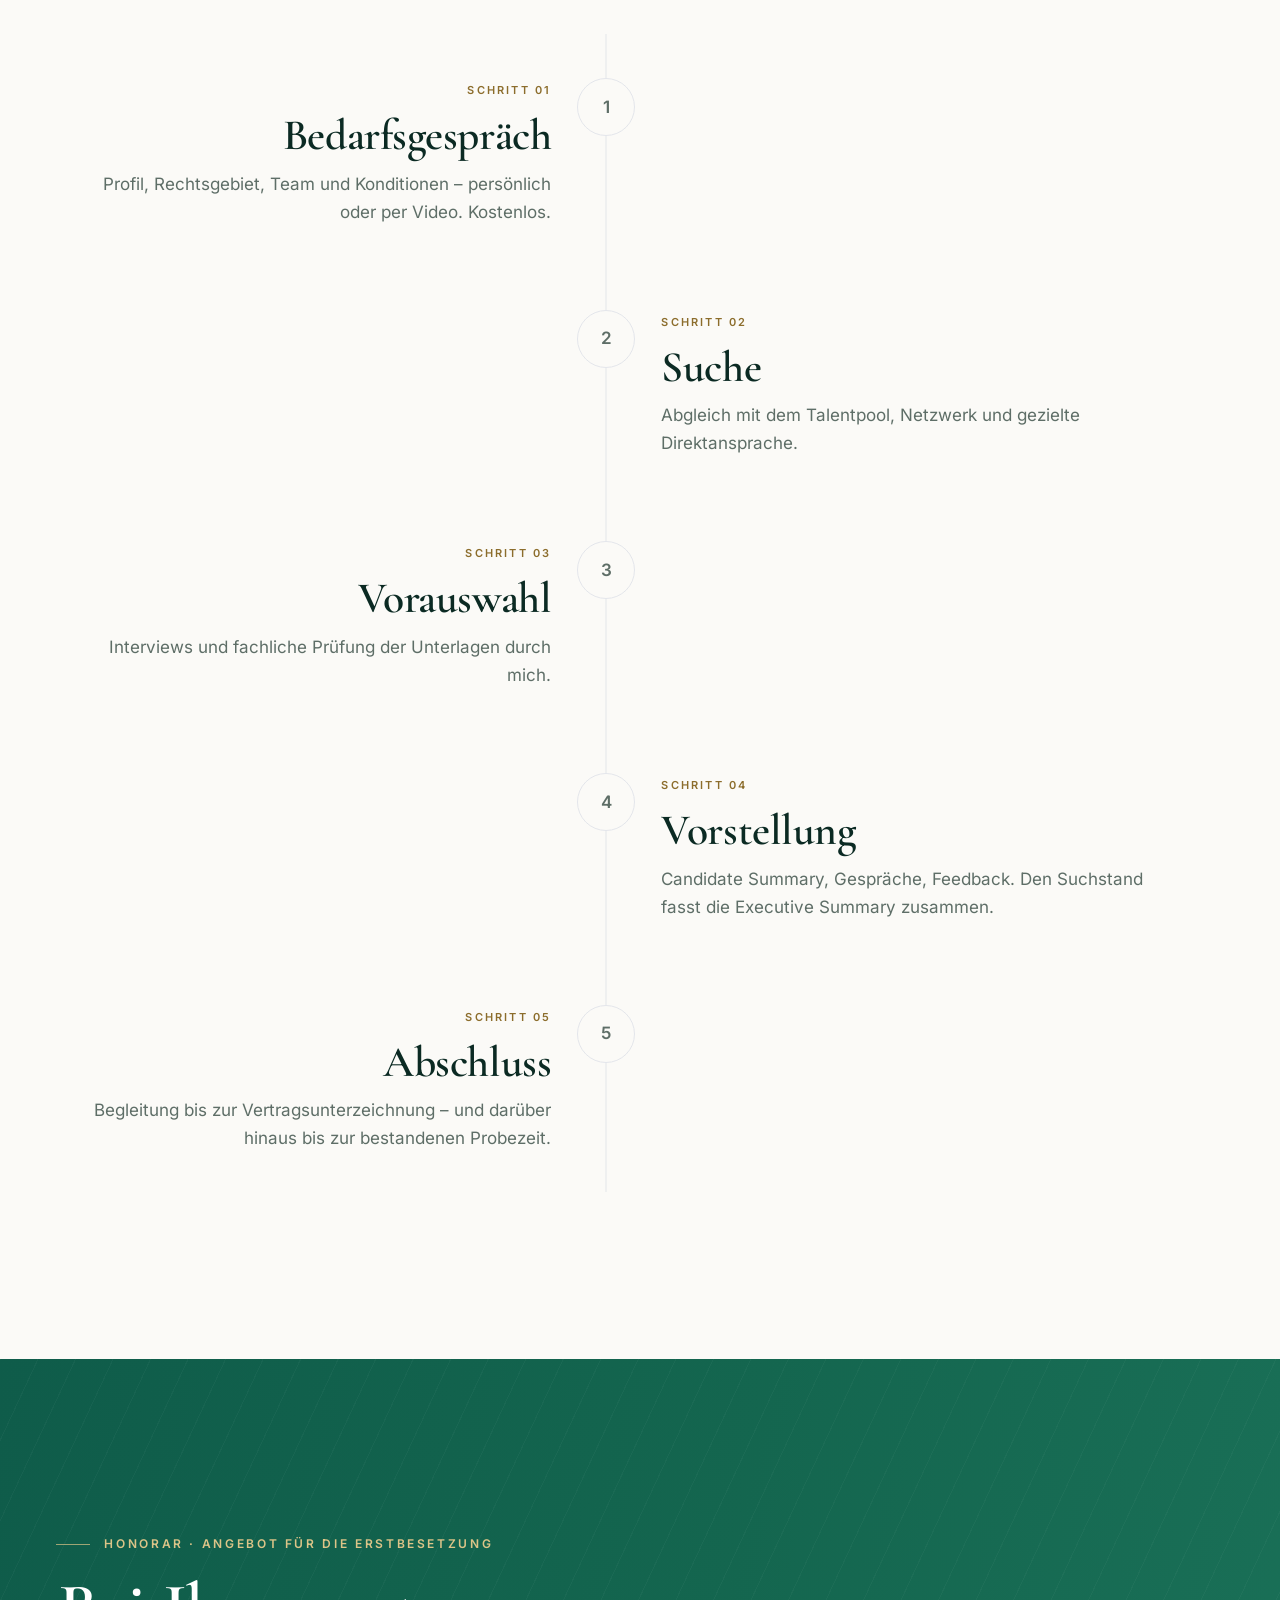
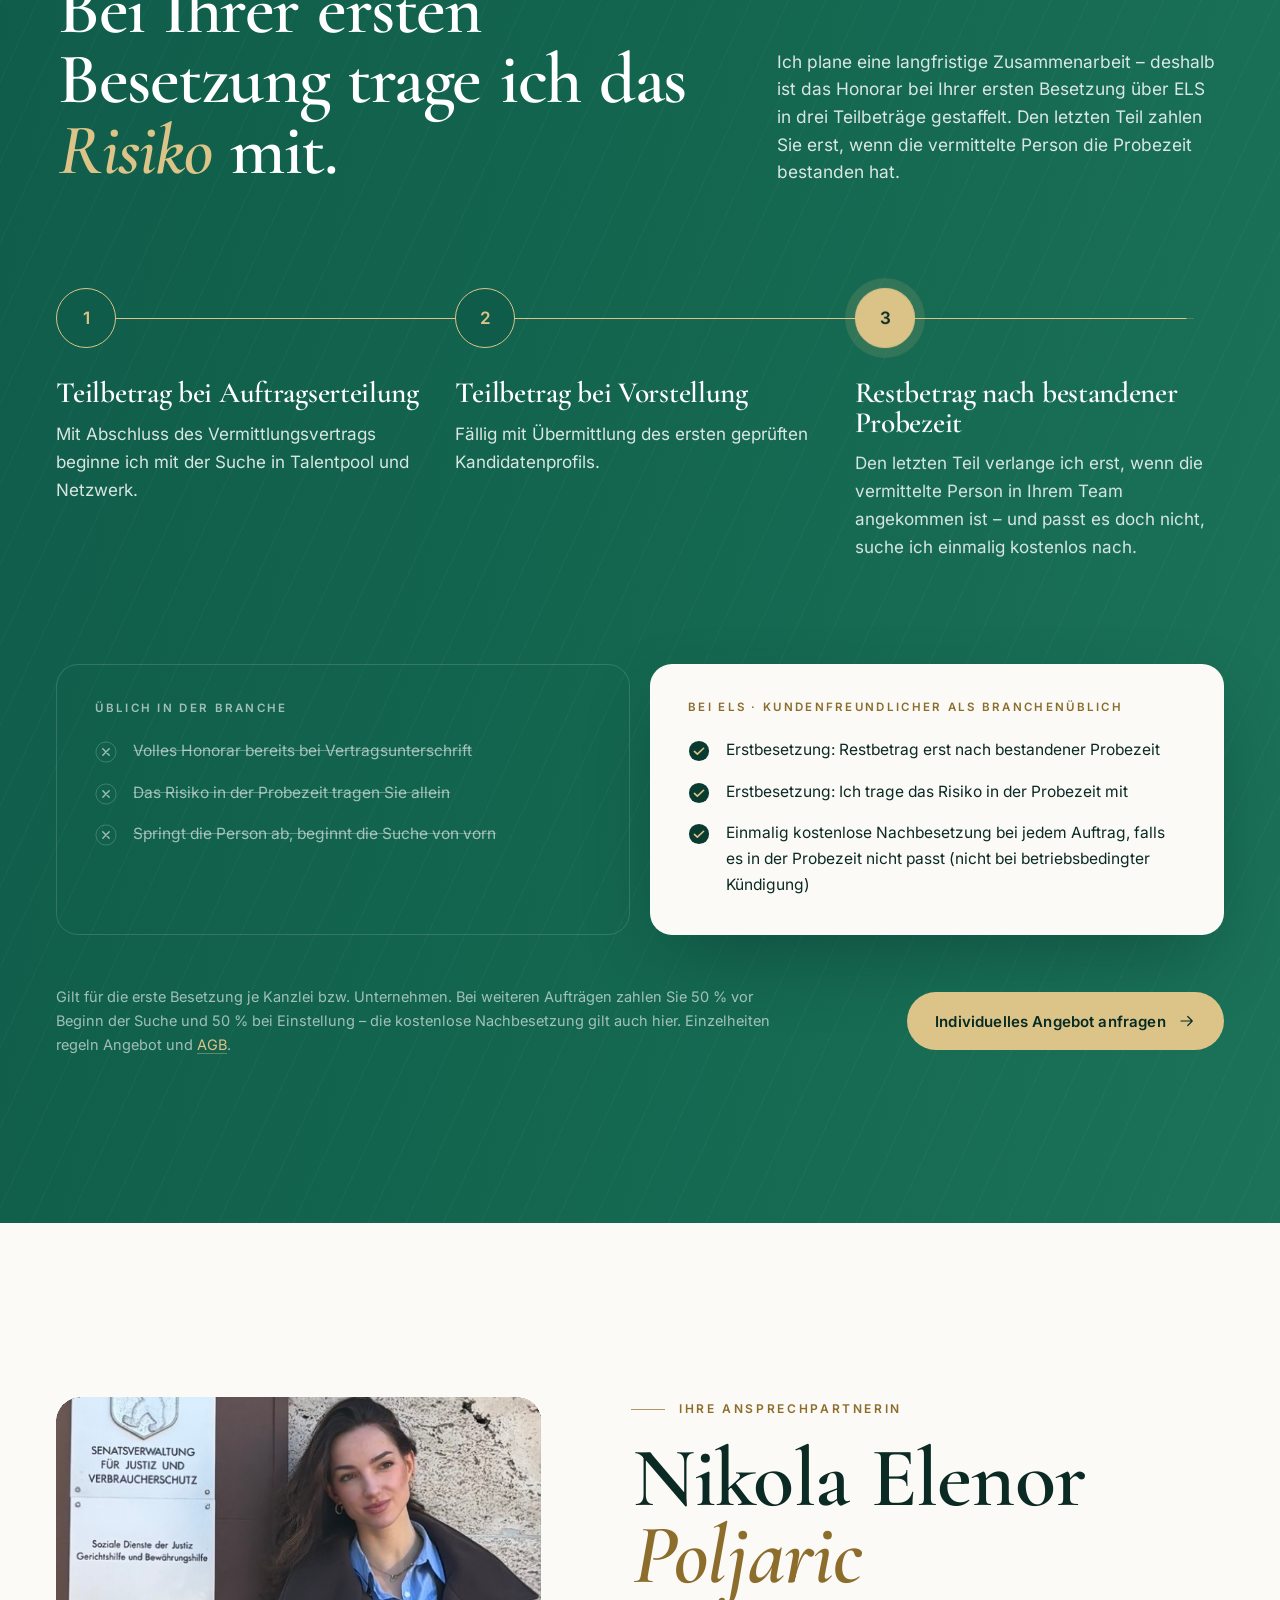
==== commit b0eda180: "Neues Porträtfoto vor der Senatsverwaltung für Justiz und Verbraucherschutz Co-Authored-By: Claude O" ====
--- a/index.html
+++ b/index.html
@@ -577,7 +577,7 @@
   <div class="wrap about-grid">
     <figure class="portrait" style="margin:0">
       <div class="mono" aria-hidden="true"><div>NEP<small>Elenor Legal Search</small></div></div>
-      <img src="assets/v2/nikola-portrait.jpg" alt="Nikola Elenor Poljaric, Diplomjuristin, Inhaberin von ELS – Elenor Legal Search" width="800" height="1000" loading="lazy" decoding="async" onerror="this.remove()">
+      <img src="assets/v2/nikola-portrait.jpg" style="object-position:0% 0%" alt="Nikola Elenor Poljaric, Diplomjuristin, Inhaberin von ELS – Elenor Legal Search" width="800" height="1000" loading="lazy" decoding="async" onerror="this.remove()">
       <figcaption><span>Nikola Elenor Poljaric</span><b>Berlin</b></figcaption>
     </figure>
     <div>
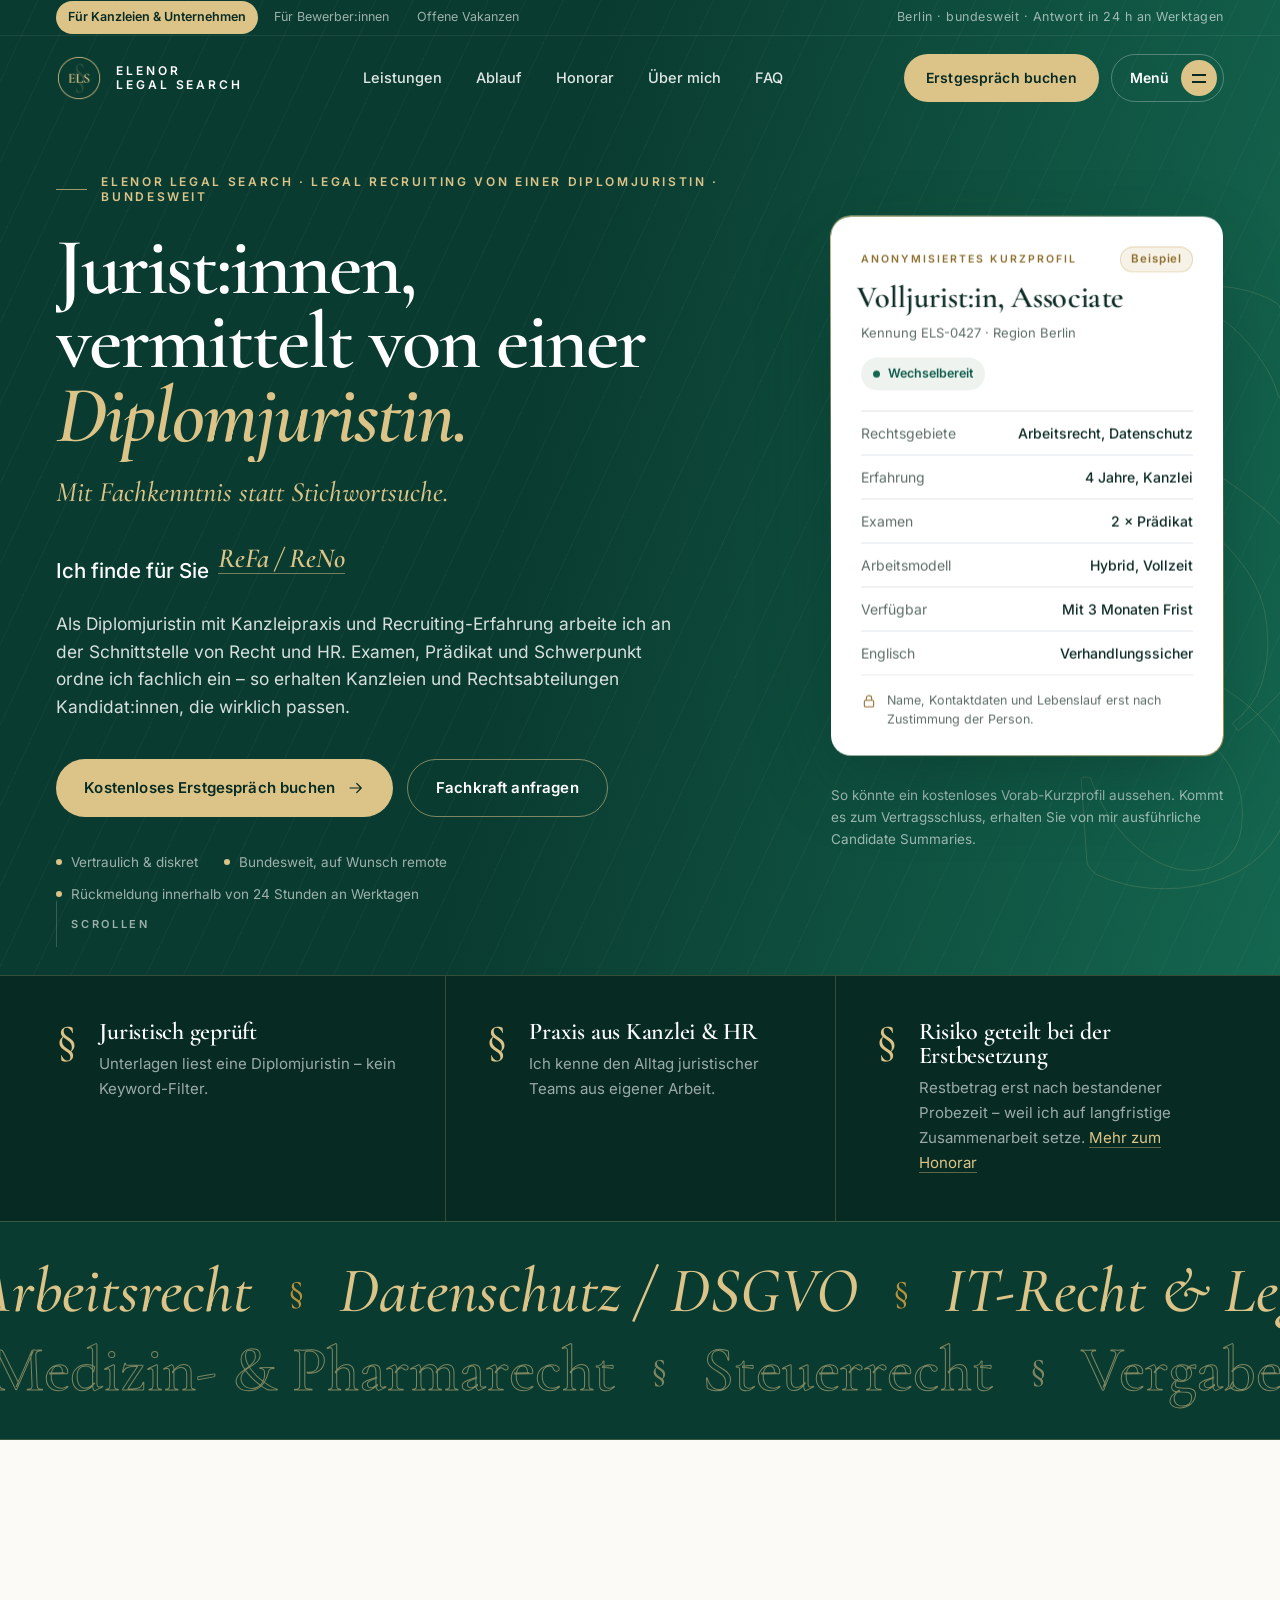
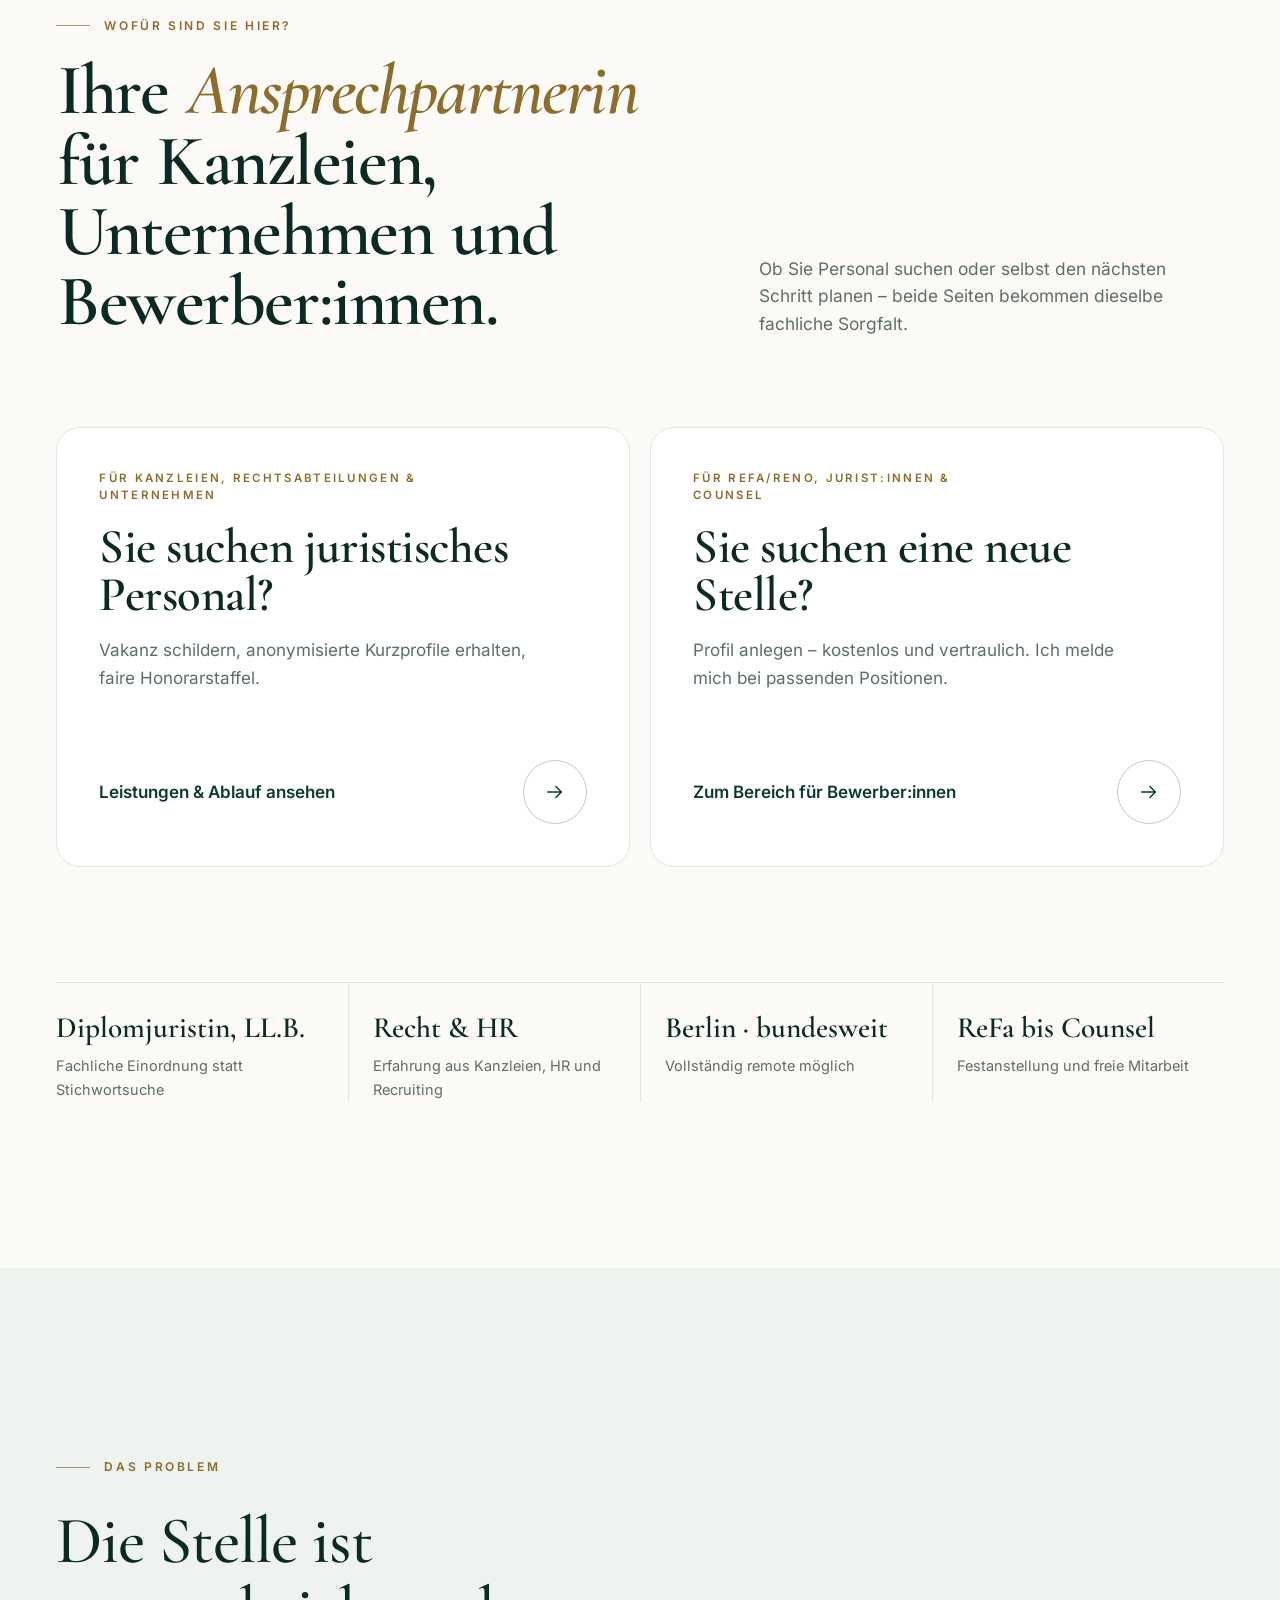
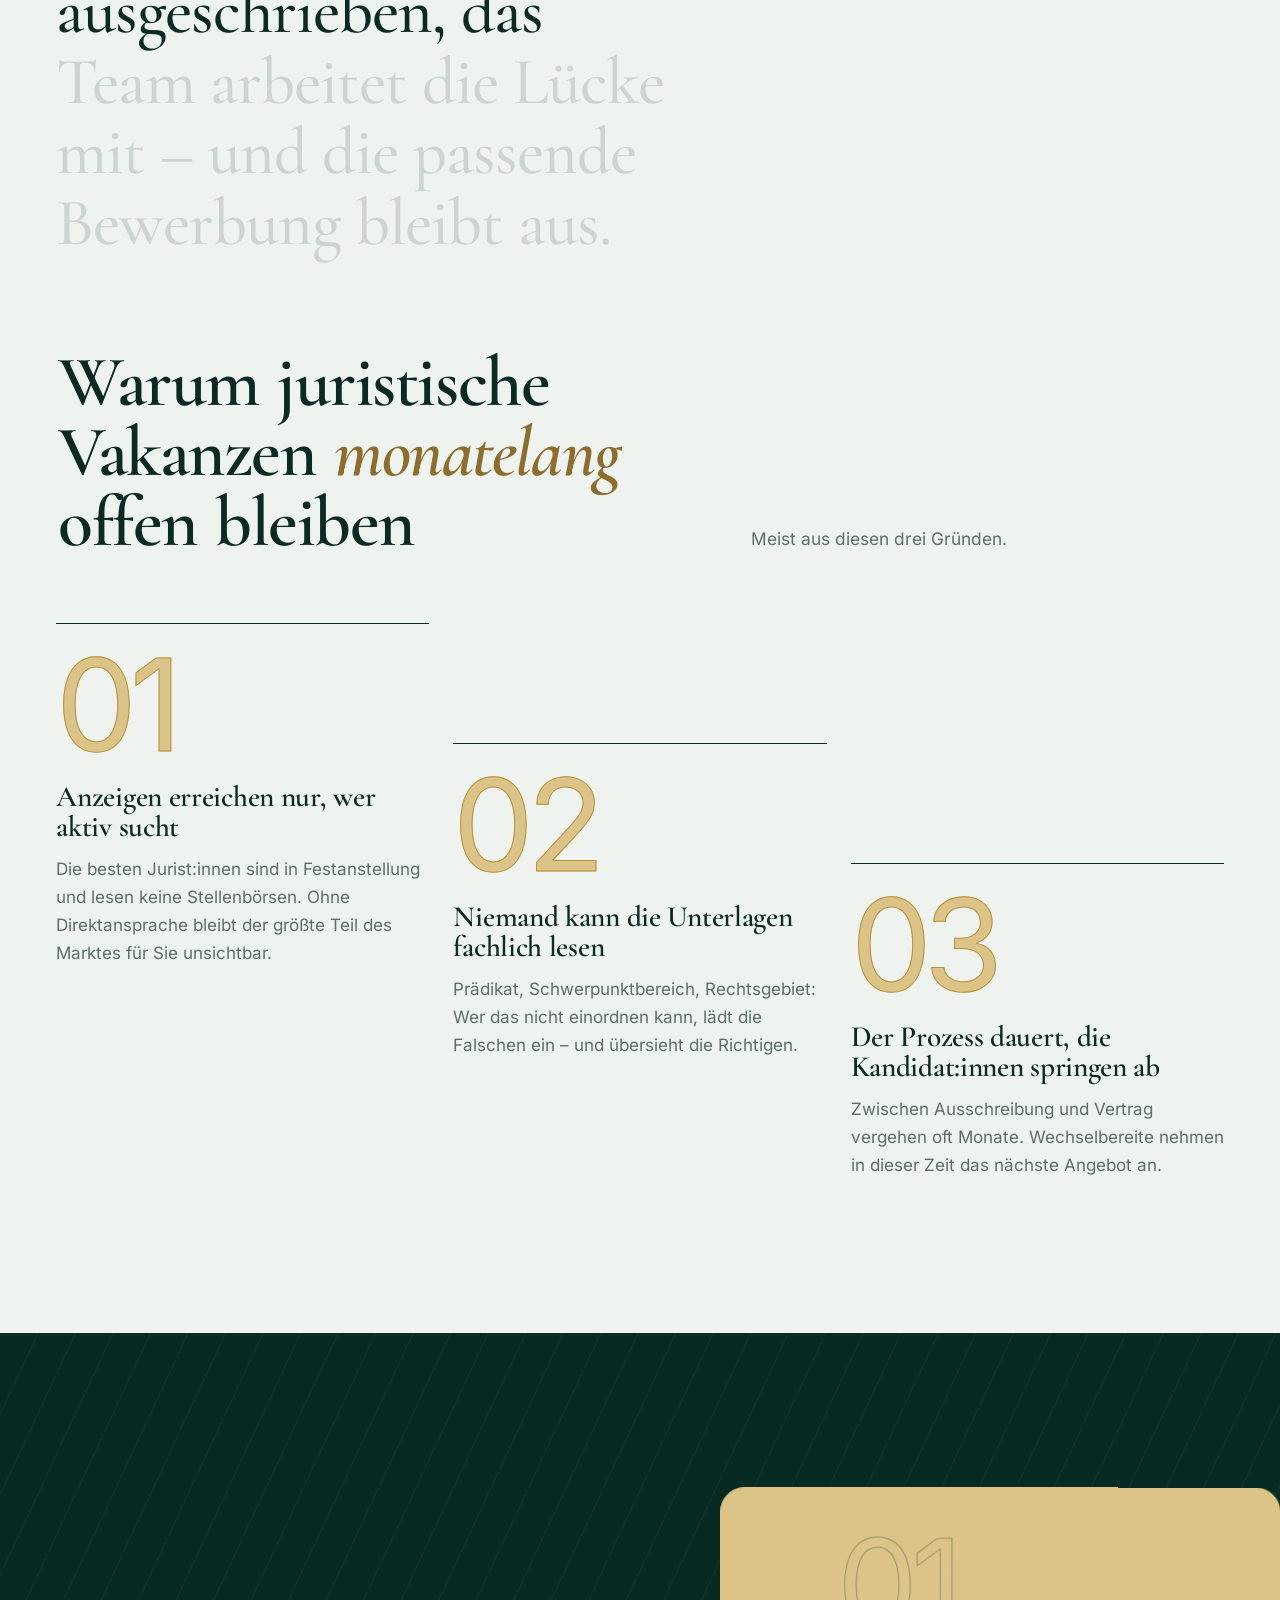
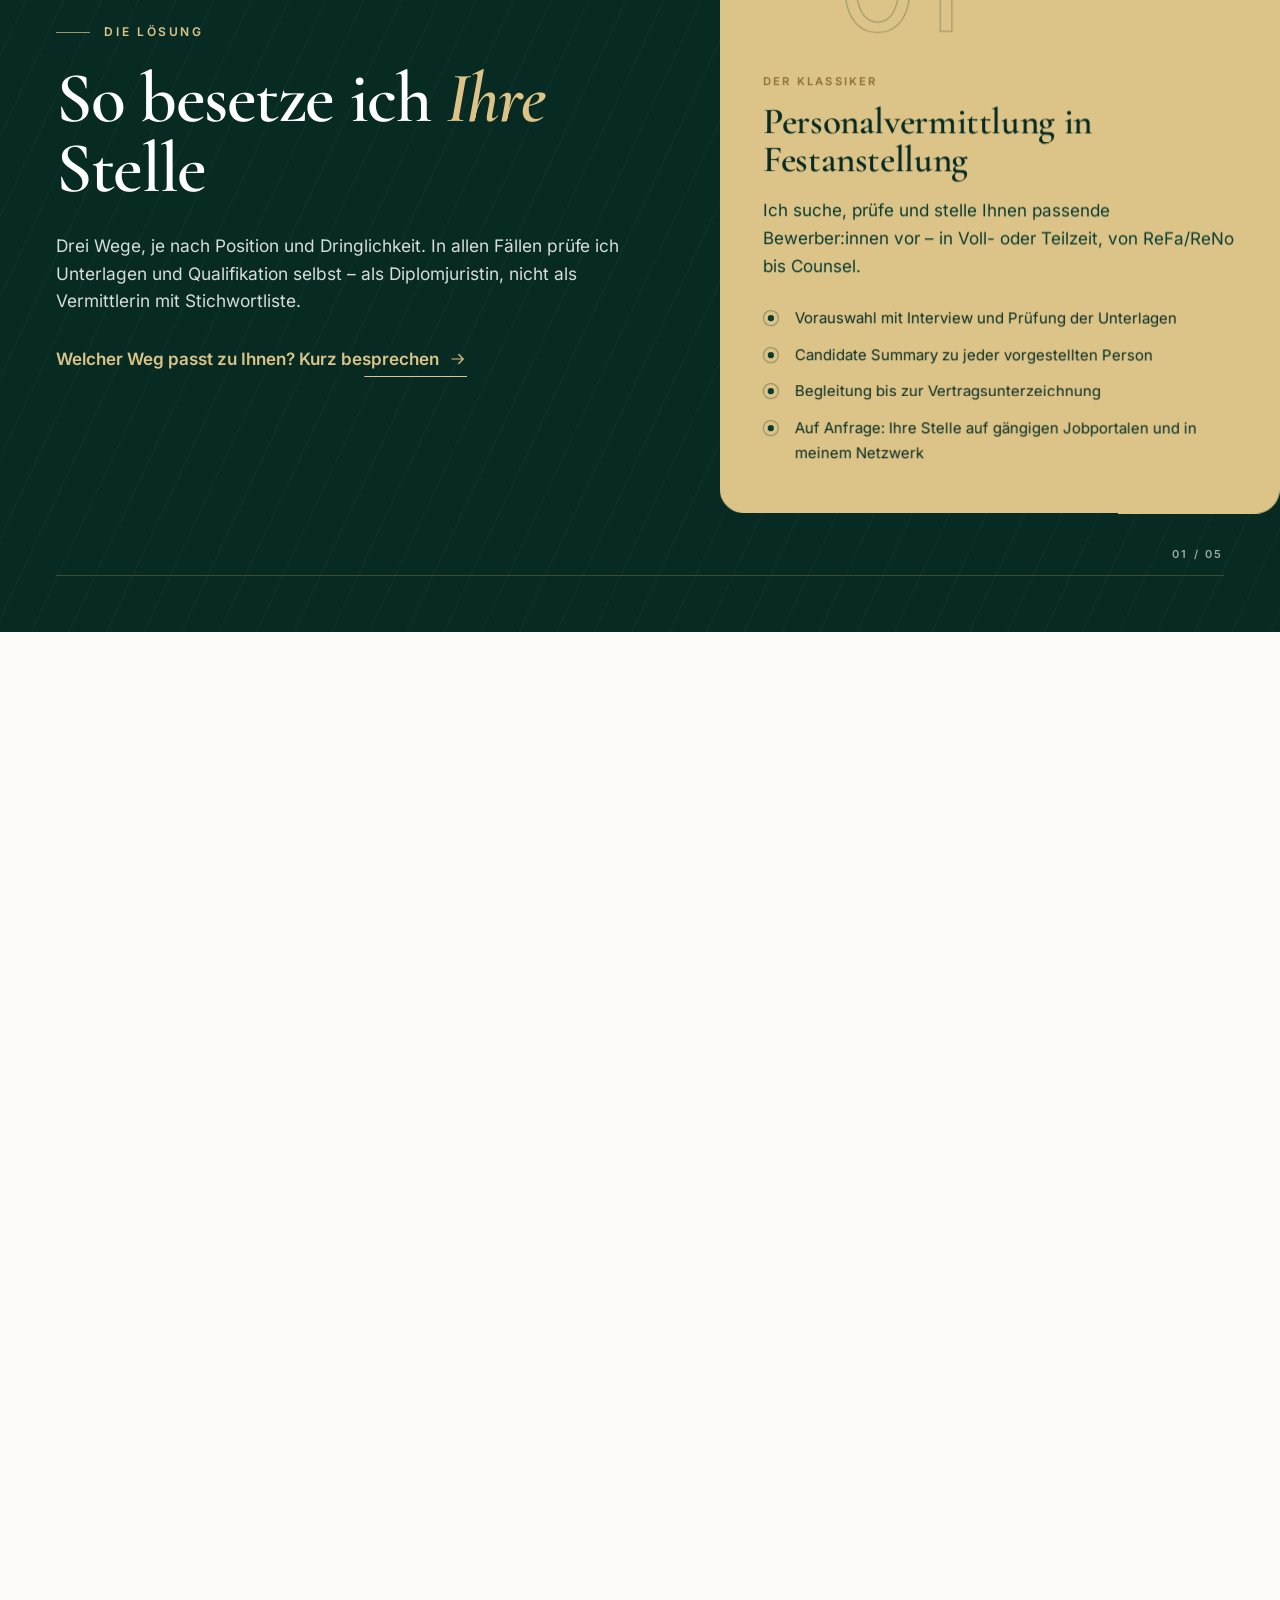
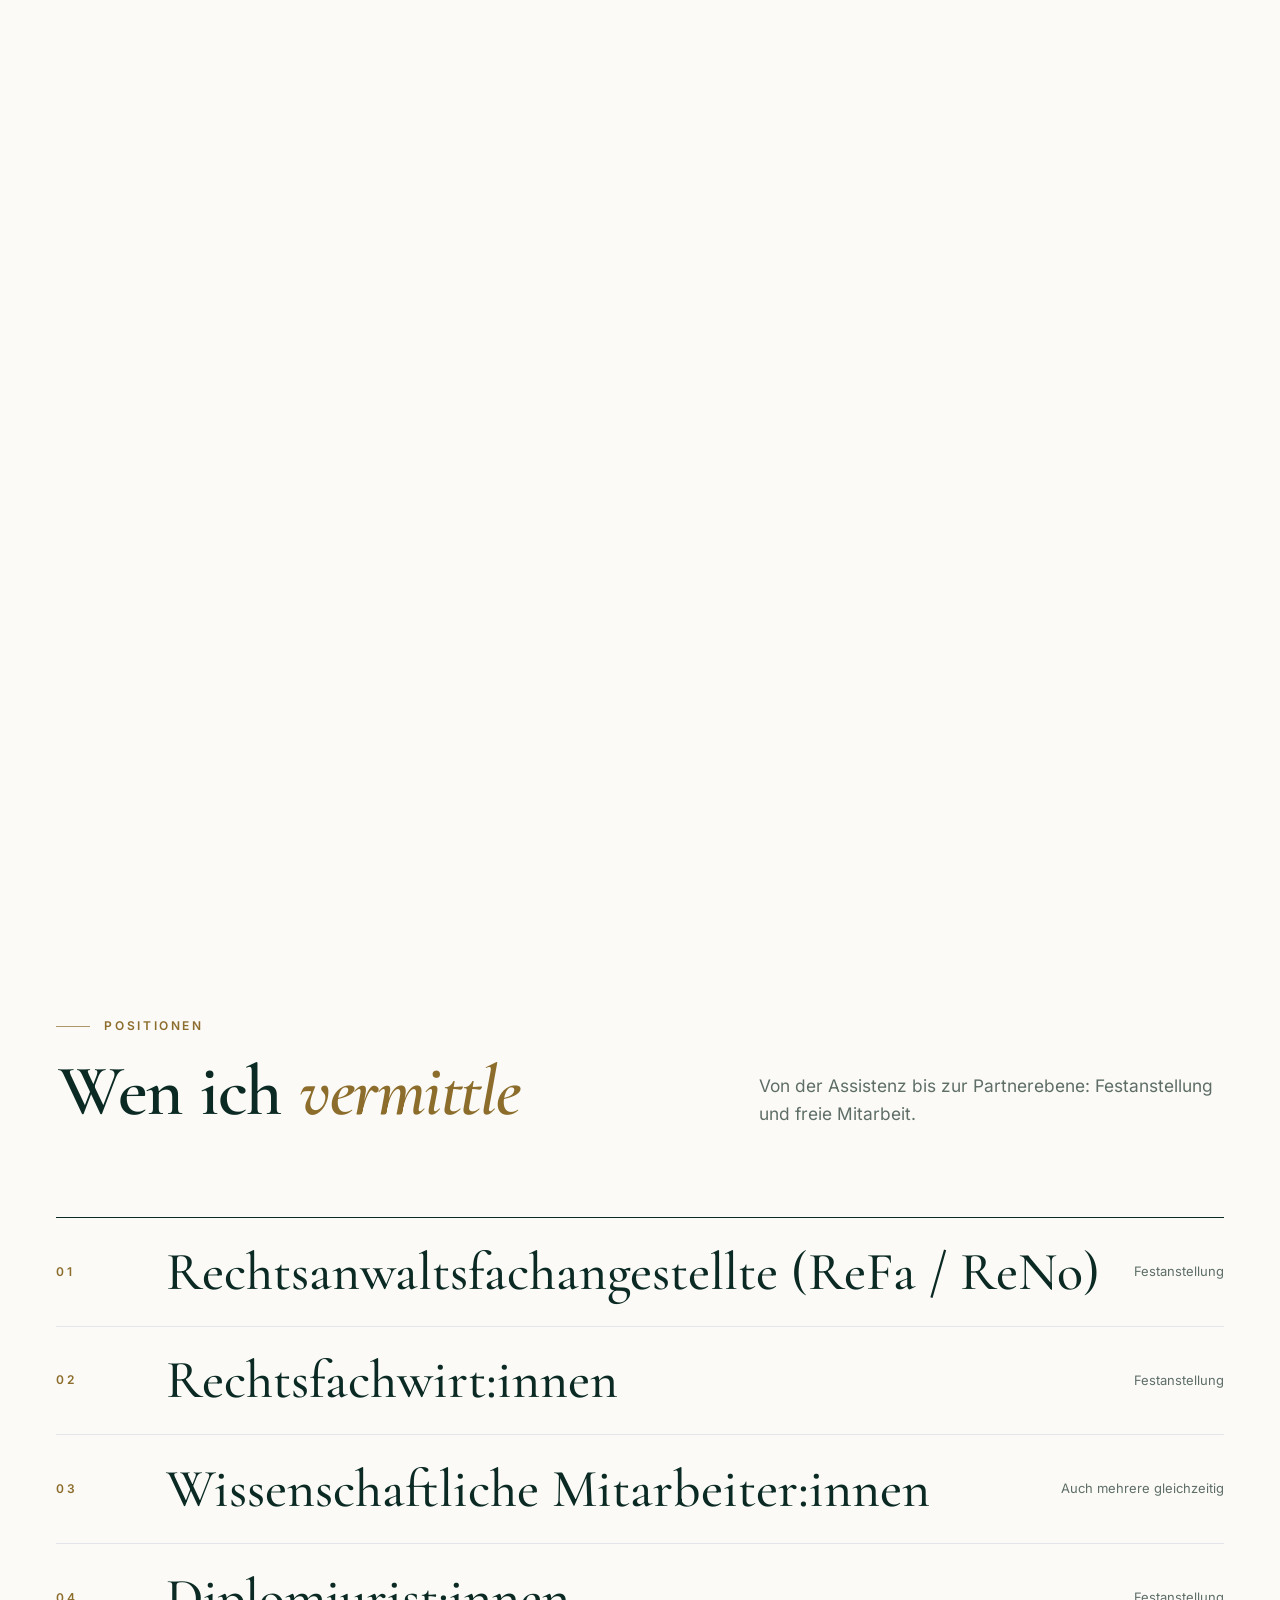
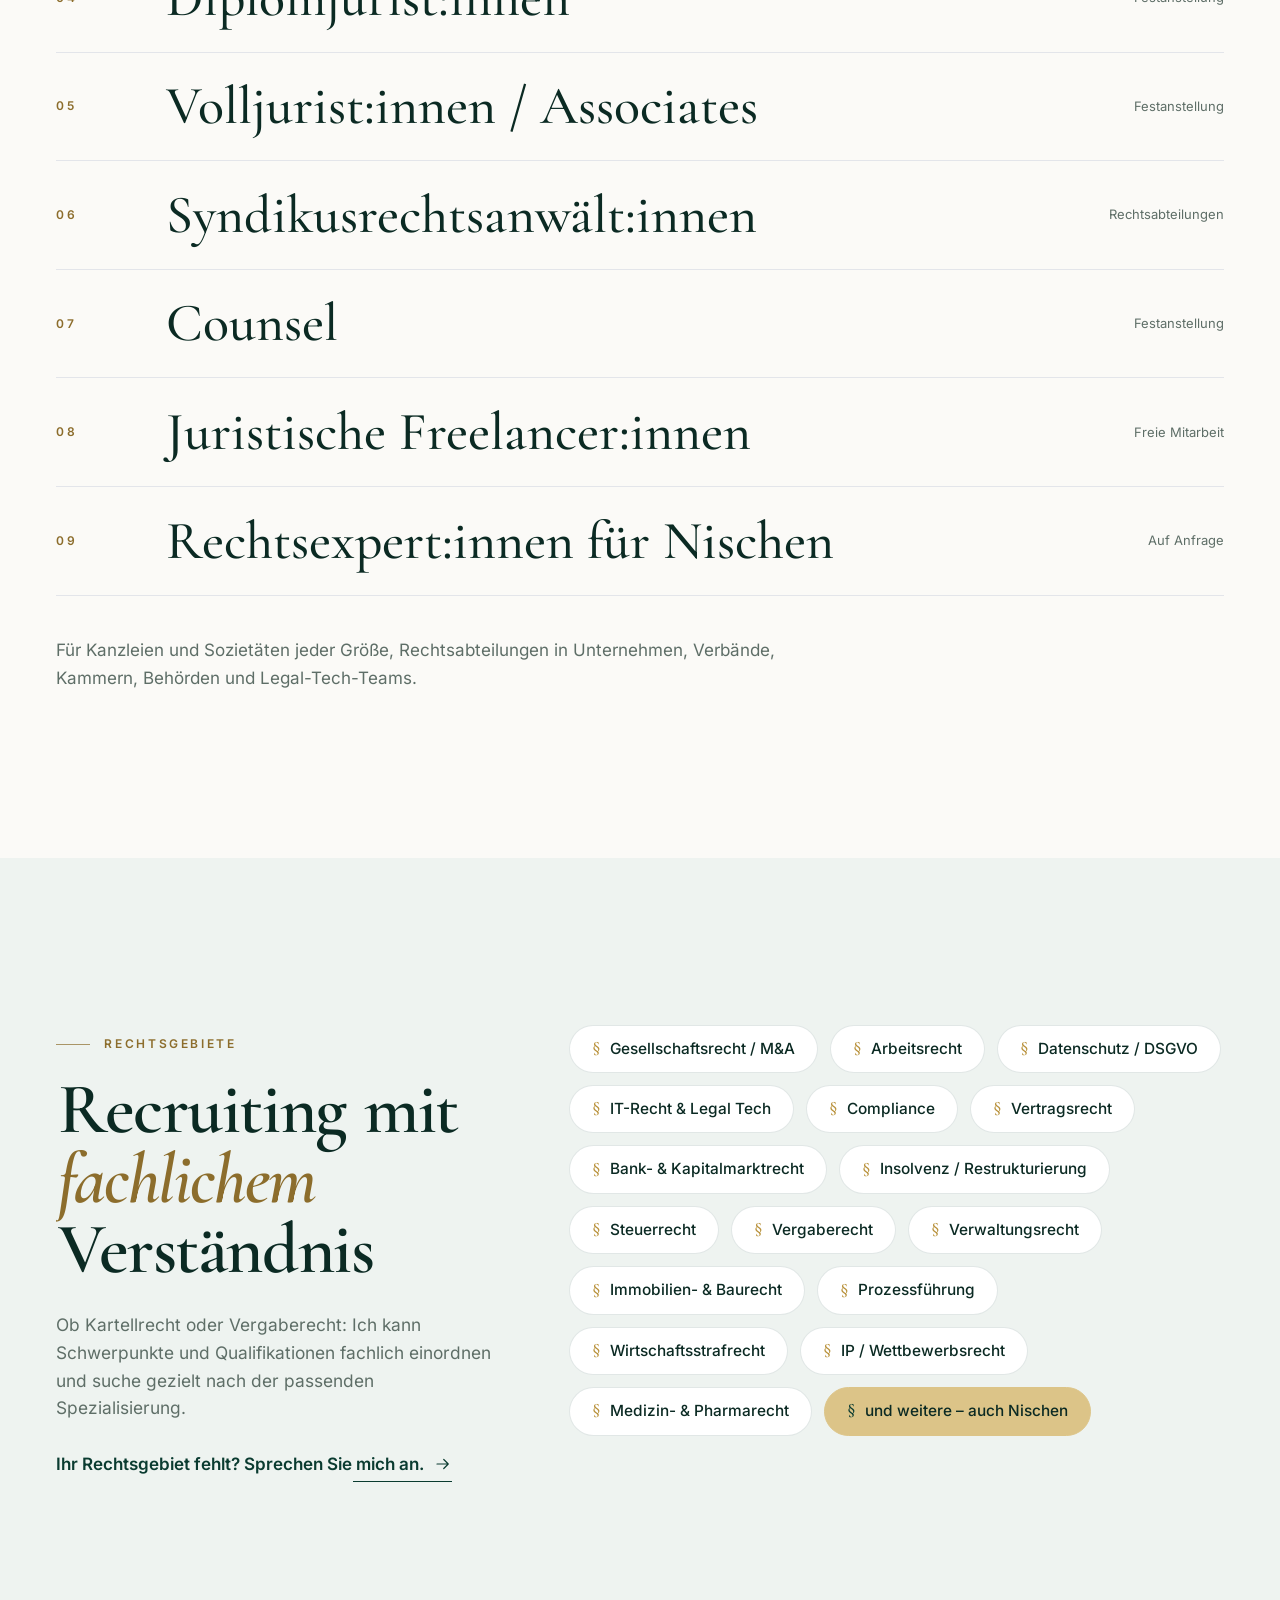
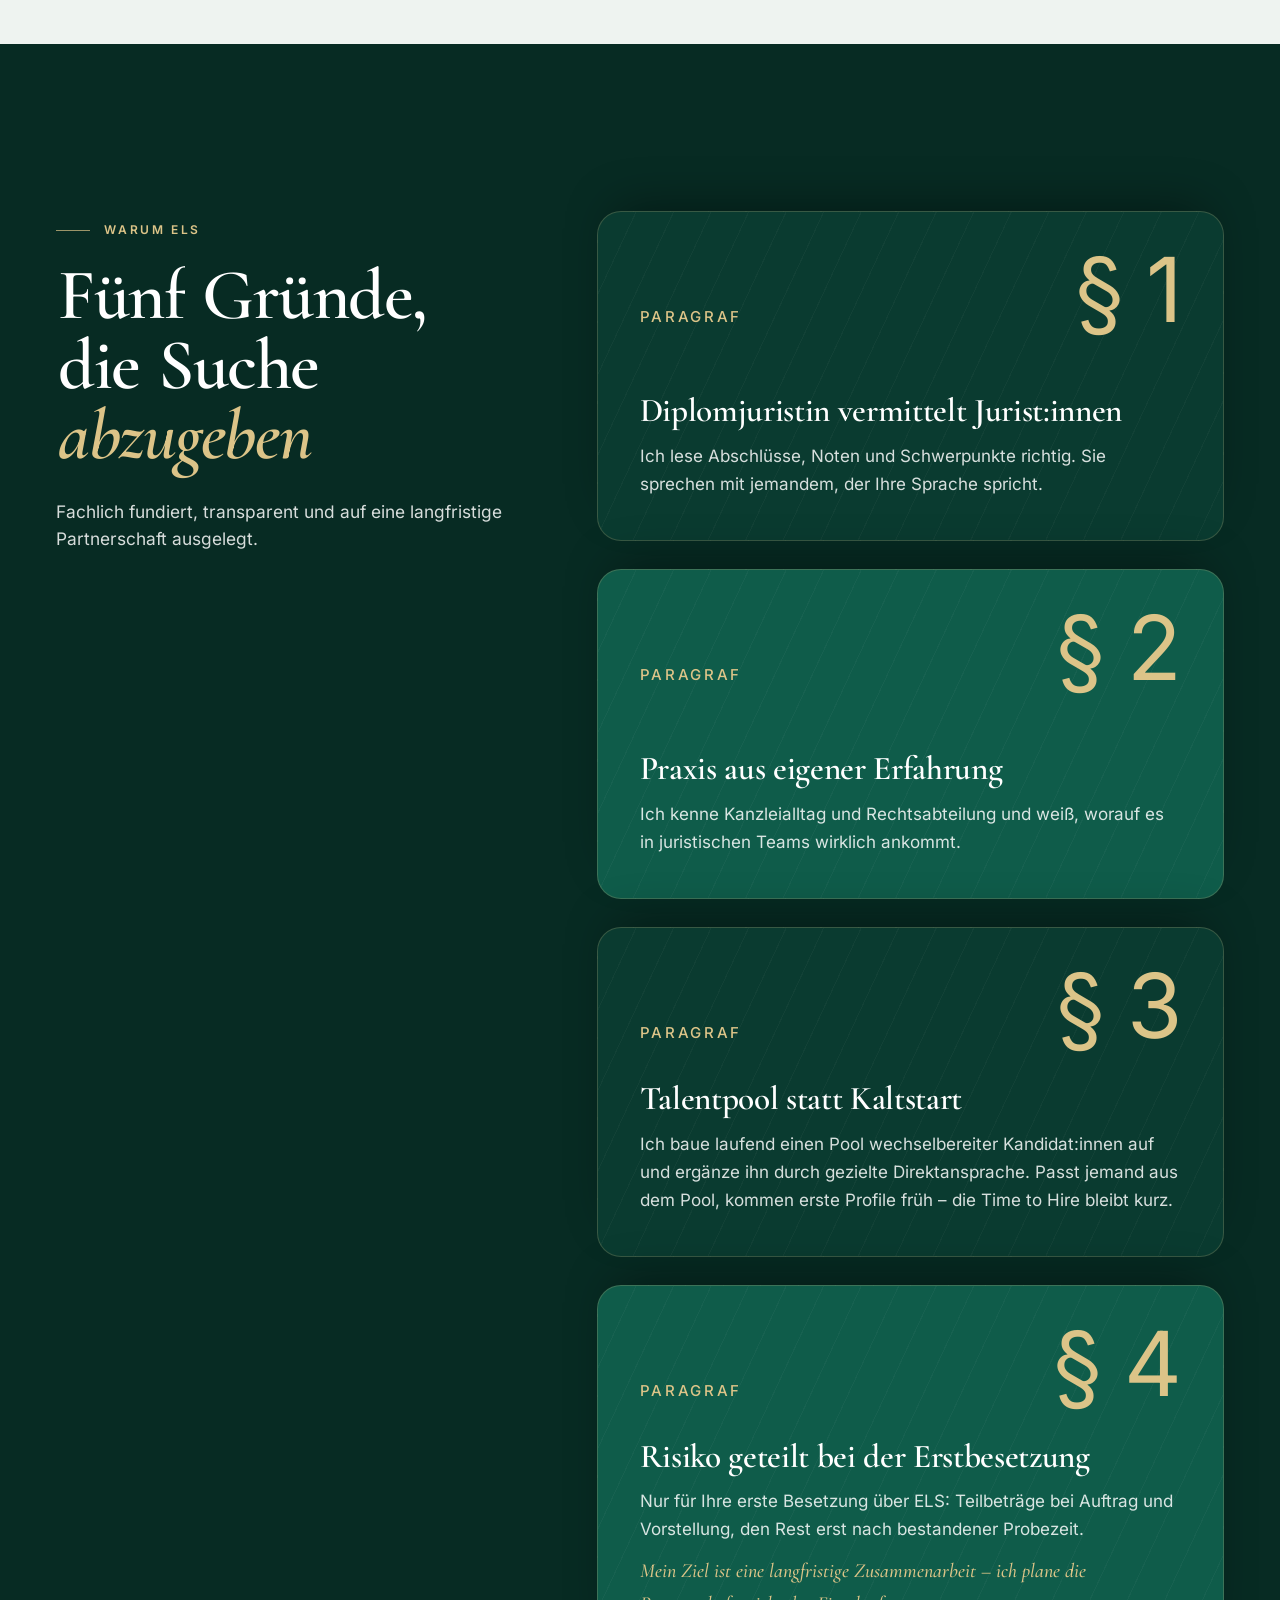
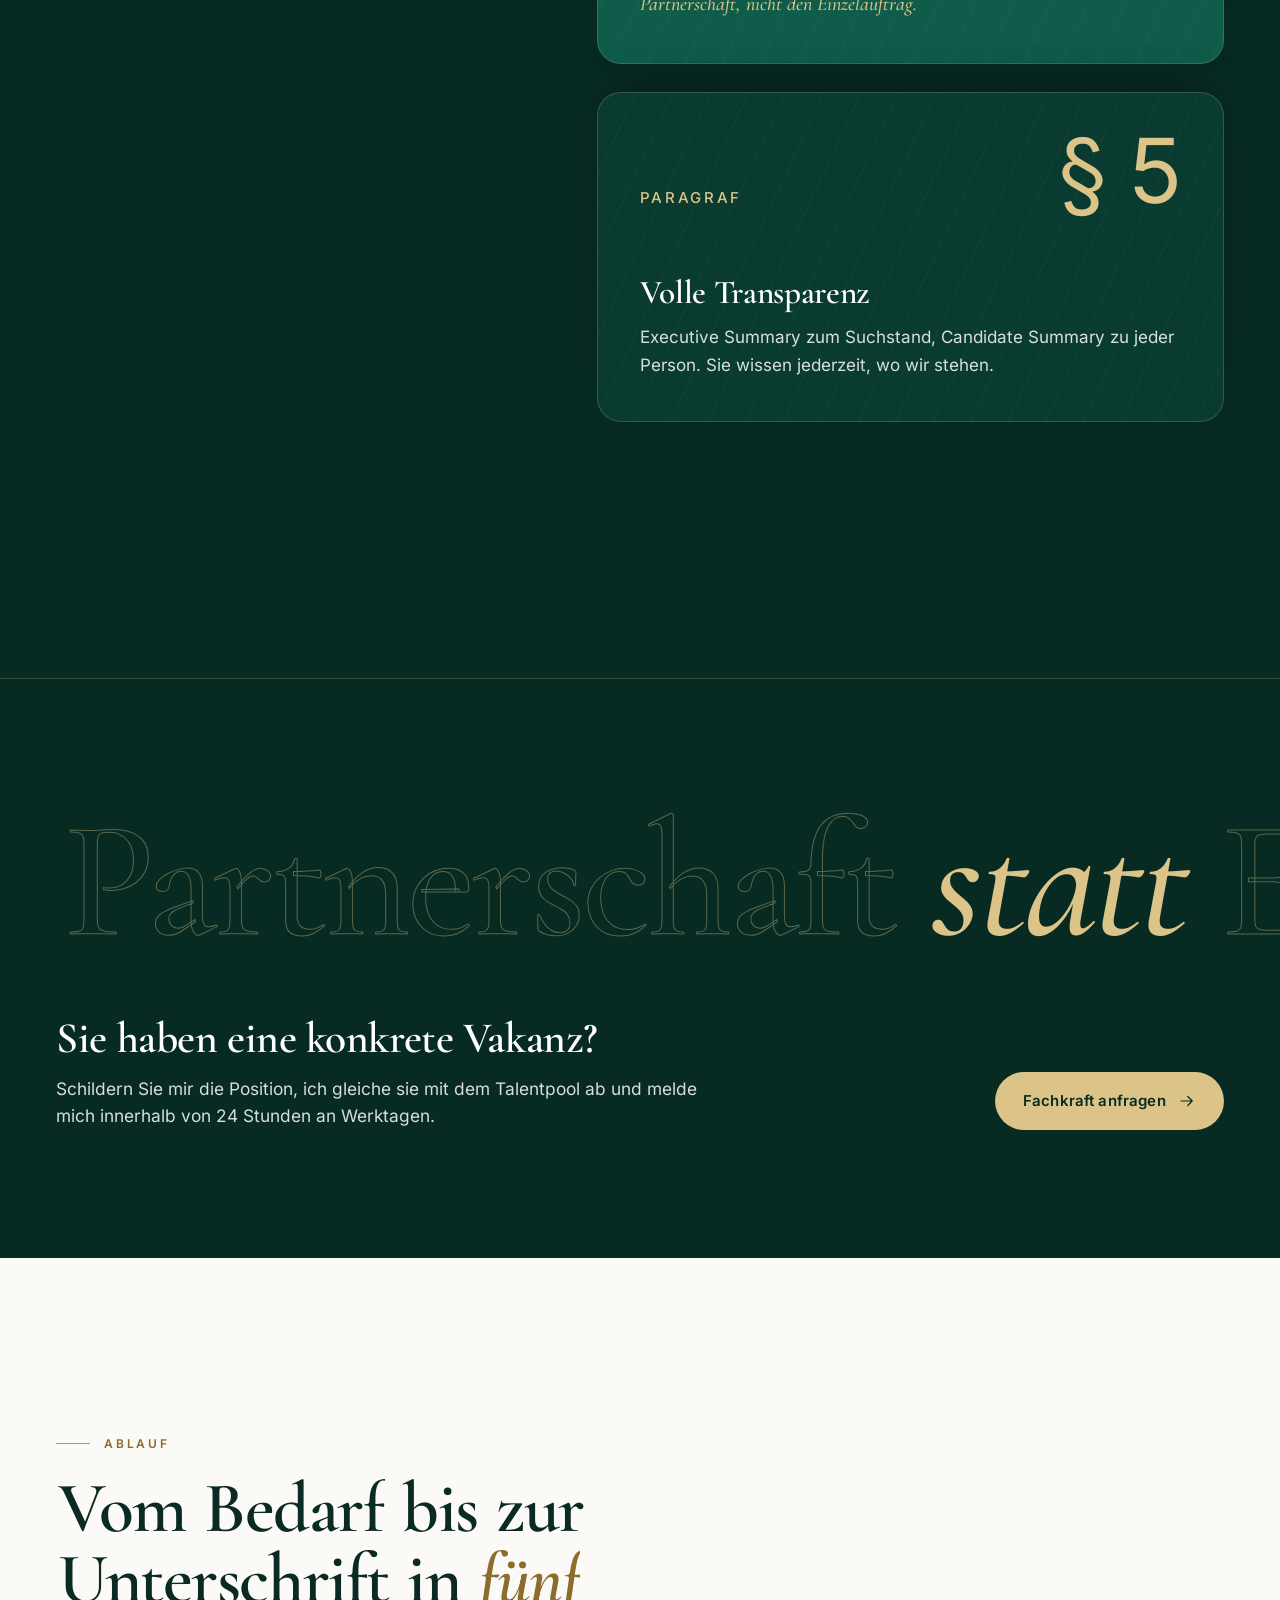
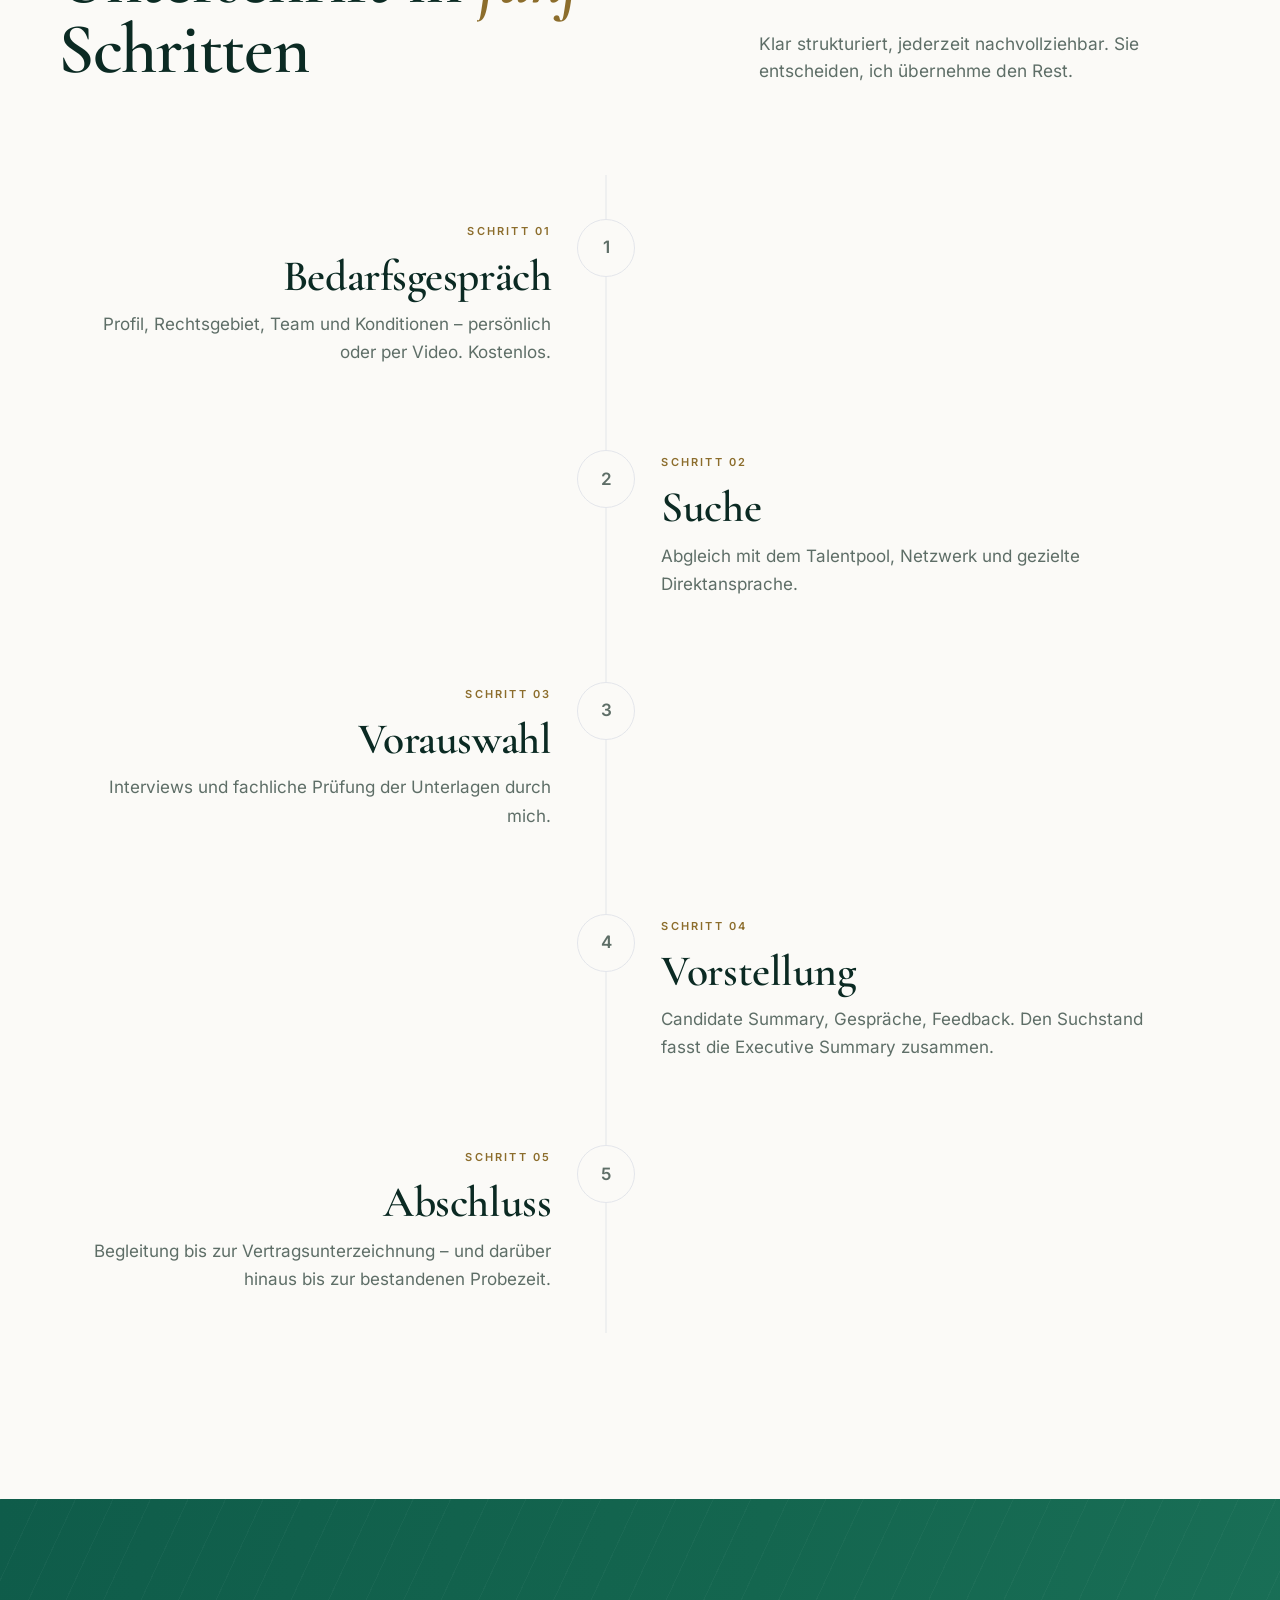
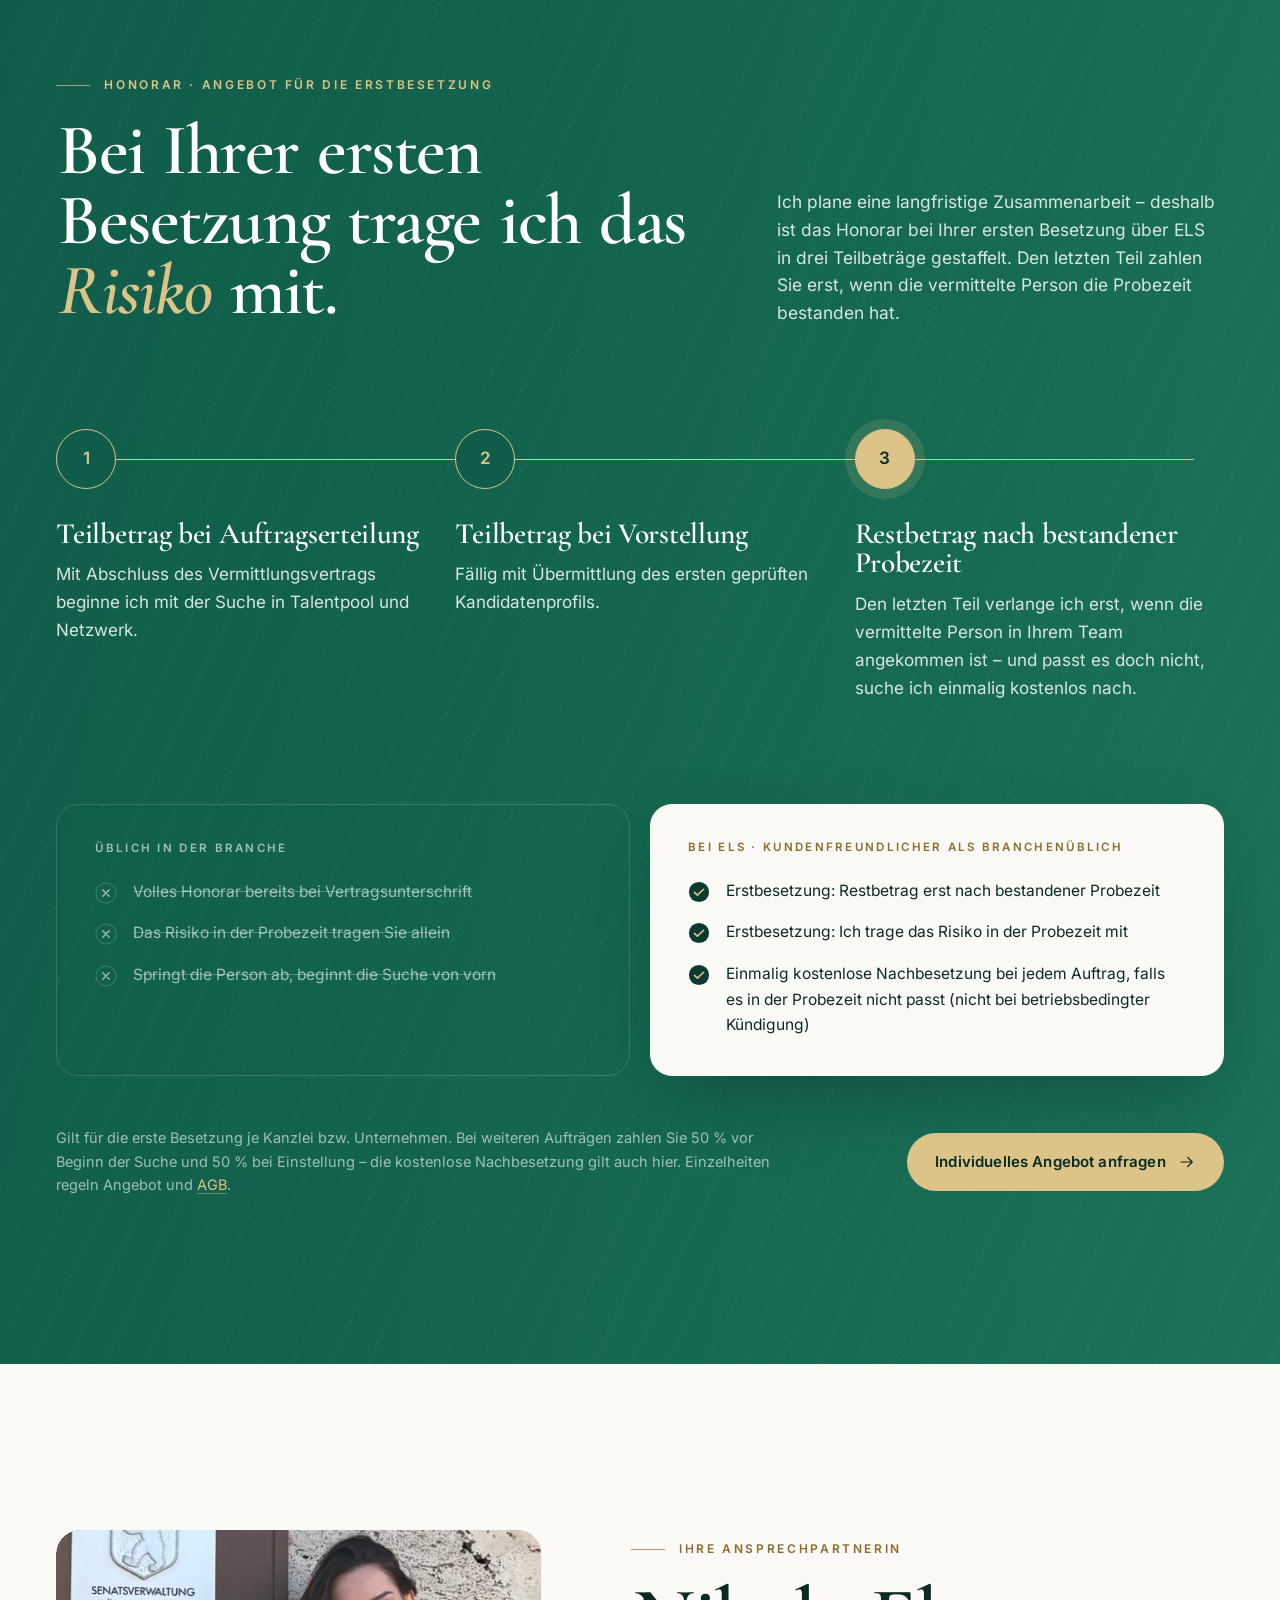
==== commit e751ca92: "Startseite: Überschrift „Ihre Ansprechpartnerin für Kanzleien, Unternehmen und Bewerber:innen“ Co-Au" ====
--- a/index.html
+++ b/index.html
@@ -376,7 +376,7 @@
 <section class="sec" data-theme="light" aria-labelledby="aud-title">
   <div class="wrap">
     <div class="sec-head">
-      <div><p class="eyebrow">Wofür sind Sie hier?</p><h2 class="h2 split" id="aud-title">Zwei Wege. <em class="gold">Ein</em> Anspruch.</h2></div>
+      <div><p class="eyebrow">Wofür sind Sie hier?</p><h2 class="h2 split" id="aud-title">Ihre <em class="gold">Ansprechpartnerin</em> für Kanzleien, Unternehmen und Bewerber:innen.</h2></div>
       <p class="lead rv">Ob Sie Personal suchen oder selbst den nächsten Schritt planen – beide Seiten bekommen dieselbe fachliche Sorgfalt.</p>
     </div>
     <div class="aud">
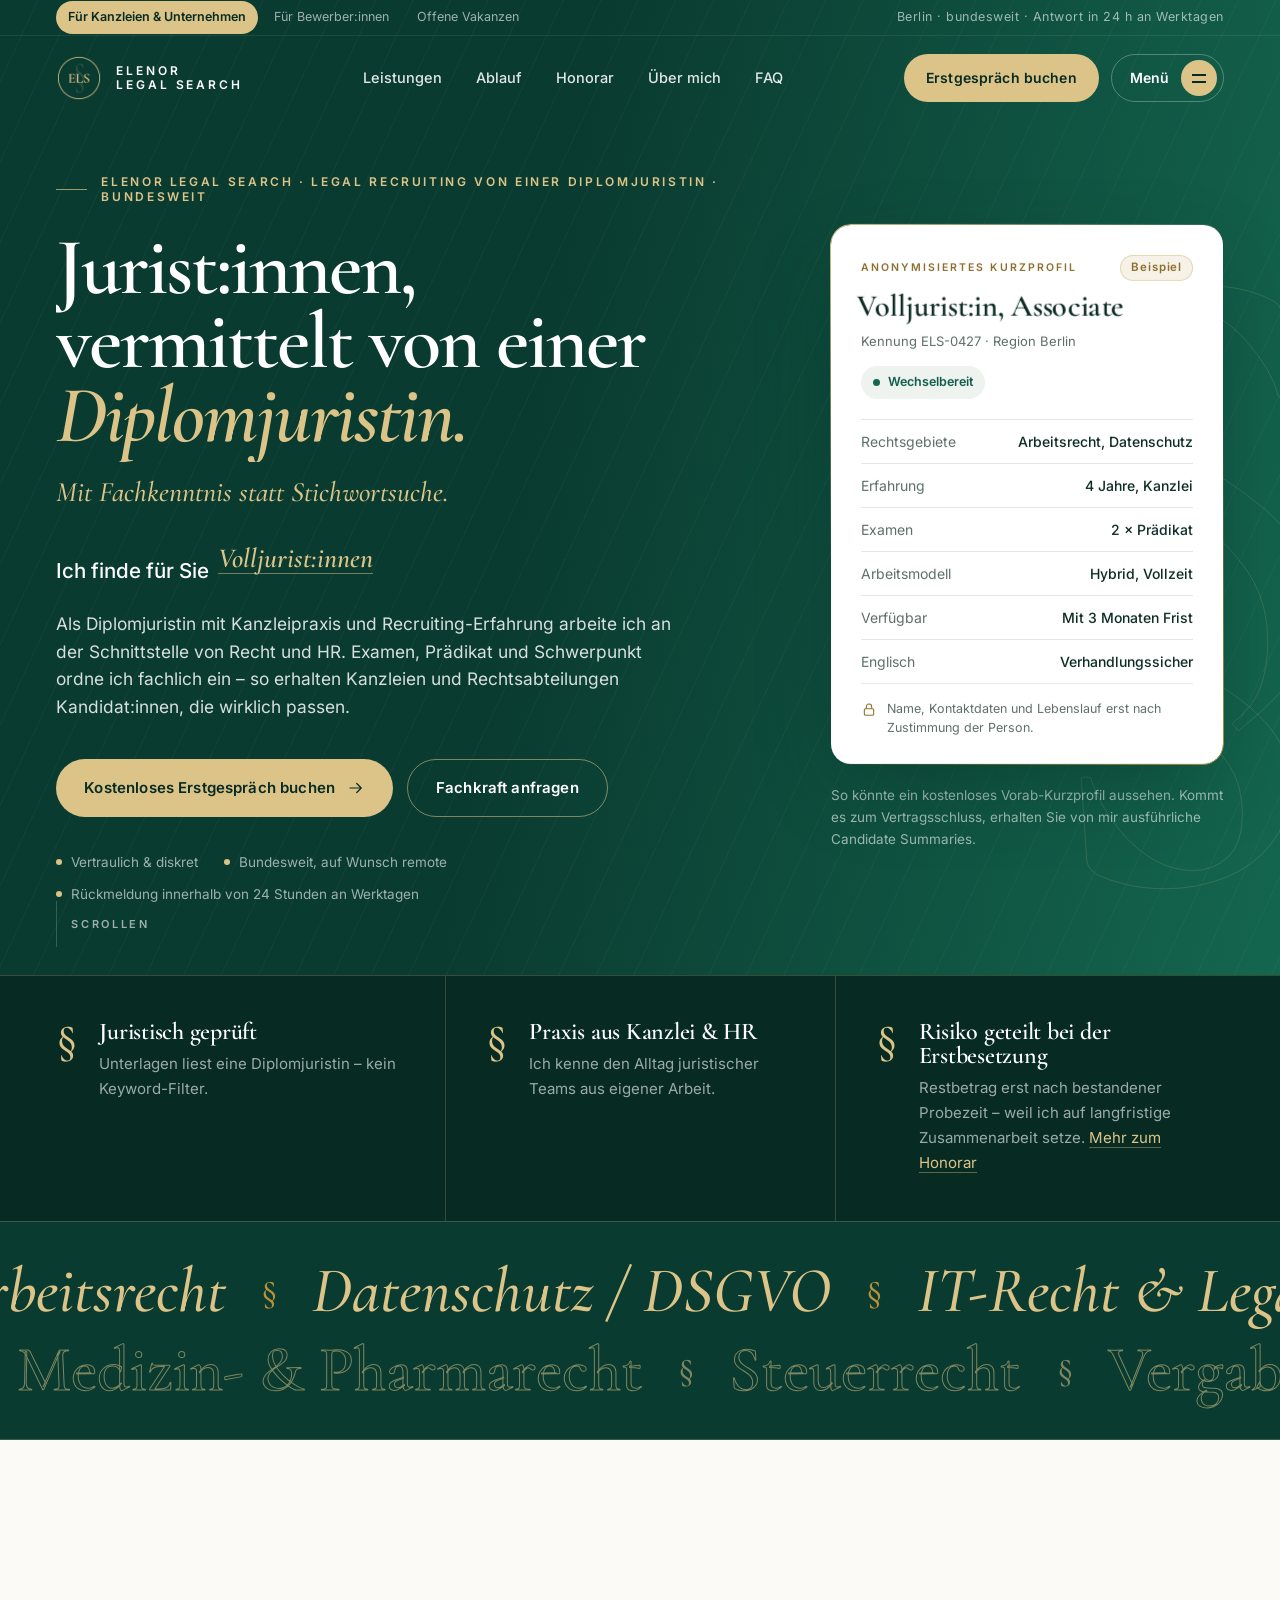
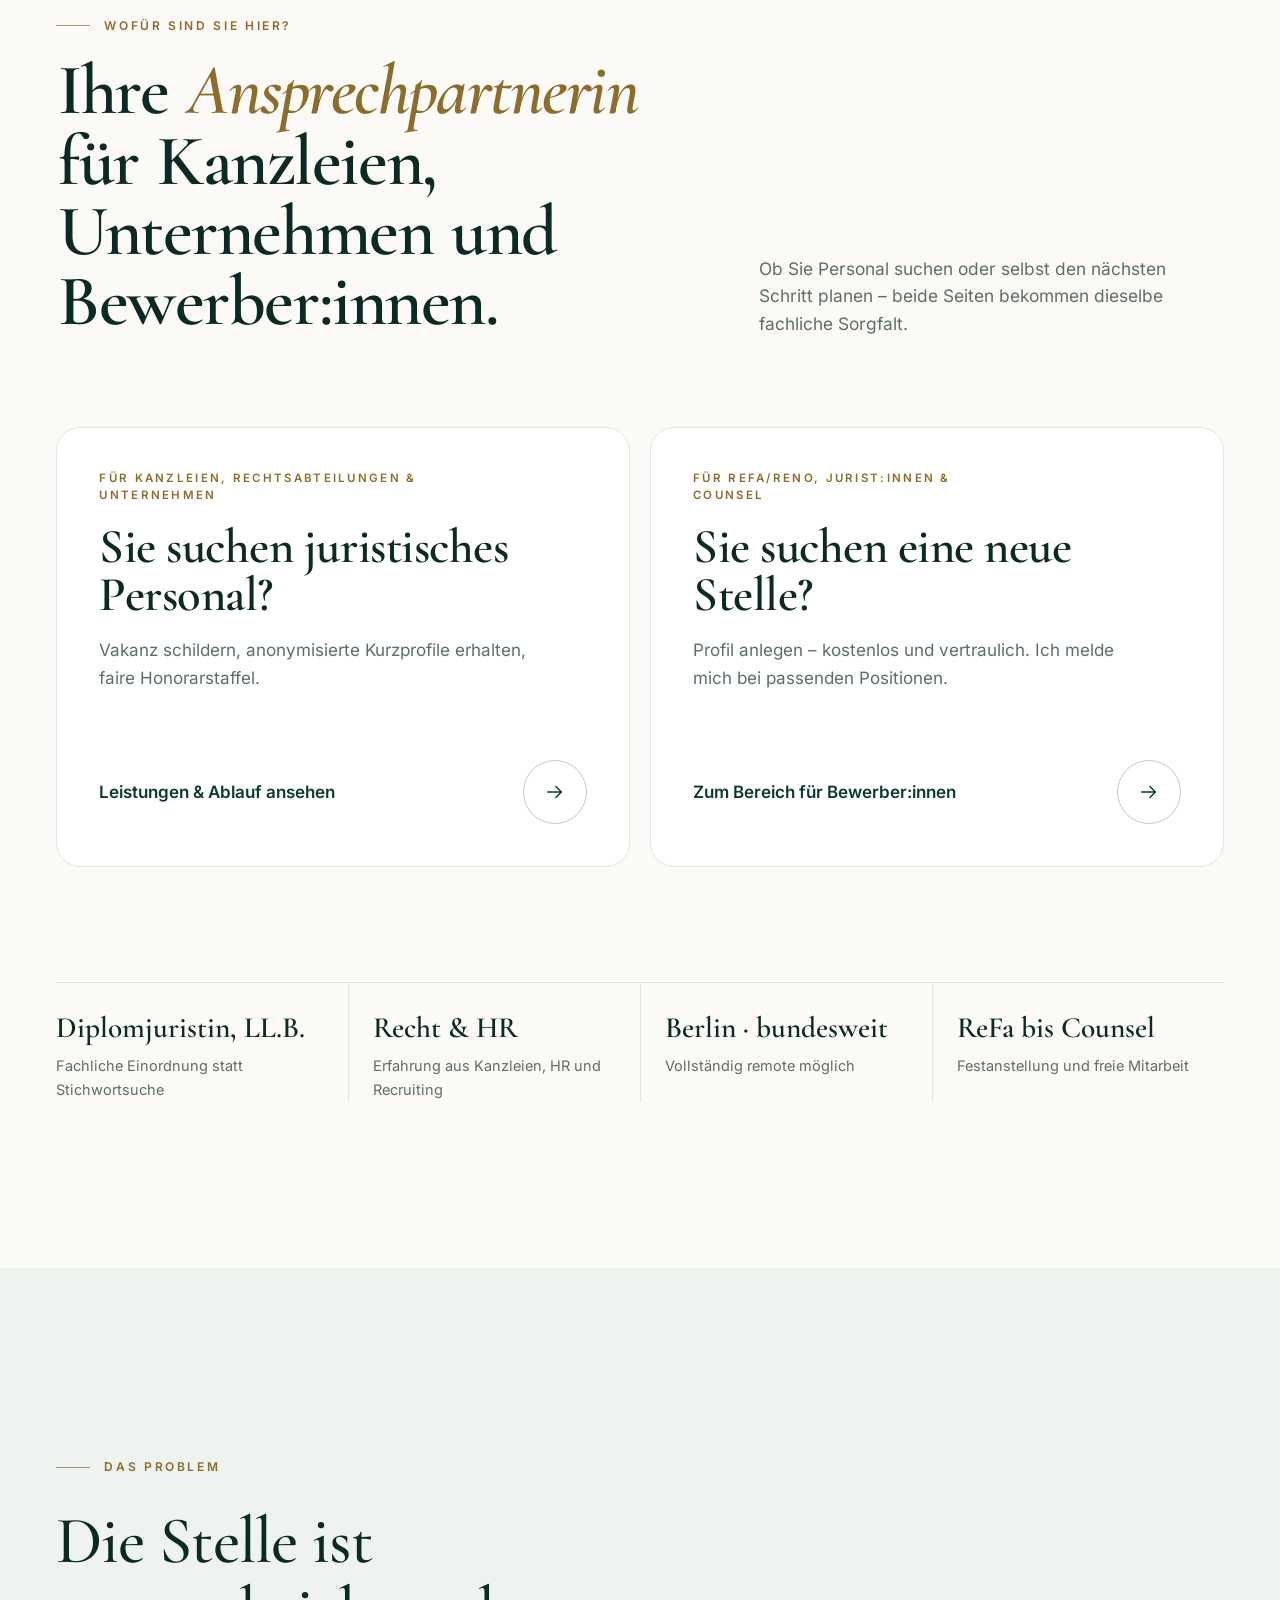
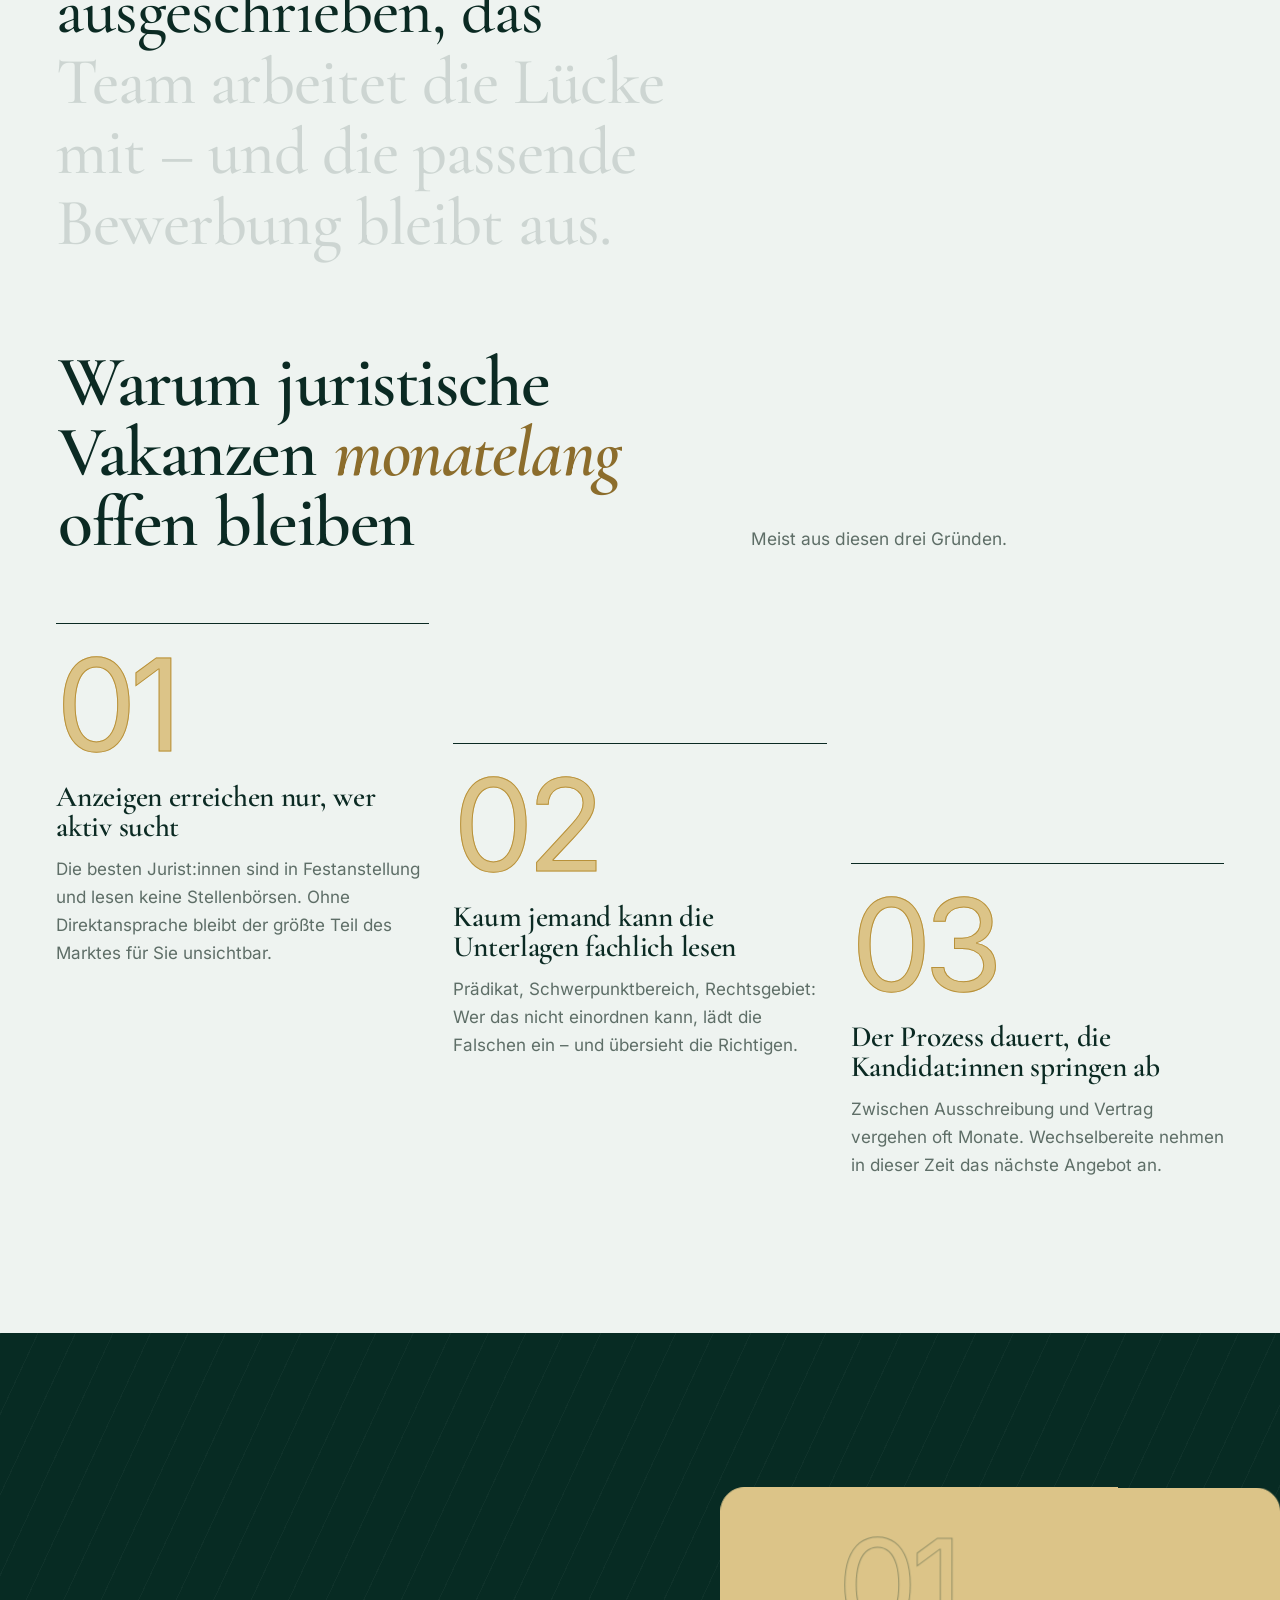
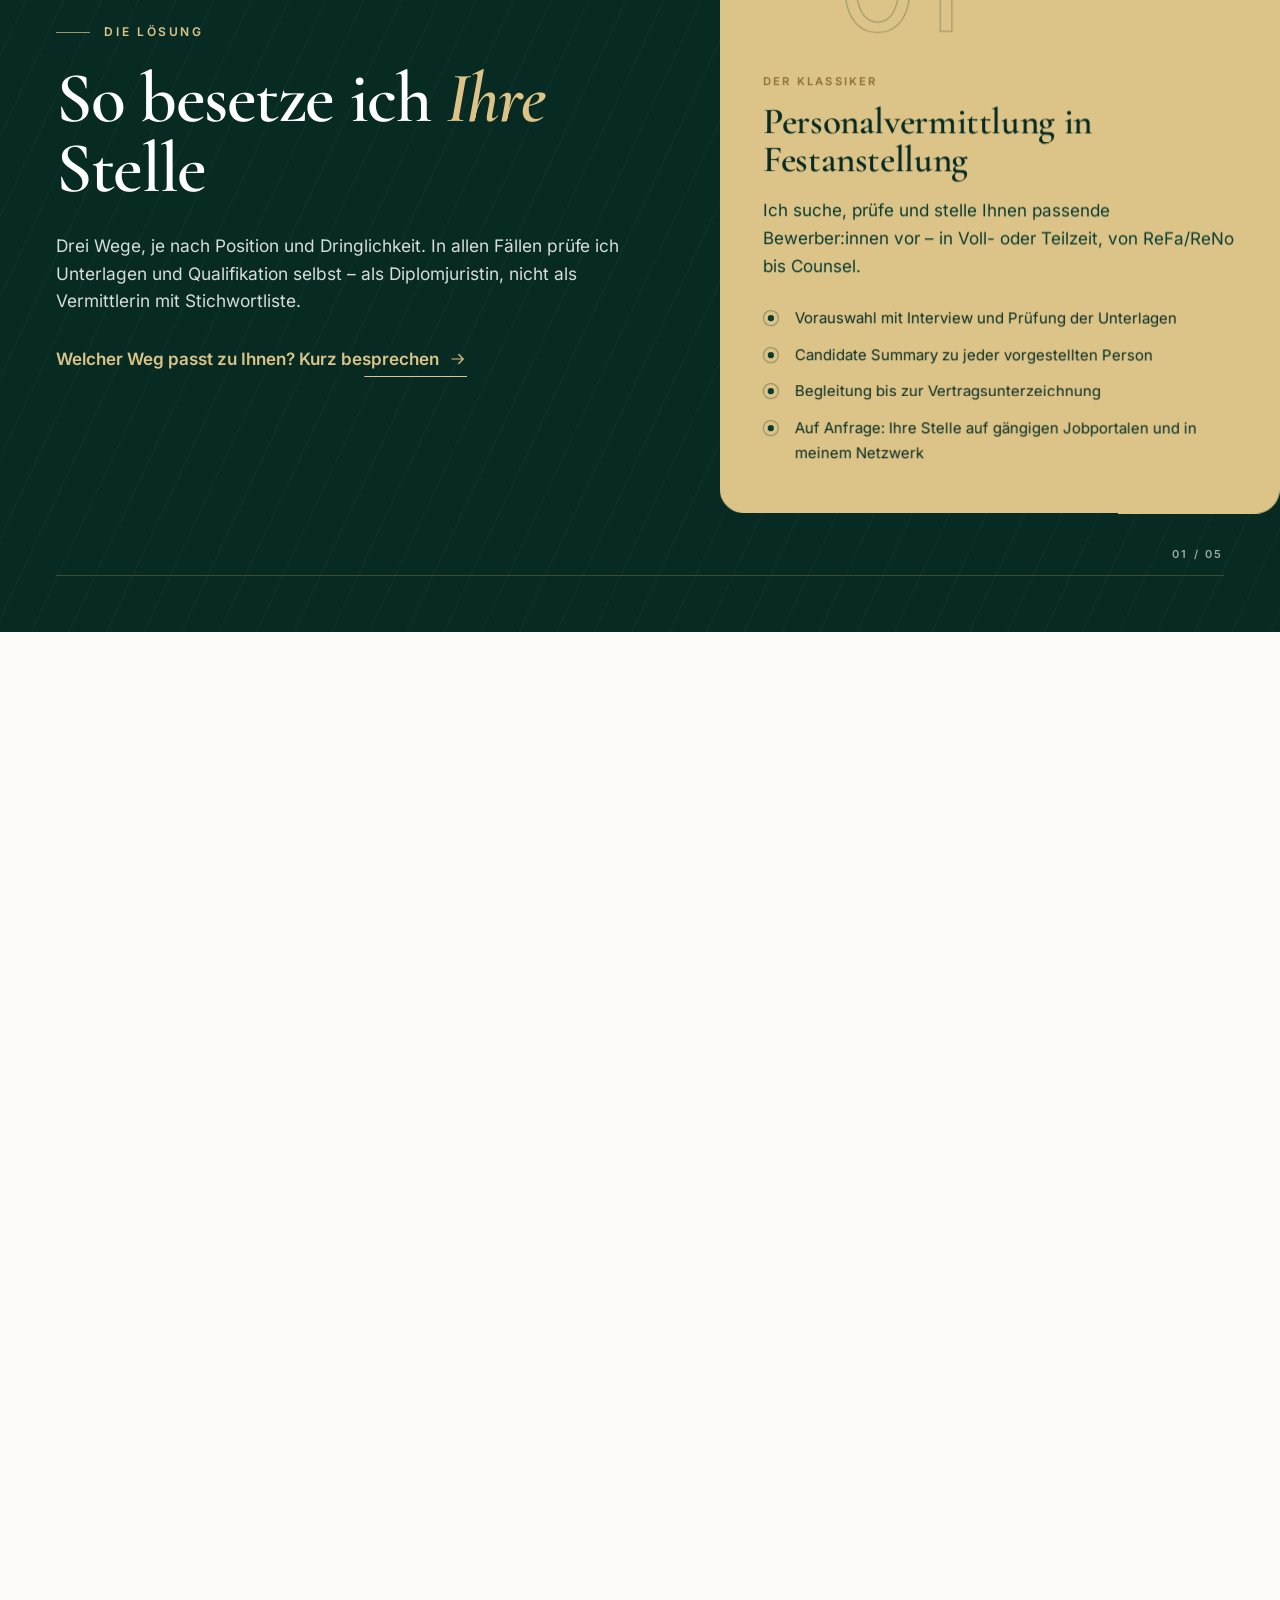
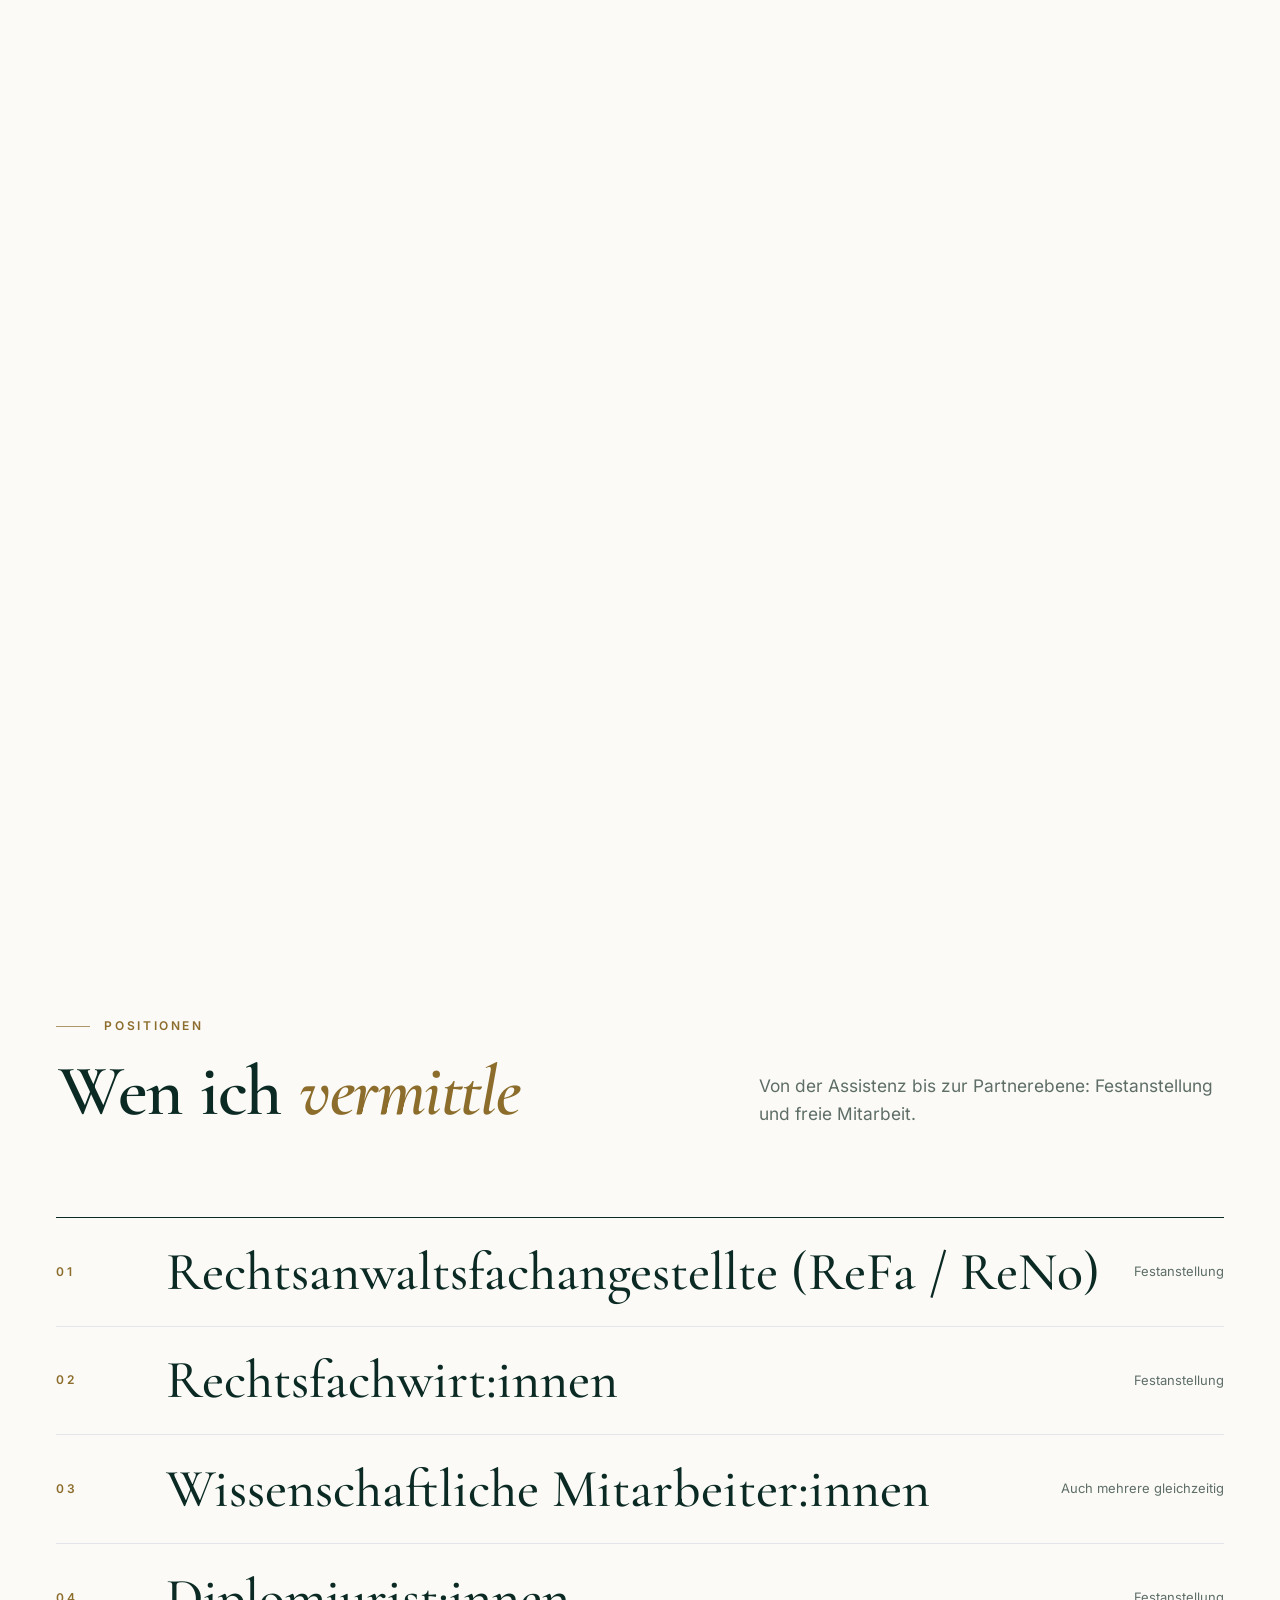
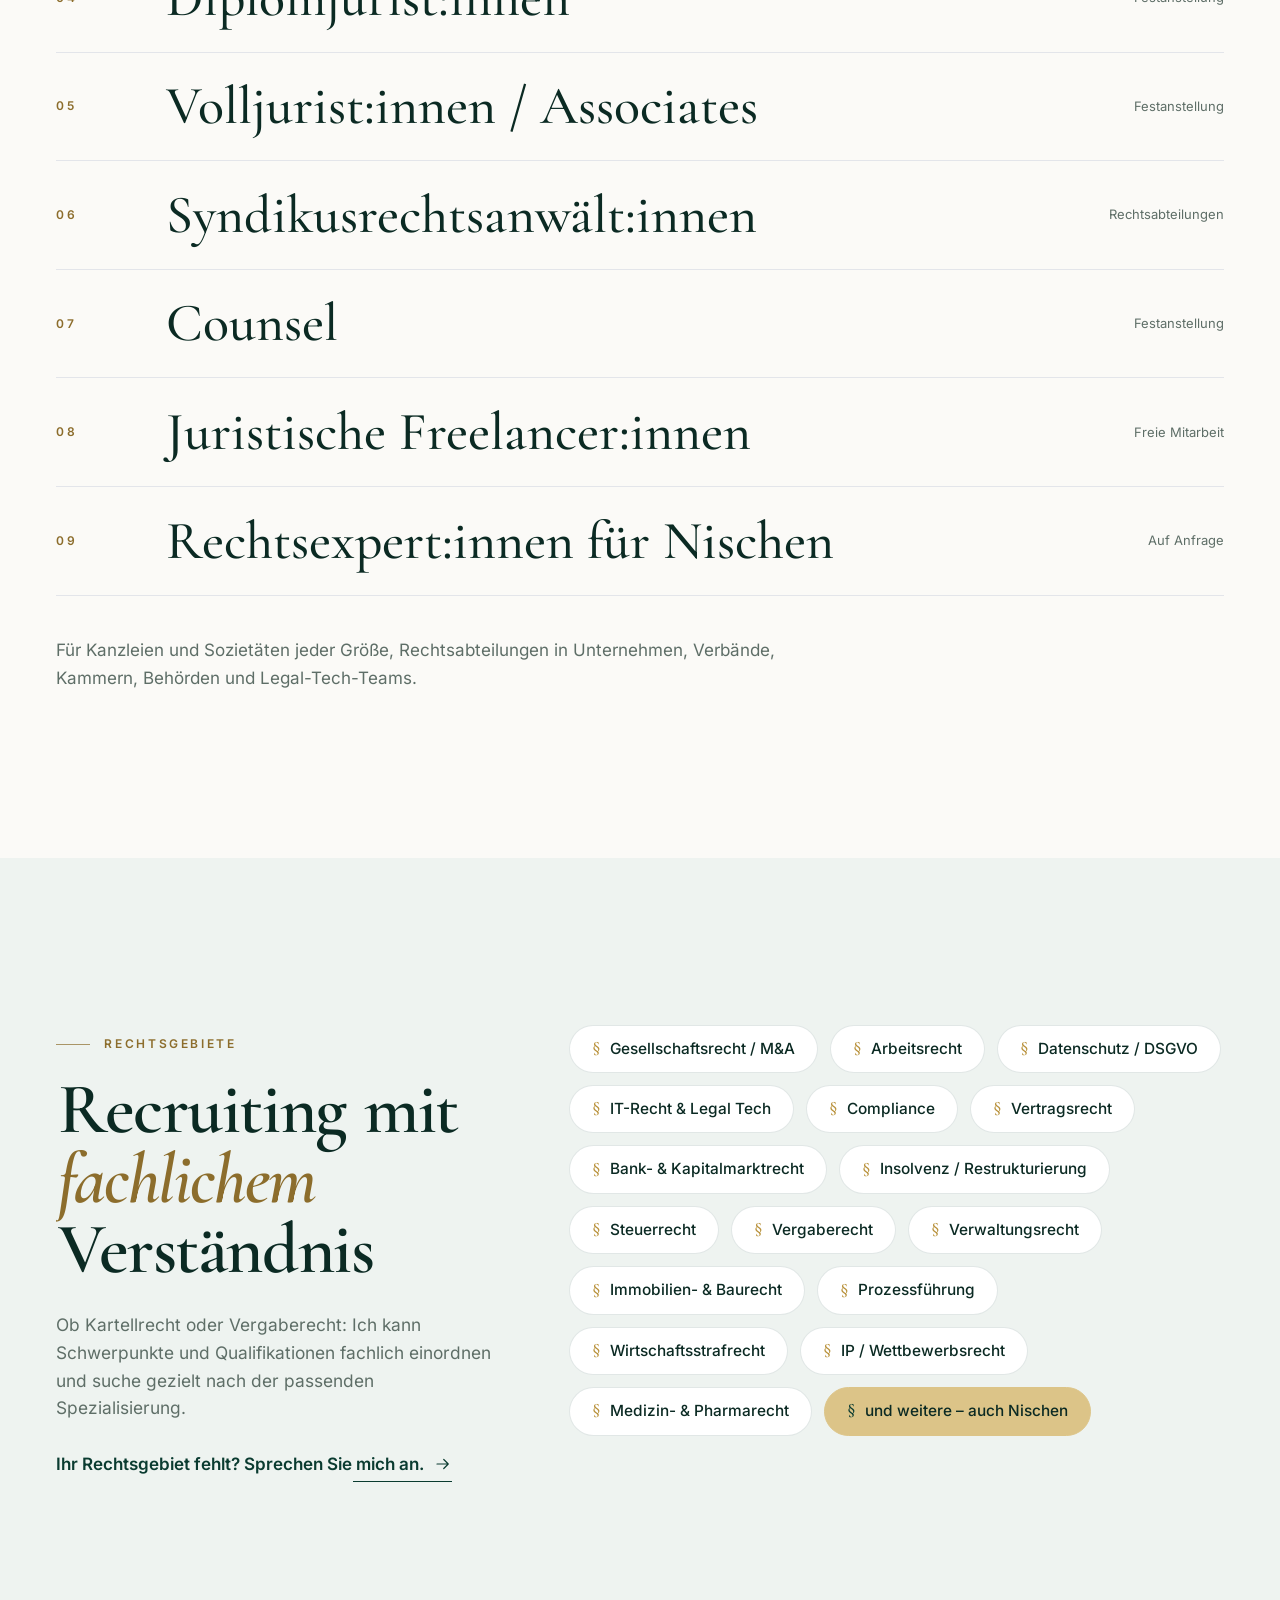
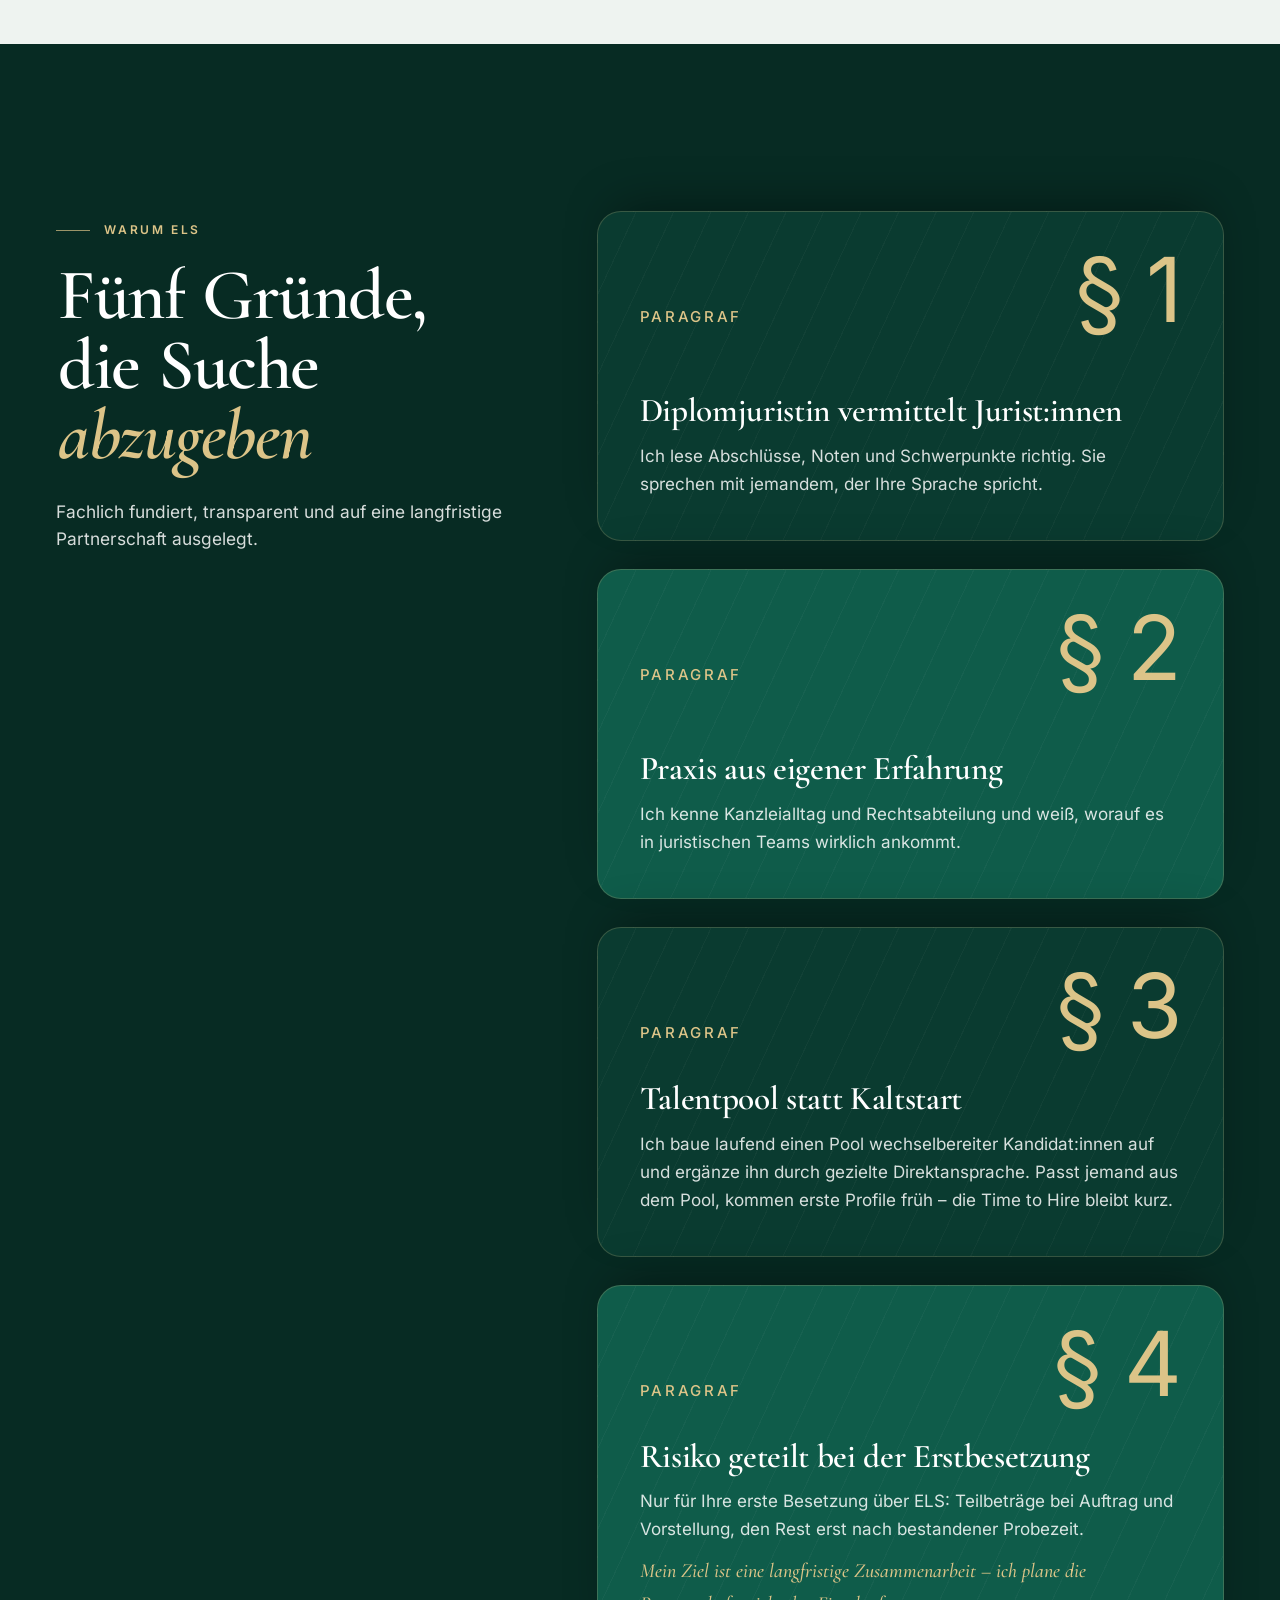
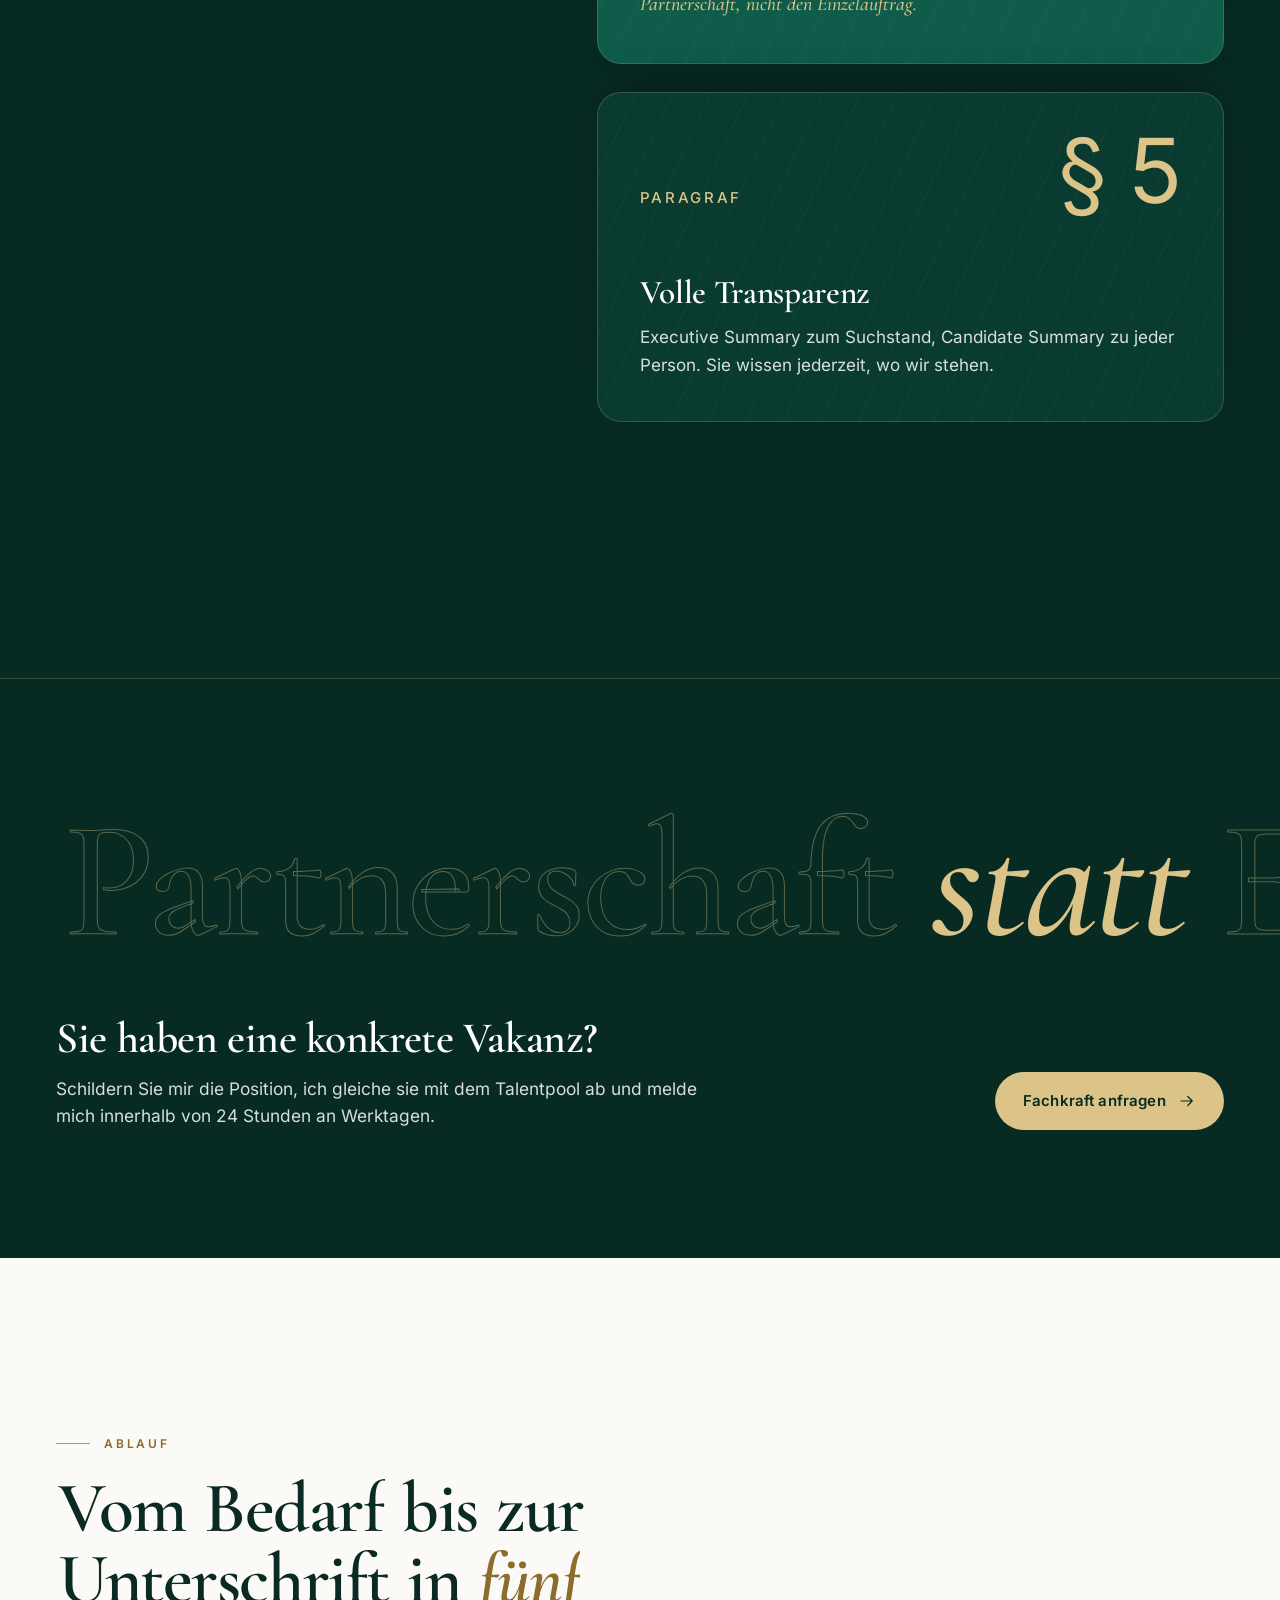
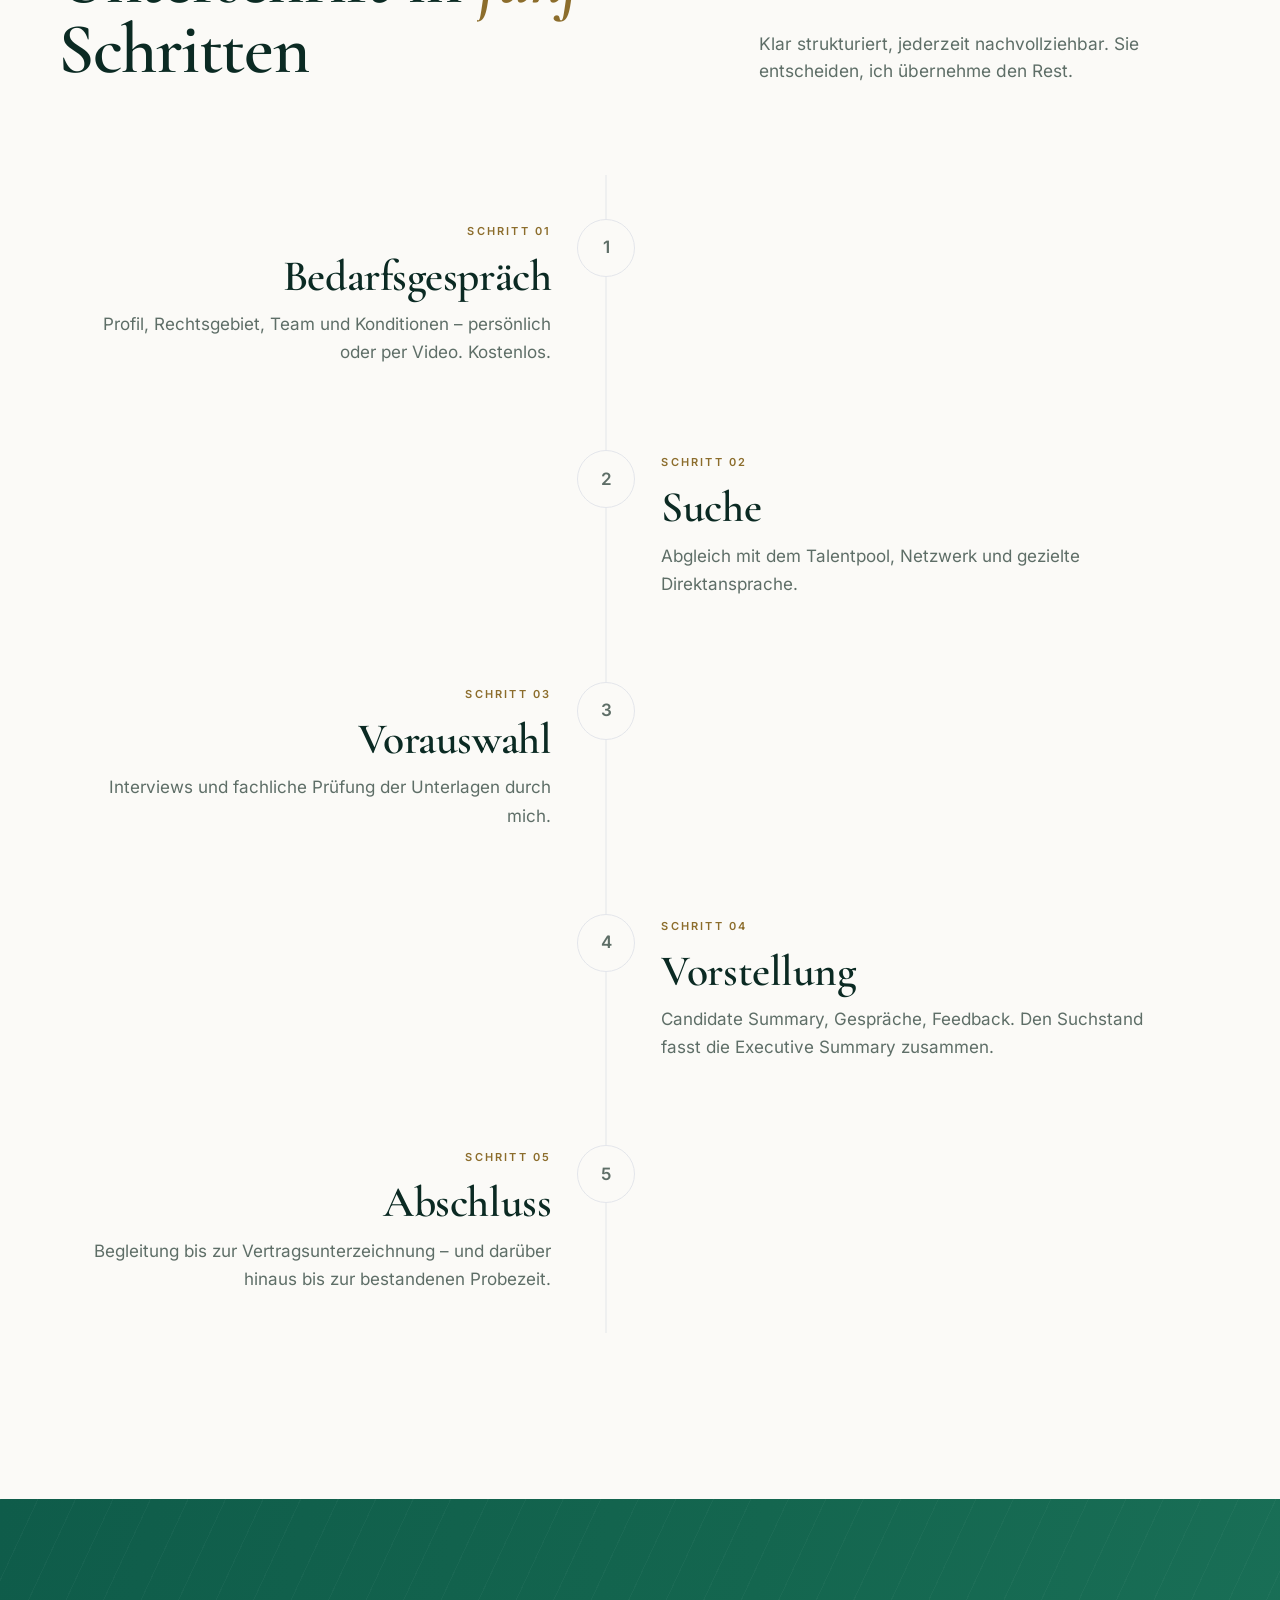
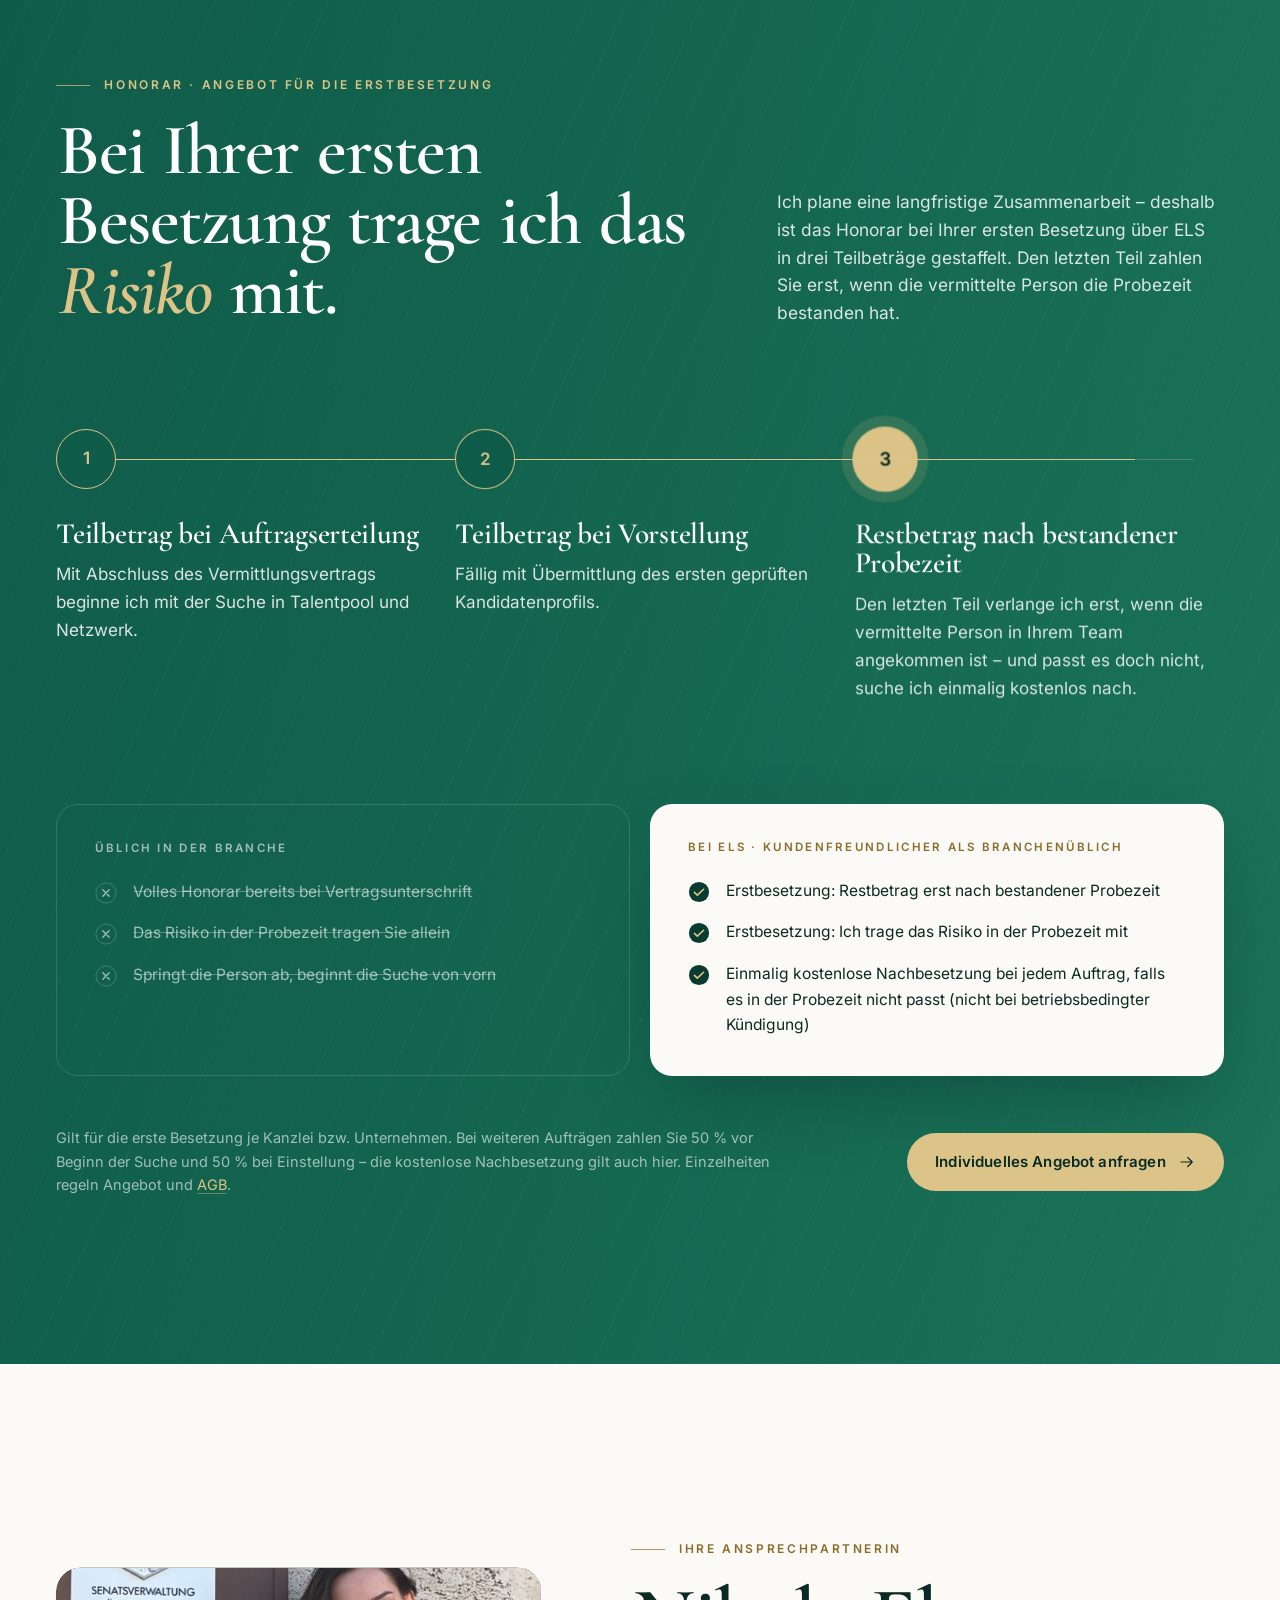
==== commit 09d5bb50: "Startseite: „Kaum jemand kann die Unterlagen fachlich lesen“ Co-Authored-By: Claude Opus 5.5 <norepl" ====
--- a/index.html
+++ b/index.html
@@ -410,7 +410,7 @@
     <h2 class="h2 split" id="prob-title">Warum juristische Vakanzen <em class="gold">monatelang</em> offen bleiben</h2>
     <p class="lead intro rv">Meist aus diesen drei Gründen.</p>
     <article class="prob"><span class="n" aria-hidden="true">01</span><h3>Anzeigen erreichen nur, wer aktiv sucht</h3><p>Die besten Jurist:innen sind in Festanstellung und lesen keine Stellenbörsen. Ohne Direktansprache bleibt der größte Teil des Marktes für Sie unsichtbar.</p></article>
-    <article class="prob"><span class="n" aria-hidden="true">02</span><h3>Niemand kann die Unterlagen fachlich lesen</h3><p>Prädikat, Schwerpunktbereich, Rechtsgebiet: Wer das nicht einordnen kann, lädt die Falschen ein – und übersieht die Richtigen.</p></article>
+    <article class="prob"><span class="n" aria-hidden="true">02</span><h3>Kaum jemand kann die Unterlagen fachlich lesen</h3><p>Prädikat, Schwerpunktbereich, Rechtsgebiet: Wer das nicht einordnen kann, lädt die Falschen ein – und übersieht die Richtigen.</p></article>
     <article class="prob"><span class="n" aria-hidden="true">03</span><h3>Der Prozess dauert, die Kandidat:innen springen ab</h3><p>Zwischen Ausschreibung und Vertrag vergehen oft Monate. Wechselbereite nehmen in dieser Zeit das nächste Angebot an.</p></article>
   </div>
 </section>
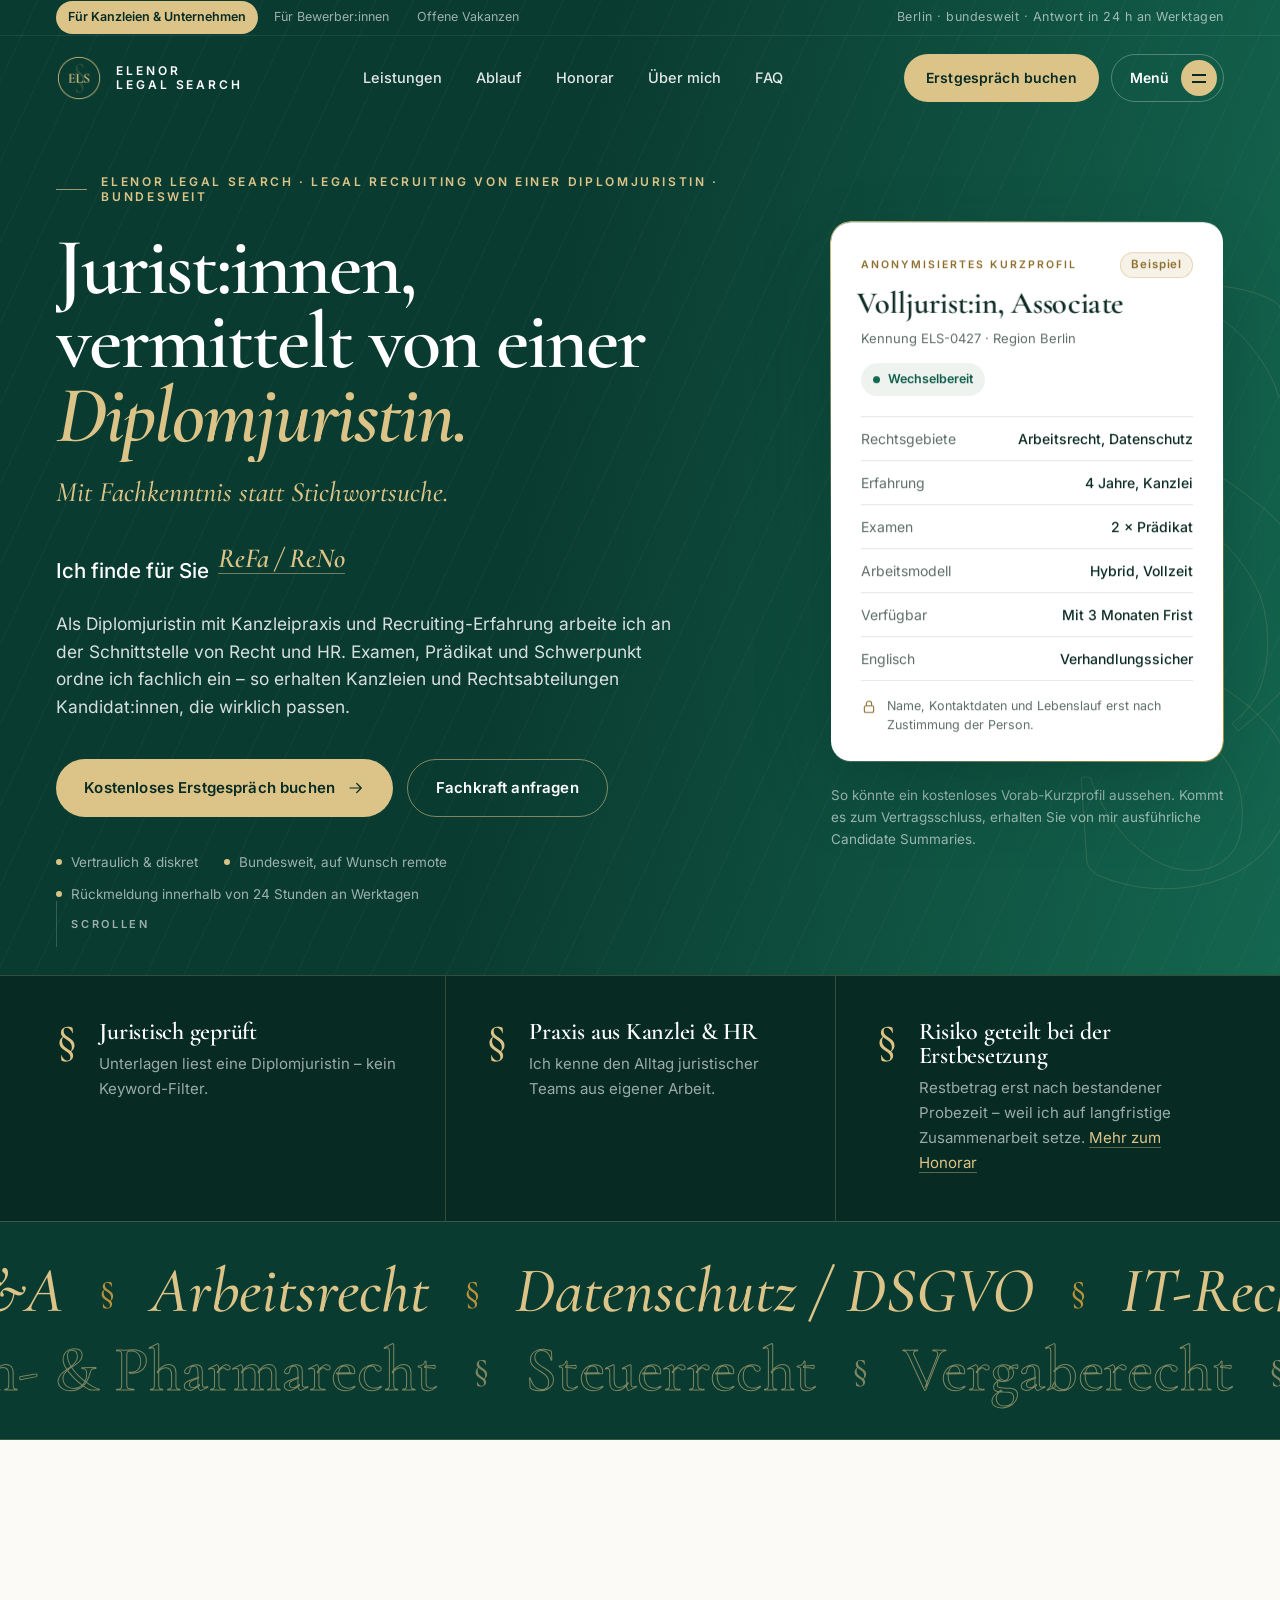
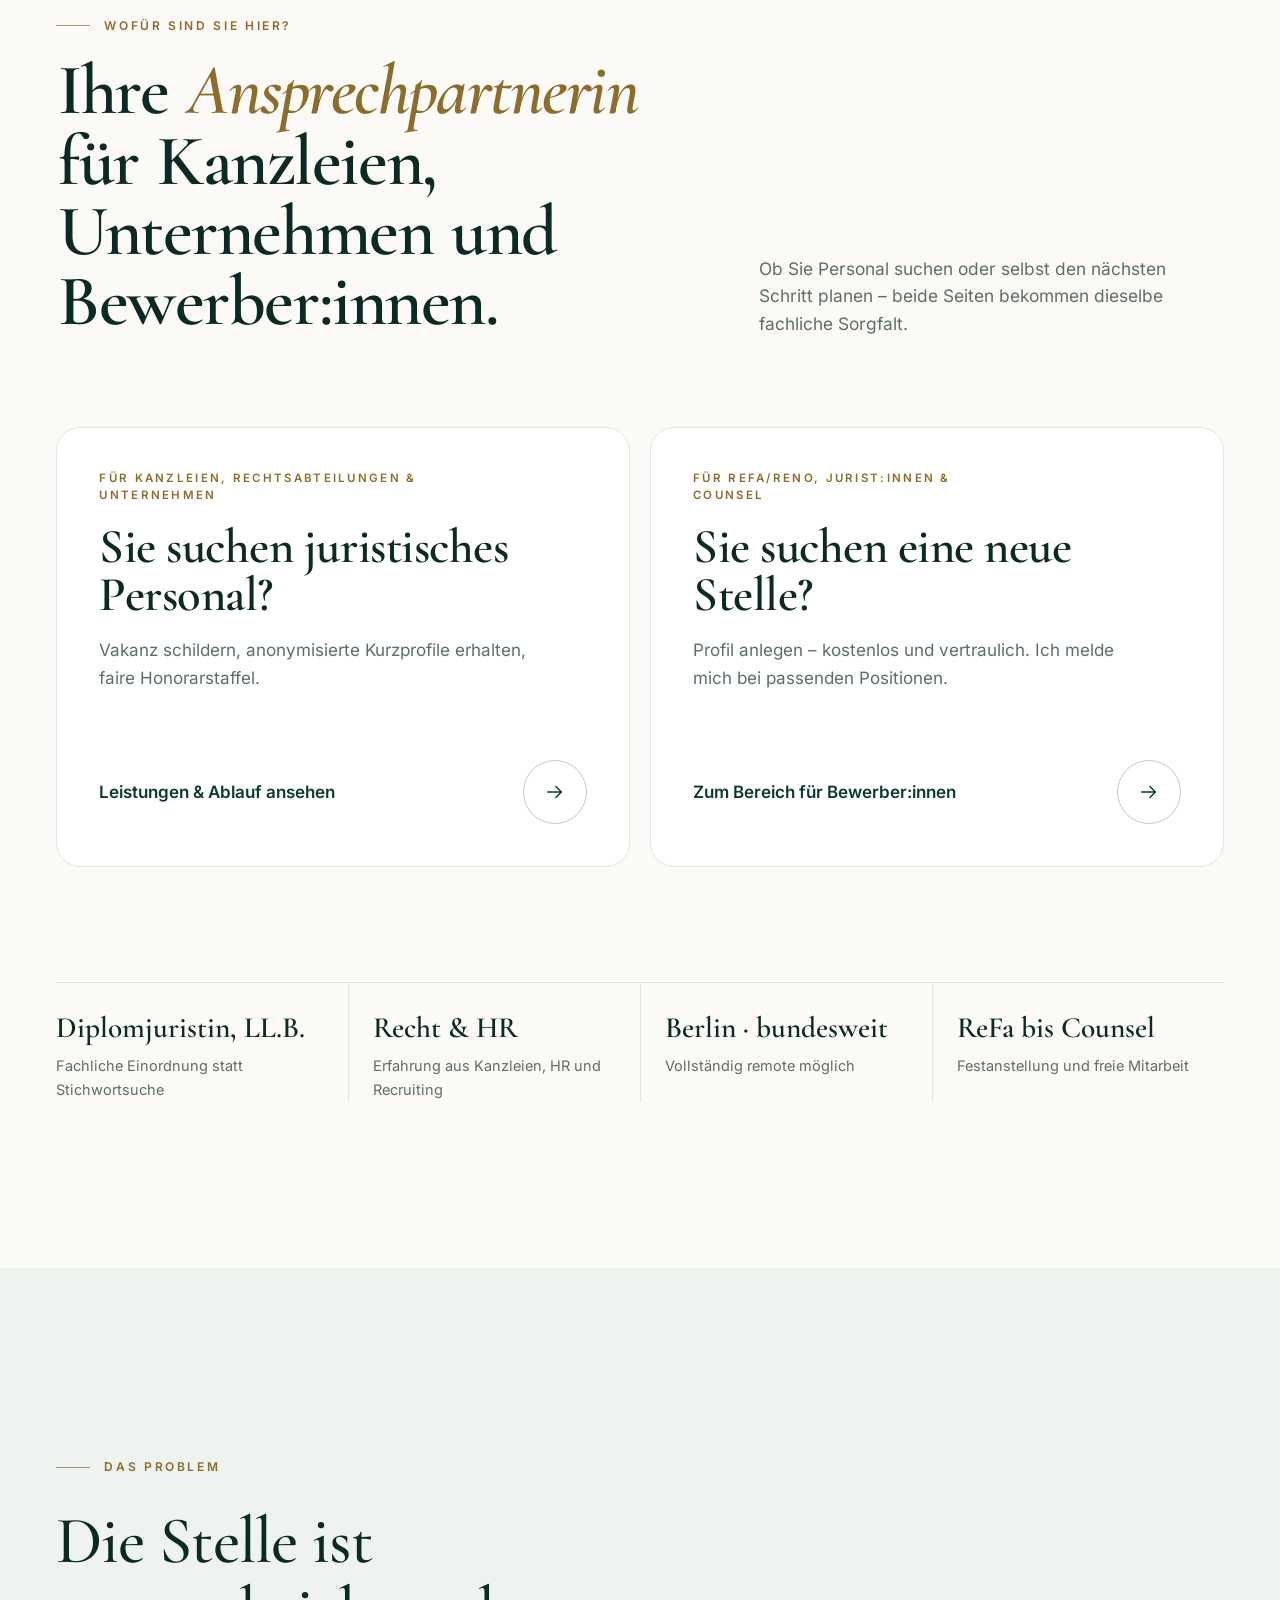
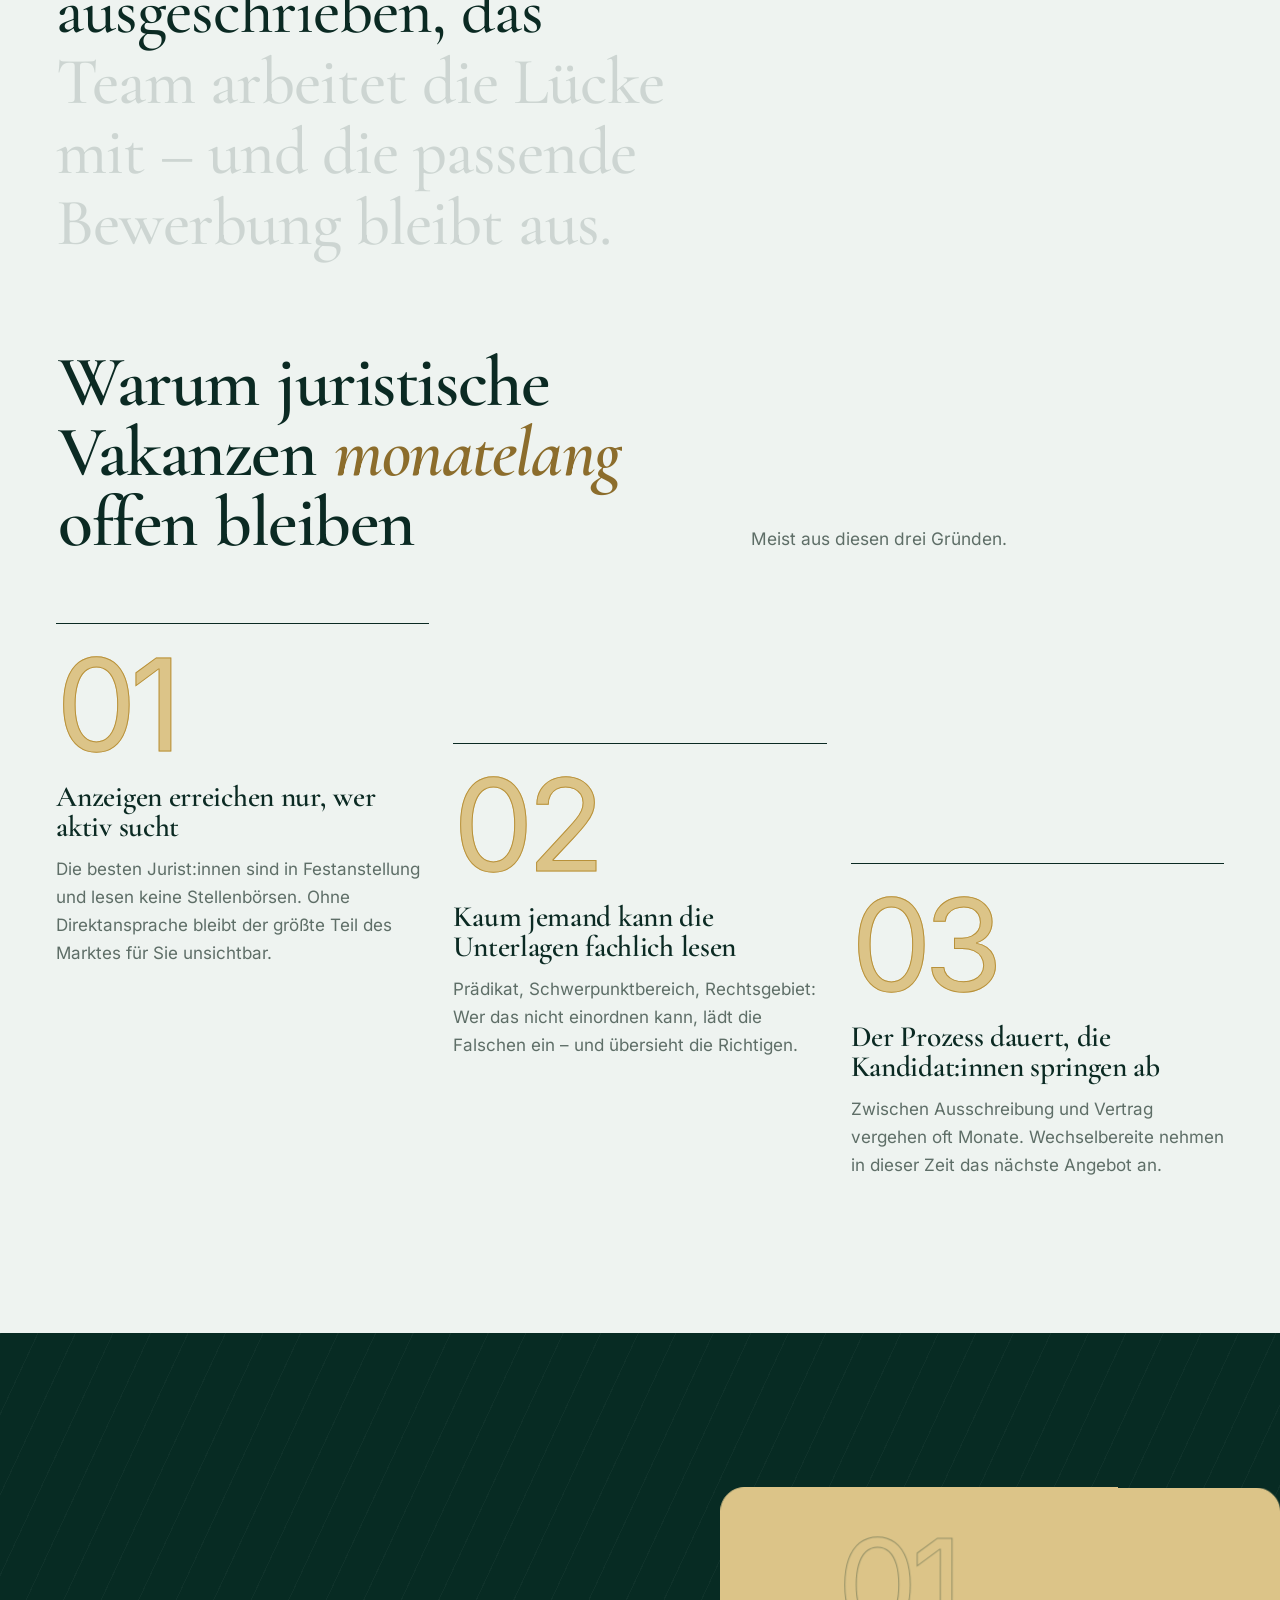
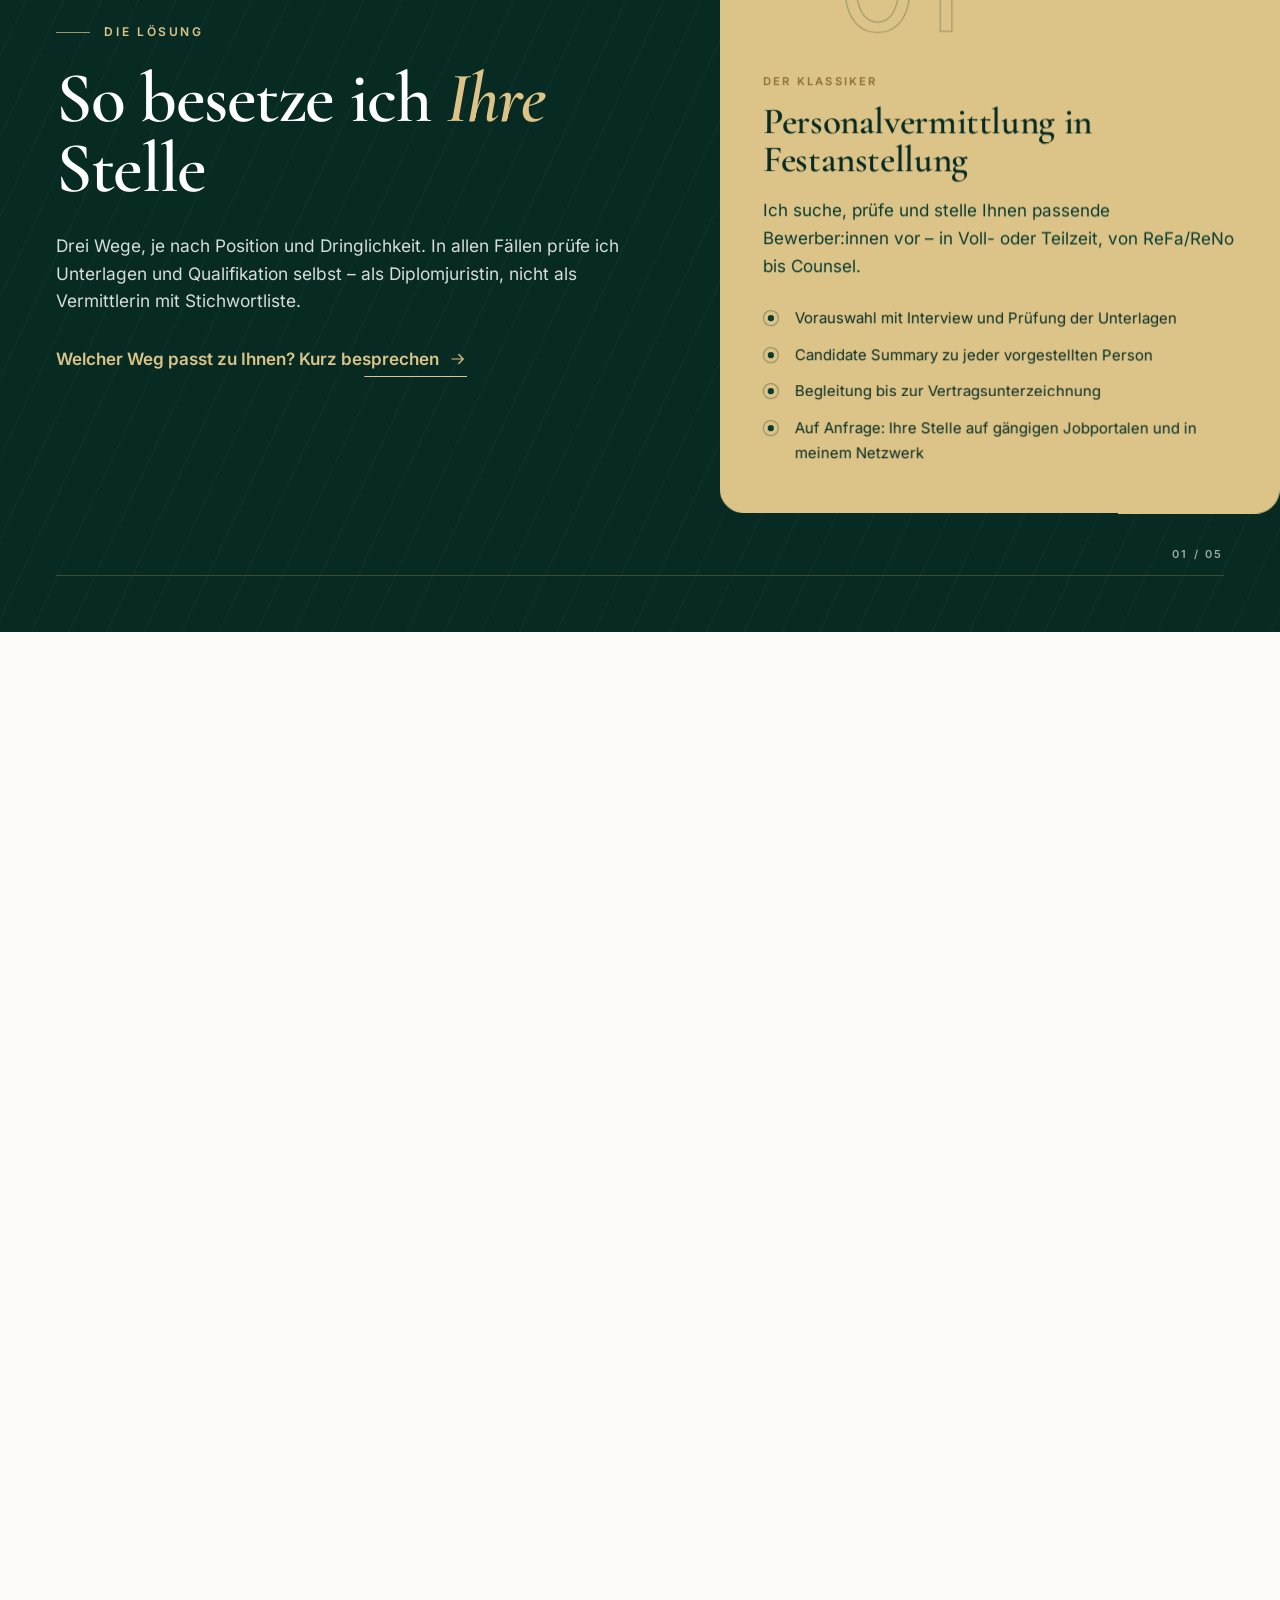
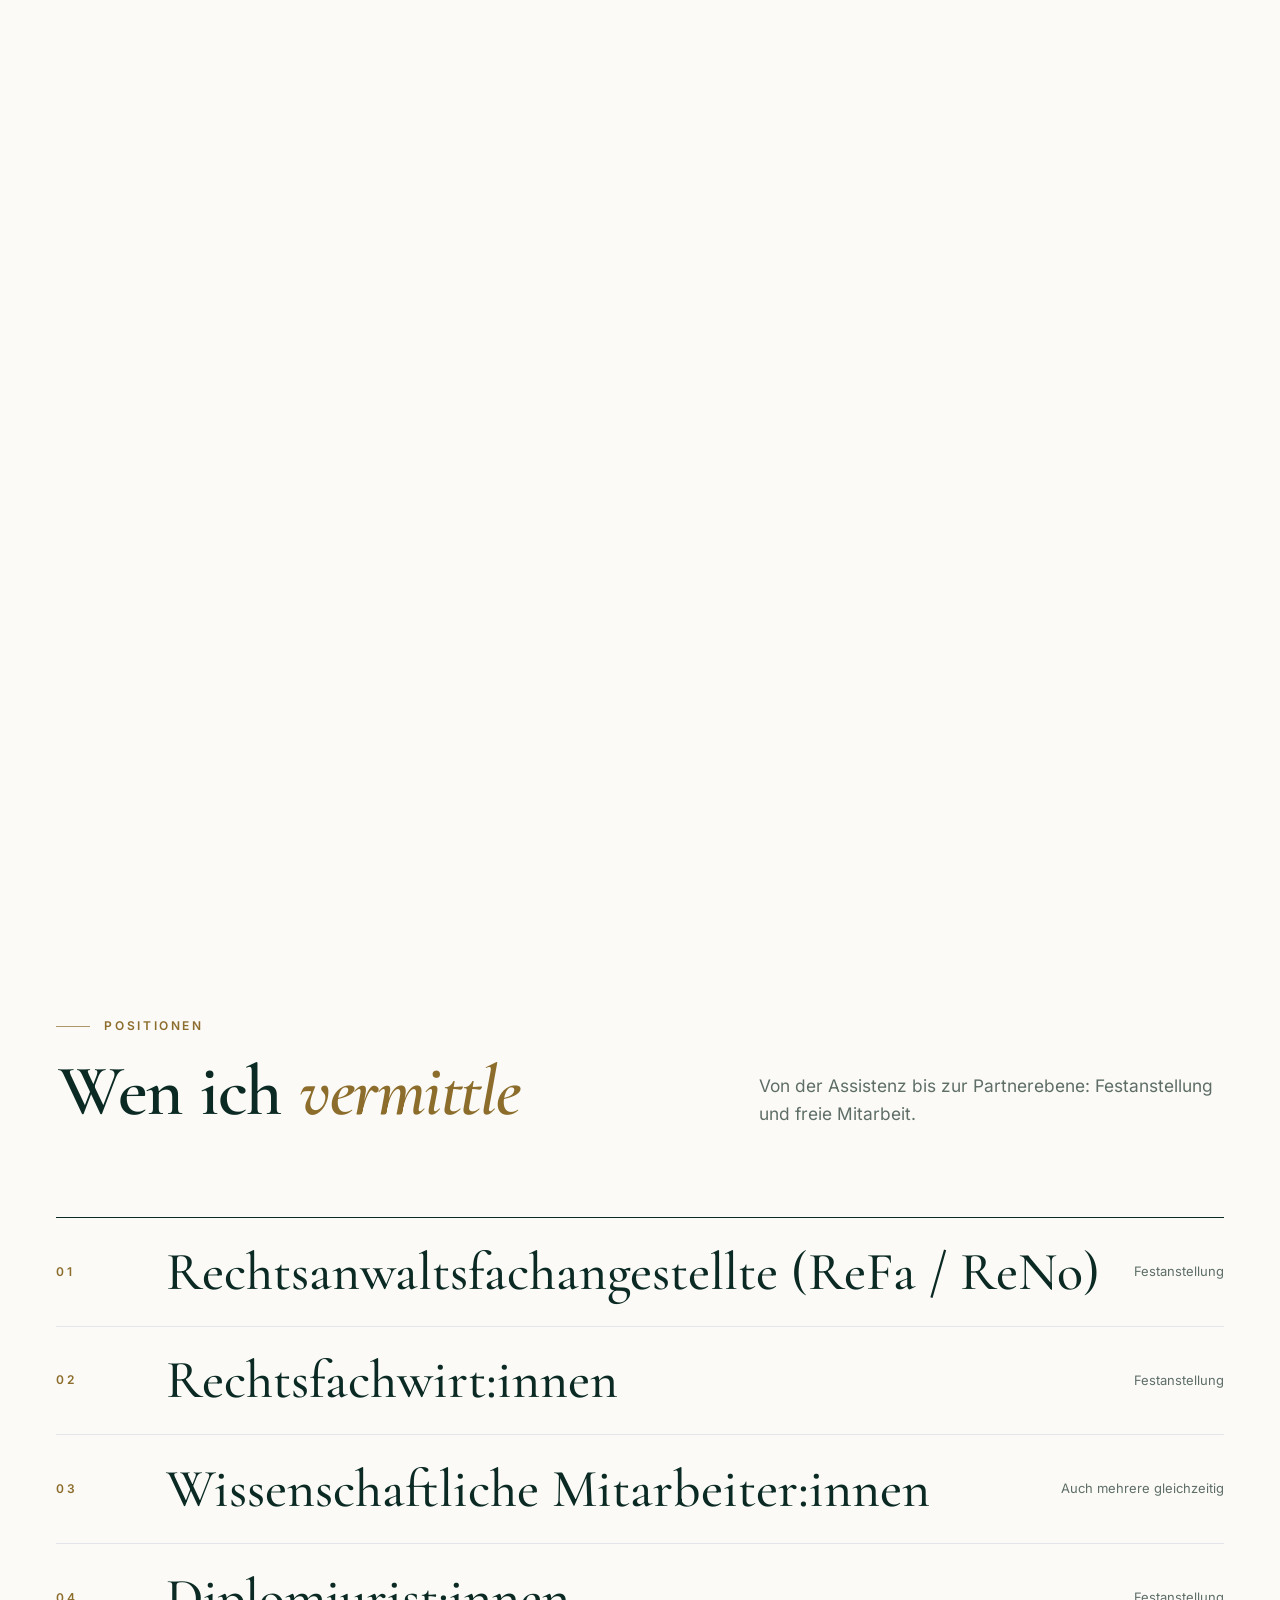
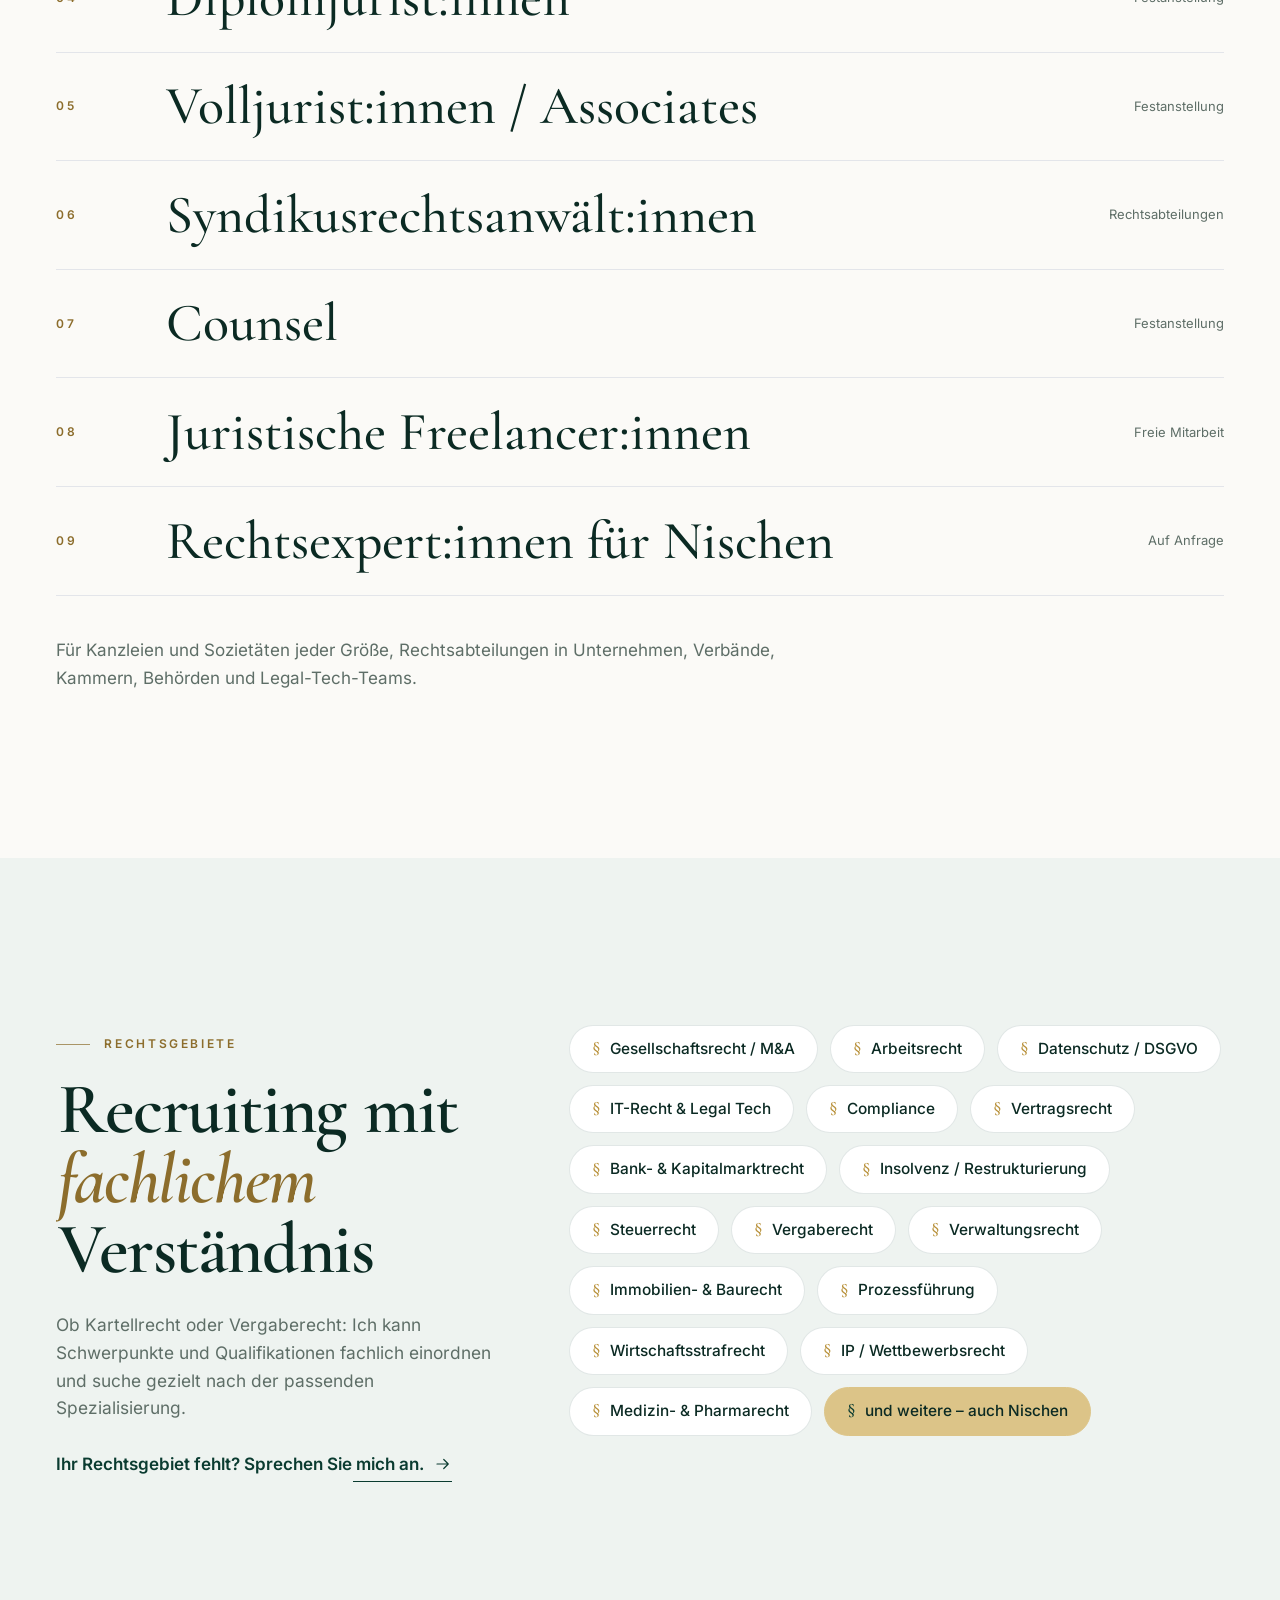
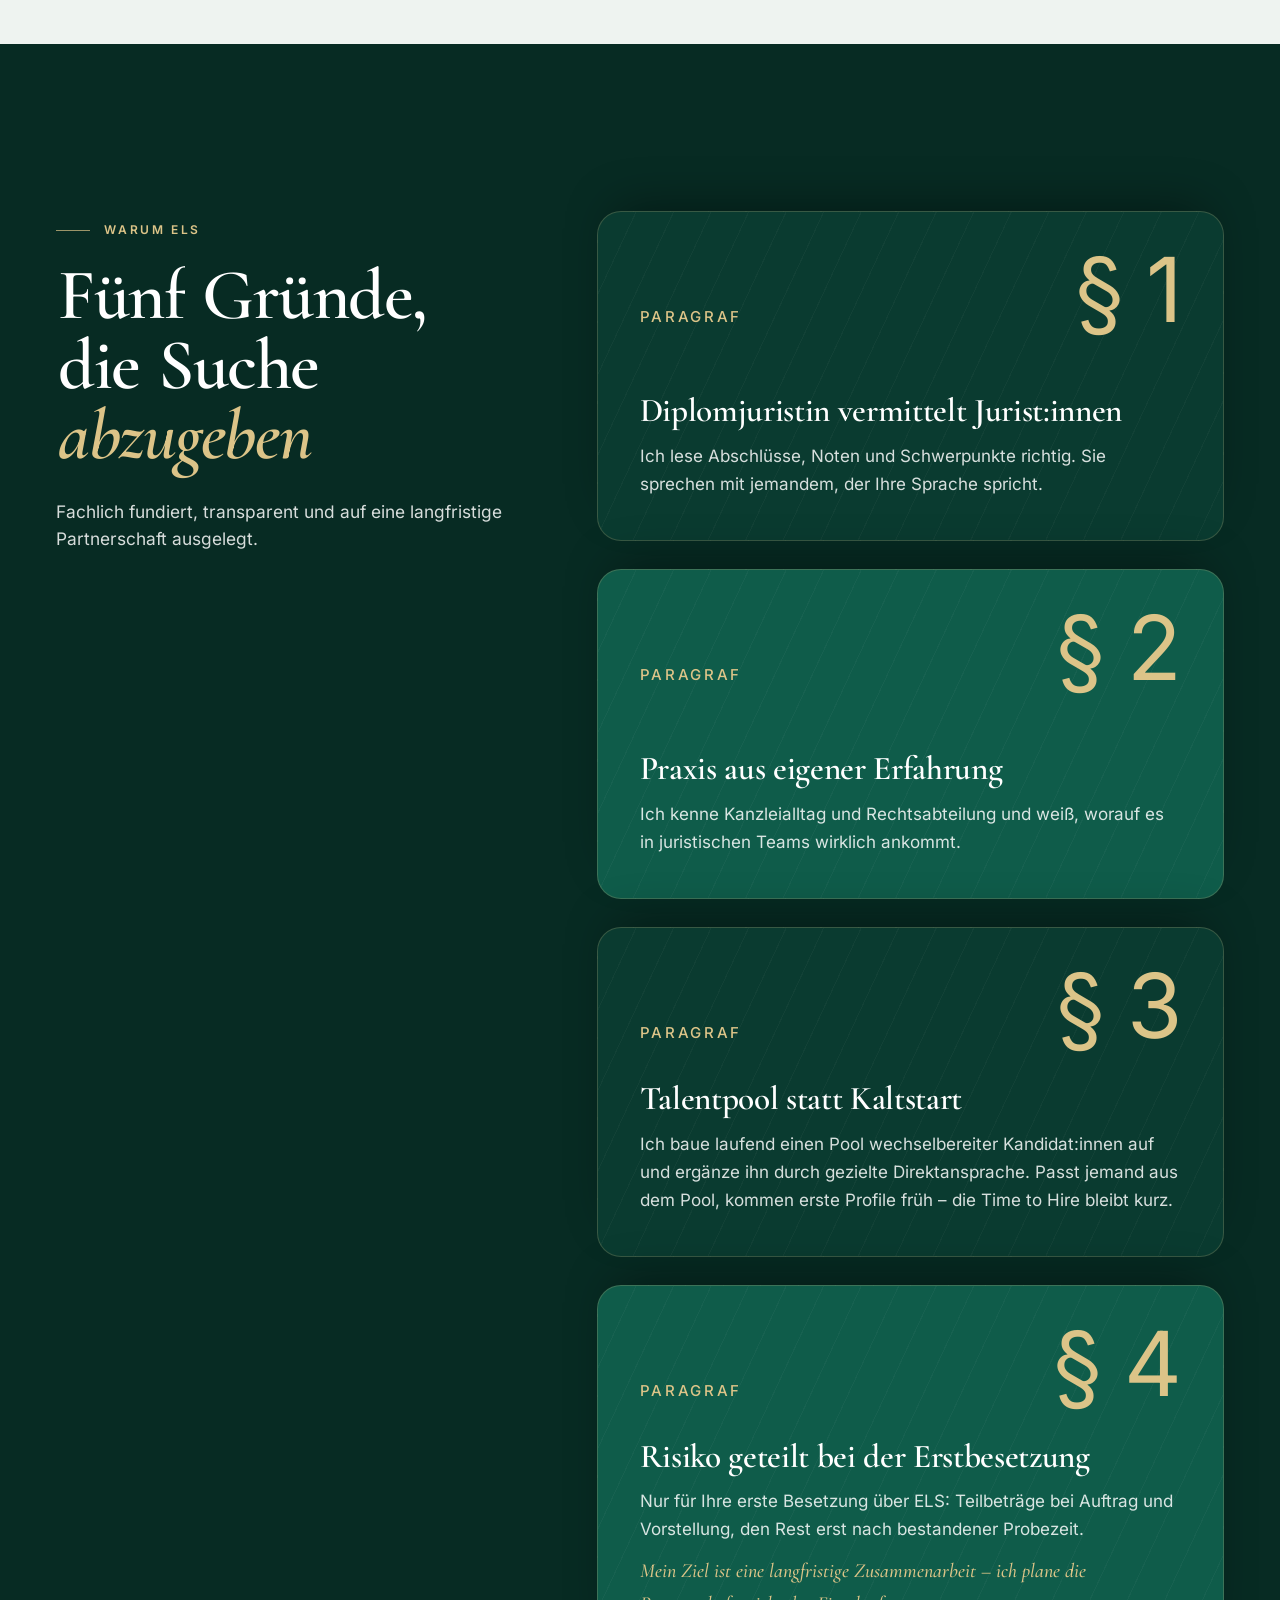
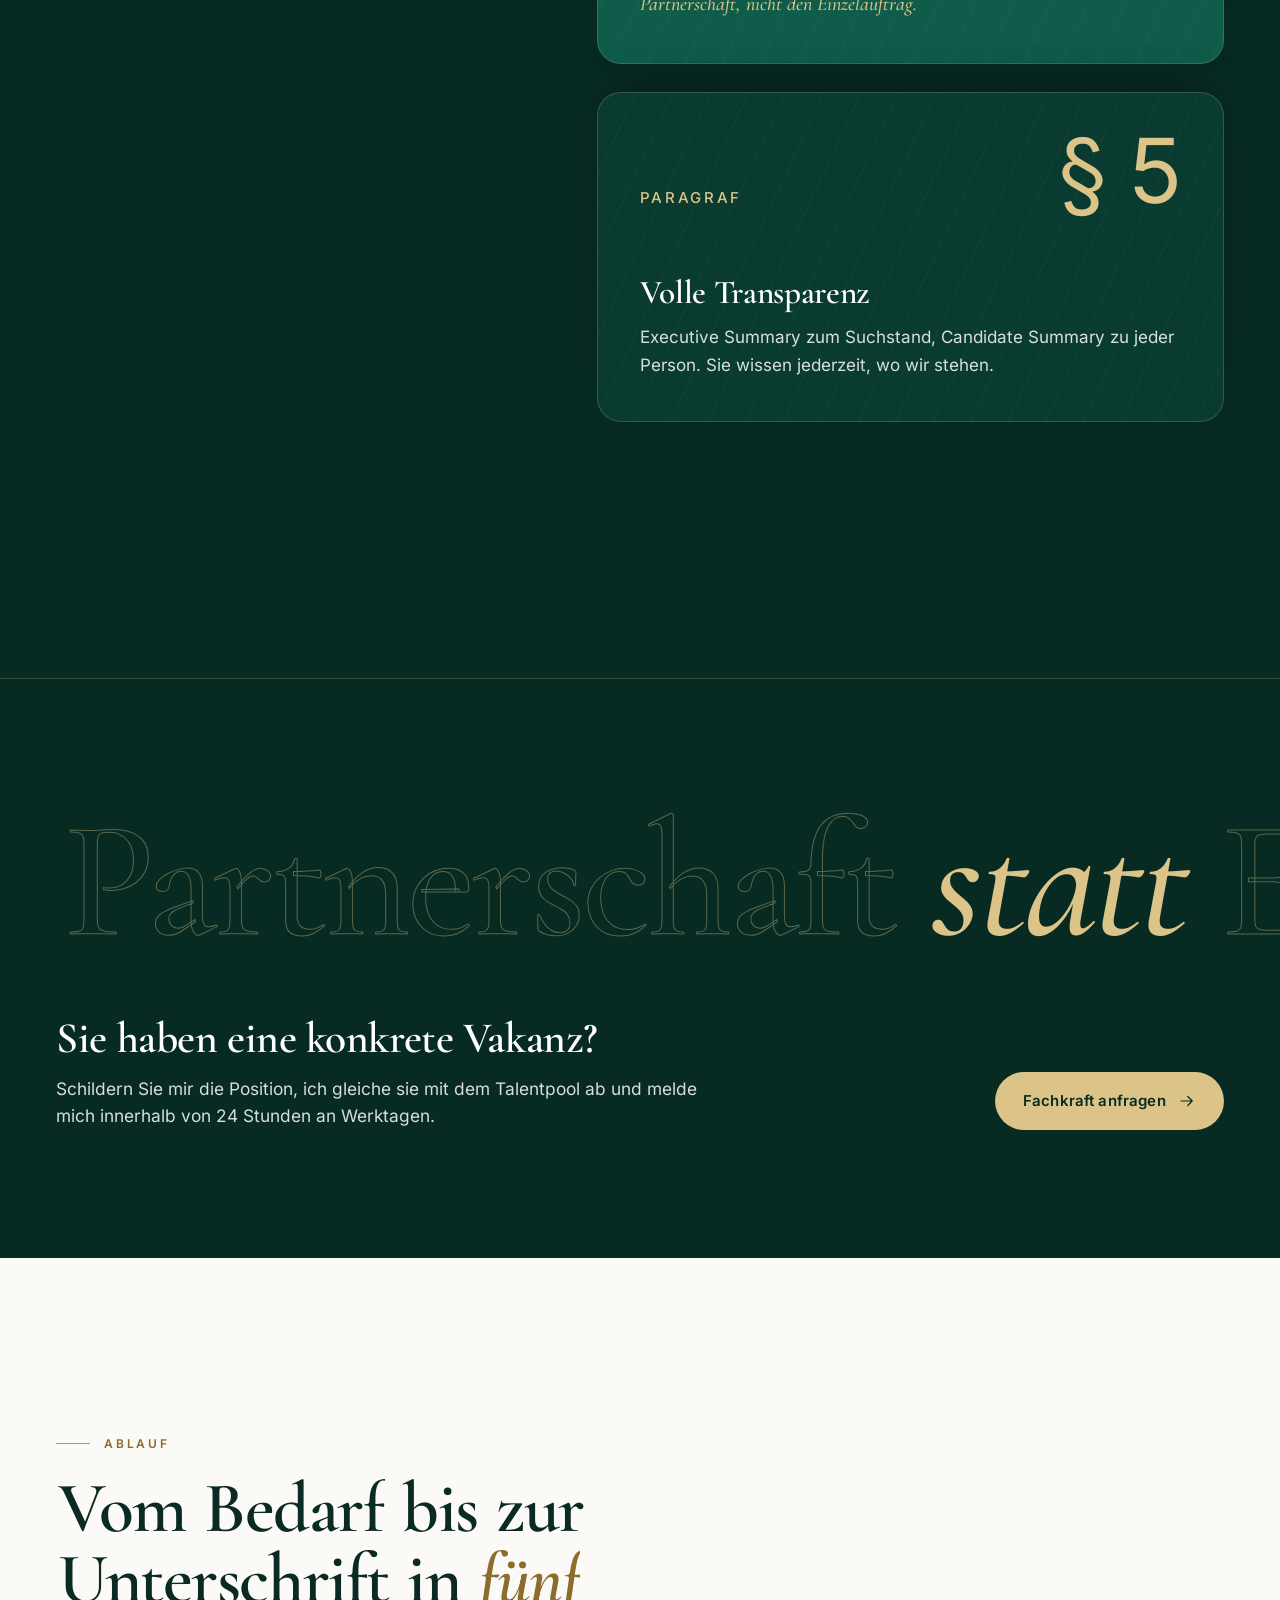
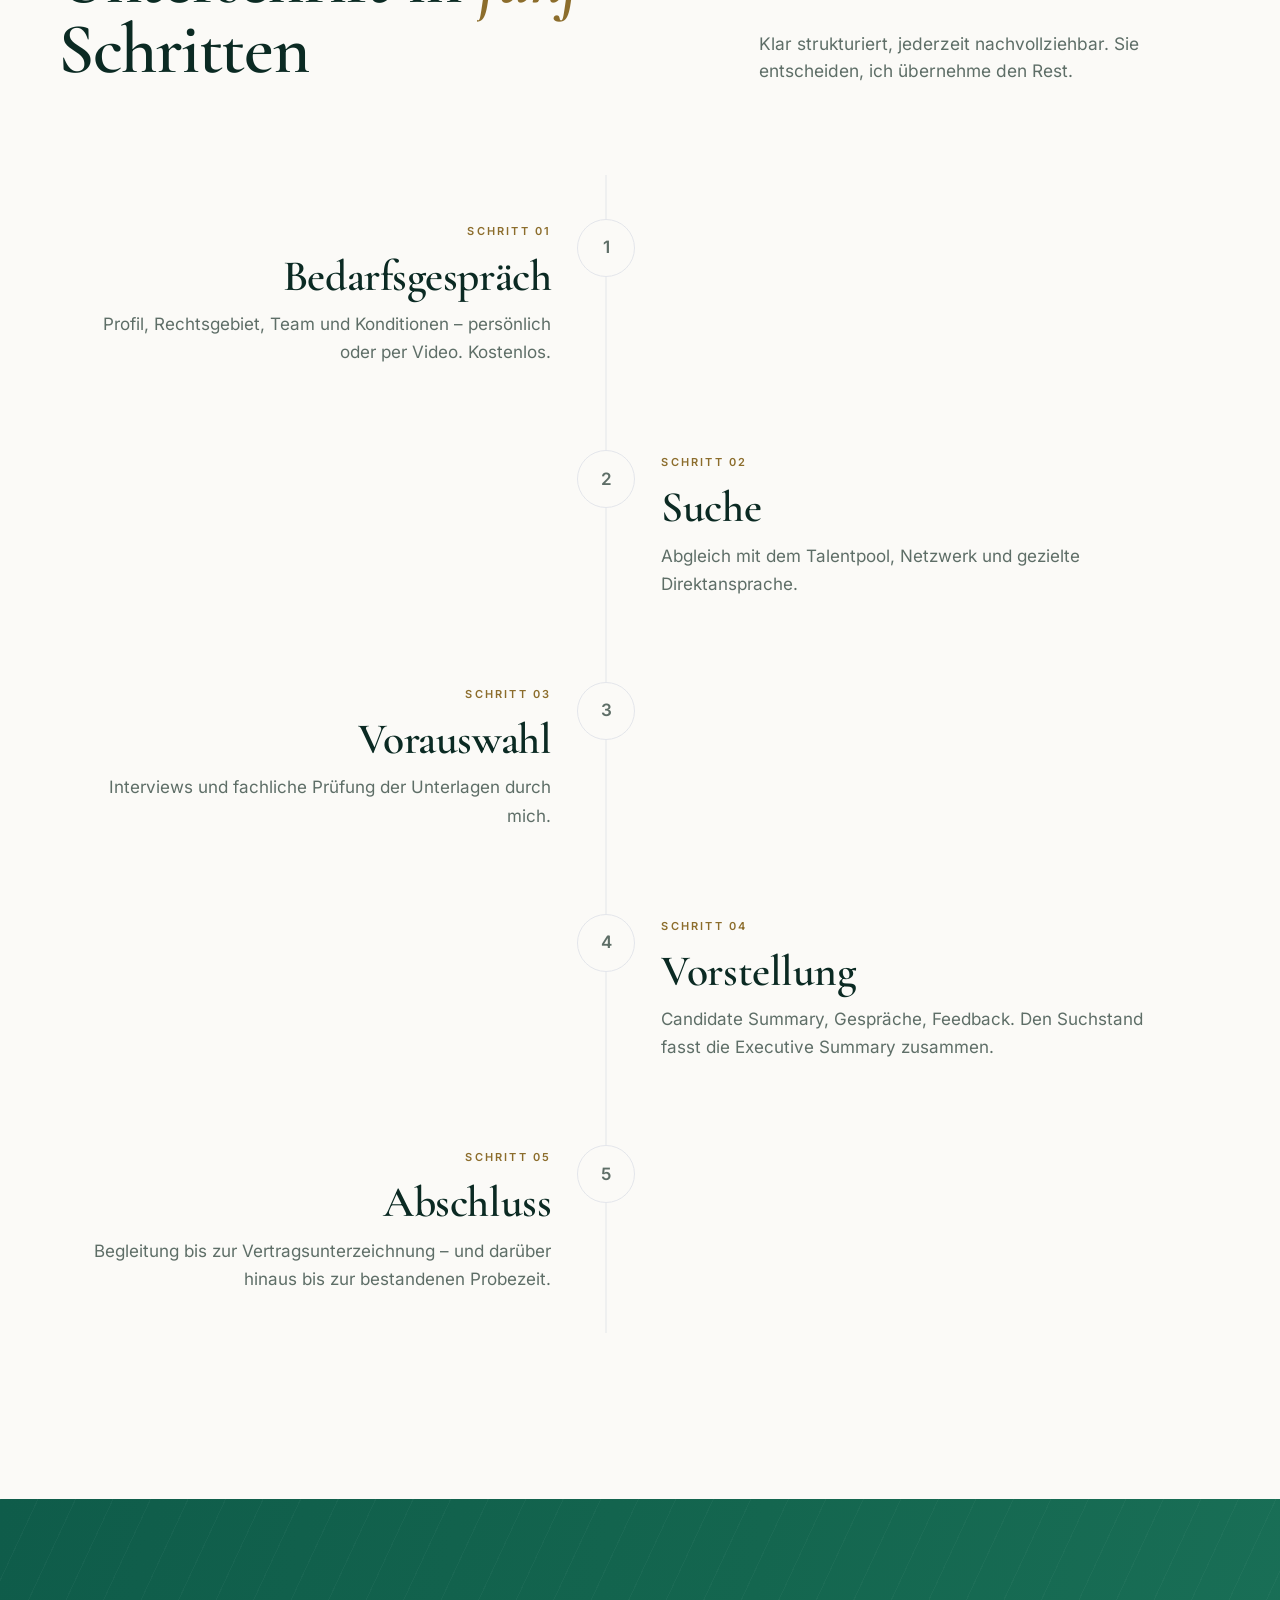
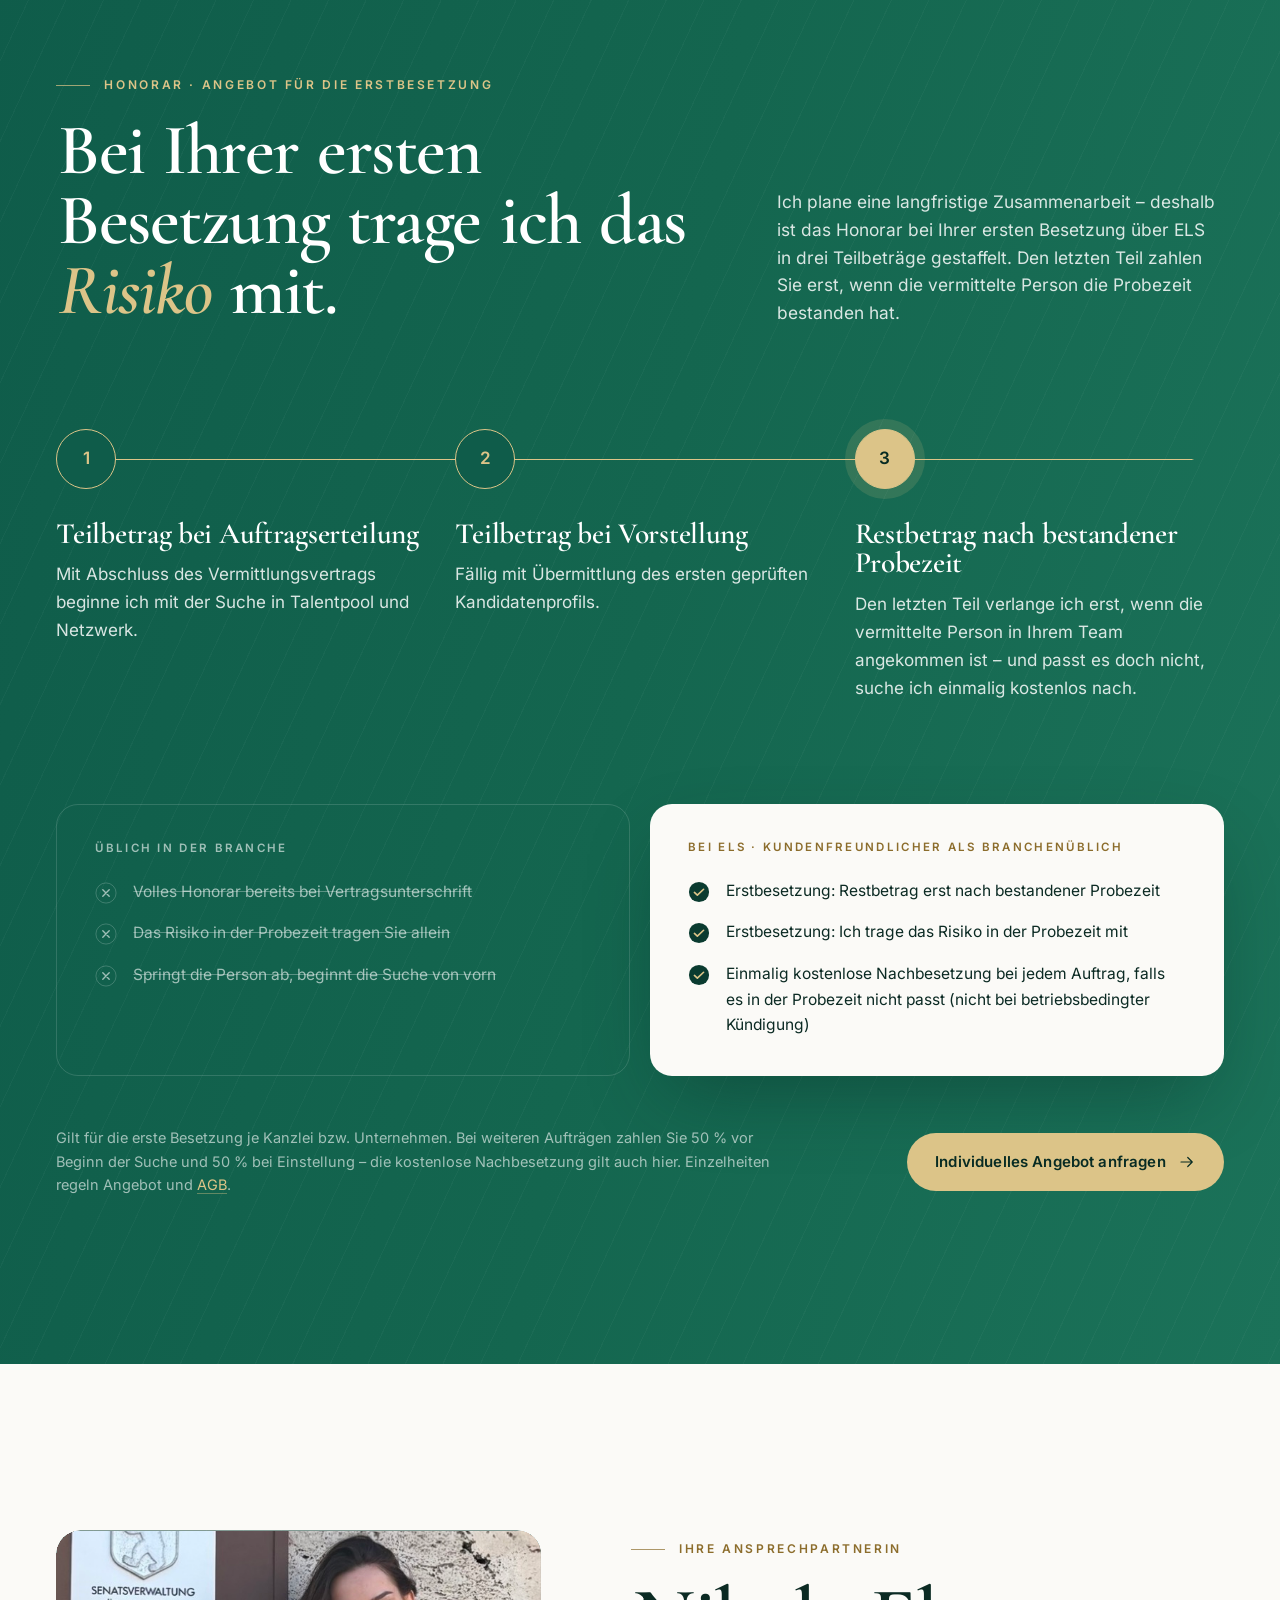
==== commit f5bf194b: "Leistungen: Direktansprache über Netzwerke, Projektjurist:innen ohne Arbeitnehmerüberlassung Co-Auth" ====
--- a/index.html
+++ b/index.html
@@ -435,15 +435,15 @@
       <span class="num" aria-hidden="true">02</span>
       <span class="tag">Für schwer besetzbare Positionen</span>
       <h3>Direktansprache &amp; Active Sourcing</h3>
-      <p>Ich spreche passende Fachkräfte gezielt und diskret an – über LinkedIn und mein Netzwerk. So erreichen Sie auch, wer gerade nicht sucht.</p>
+      <p>Ich spreche Fachkräfte diskret an und mache die besten Kandidat:innen über verschiedene Netzwerke ausfindig. So erreichen Sie auch, wer gerade nicht sucht.</p>
       <ul class="ticks"><li>Gezielte Ansprache statt Streuanzeige</li><li>Diskret gegenüber dem aktuellen Arbeitgeber</li><li>Executive Summary zum Stand der Suche</li></ul>
     </article>
     <article class="hs-panel">
       <span class="num" aria-hidden="true">03</span>
       <span class="tag">Für Projekte &amp; Spitzenzeiten</span>
       <h3>Freelancer &amp; Projektjurist:innen</h3>
-      <p>Für Vertretungen, Projekte oder spezielle Rechtsgebiete vermittle ich juristische Freelancer:innen in die freie Mitarbeit – auch auf Zeit oder beratend.</p>
-      <ul class="ticks"><li>Kurzfristig einsetzbar</li><li>Freie Mitarbeit, keine Arbeitnehmerüberlassung</li><li>Auch für Nischen-Rechtsgebiete</li></ul>
+      <p>Für Vertretungen, Projekte oder spezielle Rechtsgebiete vermittle ich juristische Freelancer:innen in die freie Mitarbeit – auch auf Zeit oder beratend. <strong>Keine Arbeitnehmerüberlassung:</strong> Sie beauftragen die Person direkt.</p>
+      <ul class="ticks"><li>Kurzfristig einsetzbar</li><li>Direkte Beauftragung durch Sie</li><li>Auch für Nischen-Rechtsgebiete</li></ul>
     </article>
     <aside class="hs-panel hs-extra" aria-label="Weitere Leistungen">
       <div>
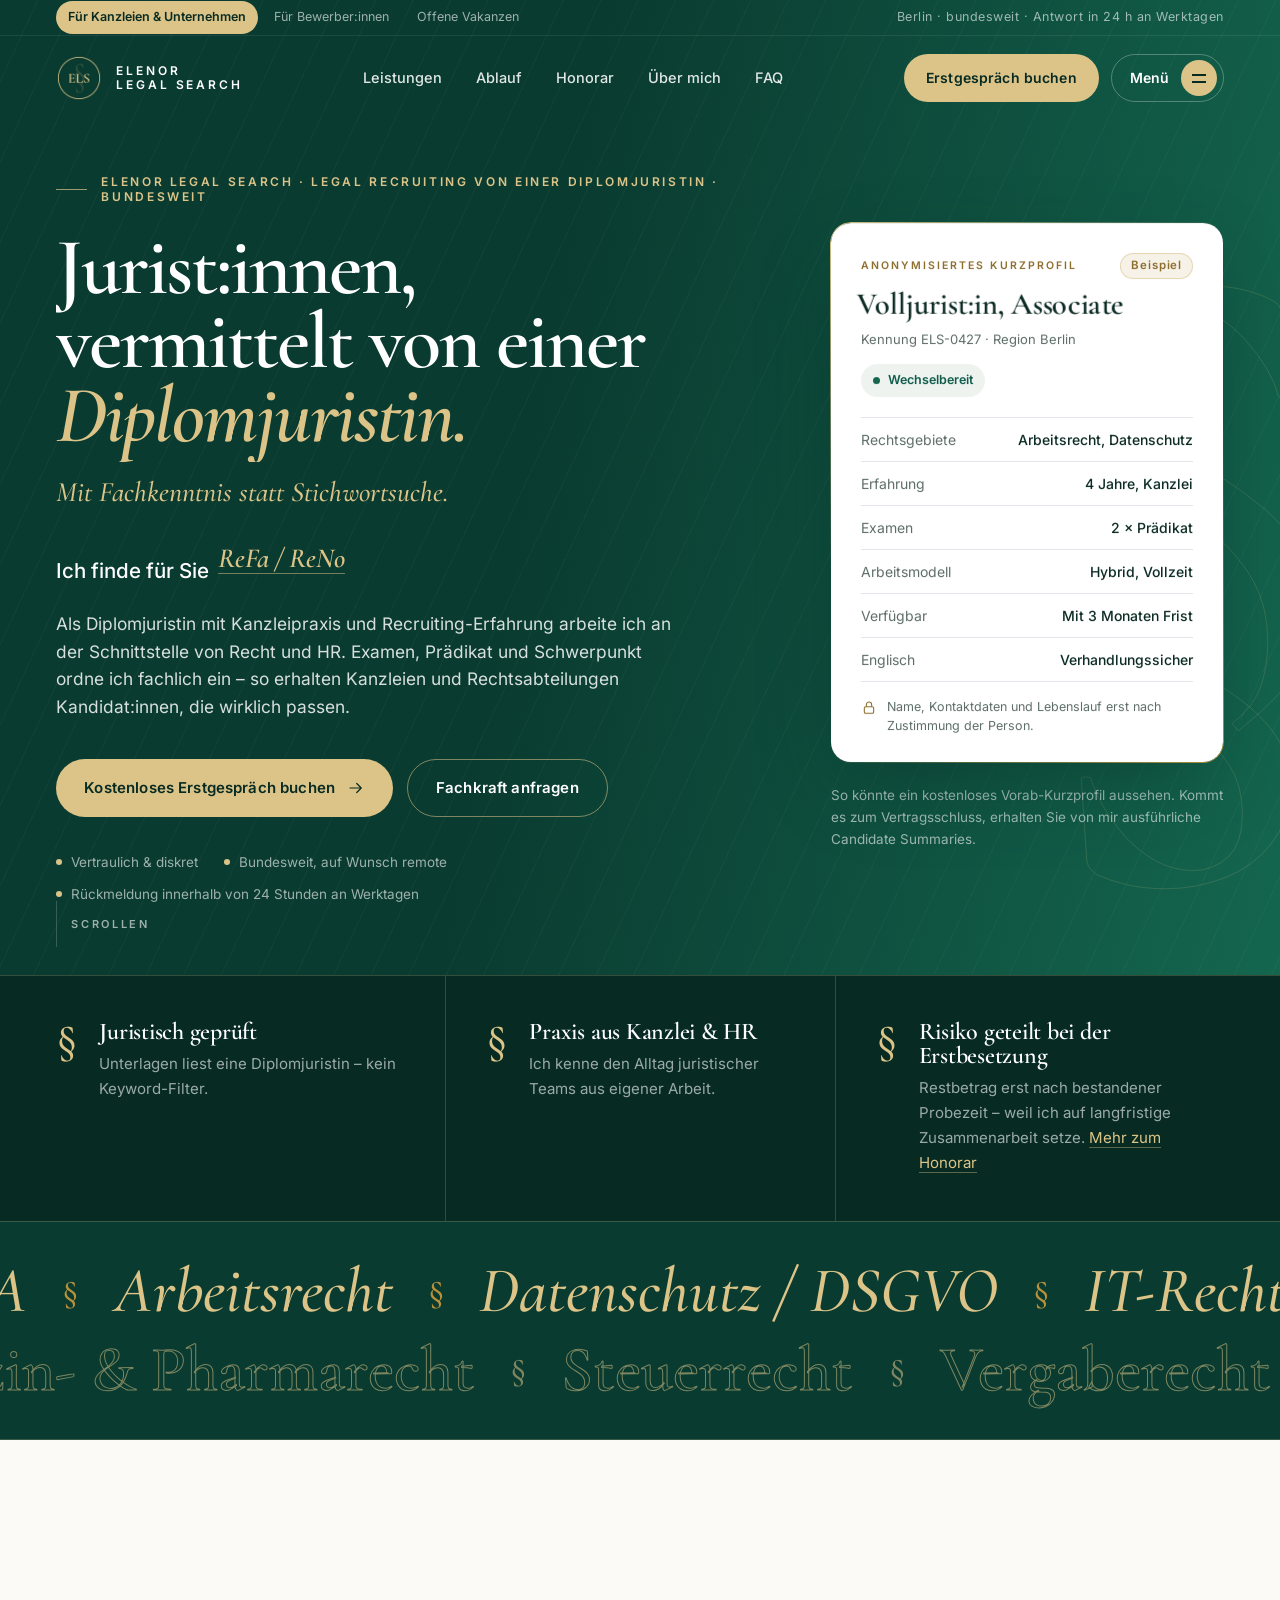
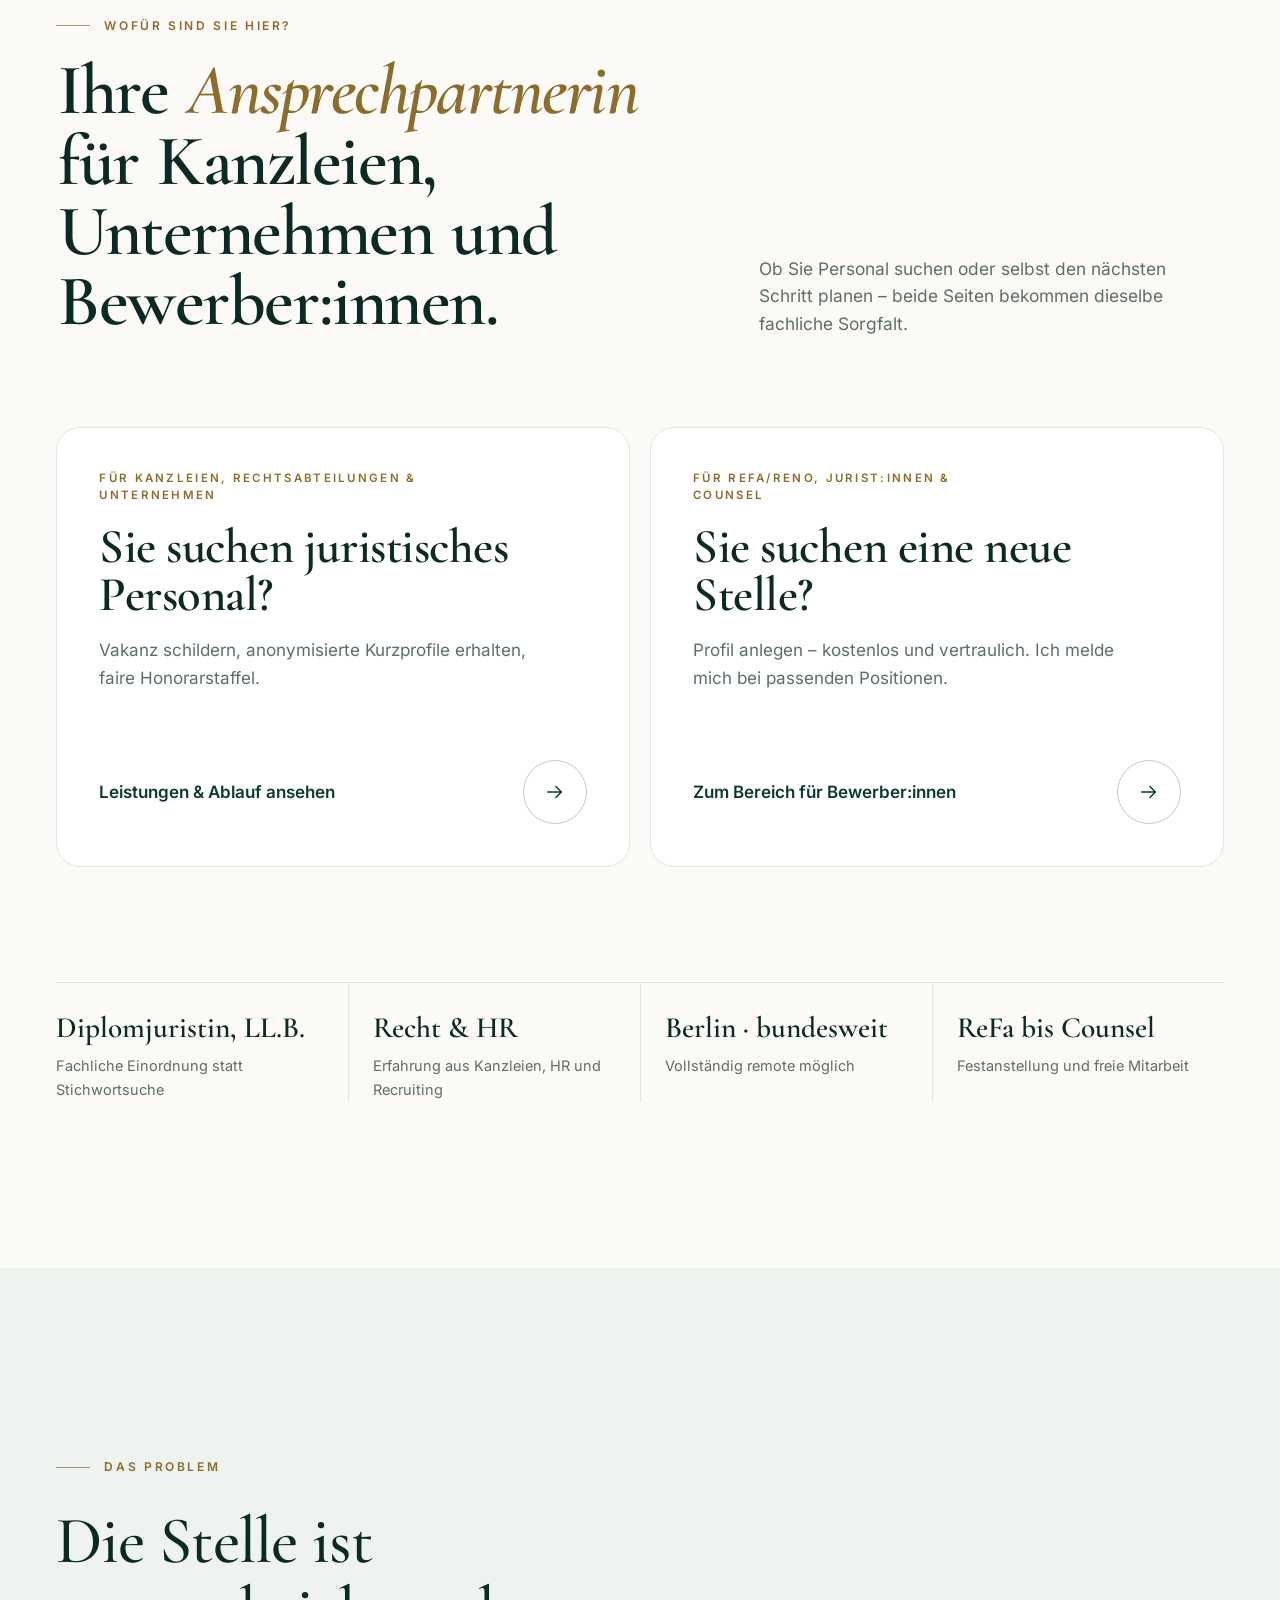
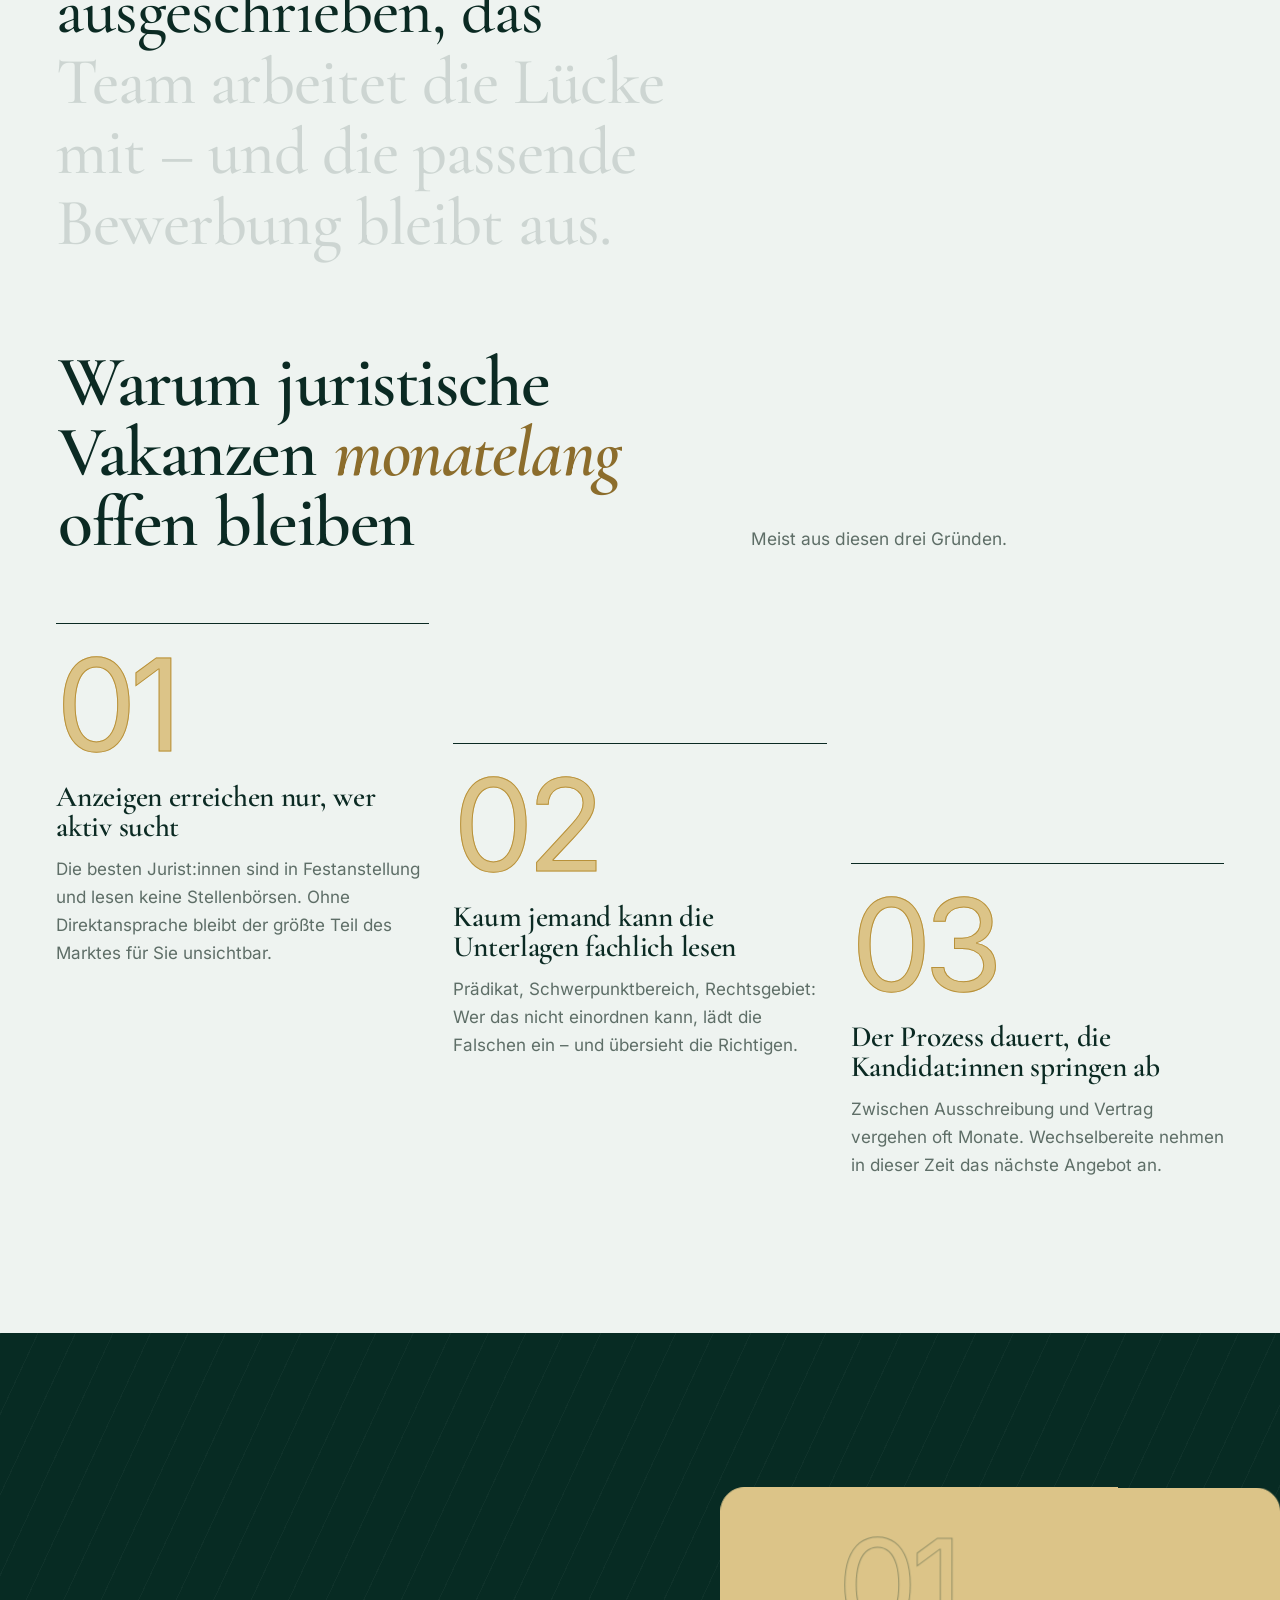
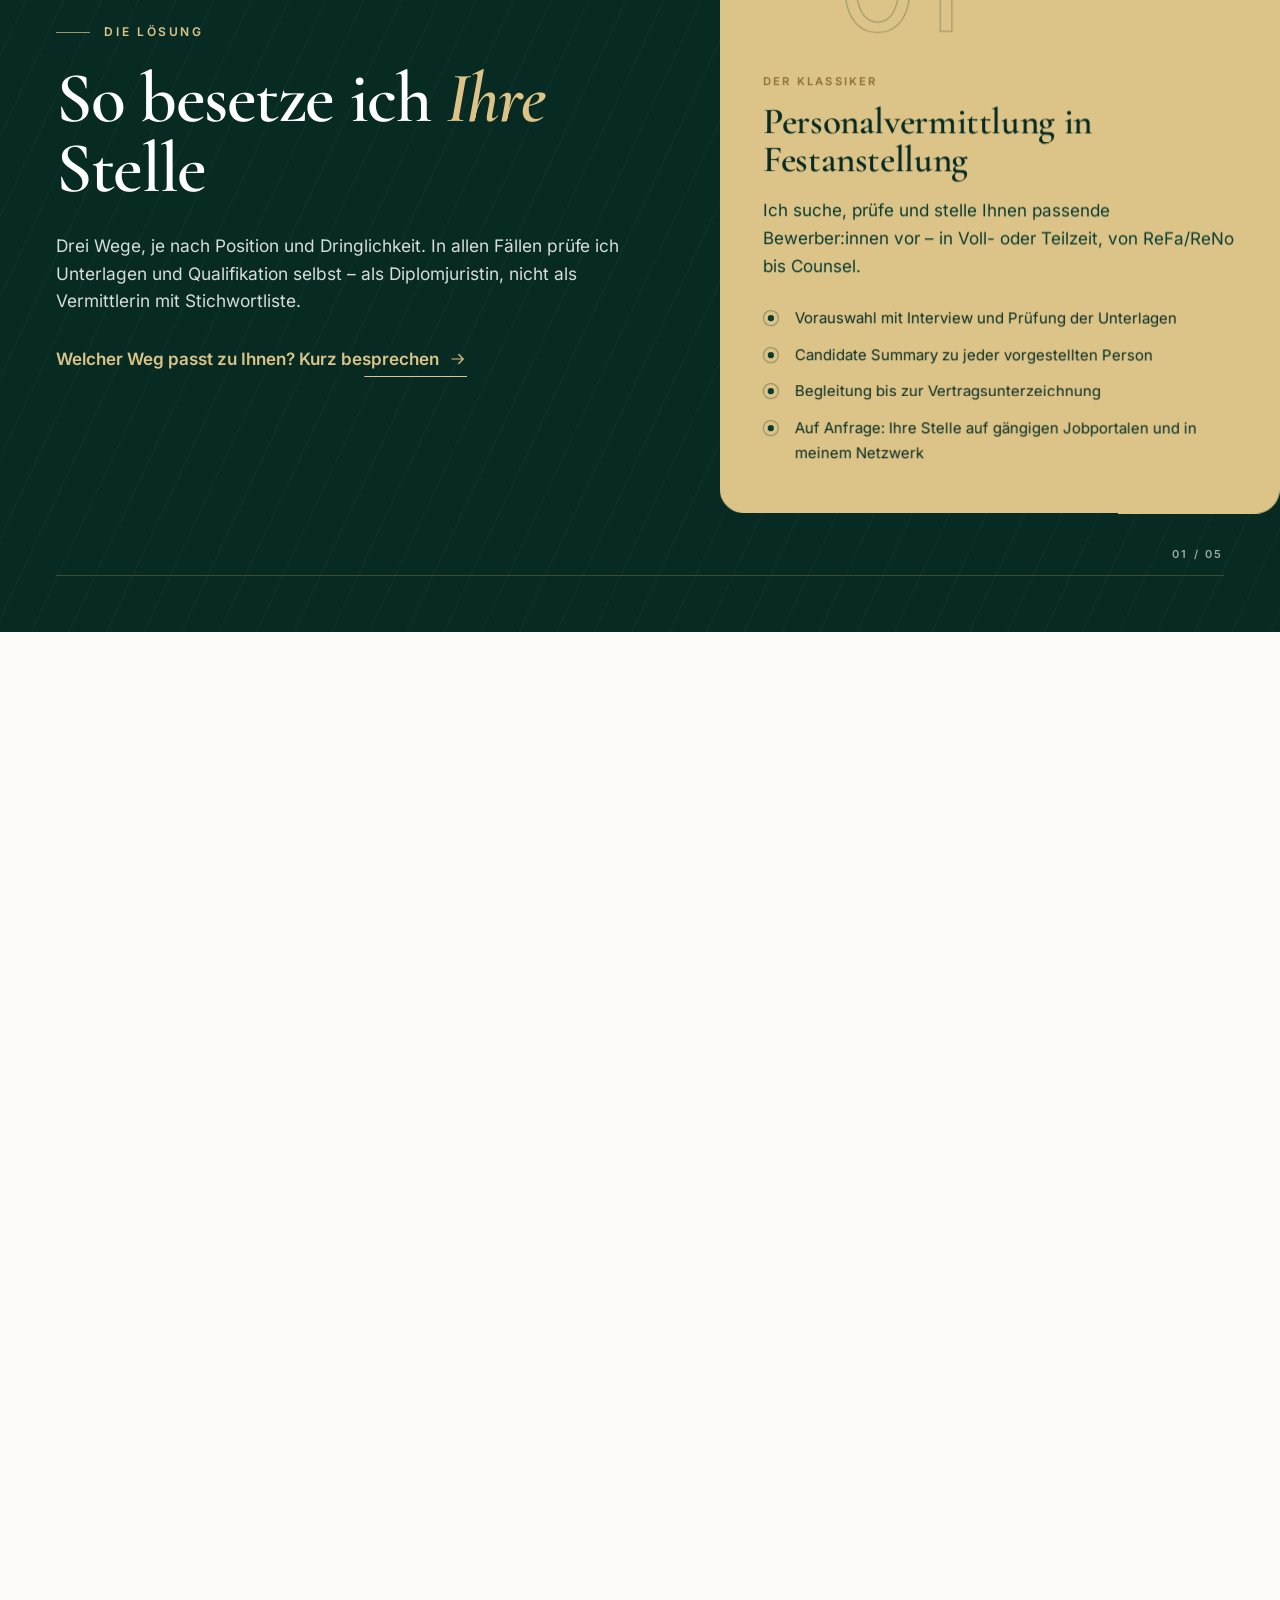
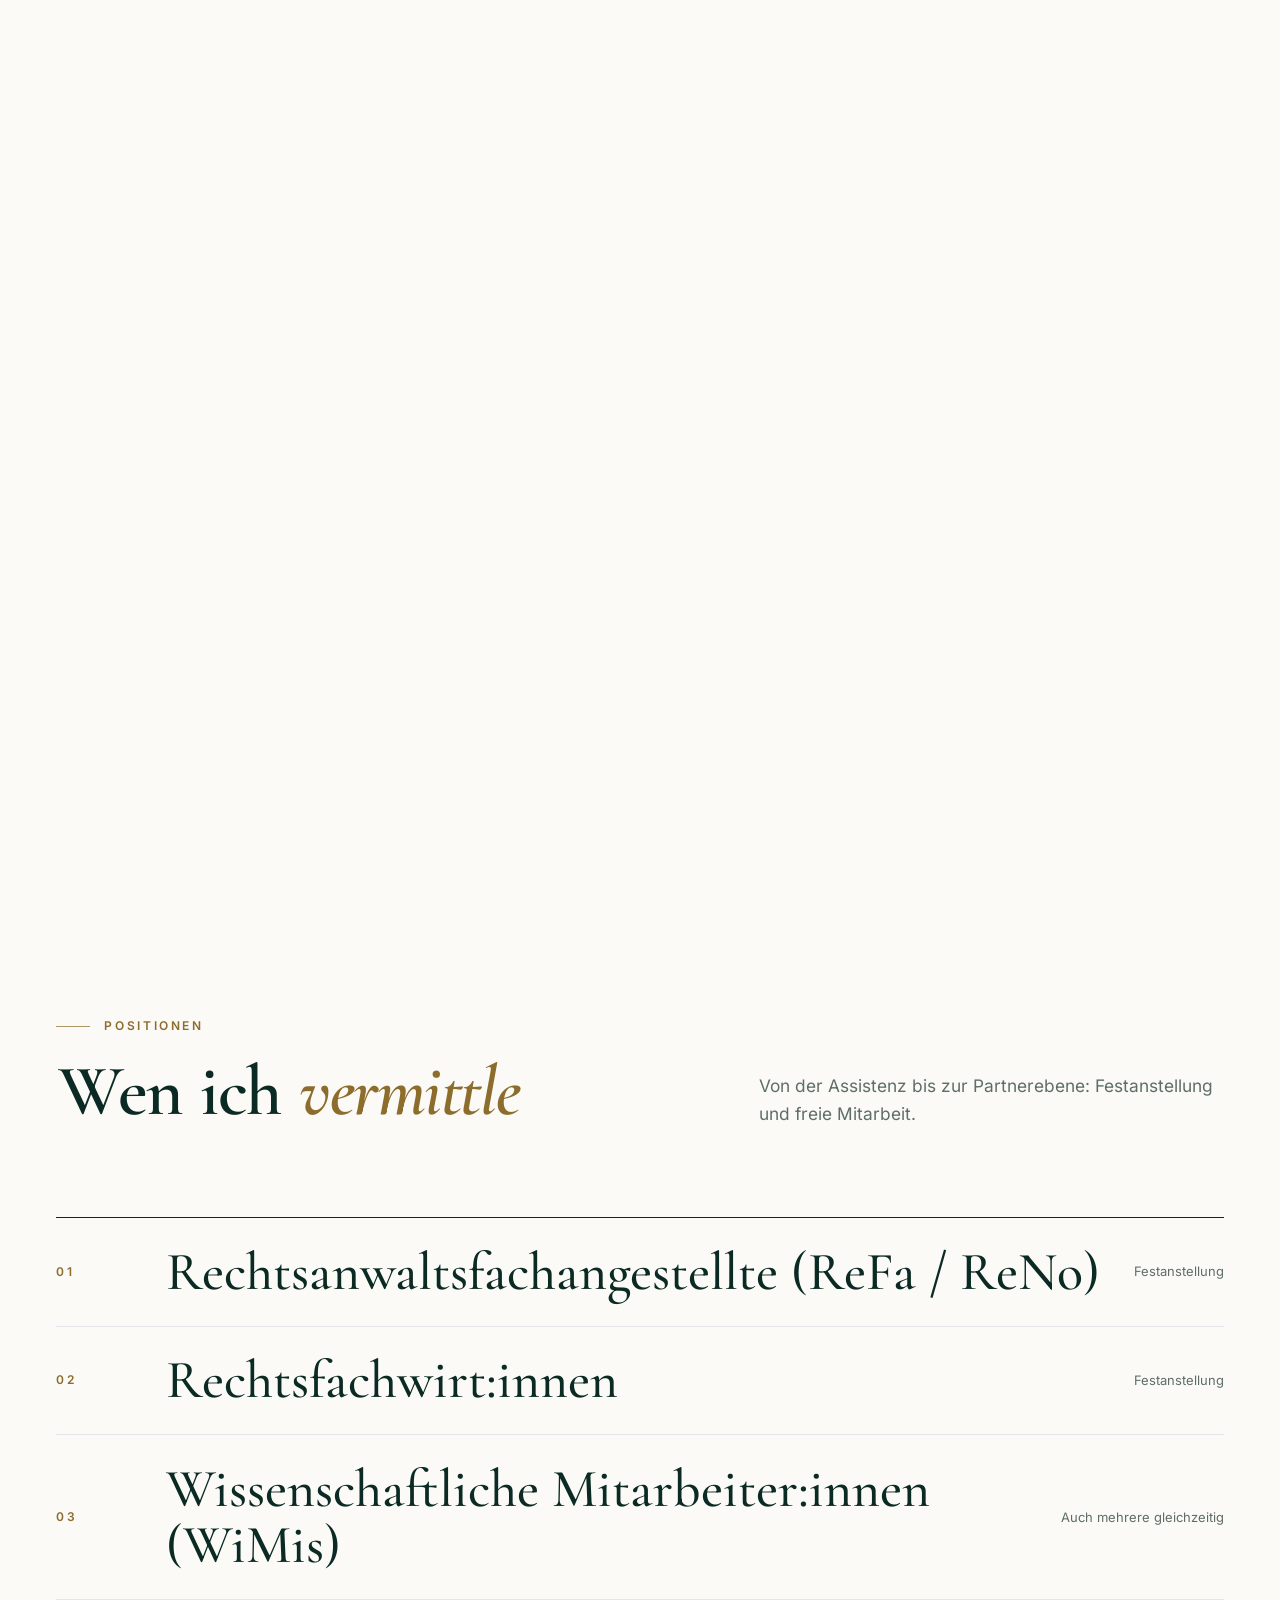
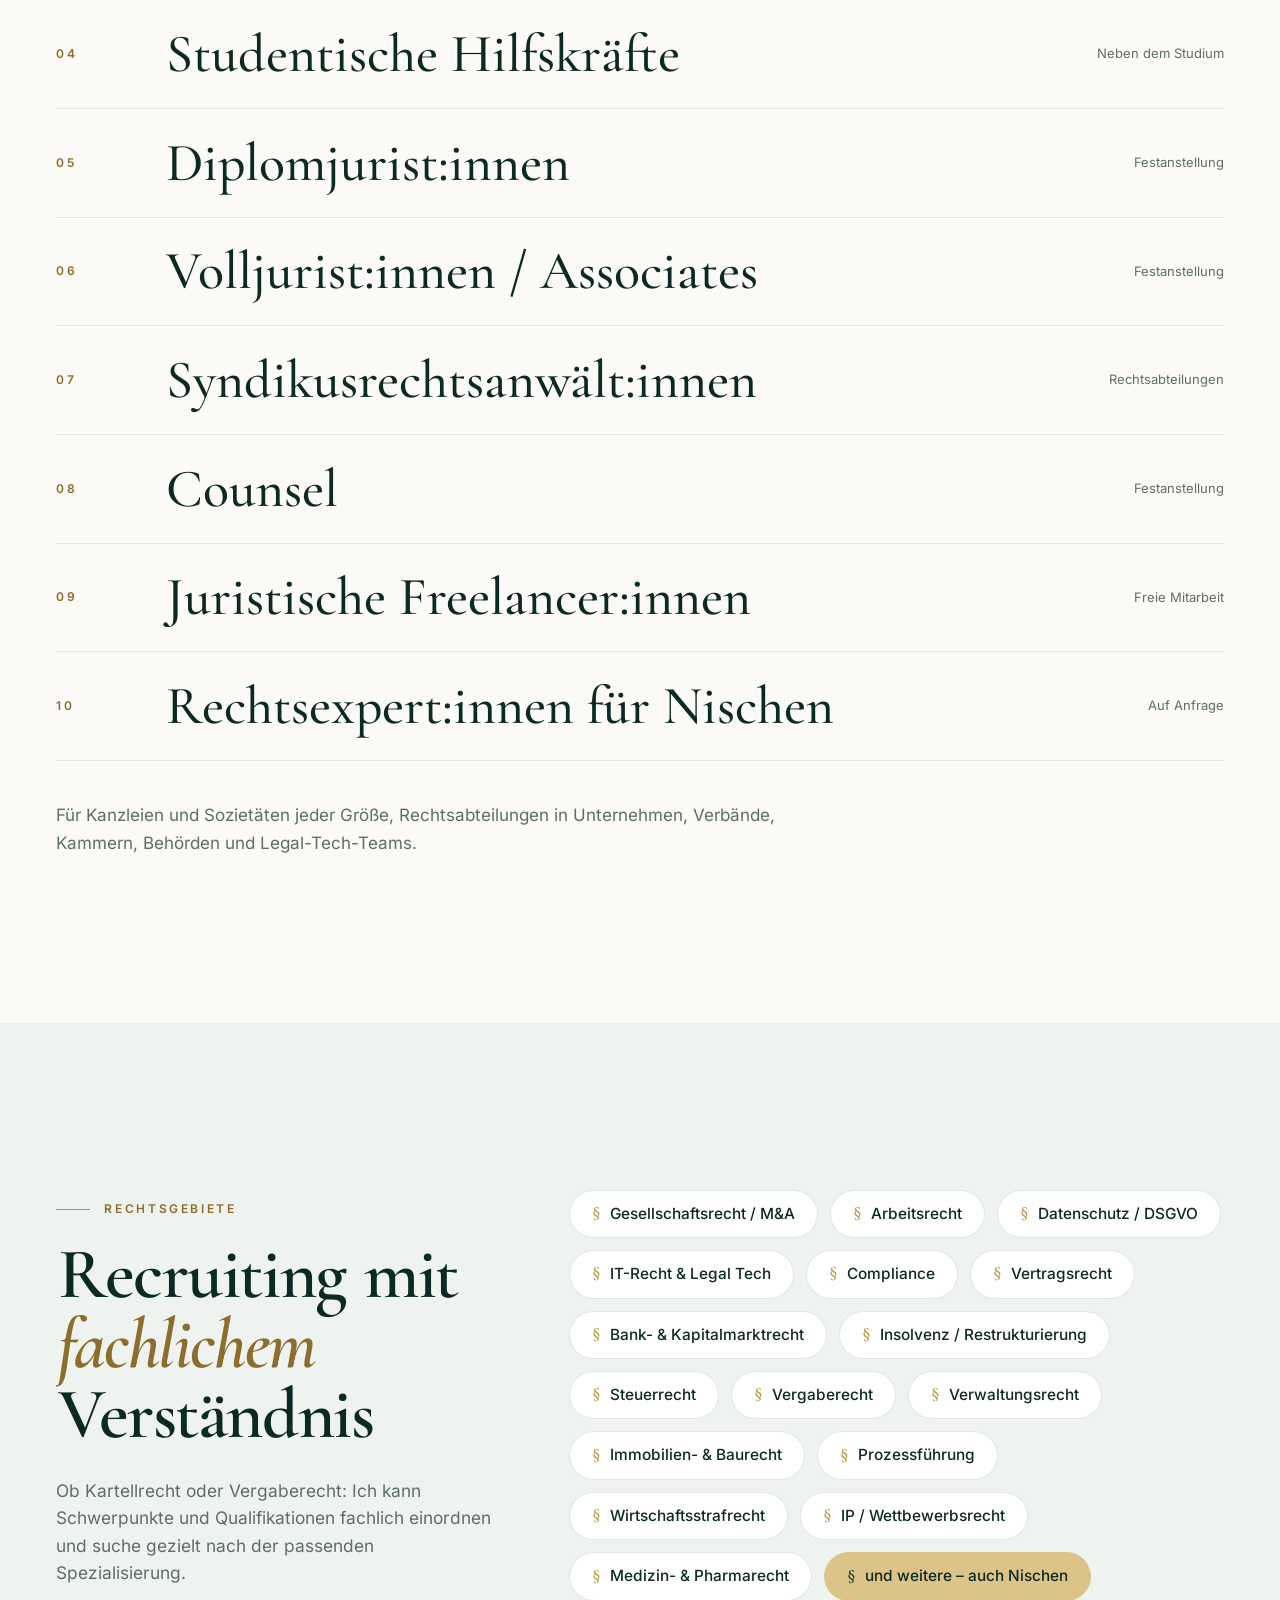
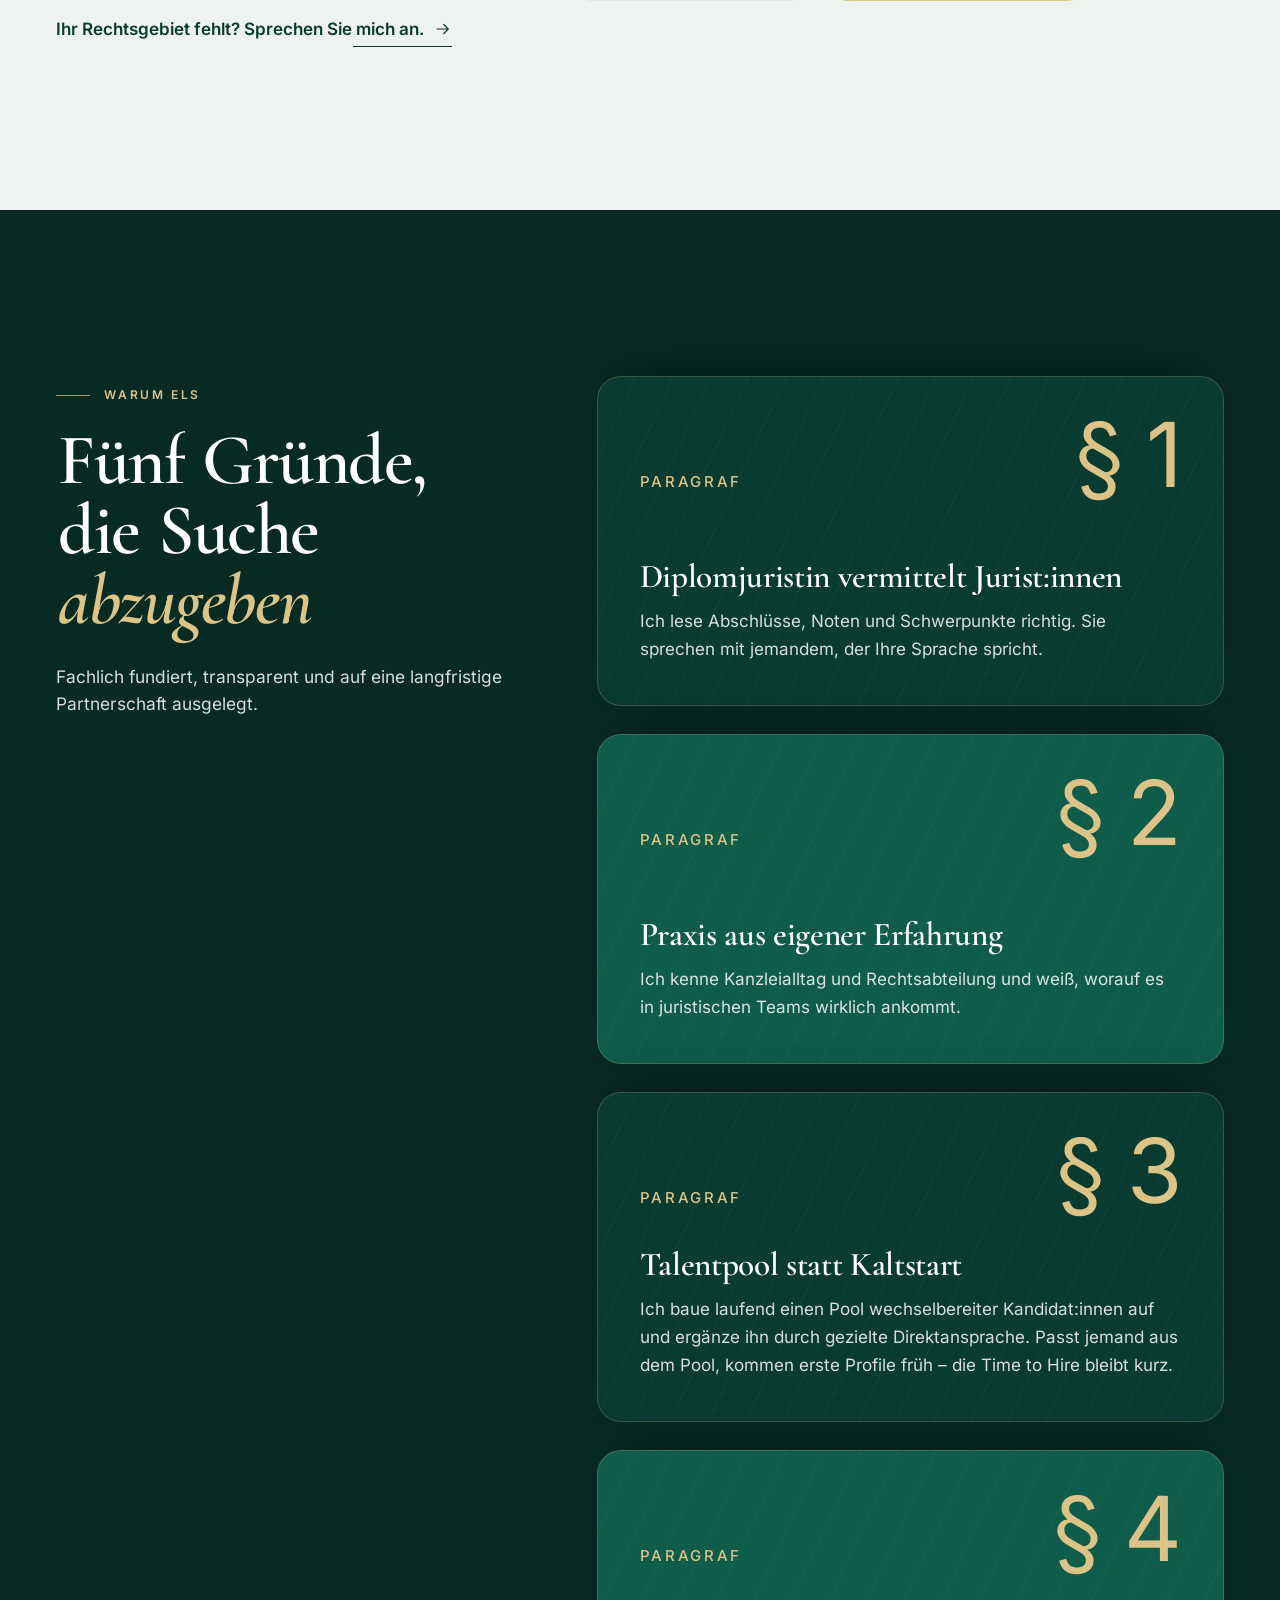
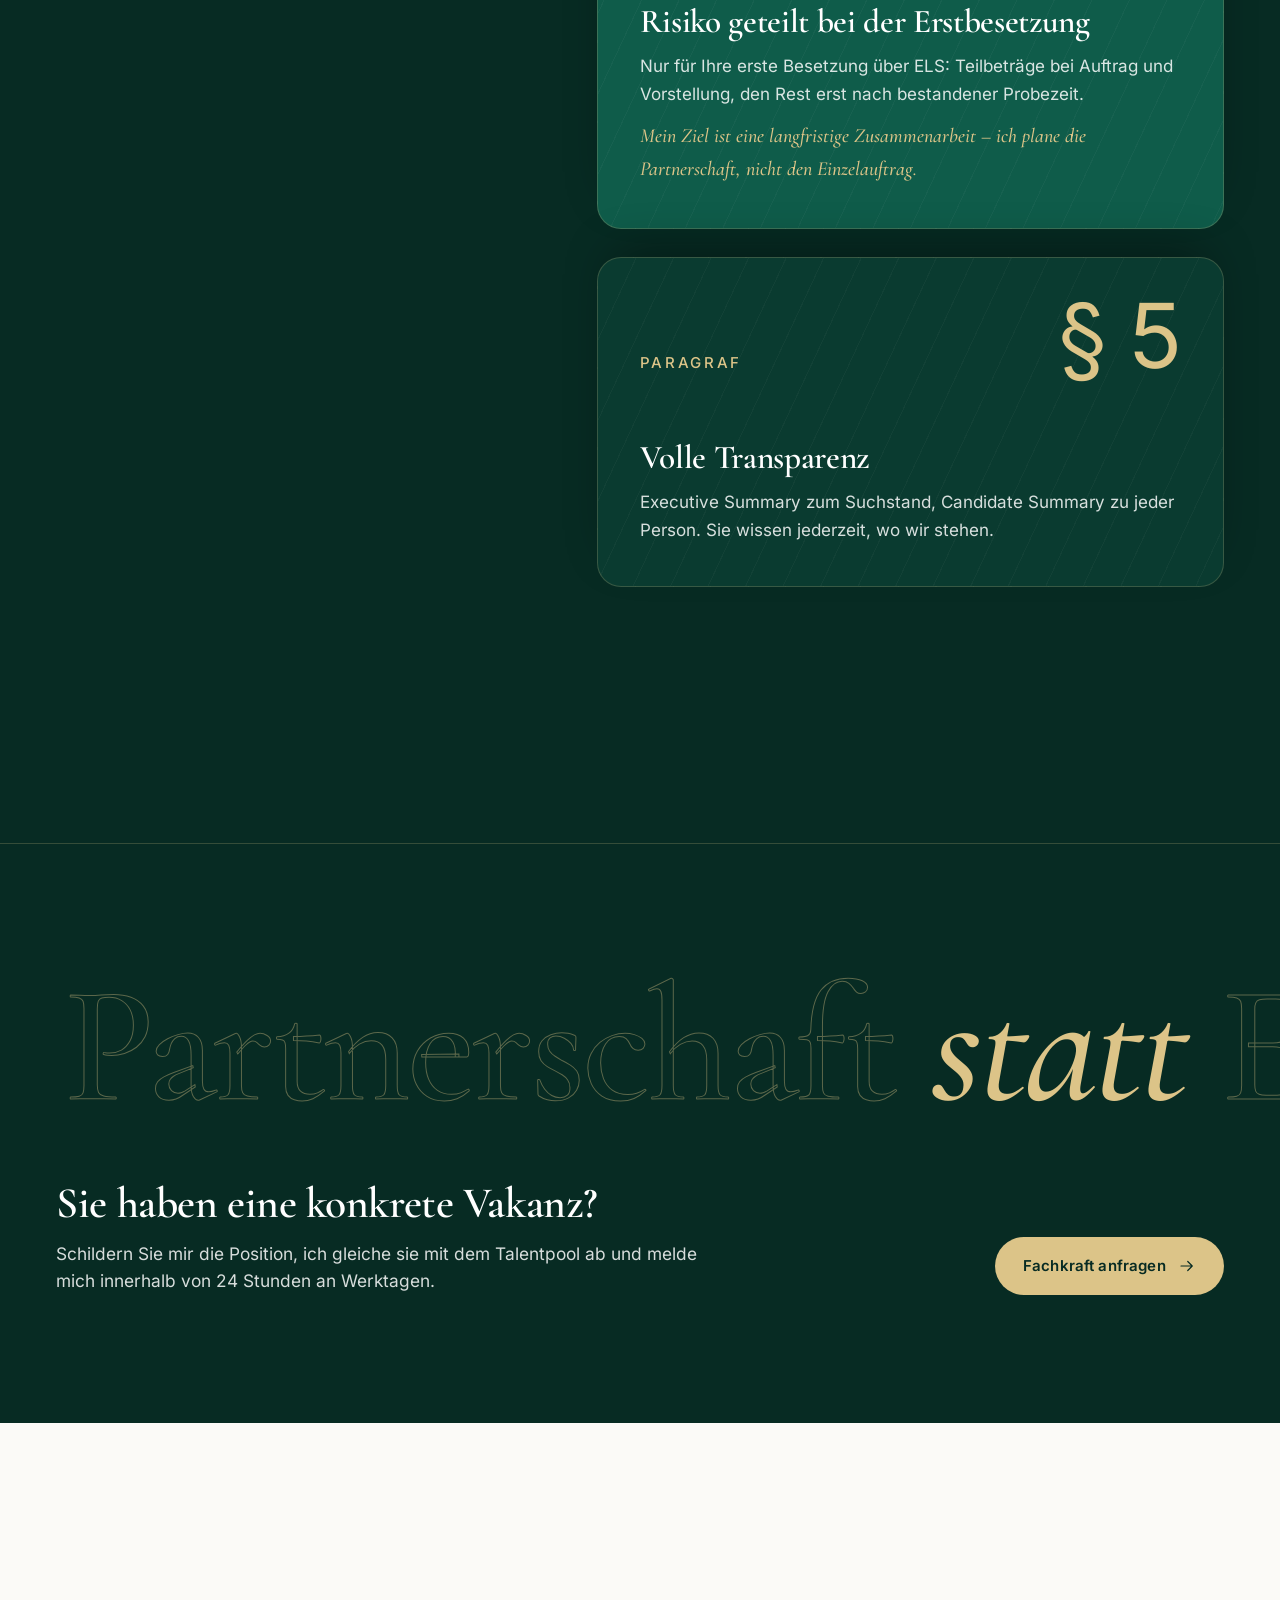
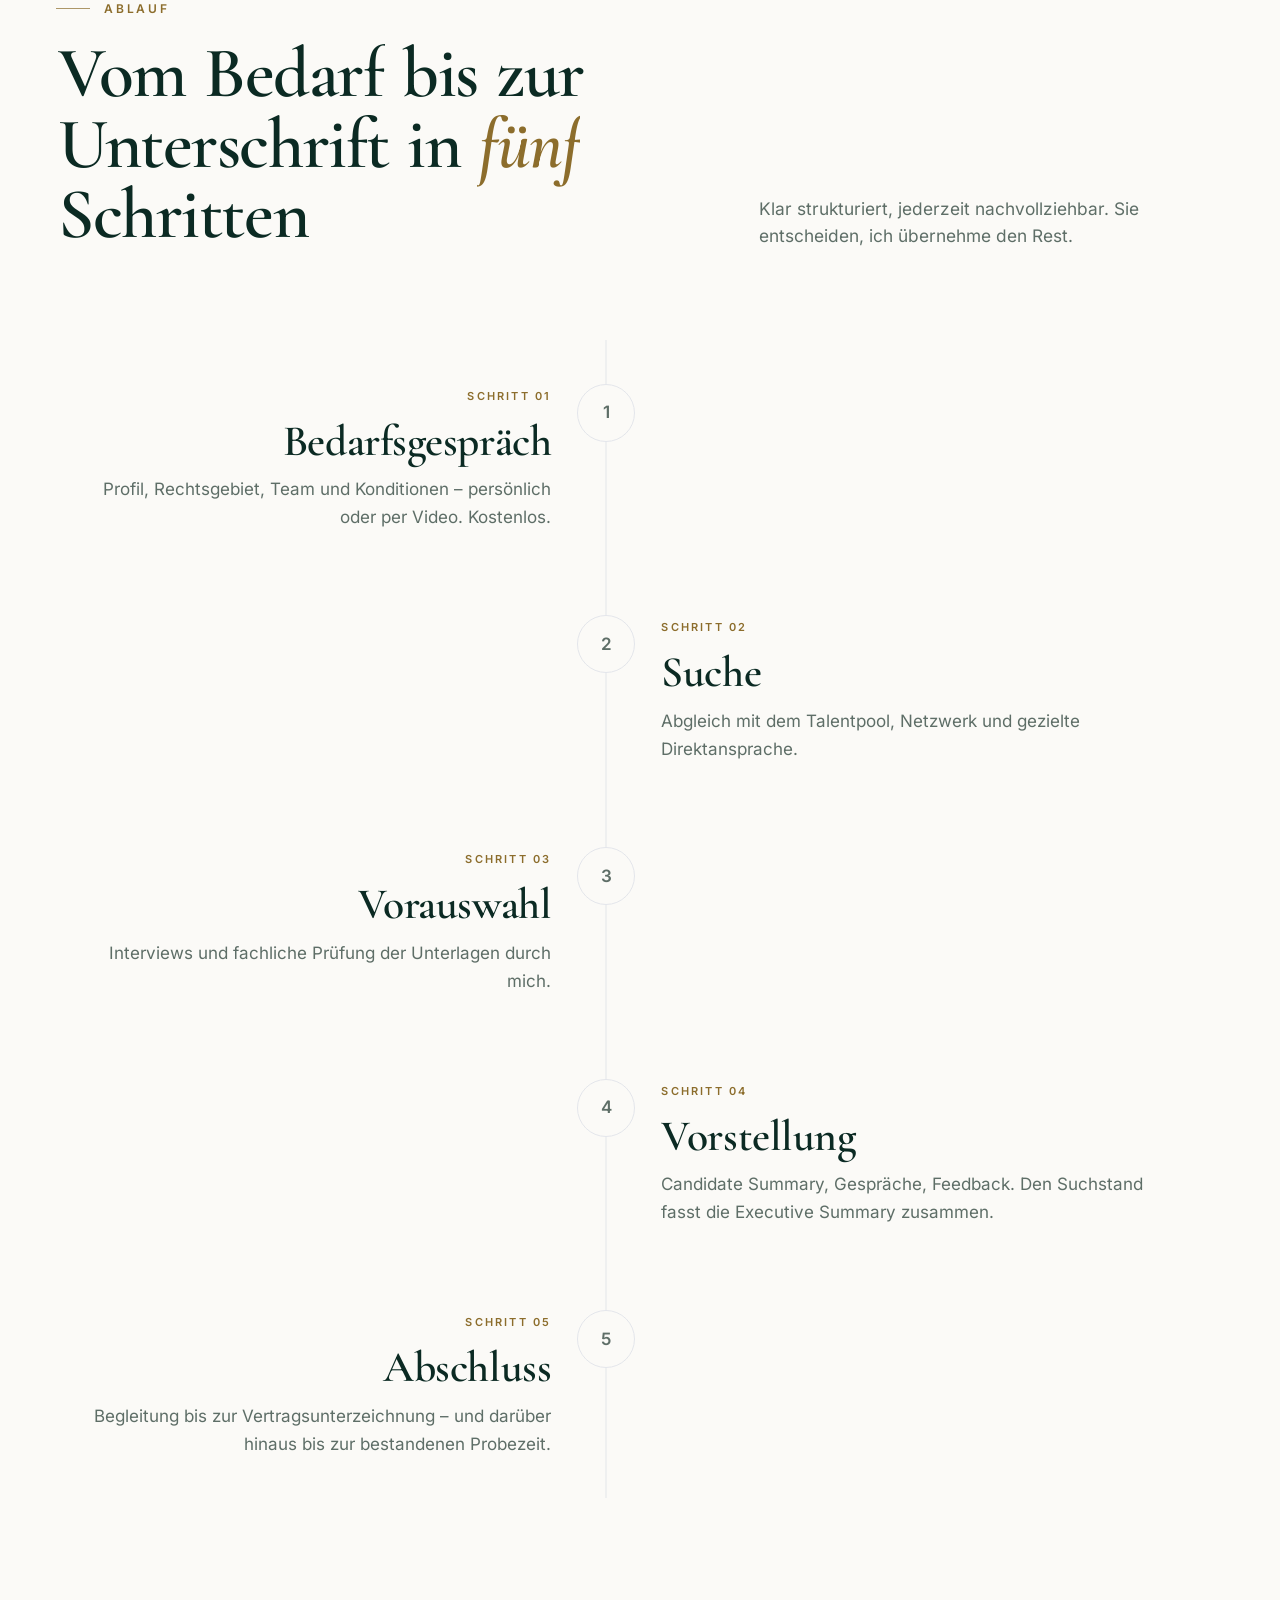
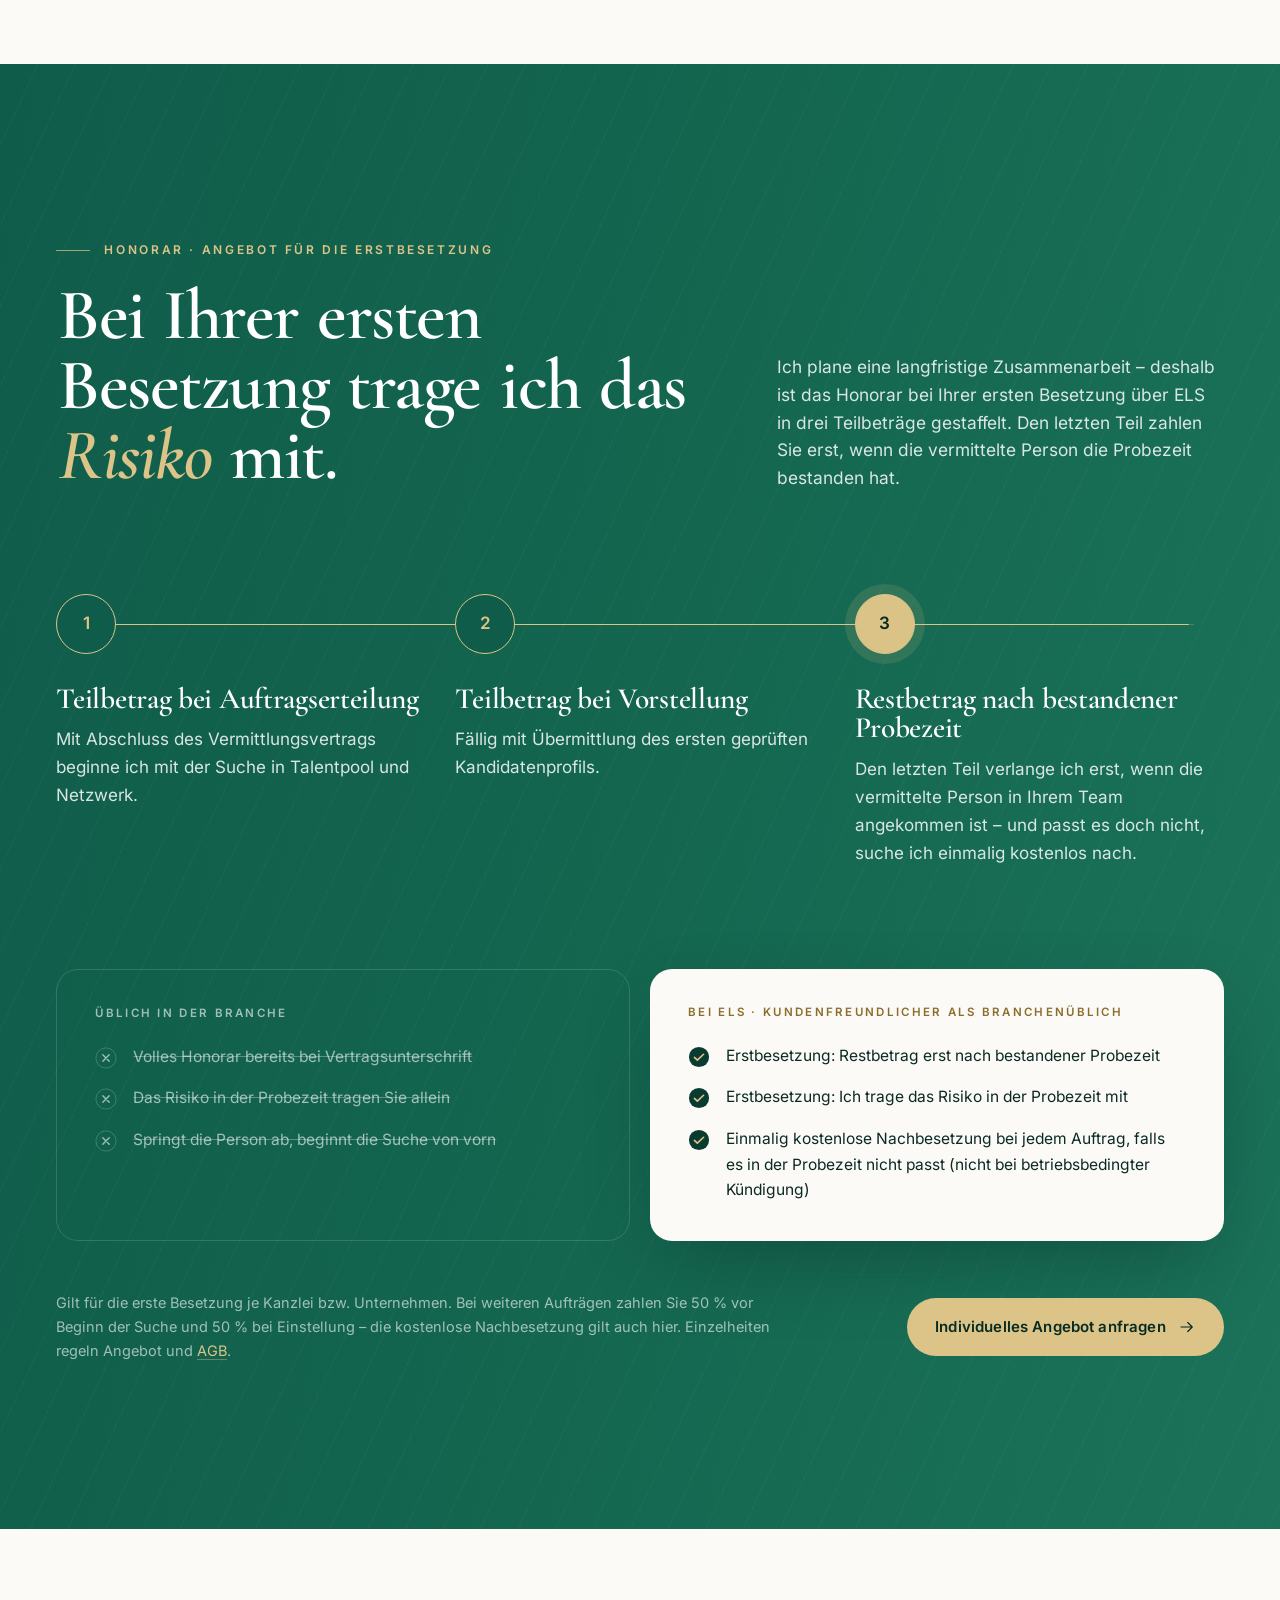
==== commit 3362731b: "Wen ich vermittle: WiMis und studentische Hilfskräfte Co-Authored-By: Claude Opus 5.5 <noreply@anthr" ====
--- a/index.html
+++ b/index.html
@@ -468,13 +468,14 @@
     <ul class="pos-list">
       <li class="pos rv"><span class="i">01</span><span class="t">Rechtsanwaltsfachangestellte (ReFa / ReNo)</span><span class="x">Festanstellung</span></li>
       <li class="pos rv"><span class="i">02</span><span class="t">Rechtsfachwirt:innen</span><span class="x">Festanstellung</span></li>
-      <li class="pos rv"><span class="i">03</span><span class="t">Wissenschaftliche Mitarbeiter:innen</span><span class="x">Auch mehrere gleichzeitig</span></li>
-      <li class="pos rv"><span class="i">04</span><span class="t">Diplomjurist:innen</span><span class="x">Festanstellung</span></li>
-      <li class="pos rv"><span class="i">05</span><span class="t">Volljurist:innen / Associates</span><span class="x">Festanstellung</span></li>
-      <li class="pos rv"><span class="i">06</span><span class="t">Syndikusrechtsanwält:innen</span><span class="x">Rechtsabteilungen</span></li>
-      <li class="pos rv"><span class="i">07</span><span class="t">Counsel</span><span class="x">Festanstellung</span></li>
-      <li class="pos rv"><span class="i">08</span><span class="t">Juristische Freelancer:innen</span><span class="x">Freie Mitarbeit</span></li>
-      <li class="pos rv"><span class="i">09</span><span class="t">Rechtsexpert:innen für Nischen</span><span class="x">Auf Anfrage</span></li>
+      <li class="pos rv"><span class="i">03</span><span class="t">Wissenschaftliche Mitarbeiter:innen (WiMis)</span><span class="x">Auch mehrere gleichzeitig</span></li>
+      <li class="pos rv"><span class="i">04</span><span class="t">Studentische Hilfskräfte</span><span class="x">Neben dem Studium</span></li>
+      <li class="pos rv"><span class="i">05</span><span class="t">Diplomjurist:innen</span><span class="x">Festanstellung</span></li>
+      <li class="pos rv"><span class="i">06</span><span class="t">Volljurist:innen / Associates</span><span class="x">Festanstellung</span></li>
+      <li class="pos rv"><span class="i">07</span><span class="t">Syndikusrechtsanwält:innen</span><span class="x">Rechtsabteilungen</span></li>
+      <li class="pos rv"><span class="i">08</span><span class="t">Counsel</span><span class="x">Festanstellung</span></li>
+      <li class="pos rv"><span class="i">09</span><span class="t">Juristische Freelancer:innen</span><span class="x">Freie Mitarbeit</span></li>
+      <li class="pos rv"><span class="i">10</span><span class="t">Rechtsexpert:innen für Nischen</span><span class="x">Auf Anfrage</span></li>
     </ul>
     <p class="pos-note rv">Für Kanzleien und Sozietäten jeder Größe, Rechtsabteilungen in Unternehmen, Verbände, Kammern, Behörden und Legal-Tech-Teams.</p>
   </div>
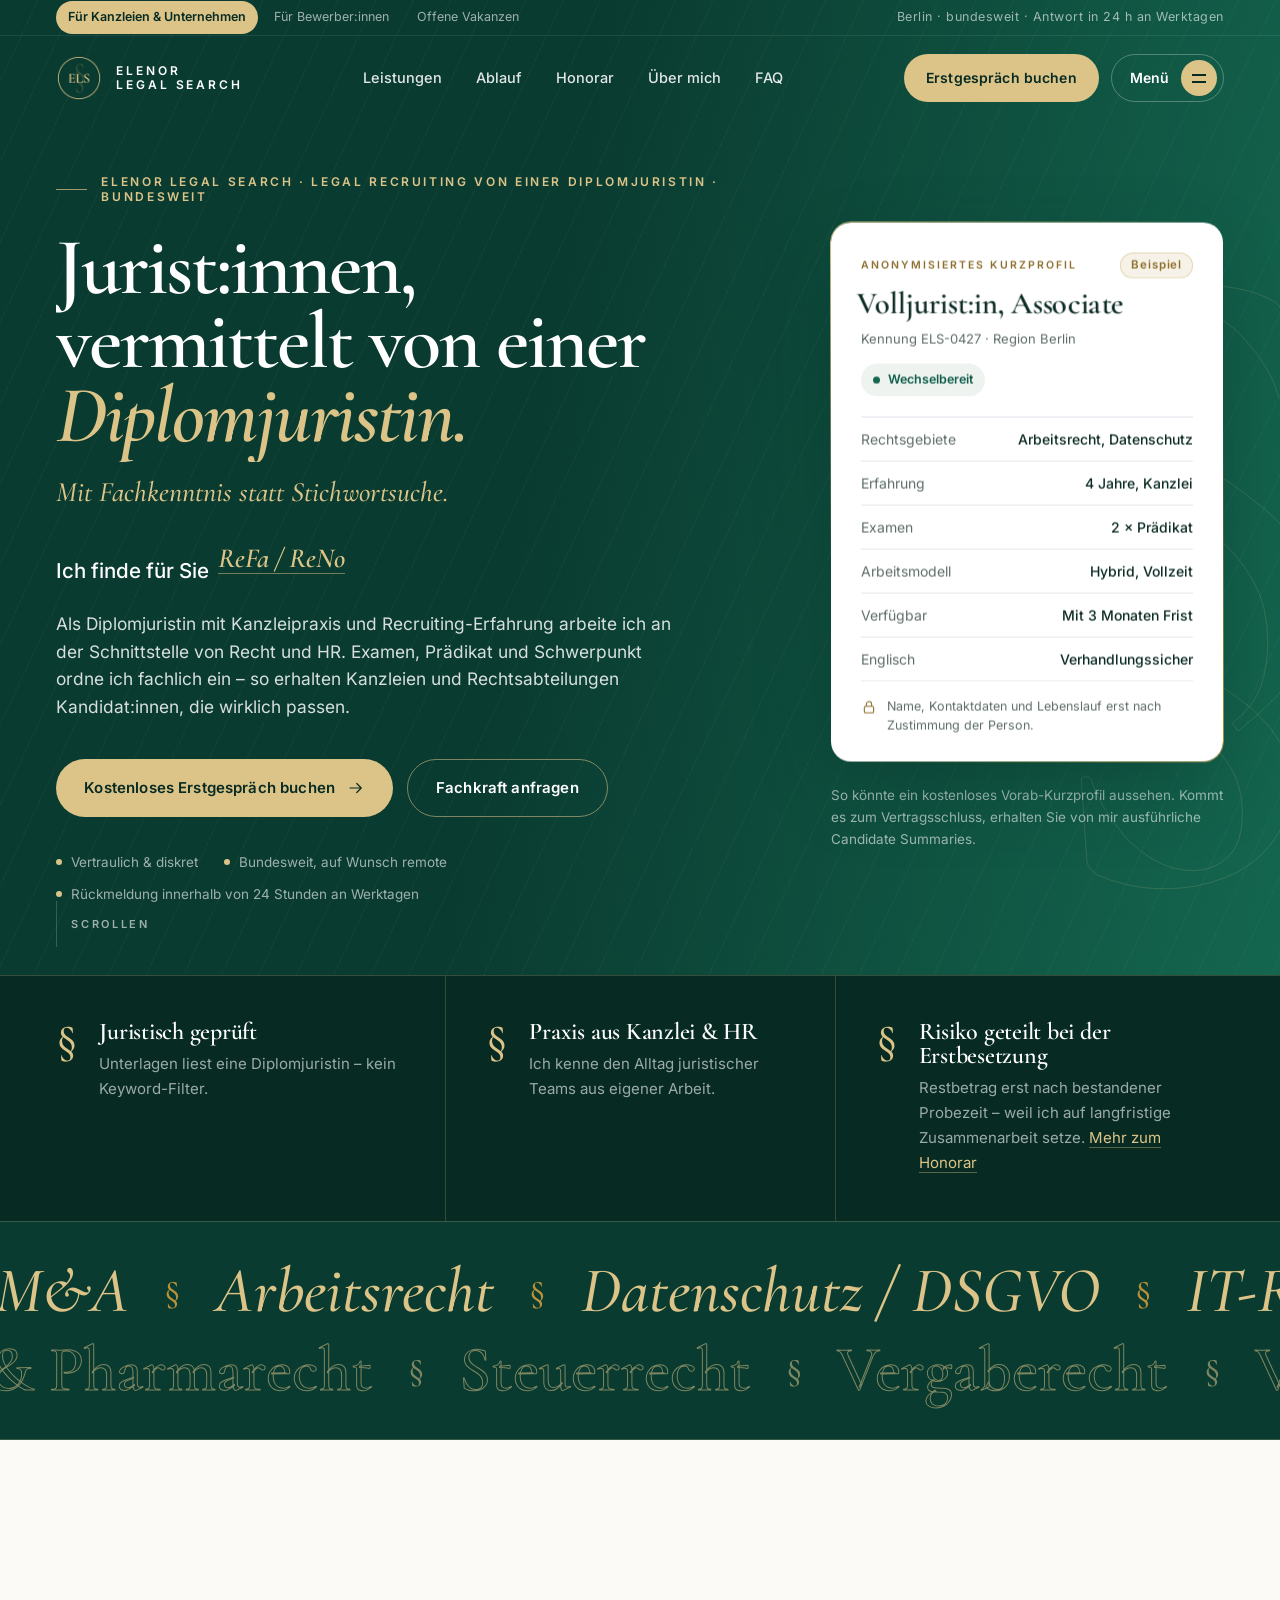
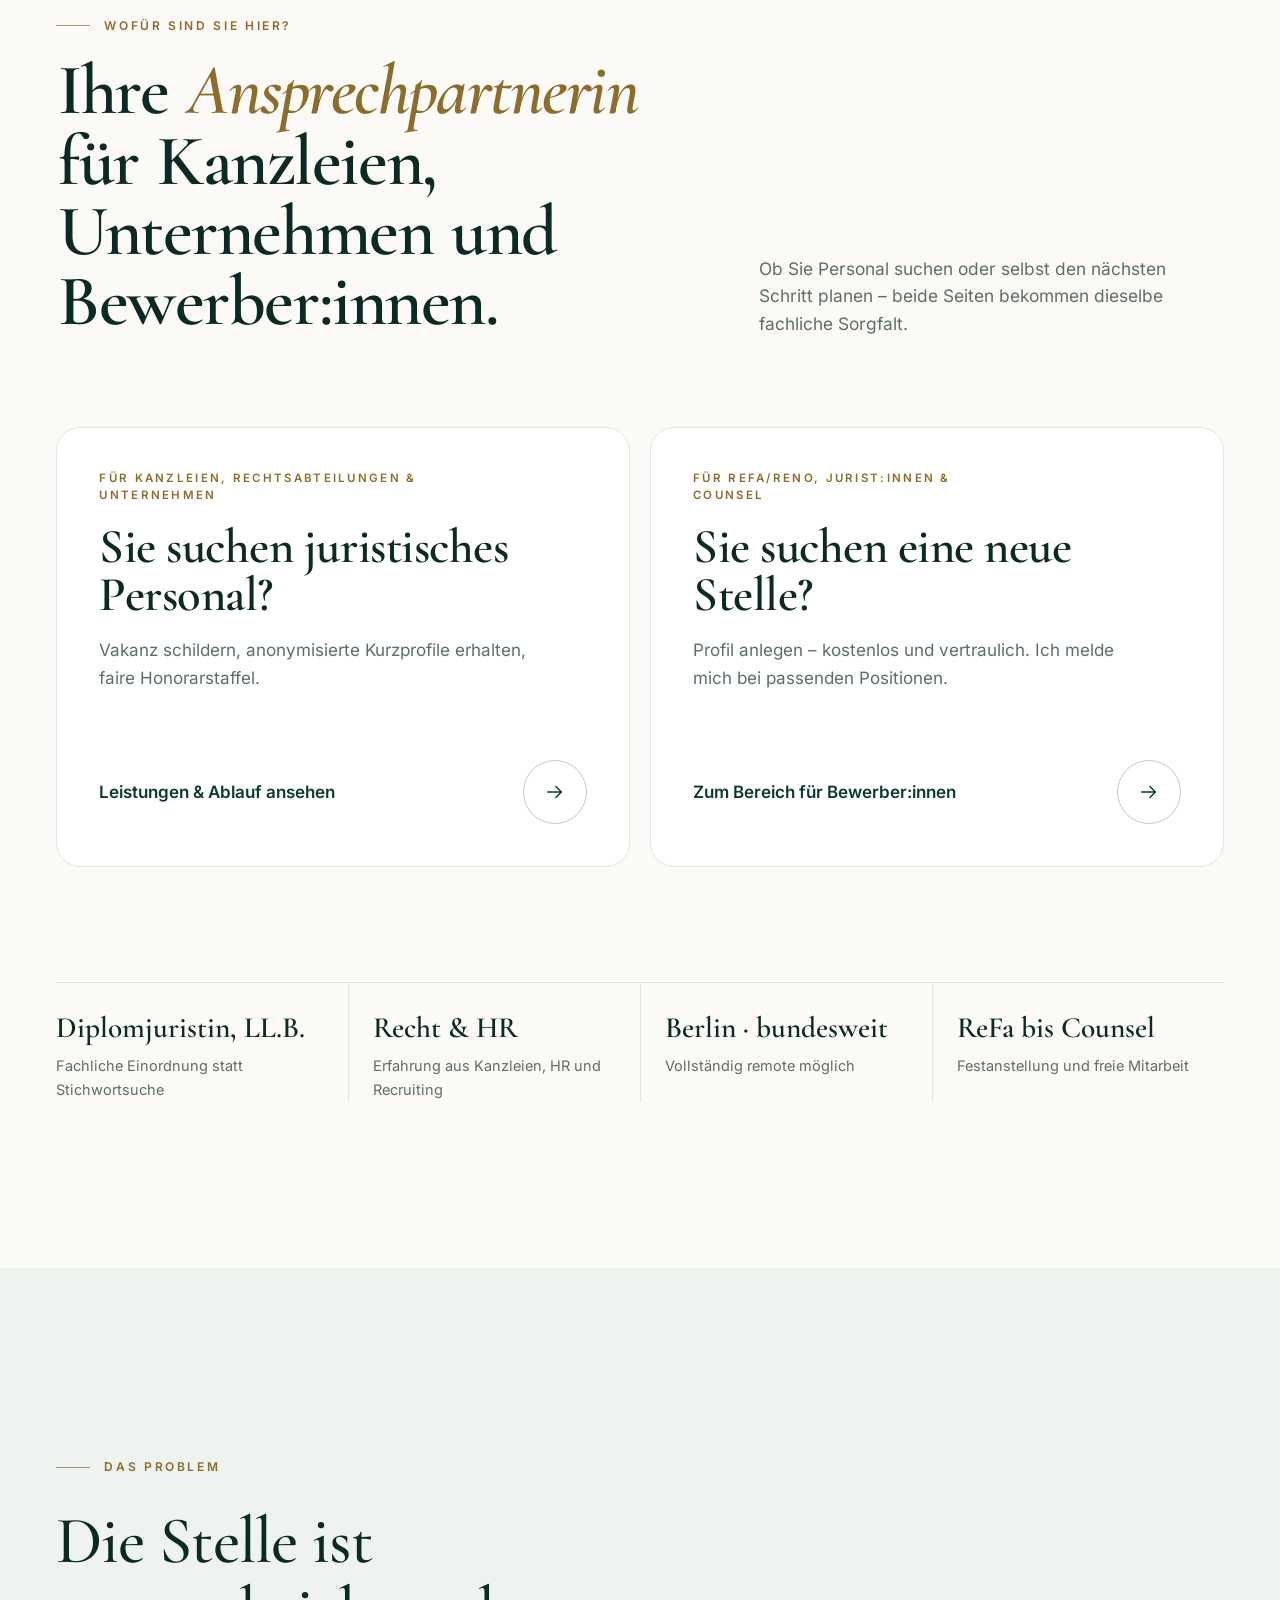
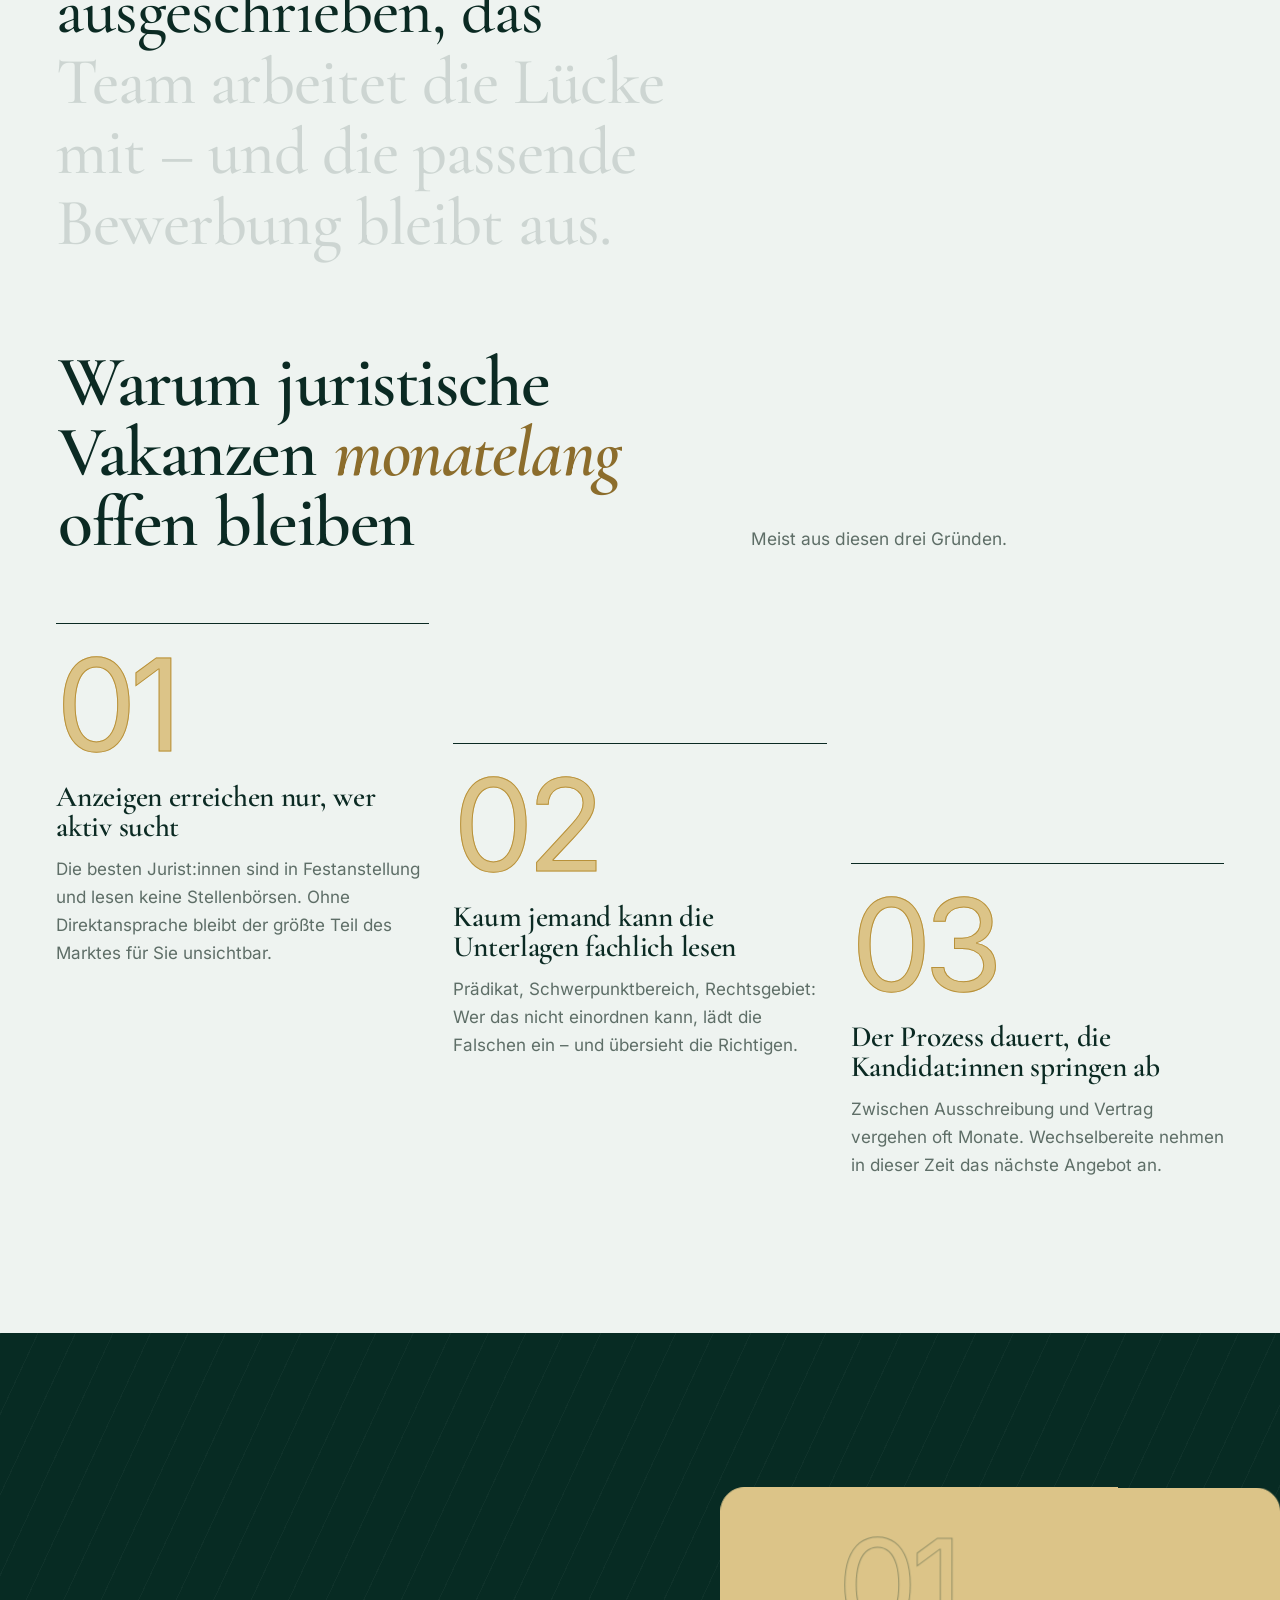
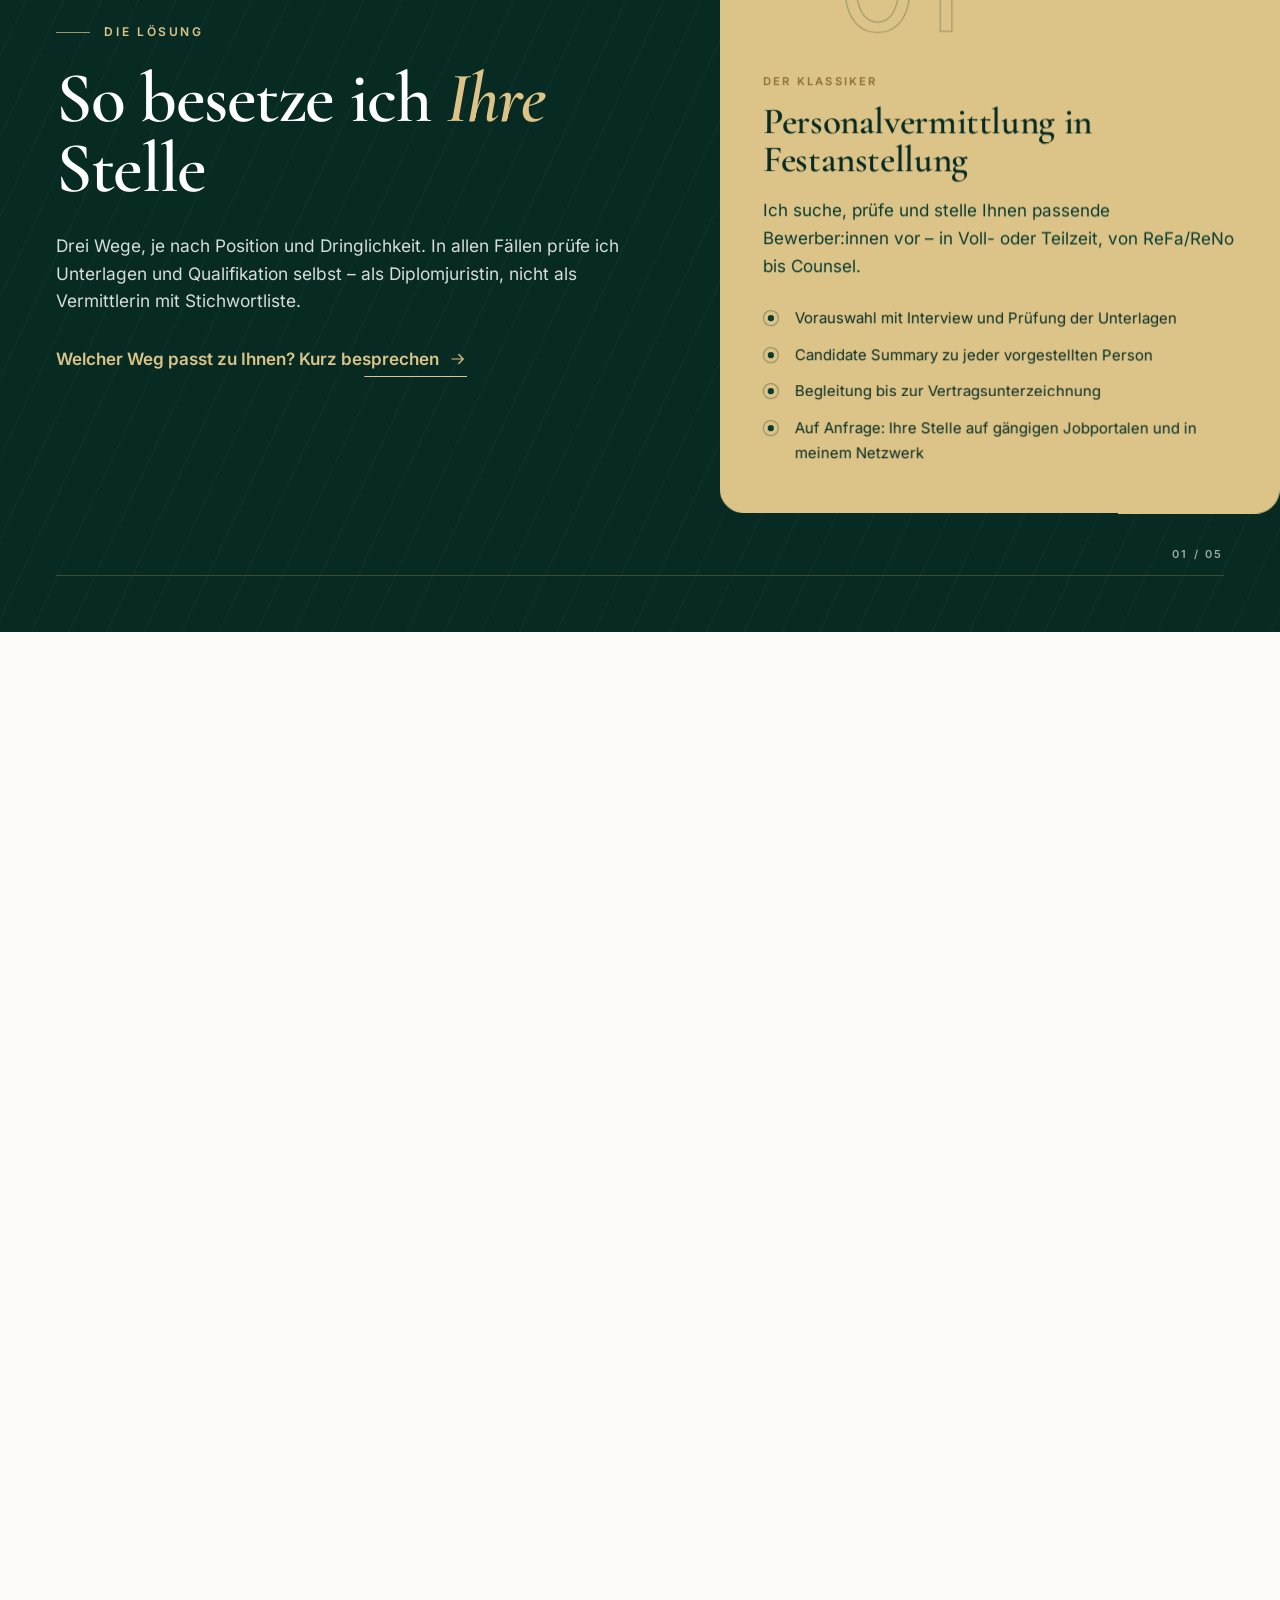
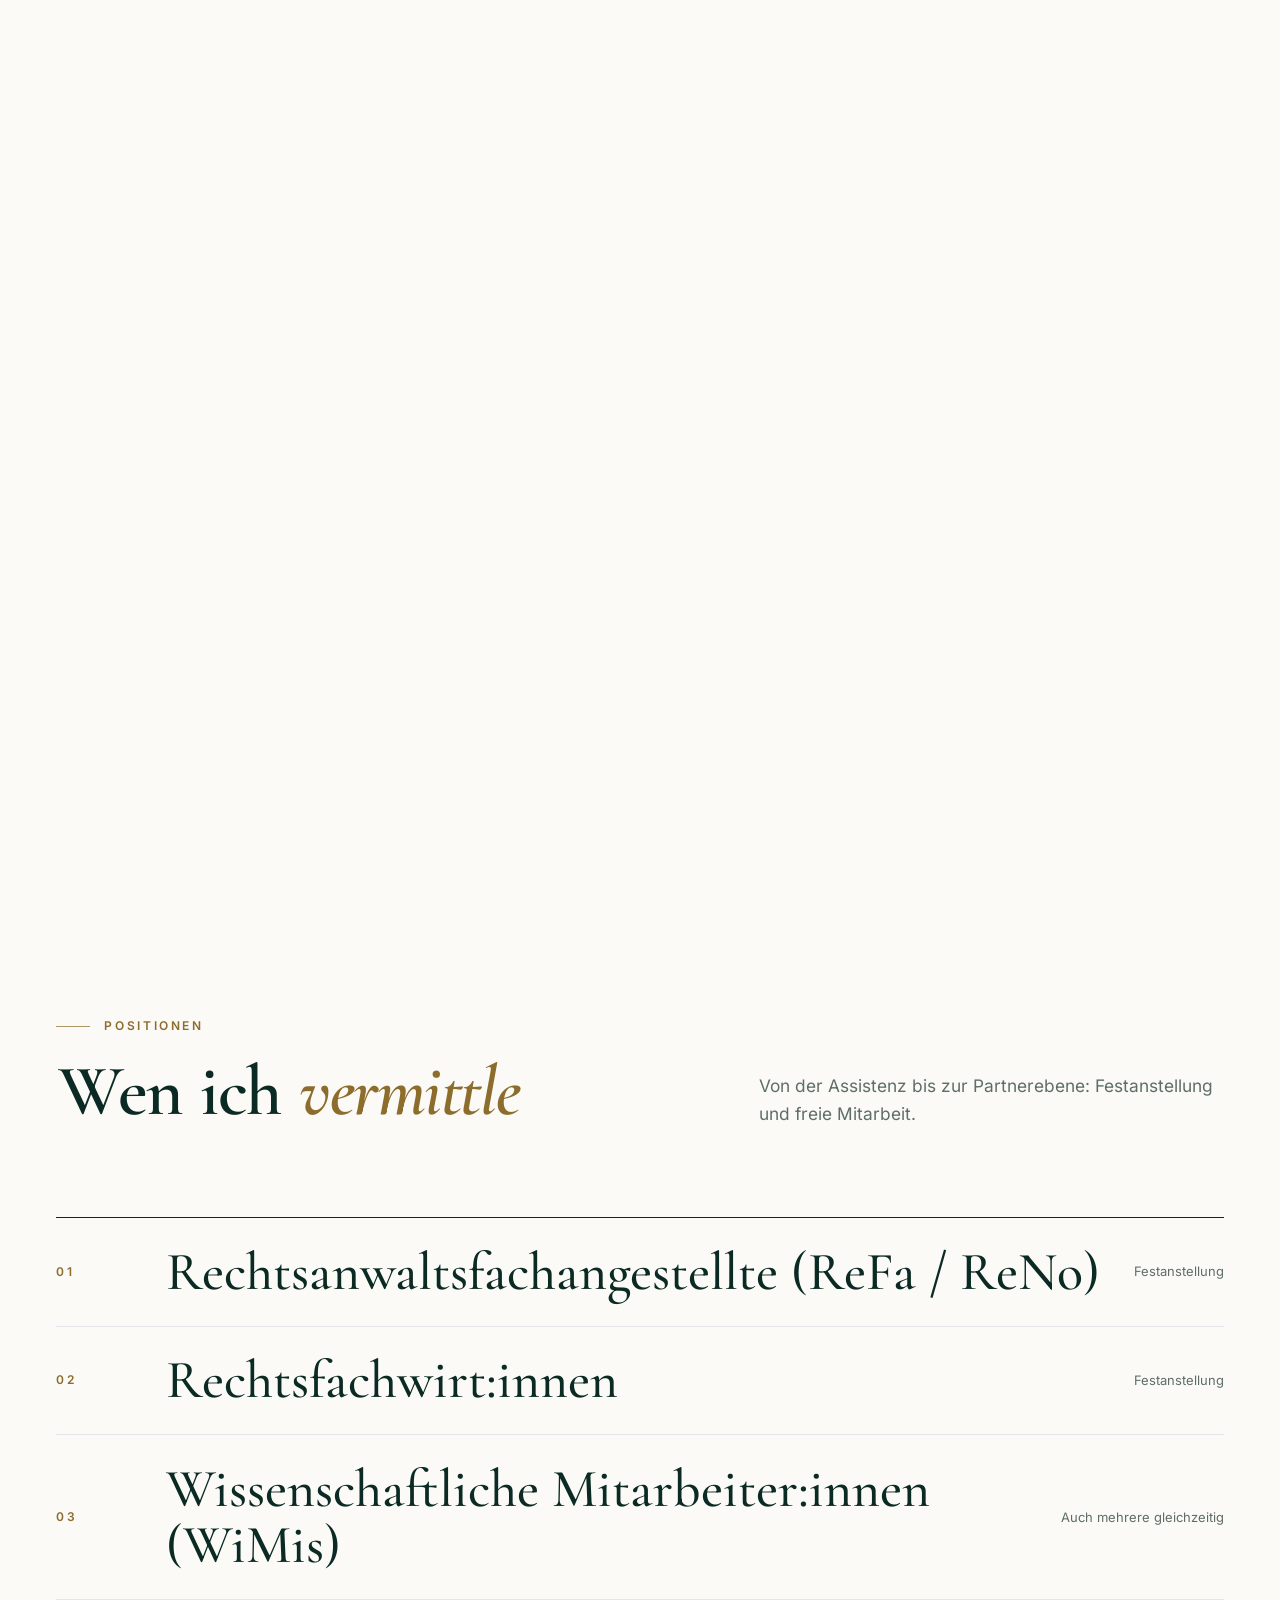
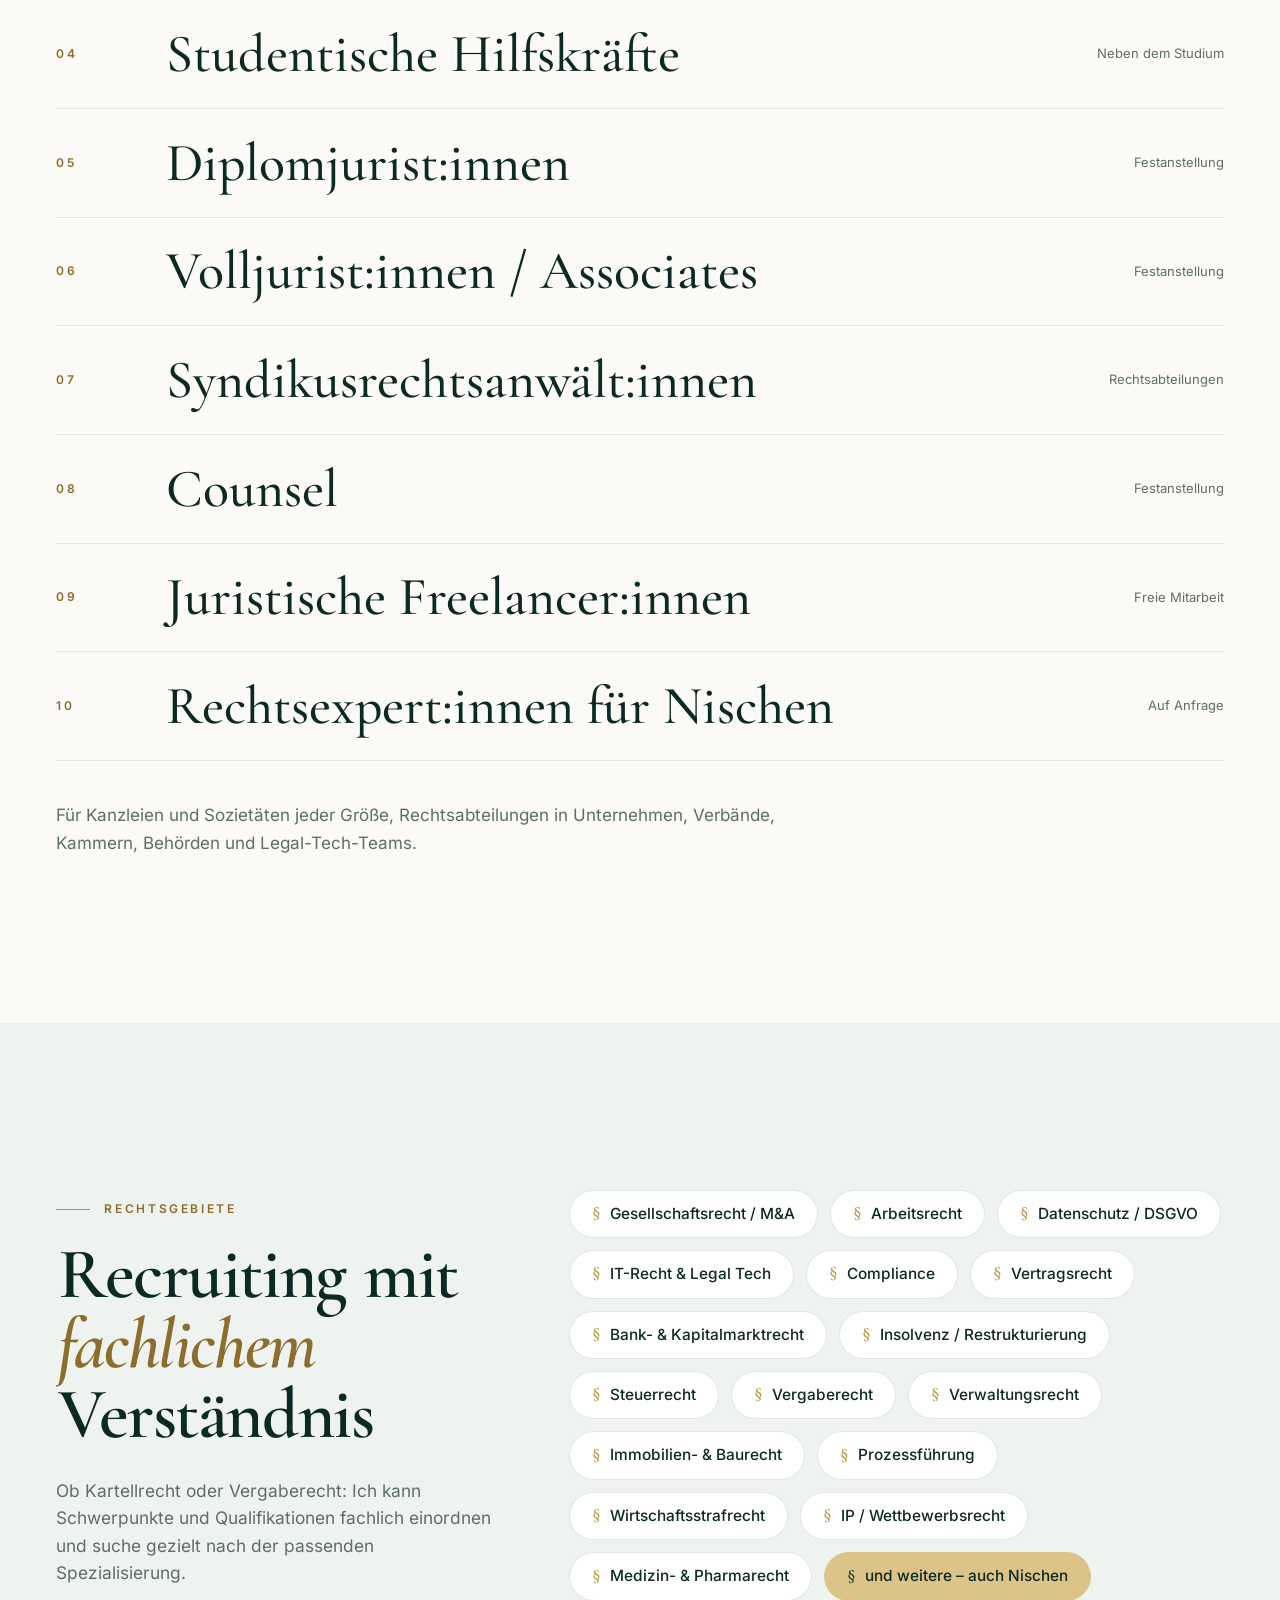
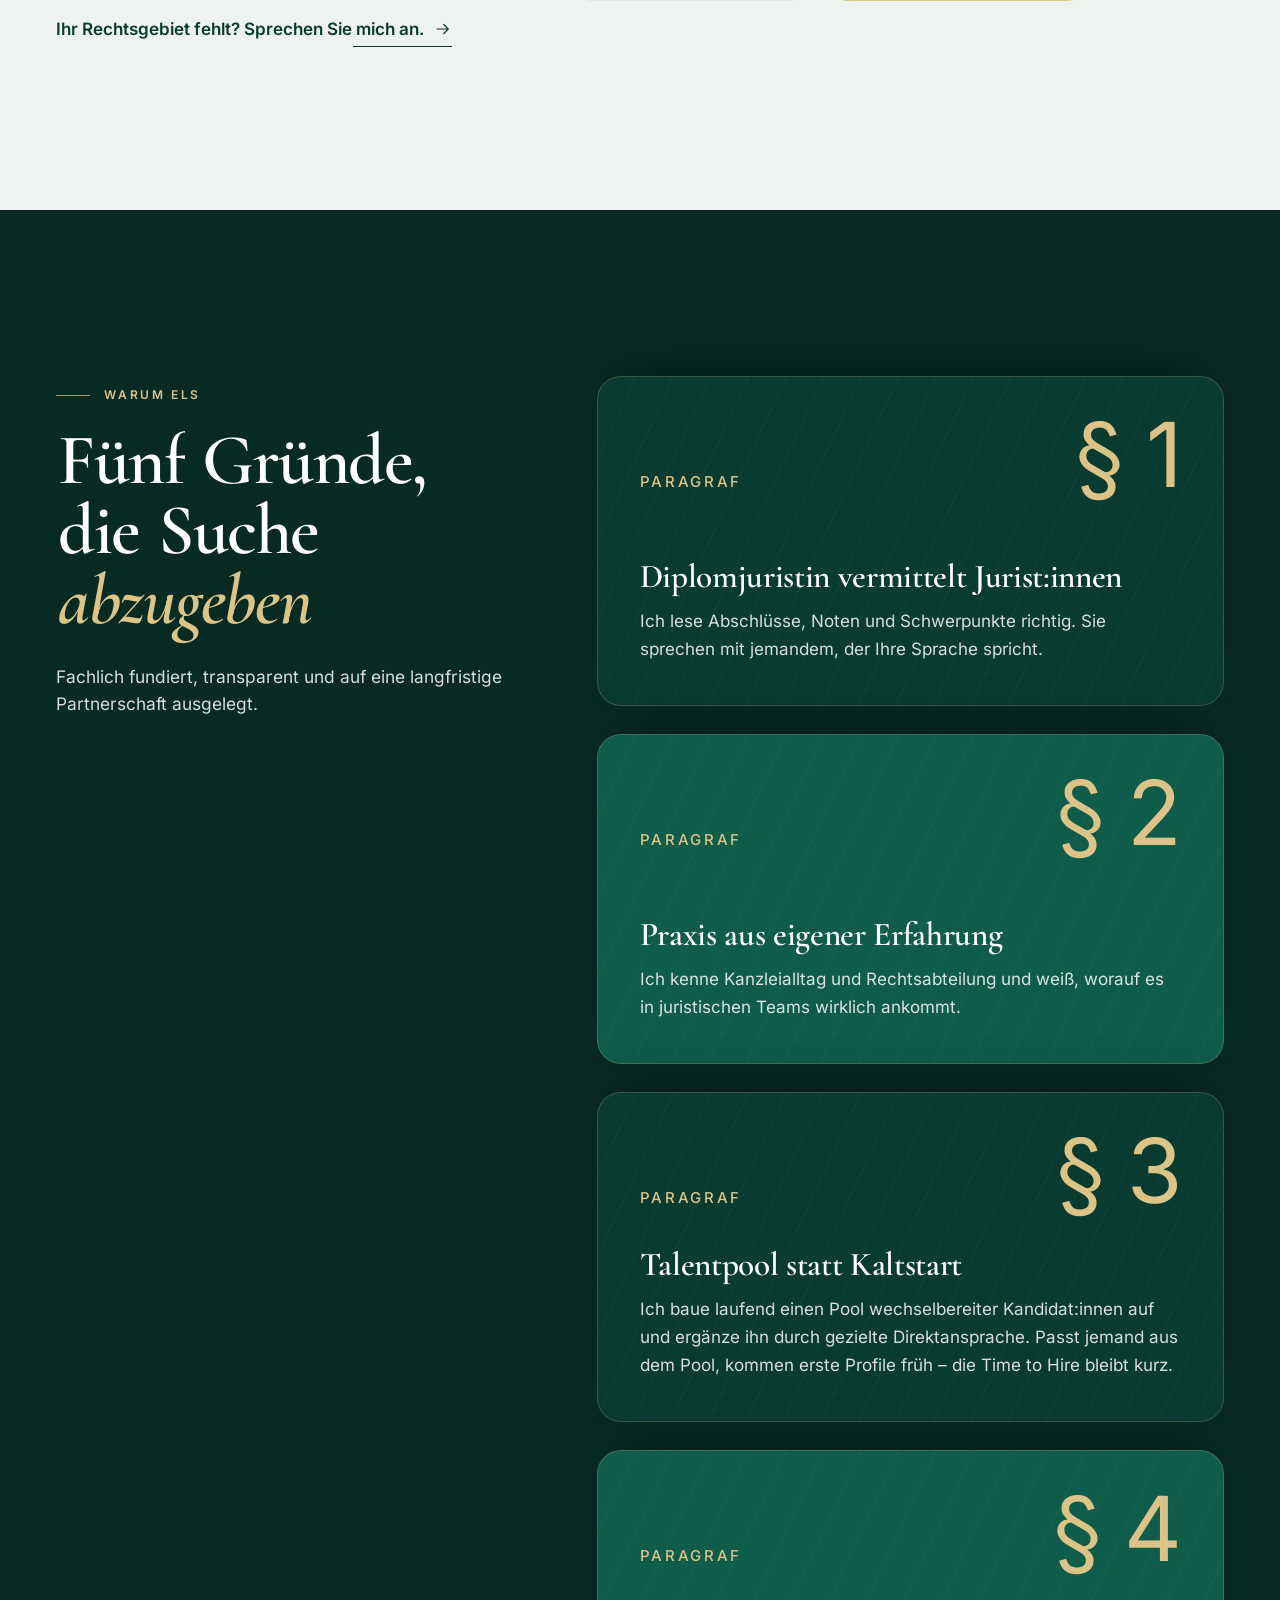
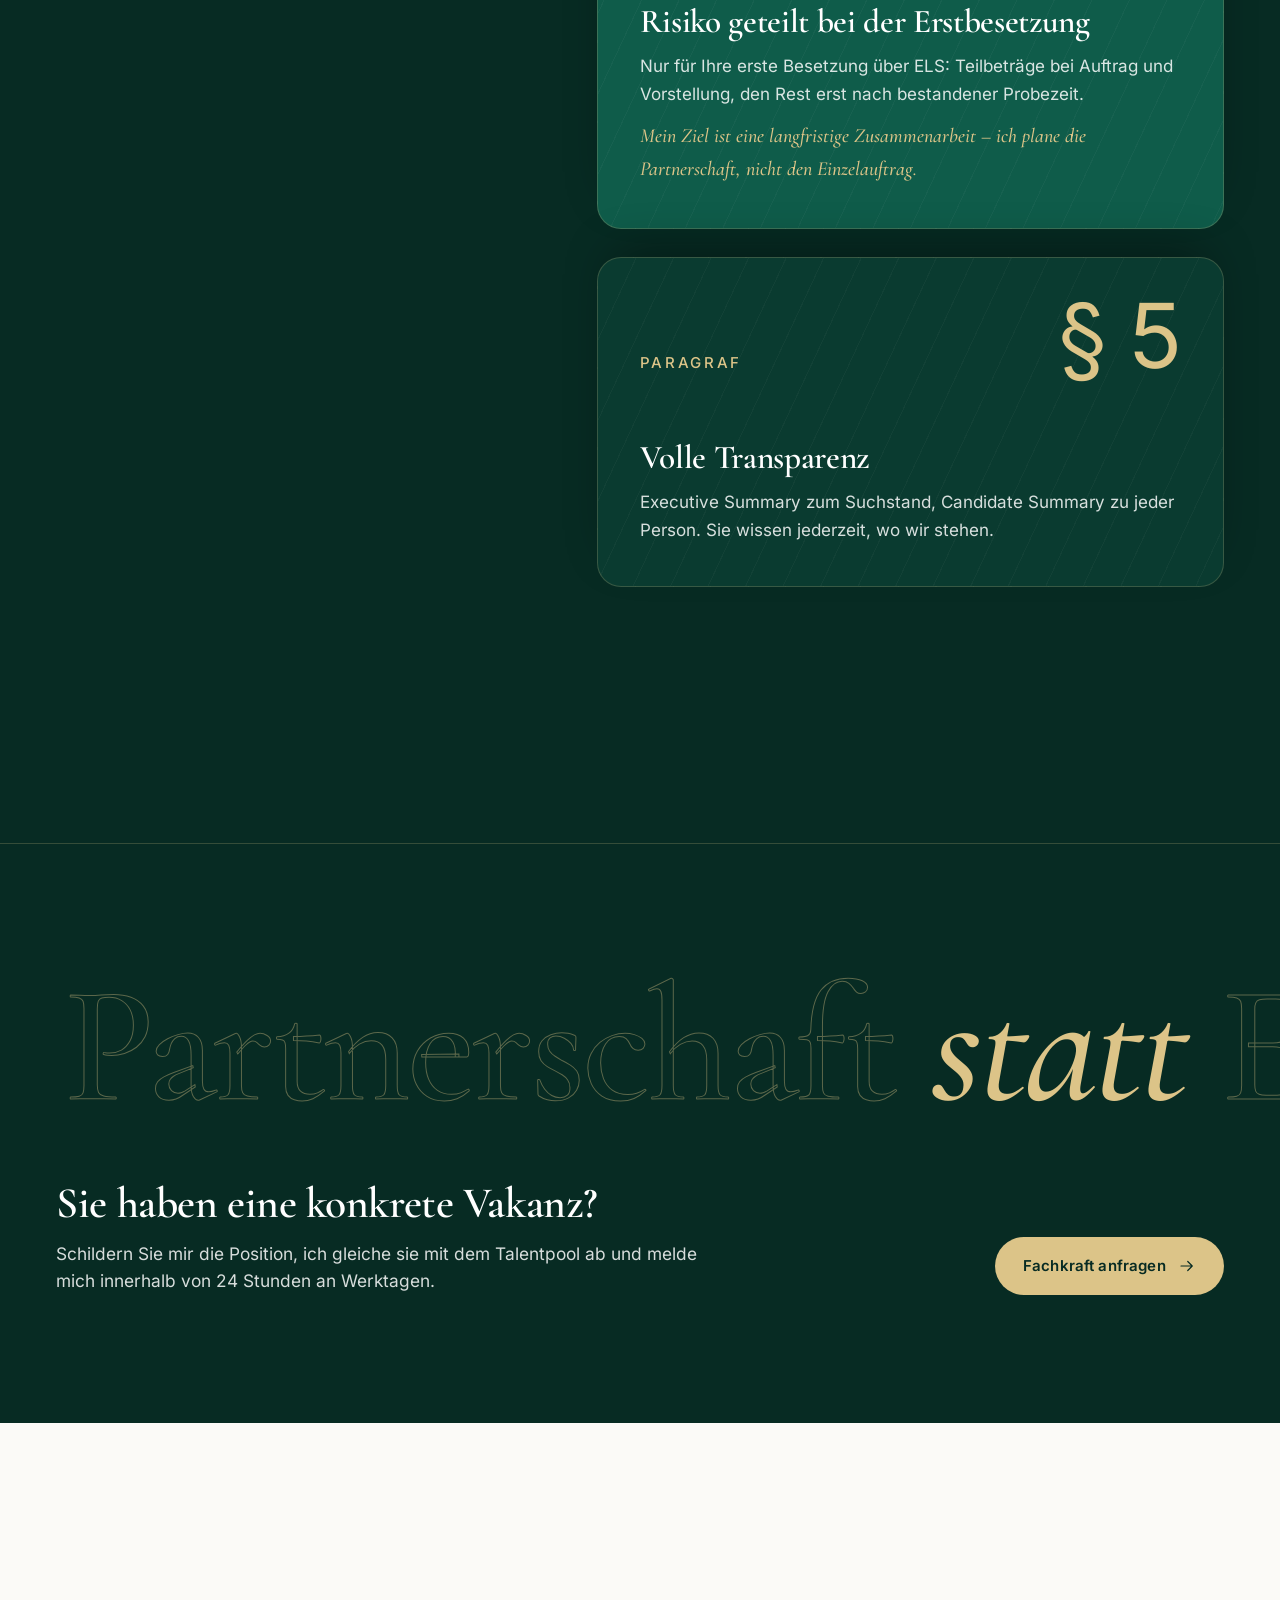
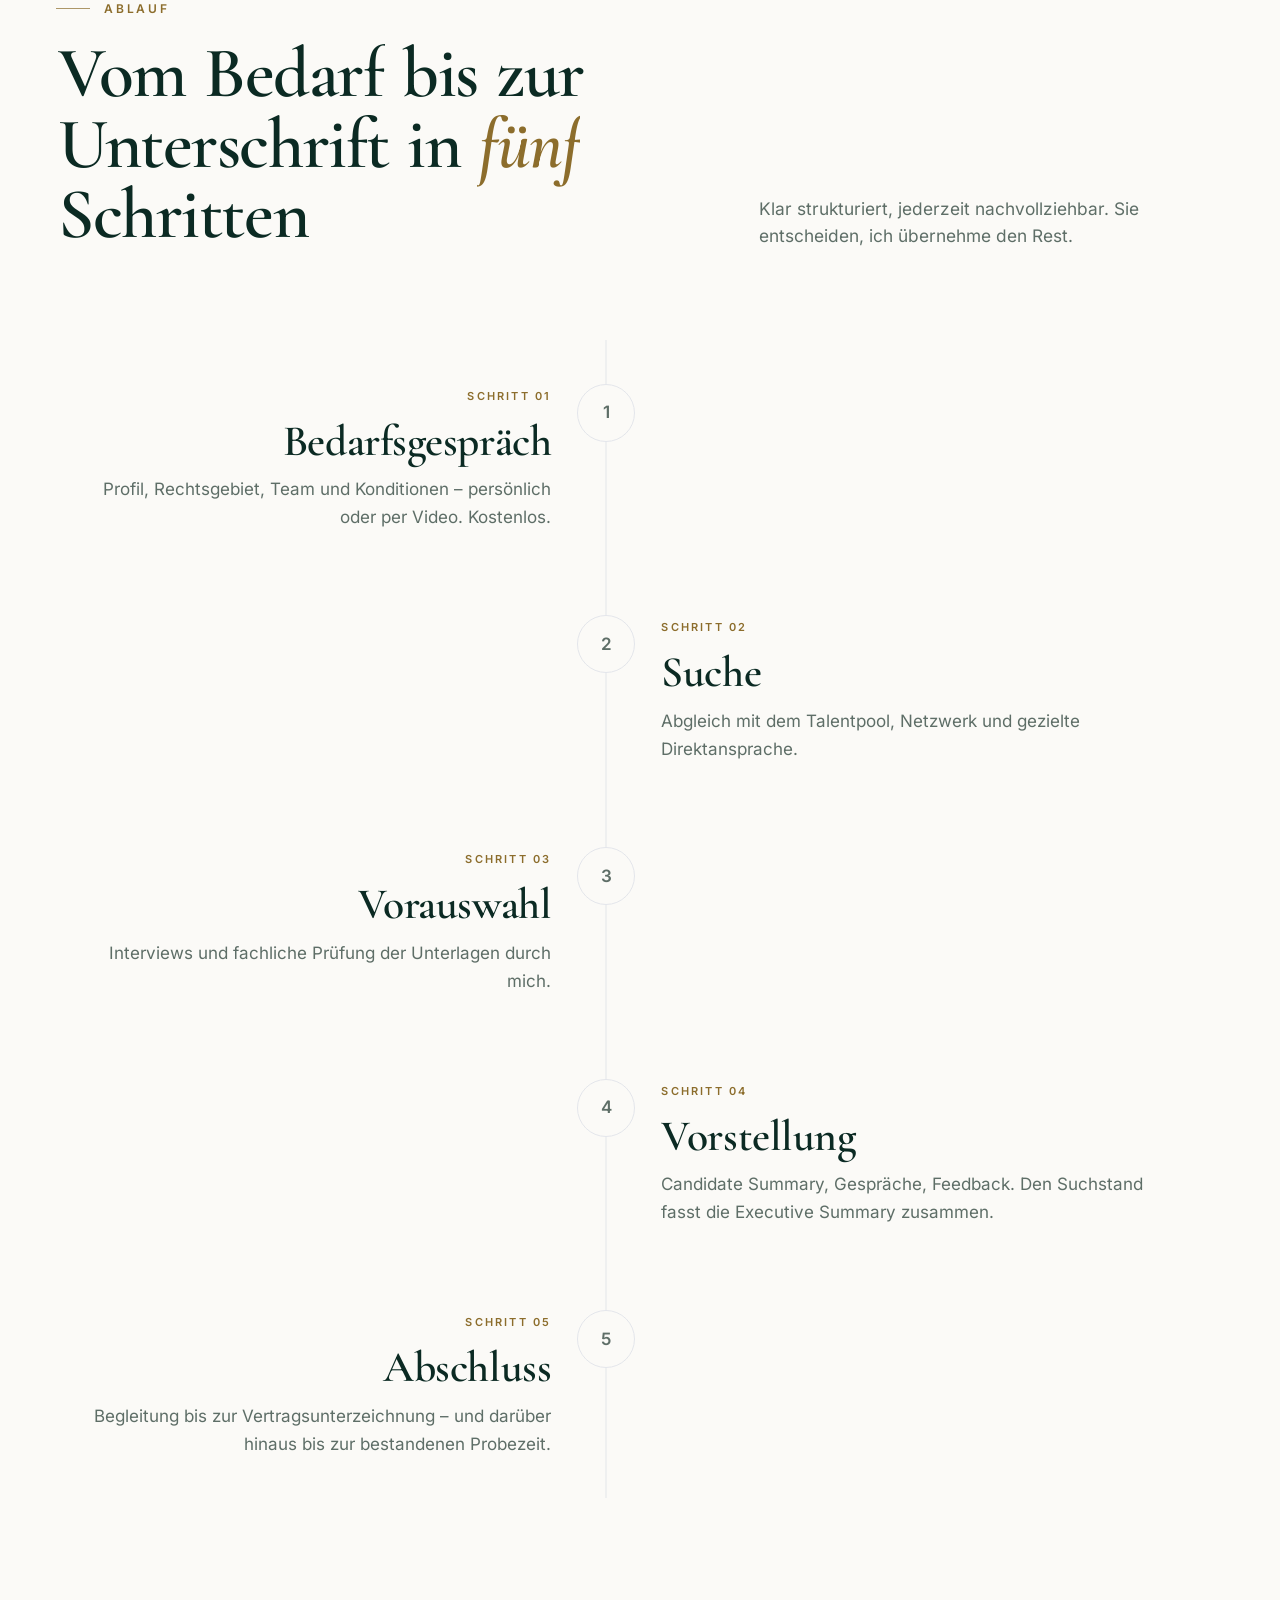
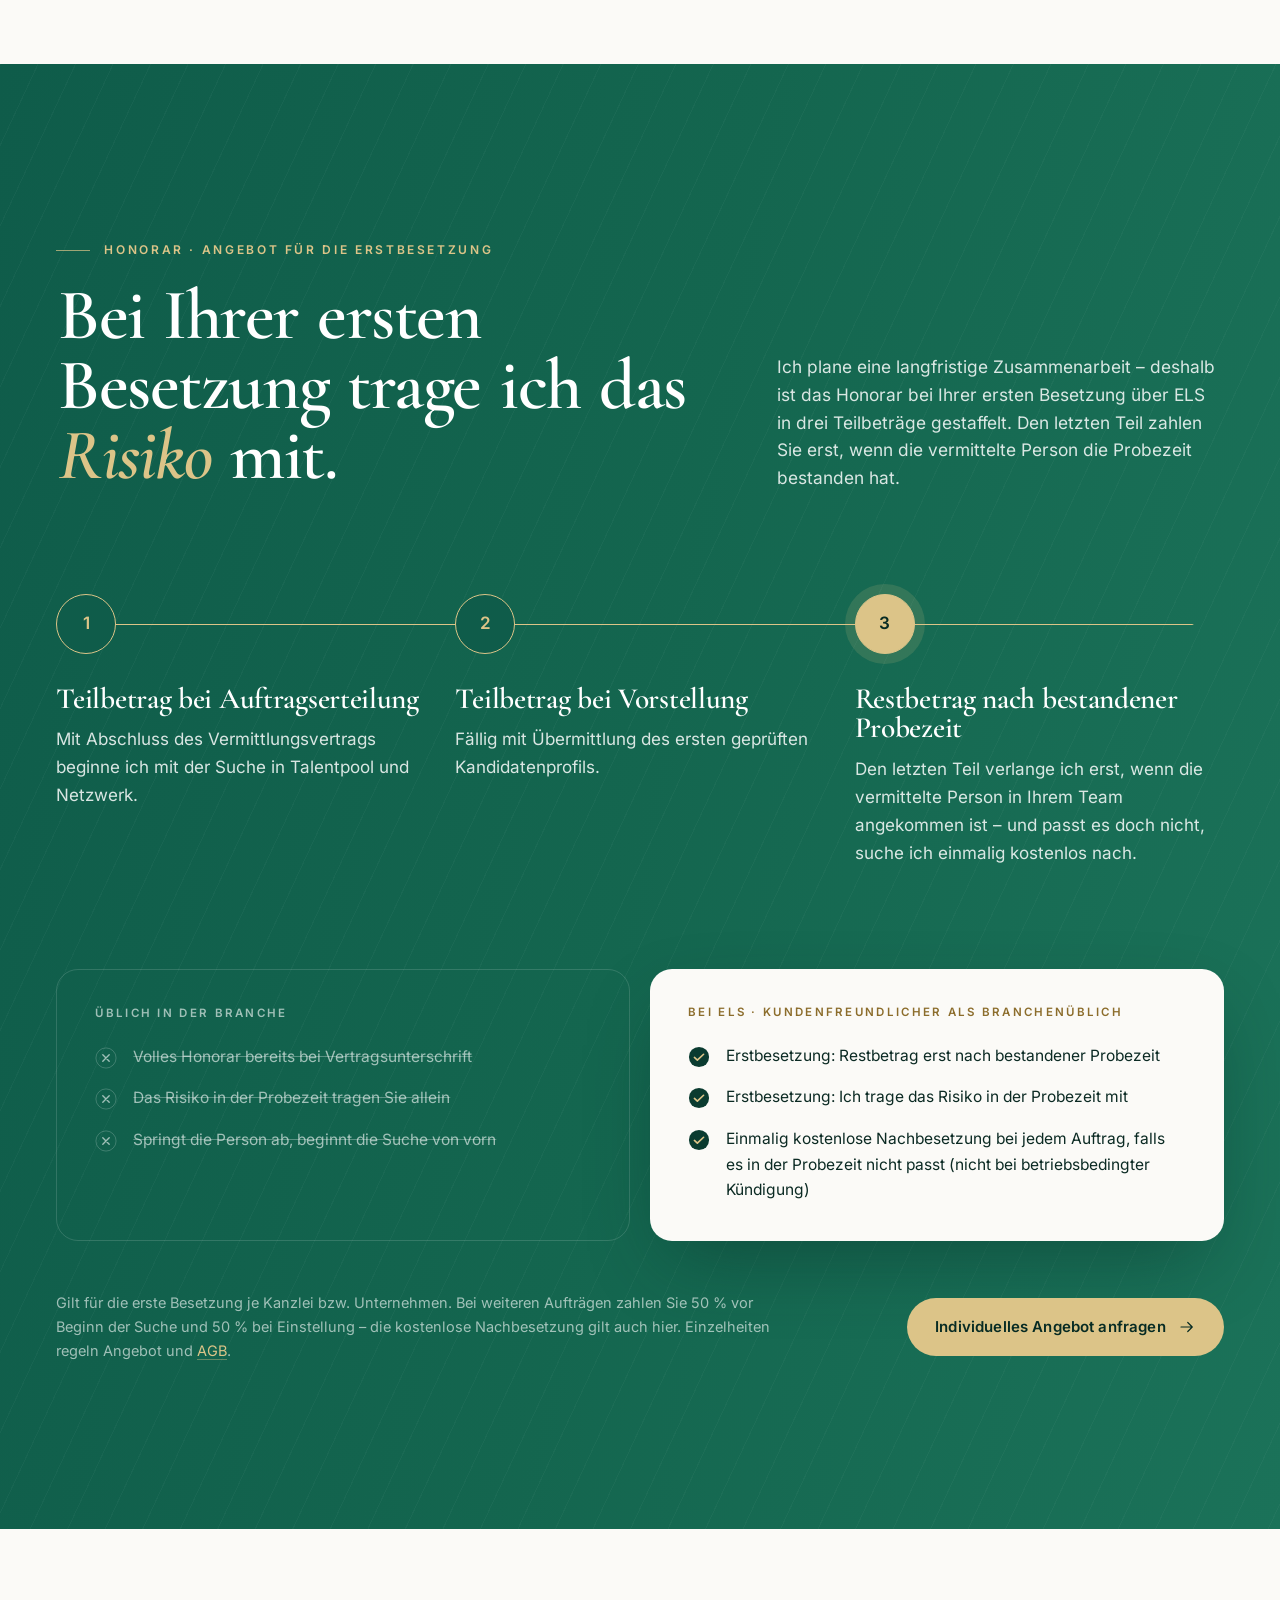
==== commit 7c746d21: "Webdesign-Vermerk mit WhatsApp-Link, Datenschutz-Absatz, gendergerechte Formulierungen - Footer der " ====
--- a/index.html
+++ b/index.html
@@ -99,13 +99,13 @@
    "knowsAbout": [
     "Personalvermittlung",
     "Legal Recruiting",
-    "Headhunting für Juristen",
+    "Headhunting für Jurist:innen",
     "Direktansprache",
     "Rechtsanwaltsfachangestellte",
     "Volljurist:innen",
     "Syndikusrechtsanwält:innen",
     "Diplomjurist:innen",
-    "Juristische Freelancer"
+    "Juristische Freelancer:innen"
    ],
    "contactPoint": {
     "@type": "ContactPoint",
@@ -436,12 +436,12 @@
       <span class="tag">Für schwer besetzbare Positionen</span>
       <h3>Direktansprache &amp; Active Sourcing</h3>
       <p>Ich spreche Fachkräfte diskret an und mache die besten Kandidat:innen über verschiedene Netzwerke ausfindig. So erreichen Sie auch, wer gerade nicht sucht.</p>
-      <ul class="ticks"><li>Gezielte Ansprache statt Streuanzeige</li><li>Diskret gegenüber dem aktuellen Arbeitgeber</li><li>Executive Summary zum Stand der Suche</li></ul>
+      <ul class="ticks"><li>Gezielte Ansprache statt Streuanzeige</li><li>Diskret gegenüber der aktuellen Arbeitsstelle</li><li>Executive Summary zum Stand der Suche</li></ul>
     </article>
     <article class="hs-panel">
       <span class="num" aria-hidden="true">03</span>
       <span class="tag">Für Projekte &amp; Spitzenzeiten</span>
-      <h3>Freelancer &amp; Projektjurist:innen</h3>
+      <h3>Freelancer:innen &amp; Projektjurist:innen</h3>
       <p>Für Vertretungen, Projekte oder spezielle Rechtsgebiete vermittle ich juristische Freelancer:innen in die freie Mitarbeit – auch auf Zeit oder beratend. <strong>Keine Arbeitnehmerüberlassung:</strong> Sie beauftragen die Person direkt.</p>
       <ul class="ticks"><li>Kurzfristig einsetzbar</li><li>Direkte Beauftragung durch Sie</li><li>Auch für Nischen-Rechtsgebiete</li></ul>
     </article>
@@ -766,7 +766,7 @@
   <div class="wrap cand-grid">
     <div><p class="eyebrow">Für Bewerber:innen</p><h2 class="h2 split" id="cand-title">Sie suchen selbst den nächsten Schritt <em>im Recht?</em></h2></div>
     <div class="rv">
-      <p>Profil ankreuzen, Lebenslauf direkt hier hochladen, passende Angebote erhalten – ganz ohne E-Mail-Programm. Für Sie kostenlos, vertraulich auch gegenüber Ihrem aktuellen Arbeitgeber – Ihre Unterlagen gehen nur mit Ihrer Zustimmung weiter.</p>
+      <p>Profil ankreuzen, Lebenslauf direkt hier hochladen, passende Angebote erhalten – ganz ohne E-Mail-Programm. Für Sie kostenlos, vertraulich auch gegenüber Ihrer aktuellen Arbeitsstelle – Ihre Unterlagen gehen nur mit Ihrer Zustimmung weiter.</p>
       <div class="acts">
         <a class="btn btn-em magnetic" href="https://www.elenorlegalsearch.com/bewerber.html#profil"><span class="bt">Profil anlegen &amp; Lebenslauf hochladen <svg class="arrow"><use href="#i-arrow"/></svg></span></a>
         <a class="btn btn-line-dk magnetic" href="https://www.elenorlegalsearch.com/vakanzen.html"><span class="bt">Offene Vakanzen ansehen</span></a>
@@ -808,6 +808,7 @@
       <span>© 2026 ELS – Elenor Legal Search · Inh. Nikola Elenor Poljaric · Marie-Curie-Allee 38 · 10315 Berlin</span>
       <a class="totop" href="#top">Nach oben <i><svg width="16" height="16"><use href="#i-up"/></svg></i></a>
     </div>
+    <p class="credit">Website hergestellt von Felipe Oliveira · Kontakt per WhatsApp: <a href="https://wa.me/4917621653542" target="_blank" rel="noopener noreferrer nofollow">+49 176 21653542</a></p>
   </div>
 </footer>
 
--- a/assets/v2/els-v2.css
+++ b/assets/v2/els-v2.css
@@ -597,3 +597,7 @@
   *,*::before,*::after{animation-duration:.001ms!important;animation-iteration-count:1!important;transition-duration:.001ms!important}
   .why-card{position:relative;top:0}
 }
+
+.ftr .credit{margin:18px 0 0;font-size:11px;letter-spacing:.02em;color:rgba(255,255,255,.38);text-align:center}
+.ftr .credit a{color:inherit;text-decoration:underline;text-decoration-color:rgba(255,255,255,.2);text-underline-offset:2px}
+.ftr .credit a:hover{color:var(--gold-lt)}
